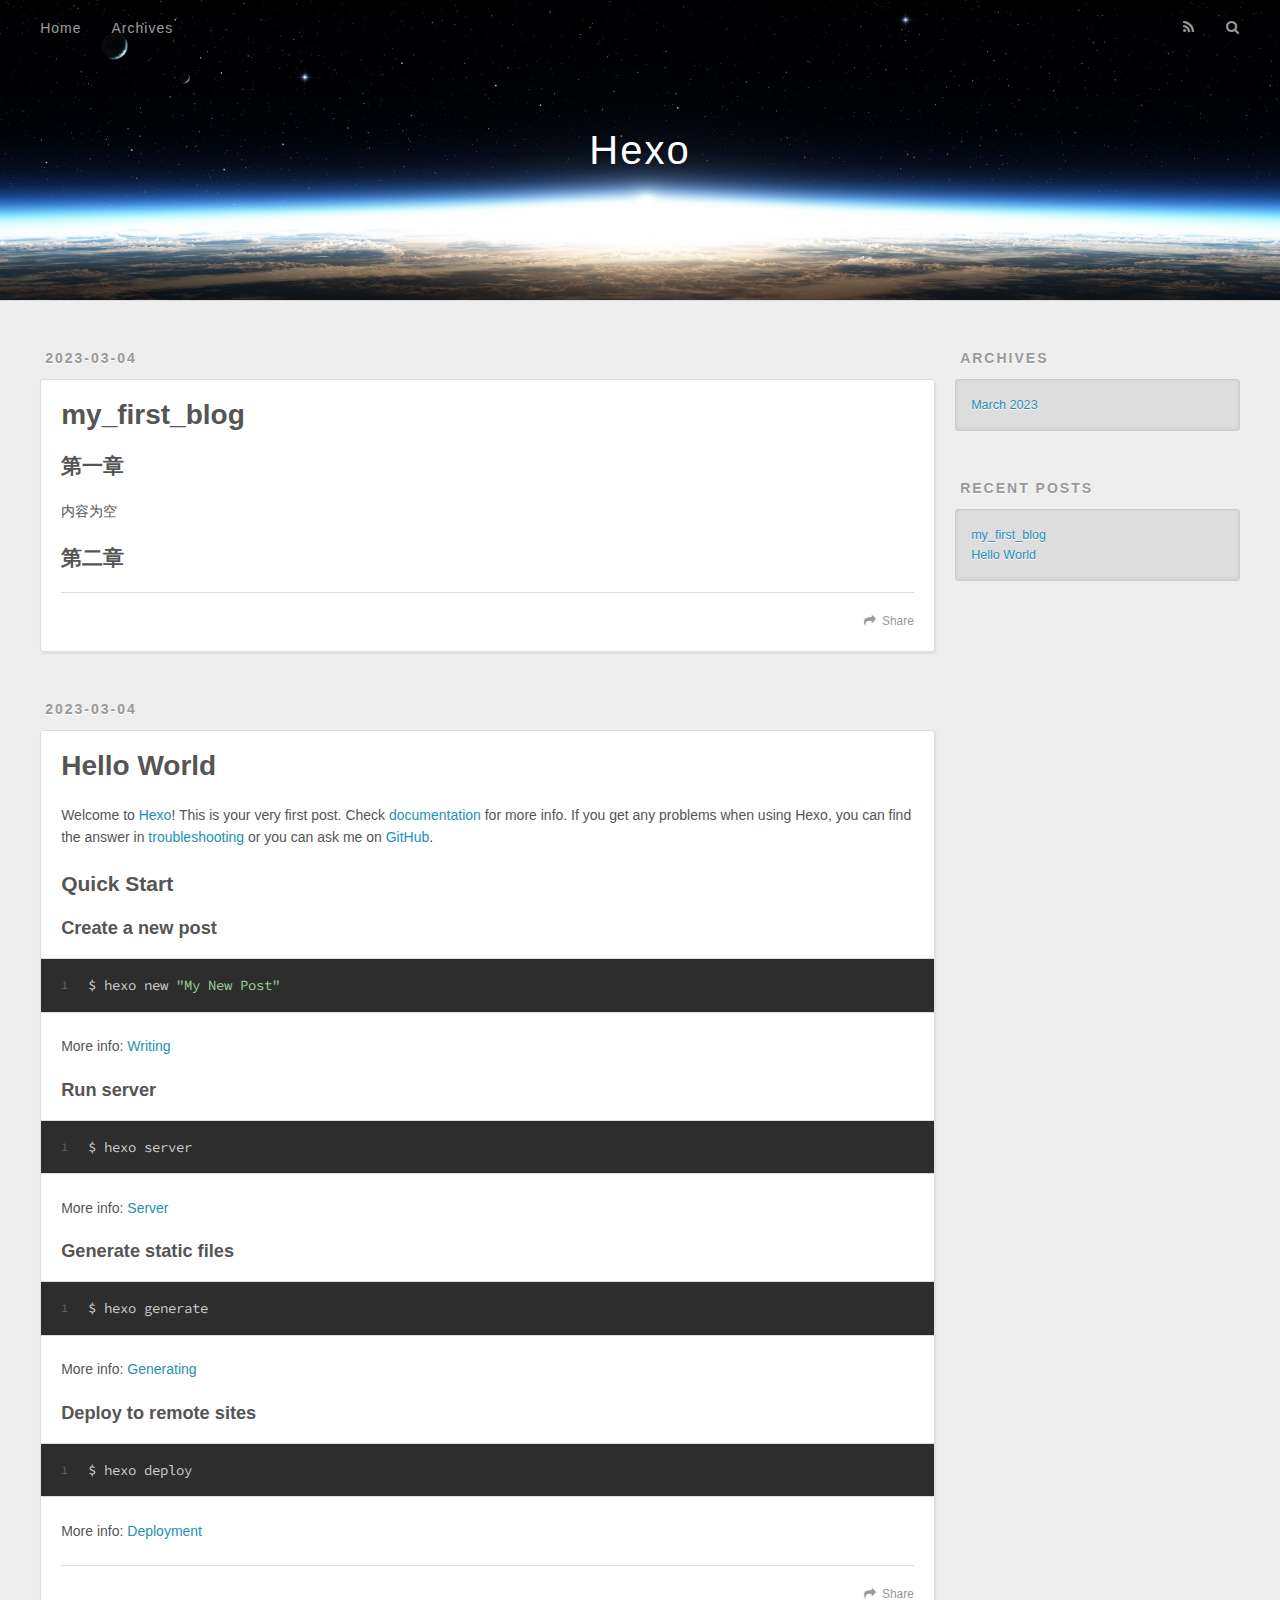
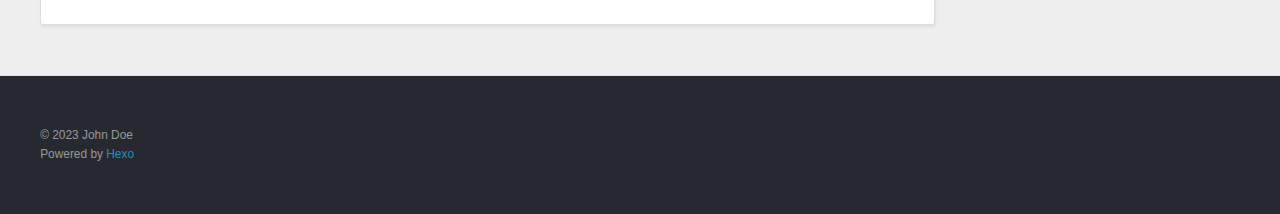
==== index.html @ d22d43ec "Site updated: 2023-03-04 16:39:15" ====
<!DOCTYPE html>
<html>
<head>
  <meta charset="utf-8">
  

  
  <title>Hexo</title>
  <meta name="viewport" content="width=device-width, initial-scale=1, maximum-scale=1">
  <meta property="og:type" content="website">
<meta property="og:title" content="Hexo">
<meta property="og:url" content="http://example.com/index.html">
<meta property="og:site_name" content="Hexo">
<meta property="og:locale" content="en_US">
<meta property="article:author" content="John Doe">
<meta name="twitter:card" content="summary">
  
    <link rel="alternate" href="/atom.xml" title="Hexo" type="application/atom+xml">
  
  
    <link rel="icon" href="/favicon.png">
  
  
    <link href="//fonts.googleapis.com/css?family=Source+Code+Pro" rel="stylesheet" type="text/css">
  
  
<link rel="stylesheet" href="/css/style.css">

<meta name="generator" content="Hexo 5.4.2"></head>

<body>
  <div id="container">
    <div id="wrap">
      <header id="header">
  <div id="banner"></div>
  <div id="header-outer" class="outer">
    <div id="header-title" class="inner">
      <h1 id="logo-wrap">
        <a href="/" id="logo">Hexo</a>
      </h1>
      
    </div>
    <div id="header-inner" class="inner">
      <nav id="main-nav">
        <a id="main-nav-toggle" class="nav-icon"></a>
        
          <a class="main-nav-link" href="/">Home</a>
        
          <a class="main-nav-link" href="/archives">Archives</a>
        
      </nav>
      <nav id="sub-nav">
        
          <a id="nav-rss-link" class="nav-icon" href="/atom.xml" title="RSS Feed"></a>
        
        <a id="nav-search-btn" class="nav-icon" title="Search"></a>
      </nav>
      <div id="search-form-wrap">
        <form action="//google.com/search" method="get" accept-charset="UTF-8" class="search-form"><input type="search" name="q" class="search-form-input" placeholder="Search"><button type="submit" class="search-form-submit">&#xF002;</button><input type="hidden" name="sitesearch" value="http://example.com"></form>
      </div>
    </div>
  </div>
</header>
      <div class="outer">
        <section id="main">
  
    <article id="post-my-first-blog" class="article article-type-post" itemscope itemprop="blogPost">
  <div class="article-meta">
    <a href="/2023/03/04/my-first-blog/" class="article-date">
  <time datetime="2023-03-04T08:22:44.000Z" itemprop="datePublished">2023-03-04</time>
</a>
    
  </div>
  <div class="article-inner">
    
    
      <header class="article-header">
        
  
    <h1 itemprop="name">
      <a class="article-title" href="/2023/03/04/my-first-blog/">my_first_blog</a>
    </h1>
  

      </header>
    
    <div class="article-entry" itemprop="articleBody">
      
        <h2 id="第一章"><a href="#第一章" class="headerlink" title="第一章"></a>第一章</h2><p>内容为空</p>
<h2 id="第二章"><a href="#第二章" class="headerlink" title="第二章"></a>第二章</h2>
      
    </div>
    <footer class="article-footer">
      <a data-url="http://example.com/2023/03/04/my-first-blog/" data-id="cletpdgll0000y4v1b2lmeudu" class="article-share-link">Share</a>
      
      
    </footer>
  </div>
  
</article>


  
    <article id="post-hello-world" class="article article-type-post" itemscope itemprop="blogPost">
  <div class="article-meta">
    <a href="/2023/03/04/hello-world/" class="article-date">
  <time datetime="2023-03-04T08:18:01.028Z" itemprop="datePublished">2023-03-04</time>
</a>
    
  </div>
  <div class="article-inner">
    
    
      <header class="article-header">
        
  
    <h1 itemprop="name">
      <a class="article-title" href="/2023/03/04/hello-world/">Hello World</a>
    </h1>
  

      </header>
    
    <div class="article-entry" itemprop="articleBody">
      
        <p>Welcome to <a target="_blank" rel="noopener" href="https://hexo.io/">Hexo</a>! This is your very first post. Check <a target="_blank" rel="noopener" href="https://hexo.io/docs/">documentation</a> for more info. If you get any problems when using Hexo, you can find the answer in <a target="_blank" rel="noopener" href="https://hexo.io/docs/troubleshooting.html">troubleshooting</a> or you can ask me on <a target="_blank" rel="noopener" href="https://github.com/hexojs/hexo/issues">GitHub</a>.</p>
<h2 id="Quick-Start"><a href="#Quick-Start" class="headerlink" title="Quick Start"></a>Quick Start</h2><h3 id="Create-a-new-post"><a href="#Create-a-new-post" class="headerlink" title="Create a new post"></a>Create a new post</h3><figure class="highlight bash"><table><tr><td class="gutter"><pre><span class="line">1</span><br></pre></td><td class="code"><pre><span class="line">$ hexo new <span class="string">&quot;My New Post&quot;</span></span><br></pre></td></tr></table></figure>

<p>More info: <a target="_blank" rel="noopener" href="https://hexo.io/docs/writing.html">Writing</a></p>
<h3 id="Run-server"><a href="#Run-server" class="headerlink" title="Run server"></a>Run server</h3><figure class="highlight bash"><table><tr><td class="gutter"><pre><span class="line">1</span><br></pre></td><td class="code"><pre><span class="line">$ hexo server</span><br></pre></td></tr></table></figure>

<p>More info: <a target="_blank" rel="noopener" href="https://hexo.io/docs/server.html">Server</a></p>
<h3 id="Generate-static-files"><a href="#Generate-static-files" class="headerlink" title="Generate static files"></a>Generate static files</h3><figure class="highlight bash"><table><tr><td class="gutter"><pre><span class="line">1</span><br></pre></td><td class="code"><pre><span class="line">$ hexo generate</span><br></pre></td></tr></table></figure>

<p>More info: <a target="_blank" rel="noopener" href="https://hexo.io/docs/generating.html">Generating</a></p>
<h3 id="Deploy-to-remote-sites"><a href="#Deploy-to-remote-sites" class="headerlink" title="Deploy to remote sites"></a>Deploy to remote sites</h3><figure class="highlight bash"><table><tr><td class="gutter"><pre><span class="line">1</span><br></pre></td><td class="code"><pre><span class="line">$ hexo deploy</span><br></pre></td></tr></table></figure>

<p>More info: <a target="_blank" rel="noopener" href="https://hexo.io/docs/one-command-deployment.html">Deployment</a></p>

      
    </div>
    <footer class="article-footer">
      <a data-url="http://example.com/2023/03/04/hello-world/" data-id="cletpdglo0001y4v12fedahtk" class="article-share-link">Share</a>
      
      
    </footer>
  </div>
  
</article>


  


</section>
        
          <aside id="sidebar">
  
    

  
    

  
    
  
    
  <div class="widget-wrap">
    <h3 class="widget-title">Archives</h3>
    <div class="widget">
      <ul class="archive-list"><li class="archive-list-item"><a class="archive-list-link" href="/archives/2023/03/">March 2023</a></li></ul>
    </div>
  </div>


  
    
  <div class="widget-wrap">
    <h3 class="widget-title">Recent Posts</h3>
    <div class="widget">
      <ul>
        
          <li>
            <a href="/2023/03/04/my-first-blog/">my_first_blog</a>
          </li>
        
          <li>
            <a href="/2023/03/04/hello-world/">Hello World</a>
          </li>
        
      </ul>
    </div>
  </div>

  
</aside>
        
      </div>
      <footer id="footer">
  
  <div class="outer">
    <div id="footer-info" class="inner">
      &copy; 2023 John Doe<br>
      Powered by <a href="http://hexo.io/" target="_blank">Hexo</a>
    </div>
  </div>
</footer>
    </div>
    <nav id="mobile-nav">
  
    <a href="/" class="mobile-nav-link">Home</a>
  
    <a href="/archives" class="mobile-nav-link">Archives</a>
  
</nav>
    

<script src="//ajax.googleapis.com/ajax/libs/jquery/2.0.3/jquery.min.js"></script>


  
<link rel="stylesheet" href="/fancybox/jquery.fancybox.css">

  
<script src="/fancybox/jquery.fancybox.pack.js"></script>




<script src="/js/script.js"></script>




  </div>
</body>
</html>
---- css/style.css ----
body {
  width: 100%;
}
body:before,
body:after {
  content: "";
  display: table;
}
body:after {
  clear: both;
}
html,
body,
div,
span,
applet,
object,
iframe,
h1,
h2,
h3,
h4,
h5,
h6,
p,
blockquote,
pre,
a,
abbr,
acronym,
address,
big,
cite,
code,
del,
dfn,
em,
img,
ins,
kbd,
q,
s,
samp,
small,
strike,
strong,
sub,
sup,
tt,
var,
dl,
dt,
dd,
ol,
ul,
li,
fieldset,
form,
label,
legend,
table,
caption,
tbody,
tfoot,
thead,
tr,
th,
td {
  margin: 0;
  padding: 0;
  border: 0;
  outline: 0;
  font-weight: inherit;
  font-style: inherit;
  font-family: inherit;
  font-size: 100%;
  vertical-align: baseline;
}
body {
  line-height: 1;
  color: #000;
  background: #fff;
}
ol,
ul {
  list-style: none;
}
table {
  border-collapse: separate;
  border-spacing: 0;
  vertical-align: middle;
}
caption,
th,
td {
  text-align: left;
  font-weight: normal;
  vertical-align: middle;
}
a img {
  border: none;
}
input,
button {
  margin: 0;
  padding: 0;
}
input::-moz-focus-inner,
button::-moz-focus-inner {
  border: 0;
  padding: 0;
}
@font-face {
  font-family: FontAwesome;
  font-style: normal;
  font-weight: normal;
  src: url("fonts/fontawesome-webfont.eot?v=#4.0.3");
  src: url("fonts/fontawesome-webfont.eot?#iefix&v=#4.0.3") format("embedded-opentype"), url("fonts/fontawesome-webfont.woff?v=#4.0.3") format("woff"), url("fonts/fontawesome-webfont.ttf?v=#4.0.3") format("truetype"), url("fonts/fontawesome-webfont.svg#fontawesomeregular?v=#4.0.3") format("svg");
}
html,
body,
#container {
  height: 100%;
}
body {
  background: #eee;
  font: 14px -apple-system, BlinkMacSystemFont, "Segoe UI", "Roboto", "Oxygen", "Ubuntu", "Cantarell", "Fira Sans", "Droid Sans", "Helvetica Neue", sans-serif;
  -webkit-text-size-adjust: 100%;
}
.outer {
  max-width: 1220px;
  margin: 0 auto;
  padding: 0 20px;
}
.outer:before,
.outer:after {
  content: "";
  display: table;
}
.outer:after {
  clear: both;
}
.inner {
  display: inline;
  float: left;
  width: 98.33333333333333%;
  margin: 0 0.833333333333333%;
}
.left,
.alignleft {
  float: left;
}
.right,
.alignright {
  float: right;
}
.clear {
  clear: both;
}
#container {
  position: relative;
}
.mobile-nav-on {
  overflow: hidden;
}
#wrap {
  height: 100%;
  width: 100%;
  position: absolute;
  top: 0;
  left: 0;
  -webkit-transition: 0.2s ease-out;
  -moz-transition: 0.2s ease-out;
  -ms-transition: 0.2s ease-out;
  transition: 0.2s ease-out;
  z-index: 1;
  background: #eee;
}
.mobile-nav-on #wrap {
  left: 280px;
}
@media screen and (min-width: 768px) {
  #main {
    display: inline;
    float: left;
    width: 73.33333333333333%;
    margin: 0 0.833333333333333%;
  }
}
.article-date,
.article-category-link,
.archive-year,
.widget-title {
  text-decoration: none;
  text-transform: uppercase;
  letter-spacing: 2px;
  color: #999;
  margin-bottom: 1em;
  margin-left: 5px;
  line-height: 1em;
  text-shadow: 0 1px #fff;
  font-weight: bold;
}
.article-inner,
.archive-article-inner {
  background: #fff;
  -webkit-box-shadow: 1px 2px 3px #ddd;
  box-shadow: 1px 2px 3px #ddd;
  border: 1px solid #ddd;
  border-radius: 3px;
}
.article-entry h1,
.widget h1 {
  font-size: 2em;
}
.article-entry h2,
.widget h2 {
  font-size: 1.5em;
}
.article-entry h3,
.widget h3 {
  font-size: 1.3em;
}
.article-entry h4,
.widget h4 {
  font-size: 1.2em;
}
.article-entry h5,
.widget h5 {
  font-size: 1em;
}
.article-entry h6,
.widget h6 {
  font-size: 1em;
  color: #999;
}
.article-entry hr,
.widget hr {
  border: 1px dashed #ddd;
}
.article-entry strong,
.widget strong {
  font-weight: bold;
}
.article-entry em,
.widget em,
.article-entry cite,
.widget cite {
  font-style: italic;
}
.article-entry sup,
.widget sup,
.article-entry sub,
.widget sub {
  font-size: 0.75em;
  line-height: 0;
  position: relative;
  vertical-align: baseline;
}
.article-entry sup,
.widget sup {
  top: -0.5em;
}
.article-entry sub,
.widget sub {
  bottom: -0.2em;
}
.article-entry small,
.widget small {
  font-size: 0.85em;
}
.article-entry acronym,
.widget acronym,
.article-entry abbr,
.widget abbr {
  border-bottom: 1px dotted;
}
.article-entry ul,
.widget ul,
.article-entry ol,
.widget ol,
.article-entry dl,
.widget dl {
  margin: 0 20px;
  line-height: 1.6em;
}
.article-entry ul ul,
.widget ul ul,
.article-entry ol ul,
.widget ol ul,
.article-entry ul ol,
.widget ul ol,
.article-entry ol ol,
.widget ol ol {
  margin-top: 0;
  margin-bottom: 0;
}
.article-entry ul,
.widget ul {
  list-style: disc;
}
.article-entry ol,
.widget ol {
  list-style: decimal;
}
.article-entry dt,
.widget dt {
  font-weight: bold;
}
#header {
  height: 300px;
  position: relative;
  border-bottom: 1px solid #ddd;
}
#header:before,
#header:after {
  content: "";
  position: absolute;
  left: 0;
  right: 0;
  height: 40px;
}
#header:before {
  top: 0;
  background: -webkit-linear-gradient(rgba(0,0,0,0.2), transparent);
  background: -moz-linear-gradient(rgba(0,0,0,0.2), transparent);
  background: -ms-linear-gradient(rgba(0,0,0,0.2), transparent);
  background: linear-gradient(rgba(0,0,0,0.2), transparent);
}
#header:after {
  bottom: 0;
  background: -webkit-linear-gradient(transparent, rgba(0,0,0,0.2));
  background: -moz-linear-gradient(transparent, rgba(0,0,0,0.2));
  background: -ms-linear-gradient(transparent, rgba(0,0,0,0.2));
  background: linear-gradient(transparent, rgba(0,0,0,0.2));
}
#header-outer {
  height: 100%;
  position: relative;
}
#header-inner {
  position: relative;
  overflow: hidden;
}
#banner {
  position: absolute;
  top: 0;
  left: 0;
  width: 100%;
  height: 100%;
  background: url("images/banner.jpg") center #000;
  background-size: cover;
  z-index: -1;
}
#header-title {
  text-align: center;
  height: 40px;
  position: absolute;
  top: 50%;
  left: 0;
  margin-top: -20px;
}
#logo,
#subtitle {
  text-decoration: none;
  color: #fff;
  font-weight: 300;
  text-shadow: 0 1px 4px rgba(0,0,0,0.3);
}
#logo {
  font-size: 40px;
  line-height: 40px;
  letter-spacing: 2px;
}
#subtitle {
  font-size: 16px;
  line-height: 16px;
  letter-spacing: 1px;
}
#subtitle-wrap {
  margin-top: 16px;
}
#main-nav {
  float: left;
  margin-left: -15px;
}
.nav-icon,
.main-nav-link {
  float: left;
  color: #fff;
  opacity: 0.6;
  text-decoration: none;
  text-shadow: 0 1px rgba(0,0,0,0.2);
  -webkit-transition: opacity 0.2s;
  -moz-transition: opacity 0.2s;
  -ms-transition: opacity 0.2s;
  transition: opacity 0.2s;
  display: block;
  padding: 20px 15px;
}
.nav-icon:hover,
.main-nav-link:hover {
  opacity: 1;
}
.nav-icon {
  font-family: FontAwesome;
  text-align: center;
  font-size: 14px;
  width: 14px;
  height: 14px;
  padding: 20px 15px;
  position: relative;
  cursor: pointer;
}
.main-nav-link {
  font-weight: 300;
  letter-spacing: 1px;
}
@media screen and (max-width: 479px) {
  .main-nav-link {
    display: none;
  }
}
#main-nav-toggle {
  display: none;
}
#main-nav-toggle:before {
  content: "\f0c9";
}
@media screen and (max-width: 479px) {
  #main-nav-toggle {
    display: block;
  }
}
#sub-nav {
  float: right;
  margin-right: -15px;
}
#nav-rss-link:before {
  content: "\f09e";
}
#nav-search-btn:before {
  content: "\f002";
}
#search-form-wrap {
  position: absolute;
  top: 15px;
  width: 150px;
  height: 30px;
  right: -150px;
  opacity: 0;
  -webkit-transition: 0.2s ease-out;
  -moz-transition: 0.2s ease-out;
  -ms-transition: 0.2s ease-out;
  transition: 0.2s ease-out;
}
#search-form-wrap.on {
  opacity: 1;
  right: 0;
}
@media screen and (max-width: 479px) {
  #search-form-wrap {
    width: 100%;
    right: -100%;
  }
}
.search-form {
  position: absolute;
  top: 0;
  left: 0;
  right: 0;
  background: #fff;
  padding: 5px 15px;
  border-radius: 15px;
  -webkit-box-shadow: 0 0 10px rgba(0,0,0,0.3);
  box-shadow: 0 0 10px rgba(0,0,0,0.3);
}
.search-form-input {
  border: none;
  background: none;
  color: #555;
  width: 100%;
  font: 13px -apple-system, BlinkMacSystemFont, "Segoe UI", "Roboto", "Oxygen", "Ubuntu", "Cantarell", "Fira Sans", "Droid Sans", "Helvetica Neue", sans-serif;
  outline: none;
}
.search-form-input::-webkit-search-results-decoration,
.search-form-input::-webkit-search-cancel-button {
  -webkit-appearance: none;
}
.search-form-submit {
  position: absolute;
  top: 50%;
  right: 10px;
  margin-top: -7px;
  font: 13px FontAwesome;
  border: none;
  background: none;
  color: #bbb;
  cursor: pointer;
}
.search-form-submit:hover,
.search-form-submit:focus {
  color: #777;
}
.article {
  margin: 50px 0;
}
.article-inner {
  overflow: hidden;
}
.article-meta:before,
.article-meta:after {
  content: "";
  display: table;
}
.article-meta:after {
  clear: both;
}
.article-date {
  float: left;
}
.article-category {
  float: left;
  line-height: 1em;
  color: #ccc;
  text-shadow: 0 1px #fff;
  margin-left: 8px;
}
.article-category:before {
  content: "\2022";
}
.article-category-link {
  margin: 0 12px 1em;
}
.article-header {
  padding: 20px 20px 0;
}
.article-title {
  text-decoration: none;
  font-size: 2em;
  font-weight: bold;
  color: #555;
  line-height: 1.1em;
  -webkit-transition: color 0.2s;
  -moz-transition: color 0.2s;
  -ms-transition: color 0.2s;
  transition: color 0.2s;
}
a.article-title:hover {
  color: #258fb8;
}
.article-entry {
  color: #555;
  padding: 0 20px;
}
.article-entry:before,
.article-entry:after {
  content: "";
  display: table;
}
.article-entry:after {
  clear: both;
}
.article-entry p,
.article-entry table {
  line-height: 1.6em;
  margin: 1.6em 0;
}
.article-entry h1,
.article-entry h2,
.article-entry h3,
.article-entry h4,
.article-entry h5,
.article-entry h6 {
  font-weight: bold;
}
.article-entry h1,
.article-entry h2,
.article-entry h3,
.article-entry h4,
.article-entry h5,
.article-entry h6 {
  line-height: 1.1em;
  margin: 1.1em 0;
}
.article-entry a {
  color: #258fb8;
  text-decoration: none;
}
.article-entry a:hover {
  text-decoration: underline;
}
.article-entry ul,
.article-entry ol,
.article-entry dl {
  margin-top: 1.6em;
  margin-bottom: 1.6em;
}
.article-entry img,
.article-entry video {
  max-width: 100%;
  height: auto;
  display: block;
  margin: auto;
}
.article-entry iframe {
  border: none;
}
.article-entry table {
  width: 100%;
  border-collapse: collapse;
  border-spacing: 0;
}
.article-entry th {
  font-weight: bold;
  border-bottom: 3px solid #ddd;
  padding-bottom: 0.5em;
}
.article-entry td {
  border-bottom: 1px solid #ddd;
  padding: 10px 0;
}
.article-entry blockquote {
  font-family: Georgia, "Times New Roman", serif;
  font-size: 1.4em;
  margin: 1.6em 20px;
  text-align: center;
}
.article-entry blockquote footer {
  font-size: 14px;
  margin: 1.6em 0;
  font-family: -apple-system, BlinkMacSystemFont, "Segoe UI", "Roboto", "Oxygen", "Ubuntu", "Cantarell", "Fira Sans", "Droid Sans", "Helvetica Neue", sans-serif;
}
.article-entry blockquote footer cite:before {
  content: "—";
  padding: 0 0.5em;
}
.article-entry .pullquote {
  text-align: left;
  width: 45%;
  margin: 0;
}
.article-entry .pullquote.left {
  margin-left: 0.5em;
  margin-right: 1em;
}
.article-entry .pullquote.right {
  margin-right: 0.5em;
  margin-left: 1em;
}
.article-entry .caption {
  color: #999;
  display: block;
  font-size: 0.9em;
  margin-top: 0.5em;
  position: relative;
  text-align: center;
}
.article-entry .video-container {
  position: relative;
  padding-top: 56.25%;
  height: 0;
  overflow: hidden;
}
.article-entry .video-container iframe,
.article-entry .video-container object,
.article-entry .video-container embed {
  position: absolute;
  top: 0;
  left: 0;
  width: 100%;
  height: 100%;
  margin-top: 0;
}
.article-more-link a {
  display: inline-block;
  line-height: 1em;
  padding: 6px 15px;
  border-radius: 15px;
  background: #eee;
  color: #999;
  text-shadow: 0 1px #fff;
  text-decoration: none;
}
.article-more-link a:hover {
  background: #258fb8;
  color: #fff;
  text-decoration: none;
  text-shadow: 0 1px #1e7293;
}
.article-footer {
  font-size: 0.85em;
  line-height: 1.6em;
  border-top: 1px solid #ddd;
  padding-top: 1.6em;
  margin: 0 20px 20px;
}
.article-footer:before,
.article-footer:after {
  content: "";
  display: table;
}
.article-footer:after {
  clear: both;
}
.article-footer a {
  color: #999;
  text-decoration: none;
}
.article-footer a:hover {
  color: #555;
}
.article-tag-list-item {
  float: left;
  margin-right: 10px;
}
.article-tag-list-link:before {
  content: "#";
}
.article-comment-link {
  float: right;
}
.article-comment-link:before {
  content: "\f075";
  font-family: FontAwesome;
  padding-right: 8px;
}
.article-share-link {
  cursor: pointer;
  float: right;
  margin-left: 20px;
}
.article-share-link:before {
  content: "\f064";
  font-family: FontAwesome;
  padding-right: 6px;
}
#article-nav {
  position: relative;
}
#article-nav:before,
#article-nav:after {
  content: "";
  display: table;
}
#article-nav:after {
  clear: both;
}
@media screen and (min-width: 768px) {
  #article-nav {
    margin: 50px 0;
  }
  #article-nav:before {
    width: 8px;
    height: 8px;
    position: absolute;
    top: 50%;
    left: 50%;
    margin-top: -4px;
    margin-left: -4px;
    content: "";
    border-radius: 50%;
    background: #ddd;
    -webkit-box-shadow: 0 1px 2px #fff;
    box-shadow: 0 1px 2px #fff;
  }
}
.article-nav-link-wrap {
  text-decoration: none;
  text-shadow: 0 1px #fff;
  color: #999;
  -webkit-box-sizing: border-box;
  -moz-box-sizing: border-box;
  box-sizing: border-box;
  margin-top: 50px;
  text-align: center;
  display: block;
}
.article-nav-link-wrap:hover {
  color: #555;
}
@media screen and (min-width: 768px) {
  .article-nav-link-wrap {
    width: 50%;
    margin-top: 0;
  }
}
@media screen and (min-width: 768px) {
  #article-nav-newer {
    float: left;
    text-align: right;
    padding-right: 20px;
  }
}
@media screen and (min-width: 768px) {
  #article-nav-older {
    float: right;
    text-align: left;
    padding-left: 20px;
  }
}
.article-nav-caption {
  text-transform: uppercase;
  letter-spacing: 2px;
  color: #ddd;
  line-height: 1em;
  font-weight: bold;
}
#article-nav-newer .article-nav-caption {
  margin-right: -2px;
}
.article-nav-title {
  font-size: 0.85em;
  line-height: 1.6em;
  margin-top: 0.5em;
}
.article-share-box {
  position: absolute;
  display: none;
  background: #fff;
  -webkit-box-shadow: 1px 2px 10px rgba(0,0,0,0.2);
  box-shadow: 1px 2px 10px rgba(0,0,0,0.2);
  border-radius: 3px;
  margin-left: -145px;
  overflow: hidden;
  z-index: 1;
}
.article-share-box.on {
  display: block;
}
.article-share-input {
  width: 100%;
  background: none;
  -webkit-box-sizing: border-box;
  -moz-box-sizing: border-box;
  box-sizing: border-box;
  font: 14px -apple-system, BlinkMacSystemFont, "Segoe UI", "Roboto", "Oxygen", "Ubuntu", "Cantarell", "Fira Sans", "Droid Sans", "Helvetica Neue", sans-serif;
  padding: 0 15px;
  color: #555;
  outline: none;
  border: 1px solid #ddd;
  border-radius: 3px 3px 0 0;
  height: 36px;
  line-height: 36px;
}
.article-share-links {
  background: #eee;
}
.article-share-links:before,
.article-share-links:after {
  content: "";
  display: table;
}
.article-share-links:after {
  clear: both;
}
.article-share-twitter,
.article-share-facebook,
.article-share-pinterest,
.article-share-google {
  width: 50px;
  height: 36px;
  display: block;
  float: left;
  position: relative;
  color: #999;
  text-shadow: 0 1px #fff;
}
.article-share-twitter:before,
.article-share-facebook:before,
.article-share-pinterest:before,
.article-share-google:before {
  font-size: 20px;
  font-family: FontAwesome;
  width: 20px;
  height: 20px;
  position: absolute;
  top: 50%;
  left: 50%;
  margin-top: -10px;
  margin-left: -10px;
  text-align: center;
}
.article-share-twitter:hover,
.article-share-facebook:hover,
.article-share-pinterest:hover,
.article-share-google:hover {
  color: #fff;
}
.article-share-twitter:before {
  content: "\f099";
}
.article-share-twitter:hover {
  background: #00aced;
  text-shadow: 0 1px #008abe;
}
.article-share-facebook:before {
  content: "\f09a";
}
.article-share-facebook:hover {
  background: #3b5998;
  text-shadow: 0 1px #2f477a;
}
.article-share-pinterest:before {
  content: "\f0d2";
}
.article-share-pinterest:hover {
  background: #cb2027;
  text-shadow: 0 1px #a21a1f;
}
.article-share-google:before {
  content: "\f0d5";
}
.article-share-google:hover {
  background: #dd4b39;
  text-shadow: 0 1px #be3221;
}
.article-gallery {
  background: #000;
  position: relative;
}
.article-gallery-photos {
  position: relative;
  overflow: hidden;
}
.article-gallery-img {
  display: none;
  max-width: 100%;
}
.article-gallery-img:first-child {
  display: block;
}
.article-gallery-img.loaded {
  position: absolute;
  display: block;
}
.article-gallery-img img {
  display: block;
  max-width: 100%;
  margin: 0 auto;
}
#comments {
  background: #fff;
  -webkit-box-shadow: 1px 2px 3px #ddd;
  box-shadow: 1px 2px 3px #ddd;
  padding: 20px;
  border: 1px solid #ddd;
  border-radius: 3px;
  margin: 50px 0;
}
#comments a {
  color: #258fb8;
}
.archives-wrap {
  margin: 50px 0;
}
.archives:before,
.archives:after {
  content: "";
  display: table;
}
.archives:after {
  clear: both;
}
.archive-year-wrap {
  margin-bottom: 1em;
}
.archives {
  -webkit-column-gap: 10px;
  -moz-column-gap: 10px;
  column-gap: 10px;
}
@media screen and (min-width: 480px) and (max-width: 767px) {
  .archives {
    -webkit-column-count: 2;
    -moz-column-count: 2;
    column-count: 2;
  }
}
@media screen and (min-width: 768px) {
  .archives {
    -webkit-column-count: 3;
    -moz-column-count: 3;
    column-count: 3;
  }
}
.archive-article {
  -webkit-column-break-inside: avoid;
  page-break-inside: avoid;
  overflow: hidden;
  break-inside: avoid-column;
}
.archive-article-inner {
  padding: 10px;
  margin-bottom: 15px;
}
.archive-article-title {
  text-decoration: none;
  font-weight: bold;
  color: #555;
  -webkit-transition: color 0.2s;
  -moz-transition: color 0.2s;
  -ms-transition: color 0.2s;
  transition: color 0.2s;
  line-height: 1.6em;
}
.archive-article-title:hover {
  color: #258fb8;
}
.archive-article-footer {
  margin-top: 1em;
}
.archive-article-date {
  color: #999;
  text-decoration: none;
  font-size: 0.85em;
  line-height: 1em;
  margin-bottom: 0.5em;
  display: block;
}
#page-nav {
  margin: 50px auto;
  background: #fff;
  -webkit-box-shadow: 1px 2px 3px #ddd;
  box-shadow: 1px 2px 3px #ddd;
  border: 1px solid #ddd;
  border-radius: 3px;
  text-align: center;
  color: #999;
  overflow: hidden;
}
#page-nav:before,
#page-nav:after {
  content: "";
  display: table;
}
#page-nav:after {
  clear: both;
}
#page-nav a,
#page-nav span {
  padding: 10px 20px;
  line-height: 1;
  height: 2ex;
}
#page-nav a {
  color: #999;
  text-decoration: none;
}
#page-nav a:hover {
  background: #999;
  color: #fff;
}
#page-nav .prev {
  float: left;
}
#page-nav .next {
  float: right;
}
#page-nav .page-number {
  display: inline-block;
}
@media screen and (max-width: 479px) {
  #page-nav .page-number {
    display: none;
  }
}
#page-nav .current {
  color: #555;
  font-weight: bold;
}
#page-nav .space {
  color: #ddd;
}
#footer {
  background: #262a30;
  padding: 50px 0;
  border-top: 1px solid #ddd;
  color: #999;
}
#footer a {
  color: #258fb8;
  text-decoration: none;
}
#footer a:hover {
  text-decoration: underline;
}
#footer-info {
  line-height: 1.6em;
  font-size: 0.85em;
}
.article-entry pre,
.article-entry .highlight {
  background: #2d2d2d;
  margin: 0 -20px;
  padding: 15px 20px;
  border-style: solid;
  border-color: #ddd;
  border-width: 1px 0;
  overflow: auto;
  color: #ccc;
  line-height: 22.400000000000002px;
}
.article-entry .highlight .gutter pre,
.article-entry .gist .gist-file .gist-data .line-numbers {
  color: #666;
  font-size: 0.85em;
}
.article-entry pre,
.article-entry code {
  font-family: "Source Code Pro", Consolas, Monaco, Menlo, Consolas, monospace;
}
.article-entry code {
  background: #eee;
  text-shadow: 0 1px #fff;
  padding: 0 0.3em;
}
.article-entry pre code {
  background: none;
  text-shadow: none;
  padding: 0;
}
.article-entry .highlight pre {
  border: none;
  margin: 0;
  padding: 0;
}
.article-entry .highlight table {
  margin: 0;
  width: auto;
}
.article-entry .highlight td {
  border: none;
  padding: 0;
}
.article-entry .highlight figcaption {
  font-size: 0.85em;
  color: #999;
  line-height: 1em;
  margin-bottom: 1em;
}
.article-entry .highlight figcaption:before,
.article-entry .highlight figcaption:after {
  content: "";
  display: table;
}
.article-entry .highlight figcaption:after {
  clear: both;
}
.article-entry .highlight figcaption a {
  float: right;
}
.article-entry .highlight .gutter pre {
  text-align: right;
  padding-right: 20px;
}
.article-entry .highlight .line {
  height: 22.400000000000002px;
}
.article-entry .highlight .line.marked {
  background: #515151;
}
.article-entry .gist {
  margin: 0 -20px;
  border-style: solid;
  border-color: #ddd;
  border-width: 1px 0;
  background: #2d2d2d;
  padding: 15px 20px 15px 0;
}
.article-entry .gist .gist-file {
  border: none;
  font-family: "Source Code Pro", Consolas, Monaco, Menlo, Consolas, monospace;
  margin: 0;
}
.article-entry .gist .gist-file .gist-data {
  background: none;
  border: none;
}
.article-entry .gist .gist-file .gist-data .line-numbers {
  background: none;
  border: none;
  padding: 0 20px 0 0;
}
.article-entry .gist .gist-file .gist-data .line-data {
  padding: 0 !important;
}
.article-entry .gist .gist-file .highlight {
  margin: 0;
  padding: 0;
  border: none;
}
.article-entry .gist .gist-file .gist-meta {
  background: #2d2d2d;
  color: #999;
  font: 0.85em -apple-system, BlinkMacSystemFont, "Segoe UI", "Roboto", "Oxygen", "Ubuntu", "Cantarell", "Fira Sans", "Droid Sans", "Helvetica Neue", sans-serif;
  text-shadow: 0 0;
  padding: 0;
  margin-top: 1em;
  margin-left: 20px;
}
.article-entry .gist .gist-file .gist-meta a {
  color: #258fb8;
  font-weight: normal;
}
.article-entry .gist .gist-file .gist-meta a:hover {
  text-decoration: underline;
}
pre .comment,
pre .title {
  color: #999;
}
pre .variable,
pre .attribute,
pre .tag,
pre .regexp,
pre .ruby .constant,
pre .xml .tag .title,
pre .xml .pi,
pre .xml .doctype,
pre .html .doctype,
pre .css .id,
pre .css .class,
pre .css .pseudo {
  color: #f2777a;
}
pre .number,
pre .preprocessor,
pre .built_in,
pre .literal,
pre .params,
pre .constant {
  color: #f99157;
}
pre .class,
pre .ruby .class .title,
pre .css .rules .attribute {
  color: #9c9;
}
pre .string,
pre .value,
pre .inheritance,
pre .header,
pre .ruby .symbol,
pre .xml .cdata {
  color: #9c9;
}
pre .css .hexcolor {
  color: #6cc;
}
pre .function,
pre .python .decorator,
pre .python .title,
pre .ruby .function .title,
pre .ruby .title .keyword,
pre .perl .sub,
pre .javascript .title,
pre .coffeescript .title {
  color: #69c;
}
pre .keyword,
pre .javascript .function {
  color: #c9c;
}
@media screen and (max-width: 479px) {
  #mobile-nav {
    position: absolute;
    top: 0;
    left: 0;
    width: 280px;
    height: 100%;
    background: #191919;
    border-right: 1px solid #fff;
  }
}
@media screen and (max-width: 479px) {
  .mobile-nav-link {
    display: block;
    color: #999;
    text-decoration: none;
    padding: 15px 20px;
    font-weight: bold;
  }
  .mobile-nav-link:hover {
    color: #fff;
  }
}
@media screen and (min-width: 768px) {
  #sidebar {
    display: inline;
    float: left;
    width: 23.333333333333332%;
    margin: 0 0.833333333333333%;
  }
}
.widget-wrap {
  margin: 50px 0;
}
.widget {
  color: #777;
  text-shadow: 0 1px #fff;
  background: #ddd;
  -webkit-box-shadow: 0 -1px 4px #ccc inset;
  box-shadow: 0 -1px 4px #ccc inset;
  border: 1px solid #ccc;
  padding: 15px;
  border-radius: 3px;
}
.widget a {
  color: #258fb8;
  text-decoration: none;
}
.widget a:hover {
  text-decoration: underline;
}
.widget ul ul,
.widget ol ul,
.widget dl ul,
.widget ul ol,
.widget ol ol,
.widget dl ol,
.widget ul dl,
.widget ol dl,
.widget dl dl {
  margin-left: 15px;
  list-style: disc;
}
.widget {
  line-height: 1.6em;
  word-wrap: break-word;
  font-size: 0.9em;
}
.widget ul,
.widget ol {
  list-style: none;
  margin: 0;
}
.widget ul ul,
.widget ol ul,
.widget ul ol,
.widget ol ol {
  margin: 0 20px;
}
.widget ul ul,
.widget ol ul {
  list-style: disc;
}
.widget ul ol,
.widget ol ol {
  list-style: decimal;
}
.category-list-count,
.tag-list-count,
.archive-list-count {
  padding-left: 5px;
  color: #999;
  font-size: 0.85em;
}
.category-list-count:before,
.tag-list-count:before,
.archive-list-count:before {
  content: "(";
}
.category-list-count:after,
.tag-list-count:after,
.archive-list-count:after {
  content: ")";
}
.tagcloud a {
  margin-right: 5px;
  display: inline-block;
}
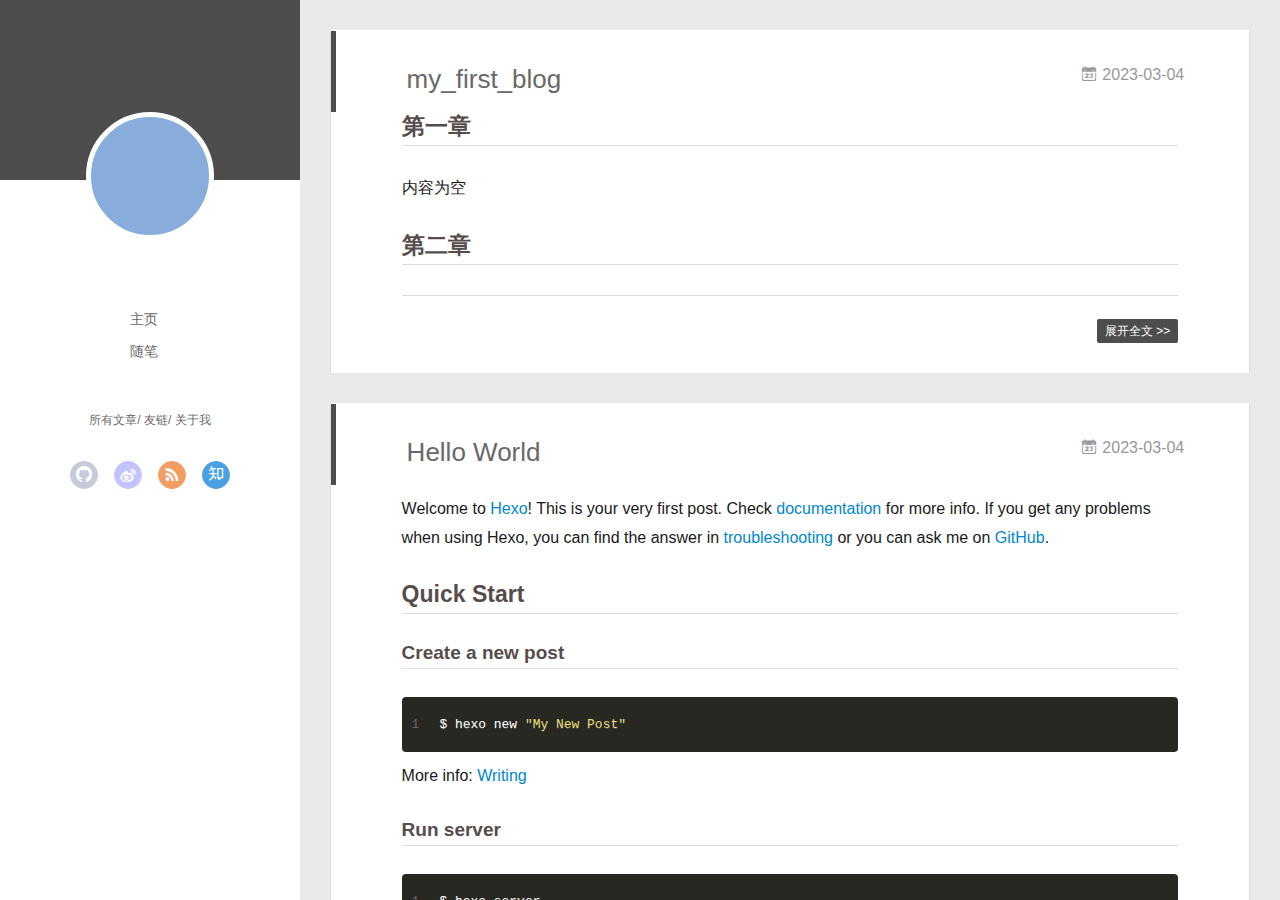
==== commit eb8f1640: "Site updated: 2023-03-04 17:44:15" ====
--- a/index.html
+++ b/index.html
@@ -3,8 +3,9 @@
 <head>
   <meta charset="utf-8">
   
-
-  
+  <meta name="renderer" content="webkit">
+  <meta http-equiv="X-UA-Compatible" content="IE=edge" >
+  <link rel="dns-prefetch" href="http://example.com">
   <title>Hexo</title>
   <meta name="viewport" content="width=device-width, initial-scale=1, maximum-scale=1">
   <meta property="og:type" content="website">
@@ -15,64 +16,144 @@
 <meta property="article:author" content="John Doe">
 <meta name="twitter:card" content="summary">
   
-    <link rel="alternate" href="/atom.xml" title="Hexo" type="application/atom+xml">
+    <link rel="alternative" href="/atom.xml" title="Hexo" type="application/atom+xml">
   
   
     <link rel="icon" href="/favicon.png">
   
-  
-    <link href="//fonts.googleapis.com/css?family=Source+Code+Pro" rel="stylesheet" type="text/css">
-  
-  
-<link rel="stylesheet" href="/css/style.css">
+  <link rel="stylesheet" type="text/css" href="/./main.0cf68a.css">
+  <style type="text/css">
+  
+    #container.show {
+      background: linear-gradient(200deg,#a0cfe4,#e8c37e);
+    }
+  </style>
+  
+
+  
 
 <meta name="generator" content="Hexo 5.4.2"></head>
 
 <body>
-  <div id="container">
-    <div id="wrap">
-      <header id="header">
-  <div id="banner"></div>
-  <div id="header-outer" class="outer">
-    <div id="header-title" class="inner">
-      <h1 id="logo-wrap">
-        <a href="/" id="logo">Hexo</a>
-      </h1>
-      
-    </div>
-    <div id="header-inner" class="inner">
-      <nav id="main-nav">
-        <a id="main-nav-toggle" class="nav-icon"></a>
-        
-          <a class="main-nav-link" href="/">Home</a>
-        
-          <a class="main-nav-link" href="/archives">Archives</a>
-        
-      </nav>
-      <nav id="sub-nav">
-        
-          <a id="nav-rss-link" class="nav-icon" href="/atom.xml" title="RSS Feed"></a>
-        
-        <a id="nav-search-btn" class="nav-icon" title="Search"></a>
-      </nav>
-      <div id="search-form-wrap">
-        <form action="//google.com/search" method="get" accept-charset="UTF-8" class="search-form"><input type="search" name="q" class="search-form-input" placeholder="Search"><button type="submit" class="search-form-submit">&#xF002;</button><input type="hidden" name="sitesearch" value="http://example.com"></form>
-      </div>
-    </div>
-  </div>
-</header>
-      <div class="outer">
-        <section id="main">
-  
-    <article id="post-my-first-blog" class="article article-type-post" itemscope itemprop="blogPost">
-  <div class="article-meta">
-    <a href="/2023/03/04/my-first-blog/" class="article-date">
-  <time datetime="2023-03-04T08:22:44.000Z" itemprop="datePublished">2023-03-04</time>
-</a>
-    
-  </div>
+  <div id="container" q-class="show:isCtnShow">
+    <canvas id="anm-canvas" class="anm-canvas"></canvas>
+    <div class="left-col" q-class="show:isShow">
+      
+<div class="overlay" style="background: #4d4d4d"></div>
+<div class="intrude-less">
+	<header id="header" class="inner">
+		<a href="/" class="profilepic">
+			<img src="" class="js-avatar">
+		</a>
+		<hgroup>
+		  <h1 class="header-author"><a href="/"></a></h1>
+		</hgroup>
+		
+
+		<nav class="header-menu">
+			<ul>
+			
+				<li><a href="/">主页</a></li>
+	        
+				<li><a href="/tags/%E9%9A%8F%E7%AC%94/">随笔</a></li>
+	        
+			</ul>
+		</nav>
+		<nav class="header-smart-menu">
+    		
+    			
+    			<a q-on="click: openSlider(e, 'innerArchive')" href="javascript:void(0)">所有文章</a>
+    			
+            
+    			
+    			<a q-on="click: openSlider(e, 'friends')" href="javascript:void(0)">友链</a>
+    			
+            
+    			
+    			<a q-on="click: openSlider(e, 'aboutme')" href="javascript:void(0)">关于我</a>
+    			
+            
+		</nav>
+		<nav class="header-nav">
+			<div class="social">
+				
+					<a class="github" target="_blank" href="#" title="github"><i class="icon-github"></i></a>
+		        
+					<a class="weibo" target="_blank" href="#" title="weibo"><i class="icon-weibo"></i></a>
+		        
+					<a class="rss" target="_blank" href="#" title="rss"><i class="icon-rss"></i></a>
+		        
+					<a class="zhihu" target="_blank" href="#" title="zhihu"><i class="icon-zhihu"></i></a>
+		        
+			</div>
+		</nav>
+	</header>		
+</div>
+
+    </div>
+    <div class="mid-col" q-class="show:isShow,hide:isShow|isFalse">
+      
+<nav id="mobile-nav">
+  	<div class="overlay js-overlay" style="background: #4d4d4d"></div>
+	<div class="btnctn js-mobile-btnctn">
+  		<div class="slider-trigger list" q-on="click: openSlider(e)"><i class="icon icon-sort"></i></div>
+	</div>
+	<div class="intrude-less">
+		<header id="header" class="inner">
+			<div class="profilepic">
+				<img src="" class="js-avatar">
+			</div>
+			<hgroup>
+			  <h1 class="header-author js-header-author"></h1>
+			</hgroup>
+			
+			
+			
+				
+			
+				
+			
+			
+			
+			<nav class="header-nav">
+				<div class="social">
+					
+						<a class="github" target="_blank" href="#" title="github"><i class="icon-github"></i></a>
+			        
+						<a class="weibo" target="_blank" href="#" title="weibo"><i class="icon-weibo"></i></a>
+			        
+						<a class="rss" target="_blank" href="#" title="rss"><i class="icon-rss"></i></a>
+			        
+						<a class="zhihu" target="_blank" href="#" title="zhihu"><i class="icon-zhihu"></i></a>
+			        
+				</div>
+			</nav>
+
+			<nav class="header-menu js-header-menu">
+				<ul style="width: 50%">
+				
+				
+					<li style="width: 50%"><a href="/">主页</a></li>
+		        
+					<li style="width: 50%"><a href="/tags/%E9%9A%8F%E7%AC%94/">随笔</a></li>
+		        
+				</ul>
+			</nav>
+		</header>				
+	</div>
+	<div class="mobile-mask" style="display:none" q-show="isShow"></div>
+</nav>
+
+      <div id="wrapper" class="body-wrap">
+        <div class="menu-l">
+          <div class="canvas-wrap">
+            <canvas data-colors="#eaeaea" data-sectionHeight="100" data-contentId="js-content" id="myCanvas1" class="anm-canvas"></canvas>
+          </div>
+          <div id="js-content" class="content-ll">
+            
+  
+    <article id="post-my-first-blog" class="article article-type-post  article-index" itemscope itemprop="blogPost">
   <div class="article-inner">
-    
     
       <header class="article-header">
         
@@ -82,6 +163,11 @@
     </h1>
   
 
+        
+        <a href="/2023/03/04/my-first-blog/" class="archive-article-date">
+  	<time datetime="2023-03-04T08:22:44.000Z" itemprop="datePublished"><i class="icon-calendar icon"></i>2023-03-04</time>
+</a>
+        
       </header>
     
     <div class="article-entry" itemprop="articleBody">
@@ -89,27 +175,48 @@
         <h2 id="第一章"><a href="#第一章" class="headerlink" title="第一章"></a>第一章</h2><p>内容为空</p>
 <h2 id="第二章"><a href="#第二章" class="headerlink" title="第二章"></a>第二章</h2>
       
-    </div>
-    <footer class="article-footer">
-      <a data-url="http://example.com/2023/03/04/my-first-blog/" data-id="cletpdgll0000y4v1b2lmeudu" class="article-share-link">Share</a>
-      
-      
-    </footer>
+
+      
+    </div>
+    <div class="article-info article-info-index">
+      
+      
+      
+
+      
+        <p class="article-more-link">
+          <a class="article-more-a" href="/2023/03/04/my-first-blog/">展开全文 >></a>
+        </p>
+      
+
+      
+      <div class="clearfix"></div>
+    </div>
   </div>
-  
 </article>
 
-
-  
-    <article id="post-hello-world" class="article article-type-post" itemscope itemprop="blogPost">
-  <div class="article-meta">
-    <a href="/2023/03/04/hello-world/" class="article-date">
-  <time datetime="2023-03-04T08:18:01.028Z" itemprop="datePublished">2023-03-04</time>
-</a>
-    
-  </div>
+<aside class="wrap-side-operation">
+    <div class="mod-side-operation">
+        
+        <div class="jump-container" id="js-jump-container" style="display:none;">
+            <a href="javascript:void(0)" class="mod-side-operation__jump-to-top">
+                <i class="icon-font icon-back"></i>
+            </a>
+            <div id="js-jump-plan-container" class="jump-plan-container" style="top: -11px;">
+                <i class="icon-font icon-plane jump-plane"></i>
+            </div>
+        </div>
+        
+        
+    </div>
+</aside>
+
+
+
+
+  
+    <article id="post-hello-world" class="article article-type-post  article-index" itemscope itemprop="blogPost">
   <div class="article-inner">
-    
     
       <header class="article-header">
         
@@ -119,6 +226,11 @@
     </h1>
   
 
+        
+        <a href="/2023/03/04/hello-world/" class="archive-article-date">
+  	<time datetime="2023-03-04T08:18:01.028Z" itemprop="datePublished"><i class="icon-calendar icon"></i>2023-03-04</time>
+</a>
+        
       </header>
     
     <div class="article-entry" itemprop="articleBody">
@@ -138,100 +250,292 @@
 <p>More info: <a target="_blank" rel="noopener" href="https://hexo.io/docs/one-command-deployment.html">Deployment</a></p>
 
       
-    </div>
-    <footer class="article-footer">
-      <a data-url="http://example.com/2023/03/04/hello-world/" data-id="cletpdglo0001y4v12fedahtk" class="article-share-link">Share</a>
-      
-      
-    </footer>
+
+      
+    </div>
+    <div class="article-info article-info-index">
+      
+      
+      
+
+      
+        <p class="article-more-link">
+          <a class="article-more-a" href="/2023/03/04/hello-world/">展开全文 >></a>
+        </p>
+      
+
+      
+      <div class="clearfix"></div>
+    </div>
   </div>
-  
 </article>
 
-
-  
-
-
-</section>
-        
-          <aside id="sidebar">
-  
-    
-
-  
-    
-
-  
-    
-  
-    
-  <div class="widget-wrap">
-    <h3 class="widget-title">Archives</h3>
-    <div class="widget">
-      <ul class="archive-list"><li class="archive-list-item"><a class="archive-list-link" href="/archives/2023/03/">March 2023</a></li></ul>
-    </div>
-  </div>
-
-
-  
-    
-  <div class="widget-wrap">
-    <h3 class="widget-title">Recent Posts</h3>
-    <div class="widget">
-      <ul>
-        
-          <li>
-            <a href="/2023/03/04/my-first-blog/">my_first_blog</a>
-          </li>
-        
-          <li>
-            <a href="/2023/03/04/hello-world/">Hello World</a>
-          </li>
-        
-      </ul>
-    </div>
-  </div>
-
-  
+<aside class="wrap-side-operation">
+    <div class="mod-side-operation">
+        
+        <div class="jump-container" id="js-jump-container" style="display:none;">
+            <a href="javascript:void(0)" class="mod-side-operation__jump-to-top">
+                <i class="icon-font icon-back"></i>
+            </a>
+            <div id="js-jump-plan-container" class="jump-plan-container" style="top: -11px;">
+                <i class="icon-font icon-plane jump-plane"></i>
+            </div>
+        </div>
+        
+        
+    </div>
 </aside>
-        
+
+
+
+
+  
+  
+
+
+          </div>
+        </div>
       </div>
       <footer id="footer">
-  
   <div class="outer">
-    <div id="footer-info" class="inner">
-      &copy; 2023 John Doe<br>
-      Powered by <a href="http://hexo.io/" target="_blank">Hexo</a>
+    <div id="footer-info">
+    	<div class="footer-left">
+    		&copy; 2023 John Doe
+    	</div>
+      	<div class="footer-right">
+      		<a href="http://hexo.io/" target="_blank">Hexo</a>  Theme <a href="https://github.com/litten/hexo-theme-yilia" target="_blank">Yilia</a> by Litten
+      	</div>
     </div>
   </div>
 </footer>
     </div>
-    <nav id="mobile-nav">
-  
-    <a href="/" class="mobile-nav-link">Home</a>
-  
-    <a href="/archives" class="mobile-nav-link">Archives</a>
-  
-</nav>
-    
-
-<script src="//ajax.googleapis.com/ajax/libs/jquery/2.0.3/jquery.min.js"></script>
-
-
-  
-<link rel="stylesheet" href="/fancybox/jquery.fancybox.css">
-
-  
-<script src="/fancybox/jquery.fancybox.pack.js"></script>
-
-
-
-
-<script src="/js/script.js"></script>
-
-
-
-
+    <script>
+	var yiliaConfig = {
+		mathjax: false,
+		isHome: true,
+		isPost: false,
+		isArchive: false,
+		isTag: false,
+		isCategory: false,
+		open_in_new: false,
+		toc_hide_index: true,
+		root: "/",
+		innerArchive: true,
+		showTags: false
+	}
+</script>
+
+<script>!function(t){function n(e){if(r[e])return r[e].exports;var i=r[e]={exports:{},id:e,loaded:!1};return t[e].call(i.exports,i,i.exports,n),i.loaded=!0,i.exports}var r={};n.m=t,n.c=r,n.p="./",n(0)}([function(t,n,r){r(195),t.exports=r(191)},function(t,n,r){var e=r(3),i=r(52),o=r(27),u=r(28),c=r(53),f="prototype",a=function(t,n,r){var s,l,h,v,p=t&a.F,d=t&a.G,y=t&a.S,g=t&a.P,b=t&a.B,m=d?e:y?e[n]||(e[n]={}):(e[n]||{})[f],x=d?i:i[n]||(i[n]={}),w=x[f]||(x[f]={});d&&(r=n);for(s in r)l=!p&&m&&void 0!==m[s],h=(l?m:r)[s],v=b&&l?c(h,e):g&&"function"==typeof h?c(Function.call,h):h,m&&u(m,s,h,t&a.U),x[s]!=h&&o(x,s,v),g&&w[s]!=h&&(w[s]=h)};e.core=i,a.F=1,a.G=2,a.S=4,a.P=8,a.B=16,a.W=32,a.U=64,a.R=128,t.exports=a},function(t,n,r){var e=r(6);t.exports=function(t){if(!e(t))throw TypeError(t+" is not an object!");return t}},function(t,n){var r=t.exports="undefined"!=typeof window&&window.Math==Math?window:"undefined"!=typeof self&&self.Math==Math?self:Function("return this")();"number"==typeof __g&&(__g=r)},function(t,n){t.exports=function(t){try{return!!t()}catch(t){return!0}}},function(t,n){var r=t.exports="undefined"!=typeof window&&window.Math==Math?window:"undefined"!=typeof self&&self.Math==Math?self:Function("return this")();"number"==typeof __g&&(__g=r)},function(t,n){t.exports=function(t){return"object"==typeof t?null!==t:"function"==typeof t}},function(t,n,r){var e=r(126)("wks"),i=r(76),o=r(3).Symbol,u="function"==typeof o;(t.exports=function(t){return e[t]||(e[t]=u&&o[t]||(u?o:i)("Symbol."+t))}).store=e},function(t,n){var r={}.hasOwnProperty;t.exports=function(t,n){return r.call(t,n)}},function(t,n,r){var e=r(94),i=r(33);t.exports=function(t){return e(i(t))}},function(t,n,r){t.exports=!r(4)(function(){return 7!=Object.defineProperty({},"a",{get:function(){return 7}}).a})},function(t,n,r){var e=r(2),i=r(167),o=r(50),u=Object.defineProperty;n.f=r(10)?Object.defineProperty:function(t,n,r){if(e(t),n=o(n,!0),e(r),i)try{return u(t,n,r)}catch(t){}if("get"in r||"set"in r)throw TypeError("Accessors not supported!");return"value"in r&&(t[n]=r.value),t}},function(t,n,r){t.exports=!r(18)(function(){return 7!=Object.defineProperty({},"a",{get:function(){return 7}}).a})},function(t,n,r){var e=r(14),i=r(22);t.exports=r(12)?function(t,n,r){return e.f(t,n,i(1,r))}:function(t,n,r){return t[n]=r,t}},function(t,n,r){var e=r(20),i=r(58),o=r(42),u=Object.defineProperty;n.f=r(12)?Object.defineProperty:function(t,n,r){if(e(t),n=o(n,!0),e(r),i)try{return u(t,n,r)}catch(t){}if("get"in r||"set"in r)throw TypeError("Accessors not supported!");return"value"in r&&(t[n]=r.value),t}},function(t,n,r){var e=r(40)("wks"),i=r(23),o=r(5).Symbol,u="function"==typeof o;(t.exports=function(t){return e[t]||(e[t]=u&&o[t]||(u?o:i)("Symbol."+t))}).store=e},function(t,n,r){var e=r(67),i=Math.min;t.exports=function(t){return t>0?i(e(t),9007199254740991):0}},function(t,n,r){var e=r(46);t.exports=function(t){return Object(e(t))}},function(t,n){t.exports=function(t){try{return!!t()}catch(t){return!0}}},function(t,n,r){var e=r(63),i=r(34);t.exports=Object.keys||function(t){return e(t,i)}},function(t,n,r){var e=r(21);t.exports=function(t){if(!e(t))throw TypeError(t+" is not an object!");return t}},function(t,n){t.exports=function(t){return"object"==typeof t?null!==t:"function"==typeof t}},function(t,n){t.exports=function(t,n){return{enumerable:!(1&t),configurable:!(2&t),writable:!(4&t),value:n}}},function(t,n){var r=0,e=Math.random();t.exports=function(t){return"Symbol(".concat(void 0===t?"":t,")_",(++r+e).toString(36))}},function(t,n){var r={}.hasOwnProperty;t.exports=function(t,n){return r.call(t,n)}},function(t,n){var r=t.exports={version:"2.4.0"};"number"==typeof __e&&(__e=r)},function(t,n){t.exports=function(t){if("function"!=typeof t)throw TypeError(t+" is not a function!");return t}},function(t,n,r){var e=r(11),i=r(66);t.exports=r(10)?function(t,n,r){return e.f(t,n,i(1,r))}:function(t,n,r){return t[n]=r,t}},function(t,n,r){var e=r(3),i=r(27),o=r(24),u=r(76)("src"),c="toString",f=Function[c],a=(""+f).split(c);r(52).inspectSource=function(t){return f.call(t)},(t.exports=function(t,n,r,c){var f="function"==typeof r;f&&(o(r,"name")||i(r,"name",n)),t[n]!==r&&(f&&(o(r,u)||i(r,u,t[n]?""+t[n]:a.join(String(n)))),t===e?t[n]=r:c?t[n]?t[n]=r:i(t,n,r):(delete t[n],i(t,n,r)))})(Function.prototype,c,function(){return"function"==typeof this&&this[u]||f.call(this)})},function(t,n,r){var e=r(1),i=r(4),o=r(46),u=function(t,n,r,e){var i=String(o(t)),u="<"+n;return""!==r&&(u+=" "+r+'="'+String(e).replace(/"/g,"&quot;")+'"'),u+">"+i+"</"+n+">"};t.exports=function(t,n){var r={};r[t]=n(u),e(e.P+e.F*i(function(){var n=""[t]('"');return n!==n.toLowerCase()||n.split('"').length>3}),"String",r)}},function(t,n,r){var e=r(115),i=r(46);t.exports=function(t){return e(i(t))}},function(t,n,r){var e=r(116),i=r(66),o=r(30),u=r(50),c=r(24),f=r(167),a=Object.getOwnPropertyDescriptor;n.f=r(10)?a:function(t,n){if(t=o(t),n=u(n,!0),f)try{return a(t,n)}catch(t){}if(c(t,n))return i(!e.f.call(t,n),t[n])}},function(t,n,r){var e=r(24),i=r(17),o=r(145)("IE_PROTO"),u=Object.prototype;t.exports=Object.getPrototypeOf||function(t){return t=i(t),e(t,o)?t[o]:"function"==typeof t.constructor&&t instanceof t.constructor?t.constructor.prototype:t instanceof Object?u:null}},function(t,n){t.exports=function(t){if(void 0==t)throw TypeError("Can't call method on  "+t);return t}},function(t,n){t.exports="constructor,hasOwnProperty,isPrototypeOf,propertyIsEnumerable,toLocaleString,toString,valueOf".split(",")},function(t,n){t.exports={}},function(t,n){t.exports=!0},function(t,n){n.f={}.propertyIsEnumerable},function(t,n,r){var e=r(14).f,i=r(8),o=r(15)("toStringTag");t.exports=function(t,n,r){t&&!i(t=r?t:t.prototype,o)&&e(t,o,{configurable:!0,value:n})}},function(t,n,r){var e=r(40)("keys"),i=r(23);t.exports=function(t){return e[t]||(e[t]=i(t))}},function(t,n,r){var e=r(5),i="__core-js_shared__",o=e[i]||(e[i]={});t.exports=function(t){return o[t]||(o[t]={})}},function(t,n){var r=Math.ceil,e=Math.floor;t.exports=function(t){return isNaN(t=+t)?0:(t>0?e:r)(t)}},function(t,n,r){var e=r(21);t.exports=function(t,n){if(!e(t))return t;var r,i;if(n&&"function"==typeof(r=t.toString)&&!e(i=r.call(t)))return i;if("function"==typeof(r=t.valueOf)&&!e(i=r.call(t)))return i;if(!n&&"function"==typeof(r=t.toString)&&!e(i=r.call(t)))return i;throw TypeError("Can't convert object to primitive value")}},function(t,n,r){var e=r(5),i=r(25),o=r(36),u=r(44),c=r(14).f;t.exports=function(t){var n=i.Symbol||(i.Symbol=o?{}:e.Symbol||{});"_"==t.charAt(0)||t in n||c(n,t,{value:u.f(t)})}},function(t,n,r){n.f=r(15)},function(t,n){var r={}.toString;t.exports=function(t){return r.call(t).slice(8,-1)}},function(t,n){t.exports=function(t){if(void 0==t)throw TypeError("Can't call method on  "+t);return t}},function(t,n,r){var e=r(4);t.exports=function(t,n){return!!t&&e(function(){n?t.call(null,function(){},1):t.call(null)})}},function(t,n,r){var e=r(53),i=r(115),o=r(17),u=r(16),c=r(203);t.exports=function(t,n){var r=1==t,f=2==t,a=3==t,s=4==t,l=6==t,h=5==t||l,v=n||c;return function(n,c,p){for(var d,y,g=o(n),b=i(g),m=e(c,p,3),x=u(b.length),w=0,S=r?v(n,x):f?v(n,0):void 0;x>w;w++)if((h||w in b)&&(d=b[w],y=m(d,w,g),t))if(r)S[w]=y;else if(y)switch(t){case 3:return!0;case 5:return d;case 6:return w;case 2:S.push(d)}else if(s)return!1;return l?-1:a||s?s:S}}},function(t,n,r){var e=r(1),i=r(52),o=r(4);t.exports=function(t,n){var r=(i.Object||{})[t]||Object[t],u={};u[t]=n(r),e(e.S+e.F*o(function(){r(1)}),"Object",u)}},function(t,n,r){var e=r(6);t.exports=function(t,n){if(!e(t))return t;var r,i;if(n&&"function"==typeof(r=t.toString)&&!e(i=r.call(t)))return i;if("function"==typeof(r=t.valueOf)&&!e(i=r.call(t)))return i;if(!n&&"function"==typeof(r=t.toString)&&!e(i=r.call(t)))return i;throw TypeError("Can't convert object to primitive value")}},function(t,n,r){var e=r(5),i=r(25),o=r(91),u=r(13),c="prototype",f=function(t,n,r){var a,s,l,h=t&f.F,v=t&f.G,p=t&f.S,d=t&f.P,y=t&f.B,g=t&f.W,b=v?i:i[n]||(i[n]={}),m=b[c],x=v?e:p?e[n]:(e[n]||{})[c];v&&(r=n);for(a in r)(s=!h&&x&&void 0!==x[a])&&a in b||(l=s?x[a]:r[a],b[a]=v&&"function"!=typeof x[a]?r[a]:y&&s?o(l,e):g&&x[a]==l?function(t){var n=function(n,r,e){if(this instanceof t){switch(arguments.length){case 0:return new t;case 1:return new t(n);case 2:return new t(n,r)}return new t(n,r,e)}return t.apply(this,arguments)};return n[c]=t[c],n}(l):d&&"function"==typeof l?o(Function.call,l):l,d&&((b.virtual||(b.virtual={}))[a]=l,t&f.R&&m&&!m[a]&&u(m,a,l)))};f.F=1,f.G=2,f.S=4,f.P=8,f.B=16,f.W=32,f.U=64,f.R=128,t.exports=f},function(t,n){var r=t.exports={version:"2.4.0"};"number"==typeof __e&&(__e=r)},function(t,n,r){var e=r(26);t.exports=function(t,n,r){if(e(t),void 0===n)return t;switch(r){case 1:return function(r){return t.call(n,r)};case 2:return function(r,e){return t.call(n,r,e)};case 3:return function(r,e,i){return t.call(n,r,e,i)}}return function(){return t.apply(n,arguments)}}},function(t,n,r){var e=r(183),i=r(1),o=r(126)("metadata"),u=o.store||(o.store=new(r(186))),c=function(t,n,r){var i=u.get(t);if(!i){if(!r)return;u.set(t,i=new e)}var o=i.get(n);if(!o){if(!r)return;i.set(n,o=new e)}return o},f=function(t,n,r){var e=c(n,r,!1);return void 0!==e&&e.has(t)},a=function(t,n,r){var e=c(n,r,!1);return void 0===e?void 0:e.get(t)},s=function(t,n,r,e){c(r,e,!0).set(t,n)},l=function(t,n){var r=c(t,n,!1),e=[];return r&&r.forEach(function(t,n){e.push(n)}),e},h=function(t){return void 0===t||"symbol"==typeof t?t:String(t)},v=function(t){i(i.S,"Reflect",t)};t.exports={store:u,map:c,has:f,get:a,set:s,keys:l,key:h,exp:v}},function(t,n,r){"use strict";if(r(10)){var e=r(69),i=r(3),o=r(4),u=r(1),c=r(127),f=r(152),a=r(53),s=r(68),l=r(66),h=r(27),v=r(73),p=r(67),d=r(16),y=r(75),g=r(50),b=r(24),m=r(180),x=r(114),w=r(6),S=r(17),_=r(137),O=r(70),E=r(32),P=r(71).f,j=r(154),F=r(76),M=r(7),A=r(48),N=r(117),T=r(146),I=r(155),k=r(80),L=r(123),R=r(74),C=r(130),D=r(160),U=r(11),W=r(31),G=U.f,B=W.f,V=i.RangeError,z=i.TypeError,q=i.Uint8Array,K="ArrayBuffer",J="Shared"+K,Y="BYTES_PER_ELEMENT",H="prototype",$=Array[H],X=f.ArrayBuffer,Q=f.DataView,Z=A(0),tt=A(2),nt=A(3),rt=A(4),et=A(5),it=A(6),ot=N(!0),ut=N(!1),ct=I.values,ft=I.keys,at=I.entries,st=$.lastIndexOf,lt=$.reduce,ht=$.reduceRight,vt=$.join,pt=$.sort,dt=$.slice,yt=$.toString,gt=$.toLocaleString,bt=M("iterator"),mt=M("toStringTag"),xt=F("typed_constructor"),wt=F("def_constructor"),St=c.CONSTR,_t=c.TYPED,Ot=c.VIEW,Et="Wrong length!",Pt=A(1,function(t,n){return Tt(T(t,t[wt]),n)}),jt=o(function(){return 1===new q(new Uint16Array([1]).buffer)[0]}),Ft=!!q&&!!q[H].set&&o(function(){new q(1).set({})}),Mt=function(t,n){if(void 0===t)throw z(Et);var r=+t,e=d(t);if(n&&!m(r,e))throw V(Et);return e},At=function(t,n){var r=p(t);if(r<0||r%n)throw V("Wrong offset!");return r},Nt=function(t){if(w(t)&&_t in t)return t;throw z(t+" is not a typed array!")},Tt=function(t,n){if(!(w(t)&&xt in t))throw z("It is not a typed array constructor!");return new t(n)},It=function(t,n){return kt(T(t,t[wt]),n)},kt=function(t,n){for(var r=0,e=n.length,i=Tt(t,e);e>r;)i[r]=n[r++];return i},Lt=function(t,n,r){G(t,n,{get:function(){return this._d[r]}})},Rt=function(t){var n,r,e,i,o,u,c=S(t),f=arguments.length,s=f>1?arguments[1]:void 0,l=void 0!==s,h=j(c);if(void 0!=h&&!_(h)){for(u=h.call(c),e=[],n=0;!(o=u.next()).done;n++)e.push(o.value);c=e}for(l&&f>2&&(s=a(s,arguments[2],2)),n=0,r=d(c.length),i=Tt(this,r);r>n;n++)i[n]=l?s(c[n],n):c[n];return i},Ct=function(){for(var t=0,n=arguments.length,r=Tt(this,n);n>t;)r[t]=arguments[t++];return r},Dt=!!q&&o(function(){gt.call(new q(1))}),Ut=function(){return gt.apply(Dt?dt.call(Nt(this)):Nt(this),arguments)},Wt={copyWithin:function(t,n){return D.call(Nt(this),t,n,arguments.length>2?arguments[2]:void 0)},every:function(t){return rt(Nt(this),t,arguments.length>1?arguments[1]:void 0)},fill:function(t){return C.apply(Nt(this),arguments)},filter:function(t){return It(this,tt(Nt(this),t,arguments.length>1?arguments[1]:void 0))},find:function(t){return et(Nt(this),t,arguments.length>1?arguments[1]:void 0)},findIndex:function(t){return it(Nt(this),t,arguments.length>1?arguments[1]:void 0)},forEach:function(t){Z(Nt(this),t,arguments.length>1?arguments[1]:void 0)},indexOf:function(t){return ut(Nt(this),t,arguments.length>1?arguments[1]:void 0)},includes:function(t){return ot(Nt(this),t,arguments.length>1?arguments[1]:void 0)},join:function(t){return vt.apply(Nt(this),arguments)},lastIndexOf:function(t){return st.apply(Nt(this),arguments)},map:function(t){return Pt(Nt(this),t,arguments.length>1?arguments[1]:void 0)},reduce:function(t){return lt.apply(Nt(this),arguments)},reduceRight:function(t){return ht.apply(Nt(this),arguments)},reverse:function(){for(var t,n=this,r=Nt(n).length,e=Math.floor(r/2),i=0;i<e;)t=n[i],n[i++]=n[--r],n[r]=t;return n},some:function(t){return nt(Nt(this),t,arguments.length>1?arguments[1]:void 0)},sort:function(t){return pt.call(Nt(this),t)},subarray:function(t,n){var r=Nt(this),e=r.length,i=y(t,e);return new(T(r,r[wt]))(r.buffer,r.byteOffset+i*r.BYTES_PER_ELEMENT,d((void 0===n?e:y(n,e))-i))}},Gt=function(t,n){return It(this,dt.call(Nt(this),t,n))},Bt=function(t){Nt(this);var n=At(arguments[1],1),r=this.length,e=S(t),i=d(e.length),o=0;if(i+n>r)throw V(Et);for(;o<i;)this[n+o]=e[o++]},Vt={entries:function(){return at.call(Nt(this))},keys:function(){return ft.call(Nt(this))},values:function(){return ct.call(Nt(this))}},zt=function(t,n){return w(t)&&t[_t]&&"symbol"!=typeof n&&n in t&&String(+n)==String(n)},qt=function(t,n){return zt(t,n=g(n,!0))?l(2,t[n]):B(t,n)},Kt=function(t,n,r){return!(zt(t,n=g(n,!0))&&w(r)&&b(r,"value"))||b(r,"get")||b(r,"set")||r.configurable||b(r,"writable")&&!r.writable||b(r,"enumerable")&&!r.enumerable?G(t,n,r):(t[n]=r.value,t)};St||(W.f=qt,U.f=Kt),u(u.S+u.F*!St,"Object",{getOwnPropertyDescriptor:qt,defineProperty:Kt}),o(function(){yt.call({})})&&(yt=gt=function(){return vt.call(this)});var Jt=v({},Wt);v(Jt,Vt),h(Jt,bt,Vt.values),v(Jt,{slice:Gt,set:Bt,constructor:function(){},toString:yt,toLocaleString:Ut}),Lt(Jt,"buffer","b"),Lt(Jt,"byteOffset","o"),Lt(Jt,"byteLength","l"),Lt(Jt,"length","e"),G(Jt,mt,{get:function(){return this[_t]}}),t.exports=function(t,n,r,f){f=!!f;var a=t+(f?"Clamped":"")+"Array",l="Uint8Array"!=a,v="get"+t,p="set"+t,y=i[a],g=y||{},b=y&&E(y),m=!y||!c.ABV,S={},_=y&&y[H],j=function(t,r){var e=t._d;return e.v[v](r*n+e.o,jt)},F=function(t,r,e){var i=t._d;f&&(e=(e=Math.round(e))<0?0:e>255?255:255&e),i.v[p](r*n+i.o,e,jt)},M=function(t,n){G(t,n,{get:function(){return j(this,n)},set:function(t){return F(this,n,t)},enumerable:!0})};m?(y=r(function(t,r,e,i){s(t,y,a,"_d");var o,u,c,f,l=0,v=0;if(w(r)){if(!(r instanceof X||(f=x(r))==K||f==J))return _t in r?kt(y,r):Rt.call(y,r);o=r,v=At(e,n);var p=r.byteLength;if(void 0===i){if(p%n)throw V(Et);if((u=p-v)<0)throw V(Et)}else if((u=d(i)*n)+v>p)throw V(Et);c=u/n}else c=Mt(r,!0),u=c*n,o=new X(u);for(h(t,"_d",{b:o,o:v,l:u,e:c,v:new Q(o)});l<c;)M(t,l++)}),_=y[H]=O(Jt),h(_,"constructor",y)):L(function(t){new y(null),new y(t)},!0)||(y=r(function(t,r,e,i){s(t,y,a);var o;return w(r)?r instanceof X||(o=x(r))==K||o==J?void 0!==i?new g(r,At(e,n),i):void 0!==e?new g(r,At(e,n)):new g(r):_t in r?kt(y,r):Rt.call(y,r):new g(Mt(r,l))}),Z(b!==Function.prototype?P(g).concat(P(b)):P(g),function(t){t in y||h(y,t,g[t])}),y[H]=_,e||(_.constructor=y));var A=_[bt],N=!!A&&("values"==A.name||void 0==A.name),T=Vt.values;h(y,xt,!0),h(_,_t,a),h(_,Ot,!0),h(_,wt,y),(f?new y(1)[mt]==a:mt in _)||G(_,mt,{get:function(){return a}}),S[a]=y,u(u.G+u.W+u.F*(y!=g),S),u(u.S,a,{BYTES_PER_ELEMENT:n,from:Rt,of:Ct}),Y in _||h(_,Y,n),u(u.P,a,Wt),R(a),u(u.P+u.F*Ft,a,{set:Bt}),u(u.P+u.F*!N,a,Vt),u(u.P+u.F*(_.toString!=yt),a,{toString:yt}),u(u.P+u.F*o(function(){new y(1).slice()}),a,{slice:Gt}),u(u.P+u.F*(o(function(){return[1,2].toLocaleString()!=new y([1,2]).toLocaleString()})||!o(function(){_.toLocaleString.call([1,2])})),a,{toLocaleString:Ut}),k[a]=N?A:T,e||N||h(_,bt,T)}}else t.exports=function(){}},function(t,n){var r={}.toString;t.exports=function(t){return r.call(t).slice(8,-1)}},function(t,n,r){var e=r(21),i=r(5).document,o=e(i)&&e(i.createElement);t.exports=function(t){return o?i.createElement(t):{}}},function(t,n,r){t.exports=!r(12)&&!r(18)(function(){return 7!=Object.defineProperty(r(57)("div"),"a",{get:function(){return 7}}).a})},function(t,n,r){"use strict";var e=r(36),i=r(51),o=r(64),u=r(13),c=r(8),f=r(35),a=r(96),s=r(38),l=r(103),h=r(15)("iterator"),v=!([].keys&&"next"in[].keys()),p="keys",d="values",y=function(){return this};t.exports=function(t,n,r,g,b,m,x){a(r,n,g);var w,S,_,O=function(t){if(!v&&t in F)return F[t];switch(t){case p:case d:return function(){return new r(this,t)}}return function(){return new r(this,t)}},E=n+" Iterator",P=b==d,j=!1,F=t.prototype,M=F[h]||F["@@iterator"]||b&&F[b],A=M||O(b),N=b?P?O("entries"):A:void 0,T="Array"==n?F.entries||M:M;if(T&&(_=l(T.call(new t)))!==Object.prototype&&(s(_,E,!0),e||c(_,h)||u(_,h,y)),P&&M&&M.name!==d&&(j=!0,A=function(){return M.call(this)}),e&&!x||!v&&!j&&F[h]||u(F,h,A),f[n]=A,f[E]=y,b)if(w={values:P?A:O(d),keys:m?A:O(p),entries:N},x)for(S in w)S in F||o(F,S,w[S]);else i(i.P+i.F*(v||j),n,w);return w}},function(t,n,r){var e=r(20),i=r(100),o=r(34),u=r(39)("IE_PROTO"),c=function(){},f="prototype",a=function(){var t,n=r(57)("iframe"),e=o.length;for(n.style.display="none",r(93).appendChild(n),n.src="javascript:",t=n.contentWindow.document,t.open(),t.write("<script>document.F=Object<\/script>"),t.close(),a=t.F;e--;)delete a[f][o[e]];return a()};t.exports=Object.create||function(t,n){var r;return null!==t?(c[f]=e(t),r=new c,c[f]=null,r[u]=t):r=a(),void 0===n?r:i(r,n)}},function(t,n,r){var e=r(63),i=r(34).concat("length","prototype");n.f=Object.getOwnPropertyNames||function(t){return e(t,i)}},function(t,n){n.f=Object.getOwnPropertySymbols},function(t,n,r){var e=r(8),i=r(9),o=r(90)(!1),u=r(39)("IE_PROTO");t.exports=function(t,n){var r,c=i(t),f=0,a=[];for(r in c)r!=u&&e(c,r)&&a.push(r);for(;n.length>f;)e(c,r=n[f++])&&(~o(a,r)||a.push(r));return a}},function(t,n,r){t.exports=r(13)},function(t,n,r){var e=r(76)("meta"),i=r(6),o=r(24),u=r(11).f,c=0,f=Object.isExtensible||function(){return!0},a=!r(4)(function(){return f(Object.preventExtensions({}))}),s=function(t){u(t,e,{value:{i:"O"+ ++c,w:{}}})},l=function(t,n){if(!i(t))return"symbol"==typeof t?t:("string"==typeof t?"S":"P")+t;if(!o(t,e)){if(!f(t))return"F";if(!n)return"E";s(t)}return t[e].i},h=function(t,n){if(!o(t,e)){if(!f(t))return!0;if(!n)return!1;s(t)}return t[e].w},v=function(t){return a&&p.NEED&&f(t)&&!o(t,e)&&s(t),t},p=t.exports={KEY:e,NEED:!1,fastKey:l,getWeak:h,onFreeze:v}},function(t,n){t.exports=function(t,n){return{enumerable:!(1&t),configurable:!(2&t),writable:!(4&t),value:n}}},function(t,n){var r=Math.ceil,e=Math.floor;t.exports=function(t){return isNaN(t=+t)?0:(t>0?e:r)(t)}},function(t,n){t.exports=function(t,n,r,e){if(!(t instanceof n)||void 0!==e&&e in t)throw TypeError(r+": incorrect invocation!");return t}},function(t,n){t.exports=!1},function(t,n,r){var e=r(2),i=r(173),o=r(133),u=r(145)("IE_PROTO"),c=function(){},f="prototype",a=function(){var t,n=r(132)("iframe"),e=o.length;for(n.style.display="none",r(135).appendChild(n),n.src="javascript:",t=n.contentWindow.document,t.open(),t.write("<script>document.F=Object<\/script>"),t.close(),a=t.F;e--;)delete a[f][o[e]];return a()};t.exports=Object.create||function(t,n){var r;return null!==t?(c[f]=e(t),r=new c,c[f]=null,r[u]=t):r=a(),void 0===n?r:i(r,n)}},function(t,n,r){var e=r(175),i=r(133).concat("length","prototype");n.f=Object.getOwnPropertyNames||function(t){return e(t,i)}},function(t,n,r){var e=r(175),i=r(133);t.exports=Object.keys||function(t){return e(t,i)}},function(t,n,r){var e=r(28);t.exports=function(t,n,r){for(var i in n)e(t,i,n[i],r);return t}},function(t,n,r){"use strict";var e=r(3),i=r(11),o=r(10),u=r(7)("species");t.exports=function(t){var n=e[t];o&&n&&!n[u]&&i.f(n,u,{configurable:!0,get:function(){return this}})}},function(t,n,r){var e=r(67),i=Math.max,o=Math.min;t.exports=function(t,n){return t=e(t),t<0?i(t+n,0):o(t,n)}},function(t,n){var r=0,e=Math.random();t.exports=function(t){return"Symbol(".concat(void 0===t?"":t,")_",(++r+e).toString(36))}},function(t,n,r){var e=r(33);t.exports=function(t){return Object(e(t))}},function(t,n,r){var e=r(7)("unscopables"),i=Array.prototype;void 0==i[e]&&r(27)(i,e,{}),t.exports=function(t){i[e][t]=!0}},function(t,n,r){var e=r(53),i=r(169),o=r(137),u=r(2),c=r(16),f=r(154),a={},s={},n=t.exports=function(t,n,r,l,h){var v,p,d,y,g=h?function(){return t}:f(t),b=e(r,l,n?2:1),m=0;if("function"!=typeof g)throw TypeError(t+" is not iterable!");if(o(g)){for(v=c(t.length);v>m;m++)if((y=n?b(u(p=t[m])[0],p[1]):b(t[m]))===a||y===s)return y}else for(d=g.call(t);!(p=d.next()).done;)if((y=i(d,b,p.value,n))===a||y===s)return y};n.BREAK=a,n.RETURN=s},function(t,n){t.exports={}},function(t,n,r){var e=r(11).f,i=r(24),o=r(7)("toStringTag");t.exports=function(t,n,r){t&&!i(t=r?t:t.prototype,o)&&e(t,o,{configurable:!0,value:n})}},function(t,n,r){var e=r(1),i=r(46),o=r(4),u=r(150),c="["+u+"]",f="​+",a=RegExp("^"+c+c+"*"),s=RegExp(c+c+"*$"),l=function(t,n,r){var i={},c=o(function(){return!!u[t]()||f[t]()!=f}),a=i[t]=c?n(h):u[t];r&&(i[r]=a),e(e.P+e.F*c,"String",i)},h=l.trim=function(t,n){return t=String(i(t)),1&n&&(t=t.replace(a,"")),2&n&&(t=t.replace(s,"")),t};t.exports=l},function(t,n,r){t.exports={default:r(86),__esModule:!0}},function(t,n,r){t.exports={default:r(87),__esModule:!0}},function(t,n,r){"use strict";function e(t){return t&&t.__esModule?t:{default:t}}n.__esModule=!0;var i=r(84),o=e(i),u=r(83),c=e(u),f="function"==typeof c.default&&"symbol"==typeof o.default?function(t){return typeof t}:function(t){return t&&"function"==typeof c.default&&t.constructor===c.default&&t!==c.default.prototype?"symbol":typeof t};n.default="function"==typeof c.default&&"symbol"===f(o.default)?function(t){return void 0===t?"undefined":f(t)}:function(t){return t&&"function"==typeof c.default&&t.constructor===c.default&&t!==c.default.prototype?"symbol":void 0===t?"undefined":f(t)}},function(t,n,r){r(110),r(108),r(111),r(112),t.exports=r(25).Symbol},function(t,n,r){r(109),r(113),t.exports=r(44).f("iterator")},function(t,n){t.exports=function(t){if("function"!=typeof t)throw TypeError(t+" is not a function!");return t}},function(t,n){t.exports=function(){}},function(t,n,r){var e=r(9),i=r(106),o=r(105);t.exports=function(t){return function(n,r,u){var c,f=e(n),a=i(f.length),s=o(u,a);if(t&&r!=r){for(;a>s;)if((c=f[s++])!=c)return!0}else for(;a>s;s++)if((t||s in f)&&f[s]===r)return t||s||0;return!t&&-1}}},function(t,n,r){var e=r(88);t.exports=function(t,n,r){if(e(t),void 0===n)return t;switch(r){case 1:return function(r){return t.call(n,r)};case 2:return function(r,e){return t.call(n,r,e)};case 3:return function(r,e,i){return t.call(n,r,e,i)}}return function(){return t.apply(n,arguments)}}},function(t,n,r){var e=r(19),i=r(62),o=r(37);t.exports=function(t){var n=e(t),r=i.f;if(r)for(var u,c=r(t),f=o.f,a=0;c.length>a;)f.call(t,u=c[a++])&&n.push(u);return n}},function(t,n,r){t.exports=r(5).document&&document.documentElement},function(t,n,r){var e=r(56);t.exports=Object("z").propertyIsEnumerable(0)?Object:function(t){return"String"==e(t)?t.split(""):Object(t)}},function(t,n,r){var e=r(56);t.exports=Array.isArray||function(t){return"Array"==e(t)}},function(t,n,r){"use strict";var e=r(60),i=r(22),o=r(38),u={};r(13)(u,r(15)("iterator"),function(){return this}),t.exports=function(t,n,r){t.prototype=e(u,{next:i(1,r)}),o(t,n+" Iterator")}},function(t,n){t.exports=function(t,n){return{value:n,done:!!t}}},function(t,n,r){var e=r(19),i=r(9);t.exports=function(t,n){for(var r,o=i(t),u=e(o),c=u.length,f=0;c>f;)if(o[r=u[f++]]===n)return r}},function(t,n,r){var e=r(23)("meta"),i=r(21),o=r(8),u=r(14).f,c=0,f=Object.isExtensible||function(){return!0},a=!r(18)(function(){return f(Object.preventExtensions({}))}),s=function(t){u(t,e,{value:{i:"O"+ ++c,w:{}}})},l=function(t,n){if(!i(t))return"symbol"==typeof t?t:("string"==typeof t?"S":"P")+t;if(!o(t,e)){if(!f(t))return"F";if(!n)return"E";s(t)}return t[e].i},h=function(t,n){if(!o(t,e)){if(!f(t))return!0;if(!n)return!1;s(t)}return t[e].w},v=function(t){return a&&p.NEED&&f(t)&&!o(t,e)&&s(t),t},p=t.exports={KEY:e,NEED:!1,fastKey:l,getWeak:h,onFreeze:v}},function(t,n,r){var e=r(14),i=r(20),o=r(19);t.exports=r(12)?Object.defineProperties:function(t,n){i(t);for(var r,u=o(n),c=u.length,f=0;c>f;)e.f(t,r=u[f++],n[r]);return t}},function(t,n,r){var e=r(37),i=r(22),o=r(9),u=r(42),c=r(8),f=r(58),a=Object.getOwnPropertyDescriptor;n.f=r(12)?a:function(t,n){if(t=o(t),n=u(n,!0),f)try{return a(t,n)}catch(t){}if(c(t,n))return i(!e.f.call(t,n),t[n])}},function(t,n,r){var e=r(9),i=r(61).f,o={}.toString,u="object"==typeof window&&window&&Object.getOwnPropertyNames?Object.getOwnPropertyNames(window):[],c=function(t){try{return i(t)}catch(t){return u.slice()}};t.exports.f=function(t){return u&&"[object Window]"==o.call(t)?c(t):i(e(t))}},function(t,n,r){var e=r(8),i=r(77),o=r(39)("IE_PROTO"),u=Object.prototype;t.exports=Object.getPrototypeOf||function(t){return t=i(t),e(t,o)?t[o]:"function"==typeof t.constructor&&t instanceof t.constructor?t.constructor.prototype:t instanceof Object?u:null}},function(t,n,r){var e=r(41),i=r(33);t.exports=function(t){return function(n,r){var o,u,c=String(i(n)),f=e(r),a=c.length;return f<0||f>=a?t?"":void 0:(o=c.charCodeAt(f),o<55296||o>56319||f+1===a||(u=c.charCodeAt(f+1))<56320||u>57343?t?c.charAt(f):o:t?c.slice(f,f+2):u-56320+(o-55296<<10)+65536)}}},function(t,n,r){var e=r(41),i=Math.max,o=Math.min;t.exports=function(t,n){return t=e(t),t<0?i(t+n,0):o(t,n)}},function(t,n,r){var e=r(41),i=Math.min;t.exports=function(t){return t>0?i(e(t),9007199254740991):0}},function(t,n,r){"use strict";var e=r(89),i=r(97),o=r(35),u=r(9);t.exports=r(59)(Array,"Array",function(t,n){this._t=u(t),this._i=0,this._k=n},function(){var t=this._t,n=this._k,r=this._i++;return!t||r>=t.length?(this._t=void 0,i(1)):"keys"==n?i(0,r):"values"==n?i(0,t[r]):i(0,[r,t[r]])},"values"),o.Arguments=o.Array,e("keys"),e("values"),e("entries")},function(t,n){},function(t,n,r){"use strict";var e=r(104)(!0);r(59)(String,"String",function(t){this._t=String(t),this._i=0},function(){var t,n=this._t,r=this._i;return r>=n.length?{value:void 0,done:!0}:(t=e(n,r),this._i+=t.length,{value:t,done:!1})})},function(t,n,r){"use strict";var e=r(5),i=r(8),o=r(12),u=r(51),c=r(64),f=r(99).KEY,a=r(18),s=r(40),l=r(38),h=r(23),v=r(15),p=r(44),d=r(43),y=r(98),g=r(92),b=r(95),m=r(20),x=r(9),w=r(42),S=r(22),_=r(60),O=r(102),E=r(101),P=r(14),j=r(19),F=E.f,M=P.f,A=O.f,N=e.Symbol,T=e.JSON,I=T&&T.stringify,k="prototype",L=v("_hidden"),R=v("toPrimitive"),C={}.propertyIsEnumerable,D=s("symbol-registry"),U=s("symbols"),W=s("op-symbols"),G=Object[k],B="function"==typeof N,V=e.QObject,z=!V||!V[k]||!V[k].findChild,q=o&&a(function(){return 7!=_(M({},"a",{get:function(){return M(this,"a",{value:7}).a}})).a})?function(t,n,r){var e=F(G,n);e&&delete G[n],M(t,n,r),e&&t!==G&&M(G,n,e)}:M,K=function(t){var n=U[t]=_(N[k]);return n._k=t,n},J=B&&"symbol"==typeof N.iterator?function(t){return"symbol"==typeof t}:function(t){return t instanceof N},Y=function(t,n,r){return t===G&&Y(W,n,r),m(t),n=w(n,!0),m(r),i(U,n)?(r.enumerable?(i(t,L)&&t[L][n]&&(t[L][n]=!1),r=_(r,{enumerable:S(0,!1)})):(i(t,L)||M(t,L,S(1,{})),t[L][n]=!0),q(t,n,r)):M(t,n,r)},H=function(t,n){m(t);for(var r,e=g(n=x(n)),i=0,o=e.length;o>i;)Y(t,r=e[i++],n[r]);return t},$=function(t,n){return void 0===n?_(t):H(_(t),n)},X=function(t){var n=C.call(this,t=w(t,!0));return!(this===G&&i(U,t)&&!i(W,t))&&(!(n||!i(this,t)||!i(U,t)||i(this,L)&&this[L][t])||n)},Q=function(t,n){if(t=x(t),n=w(n,!0),t!==G||!i(U,n)||i(W,n)){var r=F(t,n);return!r||!i(U,n)||i(t,L)&&t[L][n]||(r.enumerable=!0),r}},Z=function(t){for(var n,r=A(x(t)),e=[],o=0;r.length>o;)i(U,n=r[o++])||n==L||n==f||e.push(n);return e},tt=function(t){for(var n,r=t===G,e=A(r?W:x(t)),o=[],u=0;e.length>u;)!i(U,n=e[u++])||r&&!i(G,n)||o.push(U[n]);return o};B||(N=function(){if(this instanceof N)throw TypeError("Symbol is not a constructor!");var t=h(arguments.length>0?arguments[0]:void 0),n=function(r){this===G&&n.call(W,r),i(this,L)&&i(this[L],t)&&(this[L][t]=!1),q(this,t,S(1,r))};return o&&z&&q(G,t,{configurable:!0,set:n}),K(t)},c(N[k],"toString",function(){return this._k}),E.f=Q,P.f=Y,r(61).f=O.f=Z,r(37).f=X,r(62).f=tt,o&&!r(36)&&c(G,"propertyIsEnumerable",X,!0),p.f=function(t){return K(v(t))}),u(u.G+u.W+u.F*!B,{Symbol:N});for(var nt="hasInstance,isConcatSpreadable,iterator,match,replace,search,species,split,toPrimitive,toStringTag,unscopables".split(","),rt=0;nt.length>rt;)v(nt[rt++]);for(var nt=j(v.store),rt=0;nt.length>rt;)d(nt[rt++]);u(u.S+u.F*!B,"Symbol",{for:function(t){return i(D,t+="")?D[t]:D[t]=N(t)},keyFor:function(t){if(J(t))return y(D,t);throw TypeError(t+" is not a symbol!")},useSetter:function(){z=!0},useSimple:function(){z=!1}}),u(u.S+u.F*!B,"Object",{create:$,defineProperty:Y,defineProperties:H,getOwnPropertyDescriptor:Q,getOwnPropertyNames:Z,getOwnPropertySymbols:tt}),T&&u(u.S+u.F*(!B||a(function(){var t=N();return"[null]"!=I([t])||"{}"!=I({a:t})||"{}"!=I(Object(t))})),"JSON",{stringify:function(t){if(void 0!==t&&!J(t)){for(var n,r,e=[t],i=1;arguments.length>i;)e.push(arguments[i++]);return n=e[1],"function"==typeof n&&(r=n),!r&&b(n)||(n=function(t,n){if(r&&(n=r.call(this,t,n)),!J(n))return n}),e[1]=n,I.apply(T,e)}}}),N[k][R]||r(13)(N[k],R,N[k].valueOf),l(N,"Symbol"),l(Math,"Math",!0),l(e.JSON,"JSON",!0)},function(t,n,r){r(43)("asyncIterator")},function(t,n,r){r(43)("observable")},function(t,n,r){r(107);for(var e=r(5),i=r(13),o=r(35),u=r(15)("toStringTag"),c=["NodeList","DOMTokenList","MediaList","StyleSheetList","CSSRuleList"],f=0;f<5;f++){var a=c[f],s=e[a],l=s&&s.prototype;l&&!l[u]&&i(l,u,a),o[a]=o.Array}},function(t,n,r){var e=r(45),i=r(7)("toStringTag"),o="Arguments"==e(function(){return arguments}()),u=function(t,n){try{return t[n]}catch(t){}};t.exports=function(t){var n,r,c;return void 0===t?"Undefined":null===t?"Null":"string"==typeof(r=u(n=Object(t),i))?r:o?e(n):"Object"==(c=e(n))&&"function"==typeof n.callee?"Arguments":c}},function(t,n,r){var e=r(45);t.exports=Object("z").propertyIsEnumerable(0)?Object:function(t){return"String"==e(t)?t.split(""):Object(t)}},function(t,n){n.f={}.propertyIsEnumerable},function(t,n,r){var e=r(30),i=r(16),o=r(75);t.exports=function(t){return function(n,r,u){var c,f=e(n),a=i(f.length),s=o(u,a);if(t&&r!=r){for(;a>s;)if((c=f[s++])!=c)return!0}else for(;a>s;s++)if((t||s in f)&&f[s]===r)return t||s||0;return!t&&-1}}},function(t,n,r){"use strict";var e=r(3),i=r(1),o=r(28),u=r(73),c=r(65),f=r(79),a=r(68),s=r(6),l=r(4),h=r(123),v=r(81),p=r(136);t.exports=function(t,n,r,d,y,g){var b=e[t],m=b,x=y?"set":"add",w=m&&m.prototype,S={},_=function(t){var n=w[t];o(w,t,"delete"==t?function(t){return!(g&&!s(t))&&n.call(this,0===t?0:t)}:"has"==t?function(t){return!(g&&!s(t))&&n.call(this,0===t?0:t)}:"get"==t?function(t){return g&&!s(t)?void 0:n.call(this,0===t?0:t)}:"add"==t?function(t){return n.call(this,0===t?0:t),this}:function(t,r){return n.call(this,0===t?0:t,r),this})};if("function"==typeof m&&(g||w.forEach&&!l(function(){(new m).entries().next()}))){var O=new m,E=O[x](g?{}:-0,1)!=O,P=l(function(){O.has(1)}),j=h(function(t){new m(t)}),F=!g&&l(function(){for(var t=new m,n=5;n--;)t[x](n,n);return!t.has(-0)});j||(m=n(function(n,r){a(n,m,t);var e=p(new b,n,m);return void 0!=r&&f(r,y,e[x],e),e}),m.prototype=w,w.constructor=m),(P||F)&&(_("delete"),_("has"),y&&_("get")),(F||E)&&_(x),g&&w.clear&&delete w.clear}else m=d.getConstructor(n,t,y,x),u(m.prototype,r),c.NEED=!0;return v(m,t),S[t]=m,i(i.G+i.W+i.F*(m!=b),S),g||d.setStrong(m,t,y),m}},function(t,n,r){"use strict";var e=r(27),i=r(28),o=r(4),u=r(46),c=r(7);t.exports=function(t,n,r){var f=c(t),a=r(u,f,""[t]),s=a[0],l=a[1];o(function(){var n={};return n[f]=function(){return 7},7!=""[t](n)})&&(i(String.prototype,t,s),e(RegExp.prototype,f,2==n?function(t,n){return l.call(t,this,n)}:function(t){return l.call(t,this)}))}
+},function(t,n,r){"use strict";var e=r(2);t.exports=function(){var t=e(this),n="";return t.global&&(n+="g"),t.ignoreCase&&(n+="i"),t.multiline&&(n+="m"),t.unicode&&(n+="u"),t.sticky&&(n+="y"),n}},function(t,n){t.exports=function(t,n,r){var e=void 0===r;switch(n.length){case 0:return e?t():t.call(r);case 1:return e?t(n[0]):t.call(r,n[0]);case 2:return e?t(n[0],n[1]):t.call(r,n[0],n[1]);case 3:return e?t(n[0],n[1],n[2]):t.call(r,n[0],n[1],n[2]);case 4:return e?t(n[0],n[1],n[2],n[3]):t.call(r,n[0],n[1],n[2],n[3])}return t.apply(r,n)}},function(t,n,r){var e=r(6),i=r(45),o=r(7)("match");t.exports=function(t){var n;return e(t)&&(void 0!==(n=t[o])?!!n:"RegExp"==i(t))}},function(t,n,r){var e=r(7)("iterator"),i=!1;try{var o=[7][e]();o.return=function(){i=!0},Array.from(o,function(){throw 2})}catch(t){}t.exports=function(t,n){if(!n&&!i)return!1;var r=!1;try{var o=[7],u=o[e]();u.next=function(){return{done:r=!0}},o[e]=function(){return u},t(o)}catch(t){}return r}},function(t,n,r){t.exports=r(69)||!r(4)(function(){var t=Math.random();__defineSetter__.call(null,t,function(){}),delete r(3)[t]})},function(t,n){n.f=Object.getOwnPropertySymbols},function(t,n,r){var e=r(3),i="__core-js_shared__",o=e[i]||(e[i]={});t.exports=function(t){return o[t]||(o[t]={})}},function(t,n,r){for(var e,i=r(3),o=r(27),u=r(76),c=u("typed_array"),f=u("view"),a=!(!i.ArrayBuffer||!i.DataView),s=a,l=0,h="Int8Array,Uint8Array,Uint8ClampedArray,Int16Array,Uint16Array,Int32Array,Uint32Array,Float32Array,Float64Array".split(",");l<9;)(e=i[h[l++]])?(o(e.prototype,c,!0),o(e.prototype,f,!0)):s=!1;t.exports={ABV:a,CONSTR:s,TYPED:c,VIEW:f}},function(t,n){"use strict";var r={versions:function(){var t=window.navigator.userAgent;return{trident:t.indexOf("Trident")>-1,presto:t.indexOf("Presto")>-1,webKit:t.indexOf("AppleWebKit")>-1,gecko:t.indexOf("Gecko")>-1&&-1==t.indexOf("KHTML"),mobile:!!t.match(/AppleWebKit.*Mobile.*/),ios:!!t.match(/\(i[^;]+;( U;)? CPU.+Mac OS X/),android:t.indexOf("Android")>-1||t.indexOf("Linux")>-1,iPhone:t.indexOf("iPhone")>-1||t.indexOf("Mac")>-1,iPad:t.indexOf("iPad")>-1,webApp:-1==t.indexOf("Safari"),weixin:-1==t.indexOf("MicroMessenger")}}()};t.exports=r},function(t,n,r){"use strict";var e=r(85),i=function(t){return t&&t.__esModule?t:{default:t}}(e),o=function(){function t(t,n,e){return n||e?String.fromCharCode(n||e):r[t]||t}function n(t){return e[t]}var r={"&quot;":'"',"&lt;":"<","&gt;":">","&amp;":"&","&nbsp;":" "},e={};for(var u in r)e[r[u]]=u;return r["&apos;"]="'",e["'"]="&#39;",{encode:function(t){return t?(""+t).replace(/['<> "&]/g,n).replace(/\r?\n/g,"<br/>").replace(/\s/g,"&nbsp;"):""},decode:function(n){return n?(""+n).replace(/<br\s*\/?>/gi,"\n").replace(/&quot;|&lt;|&gt;|&amp;|&nbsp;|&apos;|&#(\d+);|&#(\d+)/g,t).replace(/\u00a0/g," "):""},encodeBase16:function(t){if(!t)return t;t+="";for(var n=[],r=0,e=t.length;e>r;r++)n.push(t.charCodeAt(r).toString(16).toUpperCase());return n.join("")},encodeBase16forJSON:function(t){if(!t)return t;t=t.replace(/[\u4E00-\u9FBF]/gi,function(t){return escape(t).replace("%u","\\u")});for(var n=[],r=0,e=t.length;e>r;r++)n.push(t.charCodeAt(r).toString(16).toUpperCase());return n.join("")},decodeBase16:function(t){if(!t)return t;t+="";for(var n=[],r=0,e=t.length;e>r;r+=2)n.push(String.fromCharCode("0x"+t.slice(r,r+2)));return n.join("")},encodeObject:function(t){if(t instanceof Array)for(var n=0,r=t.length;r>n;n++)t[n]=o.encodeObject(t[n]);else if("object"==(void 0===t?"undefined":(0,i.default)(t)))for(var e in t)t[e]=o.encodeObject(t[e]);else if("string"==typeof t)return o.encode(t);return t},loadScript:function(t){var n=document.createElement("script");document.getElementsByTagName("body")[0].appendChild(n),n.setAttribute("src",t)},addLoadEvent:function(t){var n=window.onload;"function"!=typeof window.onload?window.onload=t:window.onload=function(){n(),t()}}}}();t.exports=o},function(t,n,r){"use strict";var e=r(17),i=r(75),o=r(16);t.exports=function(t){for(var n=e(this),r=o(n.length),u=arguments.length,c=i(u>1?arguments[1]:void 0,r),f=u>2?arguments[2]:void 0,a=void 0===f?r:i(f,r);a>c;)n[c++]=t;return n}},function(t,n,r){"use strict";var e=r(11),i=r(66);t.exports=function(t,n,r){n in t?e.f(t,n,i(0,r)):t[n]=r}},function(t,n,r){var e=r(6),i=r(3).document,o=e(i)&&e(i.createElement);t.exports=function(t){return o?i.createElement(t):{}}},function(t,n){t.exports="constructor,hasOwnProperty,isPrototypeOf,propertyIsEnumerable,toLocaleString,toString,valueOf".split(",")},function(t,n,r){var e=r(7)("match");t.exports=function(t){var n=/./;try{"/./"[t](n)}catch(r){try{return n[e]=!1,!"/./"[t](n)}catch(t){}}return!0}},function(t,n,r){t.exports=r(3).document&&document.documentElement},function(t,n,r){var e=r(6),i=r(144).set;t.exports=function(t,n,r){var o,u=n.constructor;return u!==r&&"function"==typeof u&&(o=u.prototype)!==r.prototype&&e(o)&&i&&i(t,o),t}},function(t,n,r){var e=r(80),i=r(7)("iterator"),o=Array.prototype;t.exports=function(t){return void 0!==t&&(e.Array===t||o[i]===t)}},function(t,n,r){var e=r(45);t.exports=Array.isArray||function(t){return"Array"==e(t)}},function(t,n,r){"use strict";var e=r(70),i=r(66),o=r(81),u={};r(27)(u,r(7)("iterator"),function(){return this}),t.exports=function(t,n,r){t.prototype=e(u,{next:i(1,r)}),o(t,n+" Iterator")}},function(t,n,r){"use strict";var e=r(69),i=r(1),o=r(28),u=r(27),c=r(24),f=r(80),a=r(139),s=r(81),l=r(32),h=r(7)("iterator"),v=!([].keys&&"next"in[].keys()),p="keys",d="values",y=function(){return this};t.exports=function(t,n,r,g,b,m,x){a(r,n,g);var w,S,_,O=function(t){if(!v&&t in F)return F[t];switch(t){case p:case d:return function(){return new r(this,t)}}return function(){return new r(this,t)}},E=n+" Iterator",P=b==d,j=!1,F=t.prototype,M=F[h]||F["@@iterator"]||b&&F[b],A=M||O(b),N=b?P?O("entries"):A:void 0,T="Array"==n?F.entries||M:M;if(T&&(_=l(T.call(new t)))!==Object.prototype&&(s(_,E,!0),e||c(_,h)||u(_,h,y)),P&&M&&M.name!==d&&(j=!0,A=function(){return M.call(this)}),e&&!x||!v&&!j&&F[h]||u(F,h,A),f[n]=A,f[E]=y,b)if(w={values:P?A:O(d),keys:m?A:O(p),entries:N},x)for(S in w)S in F||o(F,S,w[S]);else i(i.P+i.F*(v||j),n,w);return w}},function(t,n){var r=Math.expm1;t.exports=!r||r(10)>22025.465794806718||r(10)<22025.465794806718||-2e-17!=r(-2e-17)?function(t){return 0==(t=+t)?t:t>-1e-6&&t<1e-6?t+t*t/2:Math.exp(t)-1}:r},function(t,n){t.exports=Math.sign||function(t){return 0==(t=+t)||t!=t?t:t<0?-1:1}},function(t,n,r){var e=r(3),i=r(151).set,o=e.MutationObserver||e.WebKitMutationObserver,u=e.process,c=e.Promise,f="process"==r(45)(u);t.exports=function(){var t,n,r,a=function(){var e,i;for(f&&(e=u.domain)&&e.exit();t;){i=t.fn,t=t.next;try{i()}catch(e){throw t?r():n=void 0,e}}n=void 0,e&&e.enter()};if(f)r=function(){u.nextTick(a)};else if(o){var s=!0,l=document.createTextNode("");new o(a).observe(l,{characterData:!0}),r=function(){l.data=s=!s}}else if(c&&c.resolve){var h=c.resolve();r=function(){h.then(a)}}else r=function(){i.call(e,a)};return function(e){var i={fn:e,next:void 0};n&&(n.next=i),t||(t=i,r()),n=i}}},function(t,n,r){var e=r(6),i=r(2),o=function(t,n){if(i(t),!e(n)&&null!==n)throw TypeError(n+": can't set as prototype!")};t.exports={set:Object.setPrototypeOf||("__proto__"in{}?function(t,n,e){try{e=r(53)(Function.call,r(31).f(Object.prototype,"__proto__").set,2),e(t,[]),n=!(t instanceof Array)}catch(t){n=!0}return function(t,r){return o(t,r),n?t.__proto__=r:e(t,r),t}}({},!1):void 0),check:o}},function(t,n,r){var e=r(126)("keys"),i=r(76);t.exports=function(t){return e[t]||(e[t]=i(t))}},function(t,n,r){var e=r(2),i=r(26),o=r(7)("species");t.exports=function(t,n){var r,u=e(t).constructor;return void 0===u||void 0==(r=e(u)[o])?n:i(r)}},function(t,n,r){var e=r(67),i=r(46);t.exports=function(t){return function(n,r){var o,u,c=String(i(n)),f=e(r),a=c.length;return f<0||f>=a?t?"":void 0:(o=c.charCodeAt(f),o<55296||o>56319||f+1===a||(u=c.charCodeAt(f+1))<56320||u>57343?t?c.charAt(f):o:t?c.slice(f,f+2):u-56320+(o-55296<<10)+65536)}}},function(t,n,r){var e=r(122),i=r(46);t.exports=function(t,n,r){if(e(n))throw TypeError("String#"+r+" doesn't accept regex!");return String(i(t))}},function(t,n,r){"use strict";var e=r(67),i=r(46);t.exports=function(t){var n=String(i(this)),r="",o=e(t);if(o<0||o==1/0)throw RangeError("Count can't be negative");for(;o>0;(o>>>=1)&&(n+=n))1&o&&(r+=n);return r}},function(t,n){t.exports="\t\n\v\f\r   ᠎             　\u2028\u2029\ufeff"},function(t,n,r){var e,i,o,u=r(53),c=r(121),f=r(135),a=r(132),s=r(3),l=s.process,h=s.setImmediate,v=s.clearImmediate,p=s.MessageChannel,d=0,y={},g="onreadystatechange",b=function(){var t=+this;if(y.hasOwnProperty(t)){var n=y[t];delete y[t],n()}},m=function(t){b.call(t.data)};h&&v||(h=function(t){for(var n=[],r=1;arguments.length>r;)n.push(arguments[r++]);return y[++d]=function(){c("function"==typeof t?t:Function(t),n)},e(d),d},v=function(t){delete y[t]},"process"==r(45)(l)?e=function(t){l.nextTick(u(b,t,1))}:p?(i=new p,o=i.port2,i.port1.onmessage=m,e=u(o.postMessage,o,1)):s.addEventListener&&"function"==typeof postMessage&&!s.importScripts?(e=function(t){s.postMessage(t+"","*")},s.addEventListener("message",m,!1)):e=g in a("script")?function(t){f.appendChild(a("script"))[g]=function(){f.removeChild(this),b.call(t)}}:function(t){setTimeout(u(b,t,1),0)}),t.exports={set:h,clear:v}},function(t,n,r){"use strict";var e=r(3),i=r(10),o=r(69),u=r(127),c=r(27),f=r(73),a=r(4),s=r(68),l=r(67),h=r(16),v=r(71).f,p=r(11).f,d=r(130),y=r(81),g="ArrayBuffer",b="DataView",m="prototype",x="Wrong length!",w="Wrong index!",S=e[g],_=e[b],O=e.Math,E=e.RangeError,P=e.Infinity,j=S,F=O.abs,M=O.pow,A=O.floor,N=O.log,T=O.LN2,I="buffer",k="byteLength",L="byteOffset",R=i?"_b":I,C=i?"_l":k,D=i?"_o":L,U=function(t,n,r){var e,i,o,u=Array(r),c=8*r-n-1,f=(1<<c)-1,a=f>>1,s=23===n?M(2,-24)-M(2,-77):0,l=0,h=t<0||0===t&&1/t<0?1:0;for(t=F(t),t!=t||t===P?(i=t!=t?1:0,e=f):(e=A(N(t)/T),t*(o=M(2,-e))<1&&(e--,o*=2),t+=e+a>=1?s/o:s*M(2,1-a),t*o>=2&&(e++,o/=2),e+a>=f?(i=0,e=f):e+a>=1?(i=(t*o-1)*M(2,n),e+=a):(i=t*M(2,a-1)*M(2,n),e=0));n>=8;u[l++]=255&i,i/=256,n-=8);for(e=e<<n|i,c+=n;c>0;u[l++]=255&e,e/=256,c-=8);return u[--l]|=128*h,u},W=function(t,n,r){var e,i=8*r-n-1,o=(1<<i)-1,u=o>>1,c=i-7,f=r-1,a=t[f--],s=127&a;for(a>>=7;c>0;s=256*s+t[f],f--,c-=8);for(e=s&(1<<-c)-1,s>>=-c,c+=n;c>0;e=256*e+t[f],f--,c-=8);if(0===s)s=1-u;else{if(s===o)return e?NaN:a?-P:P;e+=M(2,n),s-=u}return(a?-1:1)*e*M(2,s-n)},G=function(t){return t[3]<<24|t[2]<<16|t[1]<<8|t[0]},B=function(t){return[255&t]},V=function(t){return[255&t,t>>8&255]},z=function(t){return[255&t,t>>8&255,t>>16&255,t>>24&255]},q=function(t){return U(t,52,8)},K=function(t){return U(t,23,4)},J=function(t,n,r){p(t[m],n,{get:function(){return this[r]}})},Y=function(t,n,r,e){var i=+r,o=l(i);if(i!=o||o<0||o+n>t[C])throw E(w);var u=t[R]._b,c=o+t[D],f=u.slice(c,c+n);return e?f:f.reverse()},H=function(t,n,r,e,i,o){var u=+r,c=l(u);if(u!=c||c<0||c+n>t[C])throw E(w);for(var f=t[R]._b,a=c+t[D],s=e(+i),h=0;h<n;h++)f[a+h]=s[o?h:n-h-1]},$=function(t,n){s(t,S,g);var r=+n,e=h(r);if(r!=e)throw E(x);return e};if(u.ABV){if(!a(function(){new S})||!a(function(){new S(.5)})){S=function(t){return new j($(this,t))};for(var X,Q=S[m]=j[m],Z=v(j),tt=0;Z.length>tt;)(X=Z[tt++])in S||c(S,X,j[X]);o||(Q.constructor=S)}var nt=new _(new S(2)),rt=_[m].setInt8;nt.setInt8(0,2147483648),nt.setInt8(1,2147483649),!nt.getInt8(0)&&nt.getInt8(1)||f(_[m],{setInt8:function(t,n){rt.call(this,t,n<<24>>24)},setUint8:function(t,n){rt.call(this,t,n<<24>>24)}},!0)}else S=function(t){var n=$(this,t);this._b=d.call(Array(n),0),this[C]=n},_=function(t,n,r){s(this,_,b),s(t,S,b);var e=t[C],i=l(n);if(i<0||i>e)throw E("Wrong offset!");if(r=void 0===r?e-i:h(r),i+r>e)throw E(x);this[R]=t,this[D]=i,this[C]=r},i&&(J(S,k,"_l"),J(_,I,"_b"),J(_,k,"_l"),J(_,L,"_o")),f(_[m],{getInt8:function(t){return Y(this,1,t)[0]<<24>>24},getUint8:function(t){return Y(this,1,t)[0]},getInt16:function(t){var n=Y(this,2,t,arguments[1]);return(n[1]<<8|n[0])<<16>>16},getUint16:function(t){var n=Y(this,2,t,arguments[1]);return n[1]<<8|n[0]},getInt32:function(t){return G(Y(this,4,t,arguments[1]))},getUint32:function(t){return G(Y(this,4,t,arguments[1]))>>>0},getFloat32:function(t){return W(Y(this,4,t,arguments[1]),23,4)},getFloat64:function(t){return W(Y(this,8,t,arguments[1]),52,8)},setInt8:function(t,n){H(this,1,t,B,n)},setUint8:function(t,n){H(this,1,t,B,n)},setInt16:function(t,n){H(this,2,t,V,n,arguments[2])},setUint16:function(t,n){H(this,2,t,V,n,arguments[2])},setInt32:function(t,n){H(this,4,t,z,n,arguments[2])},setUint32:function(t,n){H(this,4,t,z,n,arguments[2])},setFloat32:function(t,n){H(this,4,t,K,n,arguments[2])},setFloat64:function(t,n){H(this,8,t,q,n,arguments[2])}});y(S,g),y(_,b),c(_[m],u.VIEW,!0),n[g]=S,n[b]=_},function(t,n,r){var e=r(3),i=r(52),o=r(69),u=r(182),c=r(11).f;t.exports=function(t){var n=i.Symbol||(i.Symbol=o?{}:e.Symbol||{});"_"==t.charAt(0)||t in n||c(n,t,{value:u.f(t)})}},function(t,n,r){var e=r(114),i=r(7)("iterator"),o=r(80);t.exports=r(52).getIteratorMethod=function(t){if(void 0!=t)return t[i]||t["@@iterator"]||o[e(t)]}},function(t,n,r){"use strict";var e=r(78),i=r(170),o=r(80),u=r(30);t.exports=r(140)(Array,"Array",function(t,n){this._t=u(t),this._i=0,this._k=n},function(){var t=this._t,n=this._k,r=this._i++;return!t||r>=t.length?(this._t=void 0,i(1)):"keys"==n?i(0,r):"values"==n?i(0,t[r]):i(0,[r,t[r]])},"values"),o.Arguments=o.Array,e("keys"),e("values"),e("entries")},function(t,n){function r(t,n){t.classList?t.classList.add(n):t.className+=" "+n}t.exports=r},function(t,n){function r(t,n){if(t.classList)t.classList.remove(n);else{var r=new RegExp("(^|\\b)"+n.split(" ").join("|")+"(\\b|$)","gi");t.className=t.className.replace(r," ")}}t.exports=r},function(t,n){function r(){throw new Error("setTimeout has not been defined")}function e(){throw new Error("clearTimeout has not been defined")}function i(t){if(s===setTimeout)return setTimeout(t,0);if((s===r||!s)&&setTimeout)return s=setTimeout,setTimeout(t,0);try{return s(t,0)}catch(n){try{return s.call(null,t,0)}catch(n){return s.call(this,t,0)}}}function o(t){if(l===clearTimeout)return clearTimeout(t);if((l===e||!l)&&clearTimeout)return l=clearTimeout,clearTimeout(t);try{return l(t)}catch(n){try{return l.call(null,t)}catch(n){return l.call(this,t)}}}function u(){d&&v&&(d=!1,v.length?p=v.concat(p):y=-1,p.length&&c())}function c(){if(!d){var t=i(u);d=!0;for(var n=p.length;n;){for(v=p,p=[];++y<n;)v&&v[y].run();y=-1,n=p.length}v=null,d=!1,o(t)}}function f(t,n){this.fun=t,this.array=n}function a(){}var s,l,h=t.exports={};!function(){try{s="function"==typeof setTimeout?setTimeout:r}catch(t){s=r}try{l="function"==typeof clearTimeout?clearTimeout:e}catch(t){l=e}}();var v,p=[],d=!1,y=-1;h.nextTick=function(t){var n=new Array(arguments.length-1);if(arguments.length>1)for(var r=1;r<arguments.length;r++)n[r-1]=arguments[r];p.push(new f(t,n)),1!==p.length||d||i(c)},f.prototype.run=function(){this.fun.apply(null,this.array)},h.title="browser",h.browser=!0,h.env={},h.argv=[],h.version="",h.versions={},h.on=a,h.addListener=a,h.once=a,h.off=a,h.removeListener=a,h.removeAllListeners=a,h.emit=a,h.prependListener=a,h.prependOnceListener=a,h.listeners=function(t){return[]},h.binding=function(t){throw new Error("process.binding is not supported")},h.cwd=function(){return"/"},h.chdir=function(t){throw new Error("process.chdir is not supported")},h.umask=function(){return 0}},function(t,n,r){var e=r(45);t.exports=function(t,n){if("number"!=typeof t&&"Number"!=e(t))throw TypeError(n);return+t}},function(t,n,r){"use strict";var e=r(17),i=r(75),o=r(16);t.exports=[].copyWithin||function(t,n){var r=e(this),u=o(r.length),c=i(t,u),f=i(n,u),a=arguments.length>2?arguments[2]:void 0,s=Math.min((void 0===a?u:i(a,u))-f,u-c),l=1;for(f<c&&c<f+s&&(l=-1,f+=s-1,c+=s-1);s-- >0;)f in r?r[c]=r[f]:delete r[c],c+=l,f+=l;return r}},function(t,n,r){var e=r(79);t.exports=function(t,n){var r=[];return e(t,!1,r.push,r,n),r}},function(t,n,r){var e=r(26),i=r(17),o=r(115),u=r(16);t.exports=function(t,n,r,c,f){e(n);var a=i(t),s=o(a),l=u(a.length),h=f?l-1:0,v=f?-1:1;if(r<2)for(;;){if(h in s){c=s[h],h+=v;break}if(h+=v,f?h<0:l<=h)throw TypeError("Reduce of empty array with no initial value")}for(;f?h>=0:l>h;h+=v)h in s&&(c=n(c,s[h],h,a));return c}},function(t,n,r){"use strict";var e=r(26),i=r(6),o=r(121),u=[].slice,c={},f=function(t,n,r){if(!(n in c)){for(var e=[],i=0;i<n;i++)e[i]="a["+i+"]";c[n]=Function("F,a","return new F("+e.join(",")+")")}return c[n](t,r)};t.exports=Function.bind||function(t){var n=e(this),r=u.call(arguments,1),c=function(){var e=r.concat(u.call(arguments));return this instanceof c?f(n,e.length,e):o(n,e,t)};return i(n.prototype)&&(c.prototype=n.prototype),c}},function(t,n,r){"use strict";var e=r(11).f,i=r(70),o=r(73),u=r(53),c=r(68),f=r(46),a=r(79),s=r(140),l=r(170),h=r(74),v=r(10),p=r(65).fastKey,d=v?"_s":"size",y=function(t,n){var r,e=p(n);if("F"!==e)return t._i[e];for(r=t._f;r;r=r.n)if(r.k==n)return r};t.exports={getConstructor:function(t,n,r,s){var l=t(function(t,e){c(t,l,n,"_i"),t._i=i(null),t._f=void 0,t._l=void 0,t[d]=0,void 0!=e&&a(e,r,t[s],t)});return o(l.prototype,{clear:function(){for(var t=this,n=t._i,r=t._f;r;r=r.n)r.r=!0,r.p&&(r.p=r.p.n=void 0),delete n[r.i];t._f=t._l=void 0,t[d]=0},delete:function(t){var n=this,r=y(n,t);if(r){var e=r.n,i=r.p;delete n._i[r.i],r.r=!0,i&&(i.n=e),e&&(e.p=i),n._f==r&&(n._f=e),n._l==r&&(n._l=i),n[d]--}return!!r},forEach:function(t){c(this,l,"forEach");for(var n,r=u(t,arguments.length>1?arguments[1]:void 0,3);n=n?n.n:this._f;)for(r(n.v,n.k,this);n&&n.r;)n=n.p},has:function(t){return!!y(this,t)}}),v&&e(l.prototype,"size",{get:function(){return f(this[d])}}),l},def:function(t,n,r){var e,i,o=y(t,n);return o?o.v=r:(t._l=o={i:i=p(n,!0),k:n,v:r,p:e=t._l,n:void 0,r:!1},t._f||(t._f=o),e&&(e.n=o),t[d]++,"F"!==i&&(t._i[i]=o)),t},getEntry:y,setStrong:function(t,n,r){s(t,n,function(t,n){this._t=t,this._k=n,this._l=void 0},function(){for(var t=this,n=t._k,r=t._l;r&&r.r;)r=r.p;return t._t&&(t._l=r=r?r.n:t._t._f)?"keys"==n?l(0,r.k):"values"==n?l(0,r.v):l(0,[r.k,r.v]):(t._t=void 0,l(1))},r?"entries":"values",!r,!0),h(n)}}},function(t,n,r){var e=r(114),i=r(161);t.exports=function(t){return function(){if(e(this)!=t)throw TypeError(t+"#toJSON isn't generic");return i(this)}}},function(t,n,r){"use strict";var e=r(73),i=r(65).getWeak,o=r(2),u=r(6),c=r(68),f=r(79),a=r(48),s=r(24),l=a(5),h=a(6),v=0,p=function(t){return t._l||(t._l=new d)},d=function(){this.a=[]},y=function(t,n){return l(t.a,function(t){return t[0]===n})};d.prototype={get:function(t){var n=y(this,t);if(n)return n[1]},has:function(t){return!!y(this,t)},set:function(t,n){var r=y(this,t);r?r[1]=n:this.a.push([t,n])},delete:function(t){var n=h(this.a,function(n){return n[0]===t});return~n&&this.a.splice(n,1),!!~n}},t.exports={getConstructor:function(t,n,r,o){var a=t(function(t,e){c(t,a,n,"_i"),t._i=v++,t._l=void 0,void 0!=e&&f(e,r,t[o],t)});return e(a.prototype,{delete:function(t){if(!u(t))return!1;var n=i(t);return!0===n?p(this).delete(t):n&&s(n,this._i)&&delete n[this._i]},has:function(t){if(!u(t))return!1;var n=i(t);return!0===n?p(this).has(t):n&&s(n,this._i)}}),a},def:function(t,n,r){var e=i(o(n),!0);return!0===e?p(t).set(n,r):e[t._i]=r,t},ufstore:p}},function(t,n,r){t.exports=!r(10)&&!r(4)(function(){return 7!=Object.defineProperty(r(132)("div"),"a",{get:function(){return 7}}).a})},function(t,n,r){var e=r(6),i=Math.floor;t.exports=function(t){return!e(t)&&isFinite(t)&&i(t)===t}},function(t,n,r){var e=r(2);t.exports=function(t,n,r,i){try{return i?n(e(r)[0],r[1]):n(r)}catch(n){var o=t.return;throw void 0!==o&&e(o.call(t)),n}}},function(t,n){t.exports=function(t,n){return{value:n,done:!!t}}},function(t,n){t.exports=Math.log1p||function(t){return(t=+t)>-1e-8&&t<1e-8?t-t*t/2:Math.log(1+t)}},function(t,n,r){"use strict";var e=r(72),i=r(125),o=r(116),u=r(17),c=r(115),f=Object.assign;t.exports=!f||r(4)(function(){var t={},n={},r=Symbol(),e="abcdefghijklmnopqrst";return t[r]=7,e.split("").forEach(function(t){n[t]=t}),7!=f({},t)[r]||Object.keys(f({},n)).join("")!=e})?function(t,n){for(var r=u(t),f=arguments.length,a=1,s=i.f,l=o.f;f>a;)for(var h,v=c(arguments[a++]),p=s?e(v).concat(s(v)):e(v),d=p.length,y=0;d>y;)l.call(v,h=p[y++])&&(r[h]=v[h]);return r}:f},function(t,n,r){var e=r(11),i=r(2),o=r(72);t.exports=r(10)?Object.defineProperties:function(t,n){i(t);for(var r,u=o(n),c=u.length,f=0;c>f;)e.f(t,r=u[f++],n[r]);return t}},function(t,n,r){var e=r(30),i=r(71).f,o={}.toString,u="object"==typeof window&&window&&Object.getOwnPropertyNames?Object.getOwnPropertyNames(window):[],c=function(t){try{return i(t)}catch(t){return u.slice()}};t.exports.f=function(t){return u&&"[object Window]"==o.call(t)?c(t):i(e(t))}},function(t,n,r){var e=r(24),i=r(30),o=r(117)(!1),u=r(145)("IE_PROTO");t.exports=function(t,n){var r,c=i(t),f=0,a=[];for(r in c)r!=u&&e(c,r)&&a.push(r);for(;n.length>f;)e(c,r=n[f++])&&(~o(a,r)||a.push(r));return a}},function(t,n,r){var e=r(72),i=r(30),o=r(116).f;t.exports=function(t){return function(n){for(var r,u=i(n),c=e(u),f=c.length,a=0,s=[];f>a;)o.call(u,r=c[a++])&&s.push(t?[r,u[r]]:u[r]);return s}}},function(t,n,r){var e=r(71),i=r(125),o=r(2),u=r(3).Reflect;t.exports=u&&u.ownKeys||function(t){var n=e.f(o(t)),r=i.f;return r?n.concat(r(t)):n}},function(t,n,r){var e=r(3).parseFloat,i=r(82).trim;t.exports=1/e(r(150)+"-0")!=-1/0?function(t){var n=i(String(t),3),r=e(n);return 0===r&&"-"==n.charAt(0)?-0:r}:e},function(t,n,r){var e=r(3).parseInt,i=r(82).trim,o=r(150),u=/^[\-+]?0[xX]/;t.exports=8!==e(o+"08")||22!==e(o+"0x16")?function(t,n){var r=i(String(t),3);return e(r,n>>>0||(u.test(r)?16:10))}:e},function(t,n){t.exports=Object.is||function(t,n){return t===n?0!==t||1/t==1/n:t!=t&&n!=n}},function(t,n,r){var e=r(16),i=r(149),o=r(46);t.exports=function(t,n,r,u){var c=String(o(t)),f=c.length,a=void 0===r?" ":String(r),s=e(n);if(s<=f||""==a)return c;var l=s-f,h=i.call(a,Math.ceil(l/a.length));return h.length>l&&(h=h.slice(0,l)),u?h+c:c+h}},function(t,n,r){n.f=r(7)},function(t,n,r){"use strict";var e=r(164);t.exports=r(118)("Map",function(t){return function(){return t(this,arguments.length>0?arguments[0]:void 0)}},{get:function(t){var n=e.getEntry(this,t);return n&&n.v},set:function(t,n){return e.def(this,0===t?0:t,n)}},e,!0)},function(t,n,r){r(10)&&"g"!=/./g.flags&&r(11).f(RegExp.prototype,"flags",{configurable:!0,get:r(120)})},function(t,n,r){"use strict";var e=r(164);t.exports=r(118)("Set",function(t){return function(){return t(this,arguments.length>0?arguments[0]:void 0)}},{add:function(t){return e.def(this,t=0===t?0:t,t)}},e)},function(t,n,r){"use strict";var e,i=r(48)(0),o=r(28),u=r(65),c=r(172),f=r(166),a=r(6),s=u.getWeak,l=Object.isExtensible,h=f.ufstore,v={},p=function(t){return function(){return t(this,arguments.length>0?arguments[0]:void 0)}},d={get:function(t){if(a(t)){var n=s(t);return!0===n?h(this).get(t):n?n[this._i]:void 0}},set:function(t,n){return f.def(this,t,n)}},y=t.exports=r(118)("WeakMap",p,d,f,!0,!0);7!=(new y).set((Object.freeze||Object)(v),7).get(v)&&(e=f.getConstructor(p),c(e.prototype,d),u.NEED=!0,i(["delete","has","get","set"],function(t){var n=y.prototype,r=n[t];o(n,t,function(n,i){if(a(n)&&!l(n)){this._f||(this._f=new e);var o=this._f[t](n,i);return"set"==t?this:o}return r.call(this,n,i)})}))},,,,function(t,n){"use strict";function r(){var t=document.querySelector("#page-nav");if(t&&!document.querySelector("#page-nav .extend.prev")&&(t.innerHTML='<a class="extend prev disabled" rel="prev">&laquo; Prev</a>'+t.innerHTML),t&&!document.querySelector("#page-nav .extend.next")&&(t.innerHTML=t.innerHTML+'<a class="extend next disabled" rel="next">Next &raquo;</a>'),yiliaConfig&&yiliaConfig.open_in_new){document.querySelectorAll(".article-entry a:not(.article-more-a)").forEach(function(t){var n=t.getAttribute("target");n&&""!==n||t.setAttribute("target","_blank")})}if(yiliaConfig&&yiliaConfig.toc_hide_index){document.querySelectorAll(".toc-number").forEach(function(t){t.style.display="none"})}var n=document.querySelector("#js-aboutme");n&&0!==n.length&&(n.innerHTML=n.innerText)}t.exports={init:r}},function(t,n,r){"use strict";function e(t){return t&&t.__esModule?t:{default:t}}function i(t,n){var r=/\/|index.html/g;return t.replace(r,"")===n.replace(r,"")}function o(){for(var t=document.querySelectorAll(".js-header-menu li a"),n=window.location.pathname,r=0,e=t.length;r<e;r++){var o=t[r];i(n,o.getAttribute("href"))&&(0,h.default)(o,"active")}}function u(t){for(var n=t.offsetLeft,r=t.offsetParent;null!==r;)n+=r.offsetLeft,r=r.offsetParent;return n}function c(t){for(var n=t.offsetTop,r=t.offsetParent;null!==r;)n+=r.offsetTop,r=r.offsetParent;return n}function f(t,n,r,e,i){var o=u(t),f=c(t)-n;if(f-r<=i){var a=t.$newDom;a||(a=t.cloneNode(!0),(0,d.default)(t,a),t.$newDom=a,a.style.position="fixed",a.style.top=(r||f)+"px",a.style.left=o+"px",a.style.zIndex=e||2,a.style.width="100%",a.style.color="#fff"),a.style.visibility="visible",t.style.visibility="hidden"}else{t.style.visibility="visible";var s=t.$newDom;s&&(s.style.visibility="hidden")}}function a(){var t=document.querySelector(".js-overlay"),n=document.querySelector(".js-header-menu");f(t,document.body.scrollTop,-63,2,0),f(n,document.body.scrollTop,1,3,0)}function s(){document.querySelector("#container").addEventListener("scroll",function(t){a()}),window.addEventListener("scroll",function(t){a()}),a()}var l=r(156),h=e(l),v=r(157),p=(e(v),r(382)),d=e(p),y=r(128),g=e(y),b=r(190),m=e(b),x=r(129);(function(){g.default.versions.mobile&&window.screen.width<800&&(o(),s())})(),(0,x.addLoadEvent)(function(){m.default.init()}),t.exports={}},,,,function(t,n,r){(function(t){"use strict";function n(t,n,r){t[n]||Object[e](t,n,{writable:!0,configurable:!0,value:r})}if(r(381),r(391),r(198),t._babelPolyfill)throw new Error("only one instance of babel-polyfill is allowed");t._babelPolyfill=!0;var e="defineProperty";n(String.prototype,"padLeft","".padStart),n(String.prototype,"padRight","".padEnd),"pop,reverse,shift,keys,values,entries,indexOf,every,some,forEach,map,filter,find,findIndex,includes,join,slice,concat,push,splice,unshift,sort,lastIndexOf,reduce,reduceRight,copyWithin,fill".split(",").forEach(function(t){[][t]&&n(Array,t,Function.call.bind([][t]))})}).call(n,function(){return this}())},,,function(t,n,r){r(210),t.exports=r(52).RegExp.escape},,,,function(t,n,r){var e=r(6),i=r(138),o=r(7)("species");t.exports=function(t){var n;return i(t)&&(n=t.constructor,"function"!=typeof n||n!==Array&&!i(n.prototype)||(n=void 0),e(n)&&null===(n=n[o])&&(n=void 0)),void 0===n?Array:n}},function(t,n,r){var e=r(202);t.exports=function(t,n){return new(e(t))(n)}},function(t,n,r){"use strict";var e=r(2),i=r(50),o="number";t.exports=function(t){if("string"!==t&&t!==o&&"default"!==t)throw TypeError("Incorrect hint");return i(e(this),t!=o)}},function(t,n,r){var e=r(72),i=r(125),o=r(116);t.exports=function(t){var n=e(t),r=i.f;if(r)for(var u,c=r(t),f=o.f,a=0;c.length>a;)f.call(t,u=c[a++])&&n.push(u);return n}},function(t,n,r){var e=r(72),i=r(30);t.exports=function(t,n){for(var r,o=i(t),u=e(o),c=u.length,f=0;c>f;)if(o[r=u[f++]]===n)return r}},function(t,n,r){"use strict";var e=r(208),i=r(121),o=r(26);t.exports=function(){for(var t=o(this),n=arguments.length,r=Array(n),u=0,c=e._,f=!1;n>u;)(r[u]=arguments[u++])===c&&(f=!0);return function(){var e,o=this,u=arguments.length,a=0,s=0;if(!f&&!u)return i(t,r,o);if(e=r.slice(),f)for(;n>a;a++)e[a]===c&&(e[a]=arguments[s++]);for(;u>s;)e.push(arguments[s++]);return i(t,e,o)}}},function(t,n,r){t.exports=r(3)},function(t,n){t.exports=function(t,n){var r=n===Object(n)?function(t){return n[t]}:n;return function(n){return String(n).replace(t,r)}}},function(t,n,r){var e=r(1),i=r(209)(/[\\^$*+?.()|[\]{}]/g,"\\$&");e(e.S,"RegExp",{escape:function(t){return i(t)}})},function(t,n,r){var e=r(1);e(e.P,"Array",{copyWithin:r(160)}),r(78)("copyWithin")},function(t,n,r){"use strict";var e=r(1),i=r(48)(4);e(e.P+e.F*!r(47)([].every,!0),"Array",{every:function(t){return i(this,t,arguments[1])}})},function(t,n,r){var e=r(1);e(e.P,"Array",{fill:r(130)}),r(78)("fill")},function(t,n,r){"use strict";var e=r(1),i=r(48)(2);e(e.P+e.F*!r(47)([].filter,!0),"Array",{filter:function(t){return i(this,t,arguments[1])}})},function(t,n,r){"use strict";var e=r(1),i=r(48)(6),o="findIndex",u=!0;o in[]&&Array(1)[o](function(){u=!1}),e(e.P+e.F*u,"Array",{findIndex:function(t){return i(this,t,arguments.length>1?arguments[1]:void 0)}}),r(78)(o)},function(t,n,r){"use strict";var e=r(1),i=r(48)(5),o="find",u=!0;o in[]&&Array(1)[o](function(){u=!1}),e(e.P+e.F*u,"Array",{find:function(t){return i(this,t,arguments.length>1?arguments[1]:void 0)}}),r(78)(o)},function(t,n,r){"use strict";var e=r(1),i=r(48)(0),o=r(47)([].forEach,!0);e(e.P+e.F*!o,"Array",{forEach:function(t){return i(this,t,arguments[1])}})},function(t,n,r){"use strict";var e=r(53),i=r(1),o=r(17),u=r(169),c=r(137),f=r(16),a=r(131),s=r(154);i(i.S+i.F*!r(123)(function(t){Array.from(t)}),"Array",{from:function(t){var n,r,i,l,h=o(t),v="function"==typeof this?this:Array,p=arguments.length,d=p>1?arguments[1]:void 0,y=void 0!==d,g=0,b=s(h);if(y&&(d=e(d,p>2?arguments[2]:void 0,2)),void 0==b||v==Array&&c(b))for(n=f(h.length),r=new v(n);n>g;g++)a(r,g,y?d(h[g],g):h[g]);else for(l=b.call(h),r=new v;!(i=l.next()).done;g++)a(r,g,y?u(l,d,[i.value,g],!0):i.value);return r.length=g,r}})},function(t,n,r){"use strict";var e=r(1),i=r(117)(!1),o=[].indexOf,u=!!o&&1/[1].indexOf(1,-0)<0;e(e.P+e.F*(u||!r(47)(o)),"Array",{indexOf:function(t){return u?o.apply(this,arguments)||0:i(this,t,arguments[1])}})},function(t,n,r){var e=r(1);e(e.S,"Array",{isArray:r(138)})},function(t,n,r){"use strict";var e=r(1),i=r(30),o=[].join;e(e.P+e.F*(r(115)!=Object||!r(47)(o)),"Array",{join:function(t){return o.call(i(this),void 0===t?",":t)}})},function(t,n,r){"use strict";var e=r(1),i=r(30),o=r(67),u=r(16),c=[].lastIndexOf,f=!!c&&1/[1].lastIndexOf(1,-0)<0;e(e.P+e.F*(f||!r(47)(c)),"Array",{lastIndexOf:function(t){if(f)return c.apply(this,arguments)||0;var n=i(this),r=u(n.length),e=r-1;for(arguments.length>1&&(e=Math.min(e,o(arguments[1]))),e<0&&(e=r+e);e>=0;e--)if(e in n&&n[e]===t)return e||0;return-1}})},function(t,n,r){"use strict";var e=r(1),i=r(48)(1);e(e.P+e.F*!r(47)([].map,!0),"Array",{map:function(t){return i(this,t,arguments[1])}})},function(t,n,r){"use strict";var e=r(1),i=r(131);e(e.S+e.F*r(4)(function(){function t(){}return!(Array.of.call(t)instanceof t)}),"Array",{of:function(){for(var t=0,n=arguments.length,r=new("function"==typeof this?this:Array)(n);n>t;)i(r,t,arguments[t++]);return r.length=n,r}})},function(t,n,r){"use strict";var e=r(1),i=r(162);e(e.P+e.F*!r(47)([].reduceRight,!0),"Array",{reduceRight:function(t){return i(this,t,arguments.length,arguments[1],!0)}})},function(t,n,r){"use strict";var e=r(1),i=r(162);e(e.P+e.F*!r(47)([].reduce,!0),"Array",{reduce:function(t){return i(this,t,arguments.length,arguments[1],!1)}})},function(t,n,r){"use strict";var e=r(1),i=r(135),o=r(45),u=r(75),c=r(16),f=[].slice;e(e.P+e.F*r(4)(function(){i&&f.call(i)}),"Array",{slice:function(t,n){var r=c(this.length),e=o(this);if(n=void 0===n?r:n,"Array"==e)return f.call(this,t,n);for(var i=u(t,r),a=u(n,r),s=c(a-i),l=Array(s),h=0;h<s;h++)l[h]="String"==e?this.charAt(i+h):this[i+h];return l}})},function(t,n,r){"use strict";var e=r(1),i=r(48)(3);e(e.P+e.F*!r(47)([].some,!0),"Array",{some:function(t){return i(this,t,arguments[1])}})},function(t,n,r){"use strict";var e=r(1),i=r(26),o=r(17),u=r(4),c=[].sort,f=[1,2,3];e(e.P+e.F*(u(function(){f.sort(void 0)})||!u(function(){f.sort(null)})||!r(47)(c)),"Array",{sort:function(t){return void 0===t?c.call(o(this)):c.call(o(this),i(t))}})},function(t,n,r){r(74)("Array")},function(t,n,r){var e=r(1);e(e.S,"Date",{now:function(){return(new Date).getTime()}})},function(t,n,r){"use strict";var e=r(1),i=r(4),o=Date.prototype.getTime,u=function(t){return t>9?t:"0"+t};e(e.P+e.F*(i(function(){return"0385-07-25T07:06:39.999Z"!=new Date(-5e13-1).toISOString()})||!i(function(){new Date(NaN).toISOString()})),"Date",{toISOString:function(){
+if(!isFinite(o.call(this)))throw RangeError("Invalid time value");var t=this,n=t.getUTCFullYear(),r=t.getUTCMilliseconds(),e=n<0?"-":n>9999?"+":"";return e+("00000"+Math.abs(n)).slice(e?-6:-4)+"-"+u(t.getUTCMonth()+1)+"-"+u(t.getUTCDate())+"T"+u(t.getUTCHours())+":"+u(t.getUTCMinutes())+":"+u(t.getUTCSeconds())+"."+(r>99?r:"0"+u(r))+"Z"}})},function(t,n,r){"use strict";var e=r(1),i=r(17),o=r(50);e(e.P+e.F*r(4)(function(){return null!==new Date(NaN).toJSON()||1!==Date.prototype.toJSON.call({toISOString:function(){return 1}})}),"Date",{toJSON:function(t){var n=i(this),r=o(n);return"number"!=typeof r||isFinite(r)?n.toISOString():null}})},function(t,n,r){var e=r(7)("toPrimitive"),i=Date.prototype;e in i||r(27)(i,e,r(204))},function(t,n,r){var e=Date.prototype,i="Invalid Date",o="toString",u=e[o],c=e.getTime;new Date(NaN)+""!=i&&r(28)(e,o,function(){var t=c.call(this);return t===t?u.call(this):i})},function(t,n,r){var e=r(1);e(e.P,"Function",{bind:r(163)})},function(t,n,r){"use strict";var e=r(6),i=r(32),o=r(7)("hasInstance"),u=Function.prototype;o in u||r(11).f(u,o,{value:function(t){if("function"!=typeof this||!e(t))return!1;if(!e(this.prototype))return t instanceof this;for(;t=i(t);)if(this.prototype===t)return!0;return!1}})},function(t,n,r){var e=r(11).f,i=r(66),o=r(24),u=Function.prototype,c="name",f=Object.isExtensible||function(){return!0};c in u||r(10)&&e(u,c,{configurable:!0,get:function(){try{var t=this,n=(""+t).match(/^\s*function ([^ (]*)/)[1];return o(t,c)||!f(t)||e(t,c,i(5,n)),n}catch(t){return""}}})},function(t,n,r){var e=r(1),i=r(171),o=Math.sqrt,u=Math.acosh;e(e.S+e.F*!(u&&710==Math.floor(u(Number.MAX_VALUE))&&u(1/0)==1/0),"Math",{acosh:function(t){return(t=+t)<1?NaN:t>94906265.62425156?Math.log(t)+Math.LN2:i(t-1+o(t-1)*o(t+1))}})},function(t,n,r){function e(t){return isFinite(t=+t)&&0!=t?t<0?-e(-t):Math.log(t+Math.sqrt(t*t+1)):t}var i=r(1),o=Math.asinh;i(i.S+i.F*!(o&&1/o(0)>0),"Math",{asinh:e})},function(t,n,r){var e=r(1),i=Math.atanh;e(e.S+e.F*!(i&&1/i(-0)<0),"Math",{atanh:function(t){return 0==(t=+t)?t:Math.log((1+t)/(1-t))/2}})},function(t,n,r){var e=r(1),i=r(142);e(e.S,"Math",{cbrt:function(t){return i(t=+t)*Math.pow(Math.abs(t),1/3)}})},function(t,n,r){var e=r(1);e(e.S,"Math",{clz32:function(t){return(t>>>=0)?31-Math.floor(Math.log(t+.5)*Math.LOG2E):32}})},function(t,n,r){var e=r(1),i=Math.exp;e(e.S,"Math",{cosh:function(t){return(i(t=+t)+i(-t))/2}})},function(t,n,r){var e=r(1),i=r(141);e(e.S+e.F*(i!=Math.expm1),"Math",{expm1:i})},function(t,n,r){var e=r(1),i=r(142),o=Math.pow,u=o(2,-52),c=o(2,-23),f=o(2,127)*(2-c),a=o(2,-126),s=function(t){return t+1/u-1/u};e(e.S,"Math",{fround:function(t){var n,r,e=Math.abs(t),o=i(t);return e<a?o*s(e/a/c)*a*c:(n=(1+c/u)*e,r=n-(n-e),r>f||r!=r?o*(1/0):o*r)}})},function(t,n,r){var e=r(1),i=Math.abs;e(e.S,"Math",{hypot:function(t,n){for(var r,e,o=0,u=0,c=arguments.length,f=0;u<c;)r=i(arguments[u++]),f<r?(e=f/r,o=o*e*e+1,f=r):r>0?(e=r/f,o+=e*e):o+=r;return f===1/0?1/0:f*Math.sqrt(o)}})},function(t,n,r){var e=r(1),i=Math.imul;e(e.S+e.F*r(4)(function(){return-5!=i(4294967295,5)||2!=i.length}),"Math",{imul:function(t,n){var r=65535,e=+t,i=+n,o=r&e,u=r&i;return 0|o*u+((r&e>>>16)*u+o*(r&i>>>16)<<16>>>0)}})},function(t,n,r){var e=r(1);e(e.S,"Math",{log10:function(t){return Math.log(t)/Math.LN10}})},function(t,n,r){var e=r(1);e(e.S,"Math",{log1p:r(171)})},function(t,n,r){var e=r(1);e(e.S,"Math",{log2:function(t){return Math.log(t)/Math.LN2}})},function(t,n,r){var e=r(1);e(e.S,"Math",{sign:r(142)})},function(t,n,r){var e=r(1),i=r(141),o=Math.exp;e(e.S+e.F*r(4)(function(){return-2e-17!=!Math.sinh(-2e-17)}),"Math",{sinh:function(t){return Math.abs(t=+t)<1?(i(t)-i(-t))/2:(o(t-1)-o(-t-1))*(Math.E/2)}})},function(t,n,r){var e=r(1),i=r(141),o=Math.exp;e(e.S,"Math",{tanh:function(t){var n=i(t=+t),r=i(-t);return n==1/0?1:r==1/0?-1:(n-r)/(o(t)+o(-t))}})},function(t,n,r){var e=r(1);e(e.S,"Math",{trunc:function(t){return(t>0?Math.floor:Math.ceil)(t)}})},function(t,n,r){"use strict";var e=r(3),i=r(24),o=r(45),u=r(136),c=r(50),f=r(4),a=r(71).f,s=r(31).f,l=r(11).f,h=r(82).trim,v="Number",p=e[v],d=p,y=p.prototype,g=o(r(70)(y))==v,b="trim"in String.prototype,m=function(t){var n=c(t,!1);if("string"==typeof n&&n.length>2){n=b?n.trim():h(n,3);var r,e,i,o=n.charCodeAt(0);if(43===o||45===o){if(88===(r=n.charCodeAt(2))||120===r)return NaN}else if(48===o){switch(n.charCodeAt(1)){case 66:case 98:e=2,i=49;break;case 79:case 111:e=8,i=55;break;default:return+n}for(var u,f=n.slice(2),a=0,s=f.length;a<s;a++)if((u=f.charCodeAt(a))<48||u>i)return NaN;return parseInt(f,e)}}return+n};if(!p(" 0o1")||!p("0b1")||p("+0x1")){p=function(t){var n=arguments.length<1?0:t,r=this;return r instanceof p&&(g?f(function(){y.valueOf.call(r)}):o(r)!=v)?u(new d(m(n)),r,p):m(n)};for(var x,w=r(10)?a(d):"MAX_VALUE,MIN_VALUE,NaN,NEGATIVE_INFINITY,POSITIVE_INFINITY,EPSILON,isFinite,isInteger,isNaN,isSafeInteger,MAX_SAFE_INTEGER,MIN_SAFE_INTEGER,parseFloat,parseInt,isInteger".split(","),S=0;w.length>S;S++)i(d,x=w[S])&&!i(p,x)&&l(p,x,s(d,x));p.prototype=y,y.constructor=p,r(28)(e,v,p)}},function(t,n,r){var e=r(1);e(e.S,"Number",{EPSILON:Math.pow(2,-52)})},function(t,n,r){var e=r(1),i=r(3).isFinite;e(e.S,"Number",{isFinite:function(t){return"number"==typeof t&&i(t)}})},function(t,n,r){var e=r(1);e(e.S,"Number",{isInteger:r(168)})},function(t,n,r){var e=r(1);e(e.S,"Number",{isNaN:function(t){return t!=t}})},function(t,n,r){var e=r(1),i=r(168),o=Math.abs;e(e.S,"Number",{isSafeInteger:function(t){return i(t)&&o(t)<=9007199254740991}})},function(t,n,r){var e=r(1);e(e.S,"Number",{MAX_SAFE_INTEGER:9007199254740991})},function(t,n,r){var e=r(1);e(e.S,"Number",{MIN_SAFE_INTEGER:-9007199254740991})},function(t,n,r){var e=r(1),i=r(178);e(e.S+e.F*(Number.parseFloat!=i),"Number",{parseFloat:i})},function(t,n,r){var e=r(1),i=r(179);e(e.S+e.F*(Number.parseInt!=i),"Number",{parseInt:i})},function(t,n,r){"use strict";var e=r(1),i=r(67),o=r(159),u=r(149),c=1..toFixed,f=Math.floor,a=[0,0,0,0,0,0],s="Number.toFixed: incorrect invocation!",l="0",h=function(t,n){for(var r=-1,e=n;++r<6;)e+=t*a[r],a[r]=e%1e7,e=f(e/1e7)},v=function(t){for(var n=6,r=0;--n>=0;)r+=a[n],a[n]=f(r/t),r=r%t*1e7},p=function(){for(var t=6,n="";--t>=0;)if(""!==n||0===t||0!==a[t]){var r=String(a[t]);n=""===n?r:n+u.call(l,7-r.length)+r}return n},d=function(t,n,r){return 0===n?r:n%2==1?d(t,n-1,r*t):d(t*t,n/2,r)},y=function(t){for(var n=0,r=t;r>=4096;)n+=12,r/=4096;for(;r>=2;)n+=1,r/=2;return n};e(e.P+e.F*(!!c&&("0.000"!==8e-5.toFixed(3)||"1"!==.9.toFixed(0)||"1.25"!==1.255.toFixed(2)||"1000000000000000128"!==(0xde0b6b3a7640080).toFixed(0))||!r(4)(function(){c.call({})})),"Number",{toFixed:function(t){var n,r,e,c,f=o(this,s),a=i(t),g="",b=l;if(a<0||a>20)throw RangeError(s);if(f!=f)return"NaN";if(f<=-1e21||f>=1e21)return String(f);if(f<0&&(g="-",f=-f),f>1e-21)if(n=y(f*d(2,69,1))-69,r=n<0?f*d(2,-n,1):f/d(2,n,1),r*=4503599627370496,(n=52-n)>0){for(h(0,r),e=a;e>=7;)h(1e7,0),e-=7;for(h(d(10,e,1),0),e=n-1;e>=23;)v(1<<23),e-=23;v(1<<e),h(1,1),v(2),b=p()}else h(0,r),h(1<<-n,0),b=p()+u.call(l,a);return a>0?(c=b.length,b=g+(c<=a?"0."+u.call(l,a-c)+b:b.slice(0,c-a)+"."+b.slice(c-a))):b=g+b,b}})},function(t,n,r){"use strict";var e=r(1),i=r(4),o=r(159),u=1..toPrecision;e(e.P+e.F*(i(function(){return"1"!==u.call(1,void 0)})||!i(function(){u.call({})})),"Number",{toPrecision:function(t){var n=o(this,"Number#toPrecision: incorrect invocation!");return void 0===t?u.call(n):u.call(n,t)}})},function(t,n,r){var e=r(1);e(e.S+e.F,"Object",{assign:r(172)})},function(t,n,r){var e=r(1);e(e.S,"Object",{create:r(70)})},function(t,n,r){var e=r(1);e(e.S+e.F*!r(10),"Object",{defineProperties:r(173)})},function(t,n,r){var e=r(1);e(e.S+e.F*!r(10),"Object",{defineProperty:r(11).f})},function(t,n,r){var e=r(6),i=r(65).onFreeze;r(49)("freeze",function(t){return function(n){return t&&e(n)?t(i(n)):n}})},function(t,n,r){var e=r(30),i=r(31).f;r(49)("getOwnPropertyDescriptor",function(){return function(t,n){return i(e(t),n)}})},function(t,n,r){r(49)("getOwnPropertyNames",function(){return r(174).f})},function(t,n,r){var e=r(17),i=r(32);r(49)("getPrototypeOf",function(){return function(t){return i(e(t))}})},function(t,n,r){var e=r(6);r(49)("isExtensible",function(t){return function(n){return!!e(n)&&(!t||t(n))}})},function(t,n,r){var e=r(6);r(49)("isFrozen",function(t){return function(n){return!e(n)||!!t&&t(n)}})},function(t,n,r){var e=r(6);r(49)("isSealed",function(t){return function(n){return!e(n)||!!t&&t(n)}})},function(t,n,r){var e=r(1);e(e.S,"Object",{is:r(180)})},function(t,n,r){var e=r(17),i=r(72);r(49)("keys",function(){return function(t){return i(e(t))}})},function(t,n,r){var e=r(6),i=r(65).onFreeze;r(49)("preventExtensions",function(t){return function(n){return t&&e(n)?t(i(n)):n}})},function(t,n,r){var e=r(6),i=r(65).onFreeze;r(49)("seal",function(t){return function(n){return t&&e(n)?t(i(n)):n}})},function(t,n,r){var e=r(1);e(e.S,"Object",{setPrototypeOf:r(144).set})},function(t,n,r){"use strict";var e=r(114),i={};i[r(7)("toStringTag")]="z",i+""!="[object z]"&&r(28)(Object.prototype,"toString",function(){return"[object "+e(this)+"]"},!0)},function(t,n,r){var e=r(1),i=r(178);e(e.G+e.F*(parseFloat!=i),{parseFloat:i})},function(t,n,r){var e=r(1),i=r(179);e(e.G+e.F*(parseInt!=i),{parseInt:i})},function(t,n,r){"use strict";var e,i,o,u=r(69),c=r(3),f=r(53),a=r(114),s=r(1),l=r(6),h=r(26),v=r(68),p=r(79),d=r(146),y=r(151).set,g=r(143)(),b="Promise",m=c.TypeError,x=c.process,w=c[b],x=c.process,S="process"==a(x),_=function(){},O=!!function(){try{var t=w.resolve(1),n=(t.constructor={})[r(7)("species")]=function(t){t(_,_)};return(S||"function"==typeof PromiseRejectionEvent)&&t.then(_)instanceof n}catch(t){}}(),E=function(t,n){return t===n||t===w&&n===o},P=function(t){var n;return!(!l(t)||"function"!=typeof(n=t.then))&&n},j=function(t){return E(w,t)?new F(t):new i(t)},F=i=function(t){var n,r;this.promise=new t(function(t,e){if(void 0!==n||void 0!==r)throw m("Bad Promise constructor");n=t,r=e}),this.resolve=h(n),this.reject=h(r)},M=function(t){try{t()}catch(t){return{error:t}}},A=function(t,n){if(!t._n){t._n=!0;var r=t._c;g(function(){for(var e=t._v,i=1==t._s,o=0;r.length>o;)!function(n){var r,o,u=i?n.ok:n.fail,c=n.resolve,f=n.reject,a=n.domain;try{u?(i||(2==t._h&&I(t),t._h=1),!0===u?r=e:(a&&a.enter(),r=u(e),a&&a.exit()),r===n.promise?f(m("Promise-chain cycle")):(o=P(r))?o.call(r,c,f):c(r)):f(e)}catch(t){f(t)}}(r[o++]);t._c=[],t._n=!1,n&&!t._h&&N(t)})}},N=function(t){y.call(c,function(){var n,r,e,i=t._v;if(T(t)&&(n=M(function(){S?x.emit("unhandledRejection",i,t):(r=c.onunhandledrejection)?r({promise:t,reason:i}):(e=c.console)&&e.error&&e.error("Unhandled promise rejection",i)}),t._h=S||T(t)?2:1),t._a=void 0,n)throw n.error})},T=function(t){if(1==t._h)return!1;for(var n,r=t._a||t._c,e=0;r.length>e;)if(n=r[e++],n.fail||!T(n.promise))return!1;return!0},I=function(t){y.call(c,function(){var n;S?x.emit("rejectionHandled",t):(n=c.onrejectionhandled)&&n({promise:t,reason:t._v})})},k=function(t){var n=this;n._d||(n._d=!0,n=n._w||n,n._v=t,n._s=2,n._a||(n._a=n._c.slice()),A(n,!0))},L=function(t){var n,r=this;if(!r._d){r._d=!0,r=r._w||r;try{if(r===t)throw m("Promise can't be resolved itself");(n=P(t))?g(function(){var e={_w:r,_d:!1};try{n.call(t,f(L,e,1),f(k,e,1))}catch(t){k.call(e,t)}}):(r._v=t,r._s=1,A(r,!1))}catch(t){k.call({_w:r,_d:!1},t)}}};O||(w=function(t){v(this,w,b,"_h"),h(t),e.call(this);try{t(f(L,this,1),f(k,this,1))}catch(t){k.call(this,t)}},e=function(t){this._c=[],this._a=void 0,this._s=0,this._d=!1,this._v=void 0,this._h=0,this._n=!1},e.prototype=r(73)(w.prototype,{then:function(t,n){var r=j(d(this,w));return r.ok="function"!=typeof t||t,r.fail="function"==typeof n&&n,r.domain=S?x.domain:void 0,this._c.push(r),this._a&&this._a.push(r),this._s&&A(this,!1),r.promise},catch:function(t){return this.then(void 0,t)}}),F=function(){var t=new e;this.promise=t,this.resolve=f(L,t,1),this.reject=f(k,t,1)}),s(s.G+s.W+s.F*!O,{Promise:w}),r(81)(w,b),r(74)(b),o=r(52)[b],s(s.S+s.F*!O,b,{reject:function(t){var n=j(this);return(0,n.reject)(t),n.promise}}),s(s.S+s.F*(u||!O),b,{resolve:function(t){if(t instanceof w&&E(t.constructor,this))return t;var n=j(this);return(0,n.resolve)(t),n.promise}}),s(s.S+s.F*!(O&&r(123)(function(t){w.all(t).catch(_)})),b,{all:function(t){var n=this,r=j(n),e=r.resolve,i=r.reject,o=M(function(){var r=[],o=0,u=1;p(t,!1,function(t){var c=o++,f=!1;r.push(void 0),u++,n.resolve(t).then(function(t){f||(f=!0,r[c]=t,--u||e(r))},i)}),--u||e(r)});return o&&i(o.error),r.promise},race:function(t){var n=this,r=j(n),e=r.reject,i=M(function(){p(t,!1,function(t){n.resolve(t).then(r.resolve,e)})});return i&&e(i.error),r.promise}})},function(t,n,r){var e=r(1),i=r(26),o=r(2),u=(r(3).Reflect||{}).apply,c=Function.apply;e(e.S+e.F*!r(4)(function(){u(function(){})}),"Reflect",{apply:function(t,n,r){var e=i(t),f=o(r);return u?u(e,n,f):c.call(e,n,f)}})},function(t,n,r){var e=r(1),i=r(70),o=r(26),u=r(2),c=r(6),f=r(4),a=r(163),s=(r(3).Reflect||{}).construct,l=f(function(){function t(){}return!(s(function(){},[],t)instanceof t)}),h=!f(function(){s(function(){})});e(e.S+e.F*(l||h),"Reflect",{construct:function(t,n){o(t),u(n);var r=arguments.length<3?t:o(arguments[2]);if(h&&!l)return s(t,n,r);if(t==r){switch(n.length){case 0:return new t;case 1:return new t(n[0]);case 2:return new t(n[0],n[1]);case 3:return new t(n[0],n[1],n[2]);case 4:return new t(n[0],n[1],n[2],n[3])}var e=[null];return e.push.apply(e,n),new(a.apply(t,e))}var f=r.prototype,v=i(c(f)?f:Object.prototype),p=Function.apply.call(t,v,n);return c(p)?p:v}})},function(t,n,r){var e=r(11),i=r(1),o=r(2),u=r(50);i(i.S+i.F*r(4)(function(){Reflect.defineProperty(e.f({},1,{value:1}),1,{value:2})}),"Reflect",{defineProperty:function(t,n,r){o(t),n=u(n,!0),o(r);try{return e.f(t,n,r),!0}catch(t){return!1}}})},function(t,n,r){var e=r(1),i=r(31).f,o=r(2);e(e.S,"Reflect",{deleteProperty:function(t,n){var r=i(o(t),n);return!(r&&!r.configurable)&&delete t[n]}})},function(t,n,r){"use strict";var e=r(1),i=r(2),o=function(t){this._t=i(t),this._i=0;var n,r=this._k=[];for(n in t)r.push(n)};r(139)(o,"Object",function(){var t,n=this,r=n._k;do{if(n._i>=r.length)return{value:void 0,done:!0}}while(!((t=r[n._i++])in n._t));return{value:t,done:!1}}),e(e.S,"Reflect",{enumerate:function(t){return new o(t)}})},function(t,n,r){var e=r(31),i=r(1),o=r(2);i(i.S,"Reflect",{getOwnPropertyDescriptor:function(t,n){return e.f(o(t),n)}})},function(t,n,r){var e=r(1),i=r(32),o=r(2);e(e.S,"Reflect",{getPrototypeOf:function(t){return i(o(t))}})},function(t,n,r){function e(t,n){var r,c,s=arguments.length<3?t:arguments[2];return a(t)===s?t[n]:(r=i.f(t,n))?u(r,"value")?r.value:void 0!==r.get?r.get.call(s):void 0:f(c=o(t))?e(c,n,s):void 0}var i=r(31),o=r(32),u=r(24),c=r(1),f=r(6),a=r(2);c(c.S,"Reflect",{get:e})},function(t,n,r){var e=r(1);e(e.S,"Reflect",{has:function(t,n){return n in t}})},function(t,n,r){var e=r(1),i=r(2),o=Object.isExtensible;e(e.S,"Reflect",{isExtensible:function(t){return i(t),!o||o(t)}})},function(t,n,r){var e=r(1);e(e.S,"Reflect",{ownKeys:r(177)})},function(t,n,r){var e=r(1),i=r(2),o=Object.preventExtensions;e(e.S,"Reflect",{preventExtensions:function(t){i(t);try{return o&&o(t),!0}catch(t){return!1}}})},function(t,n,r){var e=r(1),i=r(144);i&&e(e.S,"Reflect",{setPrototypeOf:function(t,n){i.check(t,n);try{return i.set(t,n),!0}catch(t){return!1}}})},function(t,n,r){function e(t,n,r){var f,h,v=arguments.length<4?t:arguments[3],p=o.f(s(t),n);if(!p){if(l(h=u(t)))return e(h,n,r,v);p=a(0)}return c(p,"value")?!(!1===p.writable||!l(v)||(f=o.f(v,n)||a(0),f.value=r,i.f(v,n,f),0)):void 0!==p.set&&(p.set.call(v,r),!0)}var i=r(11),o=r(31),u=r(32),c=r(24),f=r(1),a=r(66),s=r(2),l=r(6);f(f.S,"Reflect",{set:e})},function(t,n,r){var e=r(3),i=r(136),o=r(11).f,u=r(71).f,c=r(122),f=r(120),a=e.RegExp,s=a,l=a.prototype,h=/a/g,v=/a/g,p=new a(h)!==h;if(r(10)&&(!p||r(4)(function(){return v[r(7)("match")]=!1,a(h)!=h||a(v)==v||"/a/i"!=a(h,"i")}))){a=function(t,n){var r=this instanceof a,e=c(t),o=void 0===n;return!r&&e&&t.constructor===a&&o?t:i(p?new s(e&&!o?t.source:t,n):s((e=t instanceof a)?t.source:t,e&&o?f.call(t):n),r?this:l,a)};for(var d=u(s),y=0;d.length>y;)!function(t){t in a||o(a,t,{configurable:!0,get:function(){return s[t]},set:function(n){s[t]=n}})}(d[y++]);l.constructor=a,a.prototype=l,r(28)(e,"RegExp",a)}r(74)("RegExp")},function(t,n,r){r(119)("match",1,function(t,n,r){return[function(r){"use strict";var e=t(this),i=void 0==r?void 0:r[n];return void 0!==i?i.call(r,e):new RegExp(r)[n](String(e))},r]})},function(t,n,r){r(119)("replace",2,function(t,n,r){return[function(e,i){"use strict";var o=t(this),u=void 0==e?void 0:e[n];return void 0!==u?u.call(e,o,i):r.call(String(o),e,i)},r]})},function(t,n,r){r(119)("search",1,function(t,n,r){return[function(r){"use strict";var e=t(this),i=void 0==r?void 0:r[n];return void 0!==i?i.call(r,e):new RegExp(r)[n](String(e))},r]})},function(t,n,r){r(119)("split",2,function(t,n,e){"use strict";var i=r(122),o=e,u=[].push,c="split",f="length",a="lastIndex";if("c"=="abbc"[c](/(b)*/)[1]||4!="test"[c](/(?:)/,-1)[f]||2!="ab"[c](/(?:ab)*/)[f]||4!="."[c](/(.?)(.?)/)[f]||"."[c](/()()/)[f]>1||""[c](/.?/)[f]){var s=void 0===/()??/.exec("")[1];e=function(t,n){var r=String(this);if(void 0===t&&0===n)return[];if(!i(t))return o.call(r,t,n);var e,c,l,h,v,p=[],d=(t.ignoreCase?"i":"")+(t.multiline?"m":"")+(t.unicode?"u":"")+(t.sticky?"y":""),y=0,g=void 0===n?4294967295:n>>>0,b=new RegExp(t.source,d+"g");for(s||(e=new RegExp("^"+b.source+"$(?!\\s)",d));(c=b.exec(r))&&!((l=c.index+c[0][f])>y&&(p.push(r.slice(y,c.index)),!s&&c[f]>1&&c[0].replace(e,function(){for(v=1;v<arguments[f]-2;v++)void 0===arguments[v]&&(c[v]=void 0)}),c[f]>1&&c.index<r[f]&&u.apply(p,c.slice(1)),h=c[0][f],y=l,p[f]>=g));)b[a]===c.index&&b[a]++;return y===r[f]?!h&&b.test("")||p.push(""):p.push(r.slice(y)),p[f]>g?p.slice(0,g):p}}else"0"[c](void 0,0)[f]&&(e=function(t,n){return void 0===t&&0===n?[]:o.call(this,t,n)});return[function(r,i){var o=t(this),u=void 0==r?void 0:r[n];return void 0!==u?u.call(r,o,i):e.call(String(o),r,i)},e]})},function(t,n,r){"use strict";r(184);var e=r(2),i=r(120),o=r(10),u="toString",c=/./[u],f=function(t){r(28)(RegExp.prototype,u,t,!0)};r(4)(function(){return"/a/b"!=c.call({source:"a",flags:"b"})})?f(function(){var t=e(this);return"/".concat(t.source,"/","flags"in t?t.flags:!o&&t instanceof RegExp?i.call(t):void 0)}):c.name!=u&&f(function(){return c.call(this)})},function(t,n,r){"use strict";r(29)("anchor",function(t){return function(n){return t(this,"a","name",n)}})},function(t,n,r){"use strict";r(29)("big",function(t){return function(){return t(this,"big","","")}})},function(t,n,r){"use strict";r(29)("blink",function(t){return function(){return t(this,"blink","","")}})},function(t,n,r){"use strict";r(29)("bold",function(t){return function(){return t(this,"b","","")}})},function(t,n,r){"use strict";var e=r(1),i=r(147)(!1);e(e.P,"String",{codePointAt:function(t){return i(this,t)}})},function(t,n,r){"use strict";var e=r(1),i=r(16),o=r(148),u="endsWith",c=""[u];e(e.P+e.F*r(134)(u),"String",{endsWith:function(t){var n=o(this,t,u),r=arguments.length>1?arguments[1]:void 0,e=i(n.length),f=void 0===r?e:Math.min(i(r),e),a=String(t);return c?c.call(n,a,f):n.slice(f-a.length,f)===a}})},function(t,n,r){"use strict";r(29)("fixed",function(t){return function(){return t(this,"tt","","")}})},function(t,n,r){"use strict";r(29)("fontcolor",function(t){return function(n){return t(this,"font","color",n)}})},function(t,n,r){"use strict";r(29)("fontsize",function(t){return function(n){return t(this,"font","size",n)}})},function(t,n,r){var e=r(1),i=r(75),o=String.fromCharCode,u=String.fromCodePoint;e(e.S+e.F*(!!u&&1!=u.length),"String",{fromCodePoint:function(t){for(var n,r=[],e=arguments.length,u=0;e>u;){if(n=+arguments[u++],i(n,1114111)!==n)throw RangeError(n+" is not a valid code point");r.push(n<65536?o(n):o(55296+((n-=65536)>>10),n%1024+56320))}return r.join("")}})},function(t,n,r){"use strict";var e=r(1),i=r(148),o="includes";e(e.P+e.F*r(134)(o),"String",{includes:function(t){return!!~i(this,t,o).indexOf(t,arguments.length>1?arguments[1]:void 0)}})},function(t,n,r){"use strict";r(29)("italics",function(t){return function(){return t(this,"i","","")}})},function(t,n,r){"use strict";var e=r(147)(!0);r(140)(String,"String",function(t){this._t=String(t),this._i=0},function(){var t,n=this._t,r=this._i;return r>=n.length?{value:void 0,done:!0}:(t=e(n,r),this._i+=t.length,{value:t,done:!1})})},function(t,n,r){"use strict";r(29)("link",function(t){return function(n){return t(this,"a","href",n)}})},function(t,n,r){var e=r(1),i=r(30),o=r(16);e(e.S,"String",{raw:function(t){for(var n=i(t.raw),r=o(n.length),e=arguments.length,u=[],c=0;r>c;)u.push(String(n[c++])),c<e&&u.push(String(arguments[c]));return u.join("")}})},function(t,n,r){var e=r(1);e(e.P,"String",{repeat:r(149)})},function(t,n,r){"use strict";r(29)("small",function(t){return function(){return t(this,"small","","")}})},function(t,n,r){"use strict";var e=r(1),i=r(16),o=r(148),u="startsWith",c=""[u];e(e.P+e.F*r(134)(u),"String",{startsWith:function(t){var n=o(this,t,u),r=i(Math.min(arguments.length>1?arguments[1]:void 0,n.length)),e=String(t);return c?c.call(n,e,r):n.slice(r,r+e.length)===e}})},function(t,n,r){"use strict";r(29)("strike",function(t){return function(){return t(this,"strike","","")}})},function(t,n,r){"use strict";r(29)("sub",function(t){return function(){return t(this,"sub","","")}})},function(t,n,r){"use strict";r(29)("sup",function(t){return function(){return t(this,"sup","","")}})},function(t,n,r){"use strict";r(82)("trim",function(t){return function(){return t(this,3)}})},function(t,n,r){"use strict";var e=r(3),i=r(24),o=r(10),u=r(1),c=r(28),f=r(65).KEY,a=r(4),s=r(126),l=r(81),h=r(76),v=r(7),p=r(182),d=r(153),y=r(206),g=r(205),b=r(138),m=r(2),x=r(30),w=r(50),S=r(66),_=r(70),O=r(174),E=r(31),P=r(11),j=r(72),F=E.f,M=P.f,A=O.f,N=e.Symbol,T=e.JSON,I=T&&T.stringify,k="prototype",L=v("_hidden"),R=v("toPrimitive"),C={}.propertyIsEnumerable,D=s("symbol-registry"),U=s("symbols"),W=s("op-symbols"),G=Object[k],B="function"==typeof N,V=e.QObject,z=!V||!V[k]||!V[k].findChild,q=o&&a(function(){return 7!=_(M({},"a",{get:function(){return M(this,"a",{value:7}).a}})).a})?function(t,n,r){var e=F(G,n);e&&delete G[n],M(t,n,r),e&&t!==G&&M(G,n,e)}:M,K=function(t){var n=U[t]=_(N[k]);return n._k=t,n},J=B&&"symbol"==typeof N.iterator?function(t){return"symbol"==typeof t}:function(t){return t instanceof N},Y=function(t,n,r){return t===G&&Y(W,n,r),m(t),n=w(n,!0),m(r),i(U,n)?(r.enumerable?(i(t,L)&&t[L][n]&&(t[L][n]=!1),r=_(r,{enumerable:S(0,!1)})):(i(t,L)||M(t,L,S(1,{})),t[L][n]=!0),q(t,n,r)):M(t,n,r)},H=function(t,n){m(t);for(var r,e=g(n=x(n)),i=0,o=e.length;o>i;)Y(t,r=e[i++],n[r]);return t},$=function(t,n){return void 0===n?_(t):H(_(t),n)},X=function(t){var n=C.call(this,t=w(t,!0));return!(this===G&&i(U,t)&&!i(W,t))&&(!(n||!i(this,t)||!i(U,t)||i(this,L)&&this[L][t])||n)},Q=function(t,n){if(t=x(t),n=w(n,!0),t!==G||!i(U,n)||i(W,n)){var r=F(t,n);return!r||!i(U,n)||i(t,L)&&t[L][n]||(r.enumerable=!0),r}},Z=function(t){for(var n,r=A(x(t)),e=[],o=0;r.length>o;)i(U,n=r[o++])||n==L||n==f||e.push(n);return e},tt=function(t){for(var n,r=t===G,e=A(r?W:x(t)),o=[],u=0;e.length>u;)!i(U,n=e[u++])||r&&!i(G,n)||o.push(U[n]);return o};B||(N=function(){if(this instanceof N)throw TypeError("Symbol is not a constructor!");var t=h(arguments.length>0?arguments[0]:void 0),n=function(r){this===G&&n.call(W,r),i(this,L)&&i(this[L],t)&&(this[L][t]=!1),q(this,t,S(1,r))};return o&&z&&q(G,t,{configurable:!0,set:n}),K(t)},c(N[k],"toString",function(){return this._k}),E.f=Q,P.f=Y,r(71).f=O.f=Z,r(116).f=X,r(125).f=tt,o&&!r(69)&&c(G,"propertyIsEnumerable",X,!0),p.f=function(t){return K(v(t))}),u(u.G+u.W+u.F*!B,{Symbol:N});for(var nt="hasInstance,isConcatSpreadable,iterator,match,replace,search,species,split,toPrimitive,toStringTag,unscopables".split(","),rt=0;nt.length>rt;)v(nt[rt++]);for(var nt=j(v.store),rt=0;nt.length>rt;)d(nt[rt++]);u(u.S+u.F*!B,"Symbol",{for:function(t){return i(D,t+="")?D[t]:D[t]=N(t)},keyFor:function(t){if(J(t))return y(D,t);throw TypeError(t+" is not a symbol!")},useSetter:function(){z=!0},useSimple:function(){z=!1}}),u(u.S+u.F*!B,"Object",{create:$,defineProperty:Y,defineProperties:H,getOwnPropertyDescriptor:Q,getOwnPropertyNames:Z,getOwnPropertySymbols:tt}),T&&u(u.S+u.F*(!B||a(function(){var t=N();return"[null]"!=I([t])||"{}"!=I({a:t})||"{}"!=I(Object(t))})),"JSON",{stringify:function(t){if(void 0!==t&&!J(t)){for(var n,r,e=[t],i=1;arguments.length>i;)e.push(arguments[i++]);return n=e[1],"function"==typeof n&&(r=n),!r&&b(n)||(n=function(t,n){if(r&&(n=r.call(this,t,n)),!J(n))return n}),e[1]=n,I.apply(T,e)}}}),N[k][R]||r(27)(N[k],R,N[k].valueOf),l(N,"Symbol"),l(Math,"Math",!0),l(e.JSON,"JSON",!0)},function(t,n,r){"use strict";var e=r(1),i=r(127),o=r(152),u=r(2),c=r(75),f=r(16),a=r(6),s=r(3).ArrayBuffer,l=r(146),h=o.ArrayBuffer,v=o.DataView,p=i.ABV&&s.isView,d=h.prototype.slice,y=i.VIEW,g="ArrayBuffer";e(e.G+e.W+e.F*(s!==h),{ArrayBuffer:h}),e(e.S+e.F*!i.CONSTR,g,{isView:function(t){return p&&p(t)||a(t)&&y in t}}),e(e.P+e.U+e.F*r(4)(function(){return!new h(2).slice(1,void 0).byteLength}),g,{slice:function(t,n){if(void 0!==d&&void 0===n)return d.call(u(this),t);for(var r=u(this).byteLength,e=c(t,r),i=c(void 0===n?r:n,r),o=new(l(this,h))(f(i-e)),a=new v(this),s=new v(o),p=0;e<i;)s.setUint8(p++,a.getUint8(e++));return o}}),r(74)(g)},function(t,n,r){var e=r(1);e(e.G+e.W+e.F*!r(127).ABV,{DataView:r(152).DataView})},function(t,n,r){r(55)("Float32",4,function(t){return function(n,r,e){return t(this,n,r,e)}})},function(t,n,r){r(55)("Float64",8,function(t){return function(n,r,e){return t(this,n,r,e)}})},function(t,n,r){r(55)("Int16",2,function(t){return function(n,r,e){return t(this,n,r,e)}})},function(t,n,r){r(55)("Int32",4,function(t){return function(n,r,e){return t(this,n,r,e)}})},function(t,n,r){r(55)("Int8",1,function(t){return function(n,r,e){return t(this,n,r,e)}})},function(t,n,r){r(55)("Uint16",2,function(t){return function(n,r,e){return t(this,n,r,e)}})},function(t,n,r){r(55)("Uint32",4,function(t){return function(n,r,e){return t(this,n,r,e)}})},function(t,n,r){r(55)("Uint8",1,function(t){return function(n,r,e){return t(this,n,r,e)}})},function(t,n,r){r(55)("Uint8",1,function(t){return function(n,r,e){return t(this,n,r,e)}},!0)},function(t,n,r){"use strict";var e=r(166);r(118)("WeakSet",function(t){return function(){return t(this,arguments.length>0?arguments[0]:void 0)}},{add:function(t){return e.def(this,t,!0)}},e,!1,!0)},function(t,n,r){"use strict";var e=r(1),i=r(117)(!0);e(e.P,"Array",{includes:function(t){return i(this,t,arguments.length>1?arguments[1]:void 0)}}),r(78)("includes")},function(t,n,r){var e=r(1),i=r(143)(),o=r(3).process,u="process"==r(45)(o);e(e.G,{asap:function(t){var n=u&&o.domain;i(n?n.bind(t):t)}})},function(t,n,r){var e=r(1),i=r(45);e(e.S,"Error",{isError:function(t){return"Error"===i(t)}})},function(t,n,r){var e=r(1);e(e.P+e.R,"Map",{toJSON:r(165)("Map")})},function(t,n,r){var e=r(1);e(e.S,"Math",{iaddh:function(t,n,r,e){var i=t>>>0,o=n>>>0,u=r>>>0;return o+(e>>>0)+((i&u|(i|u)&~(i+u>>>0))>>>31)|0}})},function(t,n,r){var e=r(1);e(e.S,"Math",{imulh:function(t,n){var r=65535,e=+t,i=+n,o=e&r,u=i&r,c=e>>16,f=i>>16,a=(c*u>>>0)+(o*u>>>16);return c*f+(a>>16)+((o*f>>>0)+(a&r)>>16)}})},function(t,n,r){var e=r(1);e(e.S,"Math",{isubh:function(t,n,r,e){var i=t>>>0,o=n>>>0,u=r>>>0;return o-(e>>>0)-((~i&u|~(i^u)&i-u>>>0)>>>31)|0}})},function(t,n,r){var e=r(1);e(e.S,"Math",{umulh:function(t,n){var r=65535,e=+t,i=+n,o=e&r,u=i&r,c=e>>>16,f=i>>>16,a=(c*u>>>0)+(o*u>>>16);return c*f+(a>>>16)+((o*f>>>0)+(a&r)>>>16)}})},function(t,n,r){"use strict";var e=r(1),i=r(17),o=r(26),u=r(11);r(10)&&e(e.P+r(124),"Object",{__defineGetter__:function(t,n){u.f(i(this),t,{get:o(n),enumerable:!0,configurable:!0})}})},function(t,n,r){"use strict";var e=r(1),i=r(17),o=r(26),u=r(11);r(10)&&e(e.P+r(124),"Object",{__defineSetter__:function(t,n){u.f(i(this),t,{set:o(n),enumerable:!0,configurable:!0})}})},function(t,n,r){var e=r(1),i=r(176)(!0);e(e.S,"Object",{entries:function(t){return i(t)}})},function(t,n,r){var e=r(1),i=r(177),o=r(30),u=r(31),c=r(131);e(e.S,"Object",{getOwnPropertyDescriptors:function(t){for(var n,r=o(t),e=u.f,f=i(r),a={},s=0;f.length>s;)c(a,n=f[s++],e(r,n));return a}})},function(t,n,r){"use strict";var e=r(1),i=r(17),o=r(50),u=r(32),c=r(31).f;r(10)&&e(e.P+r(124),"Object",{__lookupGetter__:function(t){var n,r=i(this),e=o(t,!0);do{if(n=c(r,e))return n.get}while(r=u(r))}})},function(t,n,r){"use strict";var e=r(1),i=r(17),o=r(50),u=r(32),c=r(31).f;r(10)&&e(e.P+r(124),"Object",{__lookupSetter__:function(t){var n,r=i(this),e=o(t,!0);do{if(n=c(r,e))return n.set}while(r=u(r))}})},function(t,n,r){var e=r(1),i=r(176)(!1);e(e.S,"Object",{values:function(t){return i(t)}})},function(t,n,r){"use strict";var e=r(1),i=r(3),o=r(52),u=r(143)(),c=r(7)("observable"),f=r(26),a=r(2),s=r(68),l=r(73),h=r(27),v=r(79),p=v.RETURN,d=function(t){return null==t?void 0:f(t)},y=function(t){var n=t._c;n&&(t._c=void 0,n())},g=function(t){return void 0===t._o},b=function(t){g(t)||(t._o=void 0,y(t))},m=function(t,n){a(t),this._c=void 0,this._o=t,t=new x(this);try{var r=n(t),e=r;null!=r&&("function"==typeof r.unsubscribe?r=function(){e.unsubscribe()}:f(r),this._c=r)}catch(n){return void t.error(n)}g(this)&&y(this)};m.prototype=l({},{unsubscribe:function(){b(this)}});var x=function(t){this._s=t};x.prototype=l({},{next:function(t){var n=this._s;if(!g(n)){var r=n._o;try{var e=d(r.next);if(e)return e.call(r,t)}catch(t){try{b(n)}finally{throw t}}}},error:function(t){var n=this._s;if(g(n))throw t;var r=n._o;n._o=void 0;try{var e=d(r.error);if(!e)throw t;t=e.call(r,t)}catch(t){try{y(n)}finally{throw t}}return y(n),t},complete:function(t){var n=this._s;if(!g(n)){var r=n._o;n._o=void 0;try{var e=d(r.complete);t=e?e.call(r,t):void 0}catch(t){try{y(n)}finally{throw t}}return y(n),t}}});var w=function(t){s(this,w,"Observable","_f")._f=f(t)};l(w.prototype,{subscribe:function(t){return new m(t,this._f)},forEach:function(t){var n=this;return new(o.Promise||i.Promise)(function(r,e){f(t);var i=n.subscribe({next:function(n){try{return t(n)}catch(t){e(t),i.unsubscribe()}},error:e,complete:r})})}}),l(w,{from:function(t){var n="function"==typeof this?this:w,r=d(a(t)[c]);if(r){var e=a(r.call(t));return e.constructor===n?e:new n(function(t){return e.subscribe(t)})}return new n(function(n){var r=!1;return u(function(){if(!r){try{if(v(t,!1,function(t){if(n.next(t),r)return p})===p)return}catch(t){if(r)throw t;return void n.error(t)}n.complete()}}),function(){r=!0}})},of:function(){for(var t=0,n=arguments.length,r=Array(n);t<n;)r[t]=arguments[t++];return new("function"==typeof this?this:w)(function(t){var n=!1;return u(function(){if(!n){for(var e=0;e<r.length;++e)if(t.next(r[e]),n)return;t.complete()}}),function(){n=!0}})}}),h(w.prototype,c,function(){return this}),e(e.G,{Observable:w}),r(74)("Observable")},function(t,n,r){var e=r(54),i=r(2),o=e.key,u=e.set;e.exp({defineMetadata:function(t,n,r,e){u(t,n,i(r),o(e))}})},function(t,n,r){var e=r(54),i=r(2),o=e.key,u=e.map,c=e.store;e.exp({deleteMetadata:function(t,n){var r=arguments.length<3?void 0:o(arguments[2]),e=u(i(n),r,!1);if(void 0===e||!e.delete(t))return!1;if(e.size)return!0;var f=c.get(n);return f.delete(r),!!f.size||c.delete(n)}})},function(t,n,r){var e=r(185),i=r(161),o=r(54),u=r(2),c=r(32),f=o.keys,a=o.key,s=function(t,n){var r=f(t,n),o=c(t);if(null===o)return r;var u=s(o,n);return u.length?r.length?i(new e(r.concat(u))):u:r};o.exp({getMetadataKeys:function(t){return s(u(t),arguments.length<2?void 0:a(arguments[1]))}})},function(t,n,r){var e=r(54),i=r(2),o=r(32),u=e.has,c=e.get,f=e.key,a=function(t,n,r){if(u(t,n,r))return c(t,n,r);var e=o(n);return null!==e?a(t,e,r):void 0};e.exp({getMetadata:function(t,n){return a(t,i(n),arguments.length<3?void 0:f(arguments[2]))}})},function(t,n,r){var e=r(54),i=r(2),o=e.keys,u=e.key;e.exp({getOwnMetadataKeys:function(t){
+return o(i(t),arguments.length<2?void 0:u(arguments[1]))}})},function(t,n,r){var e=r(54),i=r(2),o=e.get,u=e.key;e.exp({getOwnMetadata:function(t,n){return o(t,i(n),arguments.length<3?void 0:u(arguments[2]))}})},function(t,n,r){var e=r(54),i=r(2),o=r(32),u=e.has,c=e.key,f=function(t,n,r){if(u(t,n,r))return!0;var e=o(n);return null!==e&&f(t,e,r)};e.exp({hasMetadata:function(t,n){return f(t,i(n),arguments.length<3?void 0:c(arguments[2]))}})},function(t,n,r){var e=r(54),i=r(2),o=e.has,u=e.key;e.exp({hasOwnMetadata:function(t,n){return o(t,i(n),arguments.length<3?void 0:u(arguments[2]))}})},function(t,n,r){var e=r(54),i=r(2),o=r(26),u=e.key,c=e.set;e.exp({metadata:function(t,n){return function(r,e){c(t,n,(void 0!==e?i:o)(r),u(e))}}})},function(t,n,r){var e=r(1);e(e.P+e.R,"Set",{toJSON:r(165)("Set")})},function(t,n,r){"use strict";var e=r(1),i=r(147)(!0);e(e.P,"String",{at:function(t){return i(this,t)}})},function(t,n,r){"use strict";var e=r(1),i=r(46),o=r(16),u=r(122),c=r(120),f=RegExp.prototype,a=function(t,n){this._r=t,this._s=n};r(139)(a,"RegExp String",function(){var t=this._r.exec(this._s);return{value:t,done:null===t}}),e(e.P,"String",{matchAll:function(t){if(i(this),!u(t))throw TypeError(t+" is not a regexp!");var n=String(this),r="flags"in f?String(t.flags):c.call(t),e=new RegExp(t.source,~r.indexOf("g")?r:"g"+r);return e.lastIndex=o(t.lastIndex),new a(e,n)}})},function(t,n,r){"use strict";var e=r(1),i=r(181);e(e.P,"String",{padEnd:function(t){return i(this,t,arguments.length>1?arguments[1]:void 0,!1)}})},function(t,n,r){"use strict";var e=r(1),i=r(181);e(e.P,"String",{padStart:function(t){return i(this,t,arguments.length>1?arguments[1]:void 0,!0)}})},function(t,n,r){"use strict";r(82)("trimLeft",function(t){return function(){return t(this,1)}},"trimStart")},function(t,n,r){"use strict";r(82)("trimRight",function(t){return function(){return t(this,2)}},"trimEnd")},function(t,n,r){r(153)("asyncIterator")},function(t,n,r){r(153)("observable")},function(t,n,r){var e=r(1);e(e.S,"System",{global:r(3)})},function(t,n,r){for(var e=r(155),i=r(28),o=r(3),u=r(27),c=r(80),f=r(7),a=f("iterator"),s=f("toStringTag"),l=c.Array,h=["NodeList","DOMTokenList","MediaList","StyleSheetList","CSSRuleList"],v=0;v<5;v++){var p,d=h[v],y=o[d],g=y&&y.prototype;if(g){g[a]||u(g,a,l),g[s]||u(g,s,d),c[d]=l;for(p in e)g[p]||i(g,p,e[p],!0)}}},function(t,n,r){var e=r(1),i=r(151);e(e.G+e.B,{setImmediate:i.set,clearImmediate:i.clear})},function(t,n,r){var e=r(3),i=r(1),o=r(121),u=r(207),c=e.navigator,f=!!c&&/MSIE .\./.test(c.userAgent),a=function(t){return f?function(n,r){return t(o(u,[].slice.call(arguments,2),"function"==typeof n?n:Function(n)),r)}:t};i(i.G+i.B+i.F*f,{setTimeout:a(e.setTimeout),setInterval:a(e.setInterval)})},function(t,n,r){r(330),r(269),r(271),r(270),r(273),r(275),r(280),r(274),r(272),r(282),r(281),r(277),r(278),r(276),r(268),r(279),r(283),r(284),r(236),r(238),r(237),r(286),r(285),r(256),r(266),r(267),r(257),r(258),r(259),r(260),r(261),r(262),r(263),r(264),r(265),r(239),r(240),r(241),r(242),r(243),r(244),r(245),r(246),r(247),r(248),r(249),r(250),r(251),r(252),r(253),r(254),r(255),r(317),r(322),r(329),r(320),r(312),r(313),r(318),r(323),r(325),r(308),r(309),r(310),r(311),r(314),r(315),r(316),r(319),r(321),r(324),r(326),r(327),r(328),r(231),r(233),r(232),r(235),r(234),r(220),r(218),r(224),r(221),r(227),r(229),r(217),r(223),r(214),r(228),r(212),r(226),r(225),r(219),r(222),r(211),r(213),r(216),r(215),r(230),r(155),r(302),r(307),r(184),r(303),r(304),r(305),r(306),r(287),r(183),r(185),r(186),r(342),r(331),r(332),r(337),r(340),r(341),r(335),r(338),r(336),r(339),r(333),r(334),r(288),r(289),r(290),r(291),r(292),r(295),r(293),r(294),r(296),r(297),r(298),r(299),r(301),r(300),r(343),r(369),r(372),r(371),r(373),r(374),r(370),r(375),r(376),r(354),r(357),r(353),r(351),r(352),r(355),r(356),r(346),r(368),r(377),r(345),r(347),r(349),r(348),r(350),r(359),r(360),r(362),r(361),r(364),r(363),r(365),r(366),r(367),r(344),r(358),r(380),r(379),r(378),t.exports=r(52)},function(t,n){function r(t,n){if("string"==typeof n)return t.insertAdjacentHTML("afterend",n);var r=t.nextSibling;return r?t.parentNode.insertBefore(n,r):t.parentNode.appendChild(n)}t.exports=r},,,,,,,,,function(t,n,r){(function(n,r){!function(n){"use strict";function e(t,n,r,e){var i=n&&n.prototype instanceof o?n:o,u=Object.create(i.prototype),c=new p(e||[]);return u._invoke=s(t,r,c),u}function i(t,n,r){try{return{type:"normal",arg:t.call(n,r)}}catch(t){return{type:"throw",arg:t}}}function o(){}function u(){}function c(){}function f(t){["next","throw","return"].forEach(function(n){t[n]=function(t){return this._invoke(n,t)}})}function a(t){function n(r,e,o,u){var c=i(t[r],t,e);if("throw"!==c.type){var f=c.arg,a=f.value;return a&&"object"==typeof a&&m.call(a,"__await")?Promise.resolve(a.__await).then(function(t){n("next",t,o,u)},function(t){n("throw",t,o,u)}):Promise.resolve(a).then(function(t){f.value=t,o(f)},u)}u(c.arg)}function e(t,r){function e(){return new Promise(function(e,i){n(t,r,e,i)})}return o=o?o.then(e,e):e()}"object"==typeof r&&r.domain&&(n=r.domain.bind(n));var o;this._invoke=e}function s(t,n,r){var e=P;return function(o,u){if(e===F)throw new Error("Generator is already running");if(e===M){if("throw"===o)throw u;return y()}for(r.method=o,r.arg=u;;){var c=r.delegate;if(c){var f=l(c,r);if(f){if(f===A)continue;return f}}if("next"===r.method)r.sent=r._sent=r.arg;else if("throw"===r.method){if(e===P)throw e=M,r.arg;r.dispatchException(r.arg)}else"return"===r.method&&r.abrupt("return",r.arg);e=F;var a=i(t,n,r);if("normal"===a.type){if(e=r.done?M:j,a.arg===A)continue;return{value:a.arg,done:r.done}}"throw"===a.type&&(e=M,r.method="throw",r.arg=a.arg)}}}function l(t,n){var r=t.iterator[n.method];if(r===g){if(n.delegate=null,"throw"===n.method){if(t.iterator.return&&(n.method="return",n.arg=g,l(t,n),"throw"===n.method))return A;n.method="throw",n.arg=new TypeError("The iterator does not provide a 'throw' method")}return A}var e=i(r,t.iterator,n.arg);if("throw"===e.type)return n.method="throw",n.arg=e.arg,n.delegate=null,A;var o=e.arg;return o?o.done?(n[t.resultName]=o.value,n.next=t.nextLoc,"return"!==n.method&&(n.method="next",n.arg=g),n.delegate=null,A):o:(n.method="throw",n.arg=new TypeError("iterator result is not an object"),n.delegate=null,A)}function h(t){var n={tryLoc:t[0]};1 in t&&(n.catchLoc=t[1]),2 in t&&(n.finallyLoc=t[2],n.afterLoc=t[3]),this.tryEntries.push(n)}function v(t){var n=t.completion||{};n.type="normal",delete n.arg,t.completion=n}function p(t){this.tryEntries=[{tryLoc:"root"}],t.forEach(h,this),this.reset(!0)}function d(t){if(t){var n=t[w];if(n)return n.call(t);if("function"==typeof t.next)return t;if(!isNaN(t.length)){var r=-1,e=function n(){for(;++r<t.length;)if(m.call(t,r))return n.value=t[r],n.done=!1,n;return n.value=g,n.done=!0,n};return e.next=e}}return{next:y}}function y(){return{value:g,done:!0}}var g,b=Object.prototype,m=b.hasOwnProperty,x="function"==typeof Symbol?Symbol:{},w=x.iterator||"@@iterator",S=x.asyncIterator||"@@asyncIterator",_=x.toStringTag||"@@toStringTag",O="object"==typeof t,E=n.regeneratorRuntime;if(E)return void(O&&(t.exports=E));E=n.regeneratorRuntime=O?t.exports:{},E.wrap=e;var P="suspendedStart",j="suspendedYield",F="executing",M="completed",A={},N={};N[w]=function(){return this};var T=Object.getPrototypeOf,I=T&&T(T(d([])));I&&I!==b&&m.call(I,w)&&(N=I);var k=c.prototype=o.prototype=Object.create(N);u.prototype=k.constructor=c,c.constructor=u,c[_]=u.displayName="GeneratorFunction",E.isGeneratorFunction=function(t){var n="function"==typeof t&&t.constructor;return!!n&&(n===u||"GeneratorFunction"===(n.displayName||n.name))},E.mark=function(t){return Object.setPrototypeOf?Object.setPrototypeOf(t,c):(t.__proto__=c,_ in t||(t[_]="GeneratorFunction")),t.prototype=Object.create(k),t},E.awrap=function(t){return{__await:t}},f(a.prototype),a.prototype[S]=function(){return this},E.AsyncIterator=a,E.async=function(t,n,r,i){var o=new a(e(t,n,r,i));return E.isGeneratorFunction(n)?o:o.next().then(function(t){return t.done?t.value:o.next()})},f(k),k[_]="Generator",k.toString=function(){return"[object Generator]"},E.keys=function(t){var n=[];for(var r in t)n.push(r);return n.reverse(),function r(){for(;n.length;){var e=n.pop();if(e in t)return r.value=e,r.done=!1,r}return r.done=!0,r}},E.values=d,p.prototype={constructor:p,reset:function(t){if(this.prev=0,this.next=0,this.sent=this._sent=g,this.done=!1,this.delegate=null,this.method="next",this.arg=g,this.tryEntries.forEach(v),!t)for(var n in this)"t"===n.charAt(0)&&m.call(this,n)&&!isNaN(+n.slice(1))&&(this[n]=g)},stop:function(){this.done=!0;var t=this.tryEntries[0],n=t.completion;if("throw"===n.type)throw n.arg;return this.rval},dispatchException:function(t){function n(n,e){return o.type="throw",o.arg=t,r.next=n,e&&(r.method="next",r.arg=g),!!e}if(this.done)throw t;for(var r=this,e=this.tryEntries.length-1;e>=0;--e){var i=this.tryEntries[e],o=i.completion;if("root"===i.tryLoc)return n("end");if(i.tryLoc<=this.prev){var u=m.call(i,"catchLoc"),c=m.call(i,"finallyLoc");if(u&&c){if(this.prev<i.catchLoc)return n(i.catchLoc,!0);if(this.prev<i.finallyLoc)return n(i.finallyLoc)}else if(u){if(this.prev<i.catchLoc)return n(i.catchLoc,!0)}else{if(!c)throw new Error("try statement without catch or finally");if(this.prev<i.finallyLoc)return n(i.finallyLoc)}}}},abrupt:function(t,n){for(var r=this.tryEntries.length-1;r>=0;--r){var e=this.tryEntries[r];if(e.tryLoc<=this.prev&&m.call(e,"finallyLoc")&&this.prev<e.finallyLoc){var i=e;break}}i&&("break"===t||"continue"===t)&&i.tryLoc<=n&&n<=i.finallyLoc&&(i=null);var o=i?i.completion:{};return o.type=t,o.arg=n,i?(this.method="next",this.next=i.finallyLoc,A):this.complete(o)},complete:function(t,n){if("throw"===t.type)throw t.arg;return"break"===t.type||"continue"===t.type?this.next=t.arg:"return"===t.type?(this.rval=this.arg=t.arg,this.method="return",this.next="end"):"normal"===t.type&&n&&(this.next=n),A},finish:function(t){for(var n=this.tryEntries.length-1;n>=0;--n){var r=this.tryEntries[n];if(r.finallyLoc===t)return this.complete(r.completion,r.afterLoc),v(r),A}},catch:function(t){for(var n=this.tryEntries.length-1;n>=0;--n){var r=this.tryEntries[n];if(r.tryLoc===t){var e=r.completion;if("throw"===e.type){var i=e.arg;v(r)}return i}}throw new Error("illegal catch attempt")},delegateYield:function(t,n,r){return this.delegate={iterator:d(t),resultName:n,nextLoc:r},"next"===this.method&&(this.arg=g),A}}}("object"==typeof n?n:"object"==typeof window?window:"object"==typeof self?self:this)}).call(n,function(){return this}(),r(158))}])</script><script src="/./main.0cf68a.js"></script><script>!function(){!function(e){var t=document.createElement("script");document.getElementsByTagName("body")[0].appendChild(t),t.setAttribute("src",e)}("/slider.e37972.js")}()</script>
+
+
+    
+<div class="tools-col" q-class="show:isShow,hide:isShow|isFalse" q-on="click:stop(e)">
+  <div class="tools-nav header-menu">
+    
+    
+      
+      
+      
+    
+      
+      
+      
+    
+      
+      
+      
+    
+    
+
+    <ul style="width: 70%">
+    
+    
+      
+      <li style="width: 33.333333333333336%" q-on="click: openSlider(e, 'innerArchive')"><a href="javascript:void(0)" q-class="active:innerArchive">所有文章</a></li>
+      
+        
+      
+      <li style="width: 33.333333333333336%" q-on="click: openSlider(e, 'friends')"><a href="javascript:void(0)" q-class="active:friends">友链</a></li>
+      
+        
+      
+      <li style="width: 33.333333333333336%" q-on="click: openSlider(e, 'aboutme')"><a href="javascript:void(0)" q-class="active:aboutme">关于我</a></li>
+      
+        
+    </ul>
+  </div>
+  <div class="tools-wrap">
+    
+    	<section class="tools-section tools-section-all" q-show="innerArchive">
+        <div class="search-wrap">
+          <input class="search-ipt" q-model="search" type="text" placeholder="find something…">
+          <i class="icon-search icon" q-show="search|isEmptyStr"></i>
+          <i class="icon-close icon" q-show="search|isNotEmptyStr" q-on="click:clearChose(e)"></i>
+        </div>
+        <div class="widget tagcloud search-tag">
+          <p class="search-tag-wording">tag:</p>
+          <label class="search-switch">
+            <input type="checkbox" q-on="click:toggleTag(e)" q-attr="checked:showTags">
+          </label>
+          <ul class="article-tag-list" q-show="showTags">
+            
+            <div class="clearfix"></div>
+          </ul>
+        </div>
+        <ul class="search-ul">
+          <p q-show="jsonFail" style="padding: 20px; font-size: 12px;">
+            缺失模块。<br/>1、请确保node版本大于6.2<br/>2、在博客根目录（注意不是yilia根目录）执行以下命令：<br/> npm i hexo-generator-json-content --save<br/><br/>
+            3、在根目录_config.yml里添加配置：
+<pre style="font-size: 12px;" q-show="jsonFail">
+  jsonContent:
+    meta: false
+    pages: false
+    posts:
+      title: true
+      date: true
+      path: true
+      text: false
+      raw: false
+      content: false
+      slug: false
+      updated: false
+      comments: false
+      link: false
+      permalink: false
+      excerpt: false
+      categories: false
+      tags: true
+</pre>
+          </p>
+          <li class="search-li" q-repeat="items" q-show="isShow">
+            <a q-attr="href:path|urlformat" class="search-title"><i class="icon-quo-left icon"></i><span q-text="title"></span></a>
+            <p class="search-time">
+              <i class="icon-calendar icon"></i>
+              <span q-text="date|dateformat"></span>
+            </p>
+            <p class="search-tag">
+              <i class="icon-price-tags icon"></i>
+              <span q-repeat="tags" q-on="click:choseTag(e, name)" q-text="name|tagformat"></span>
+            </p>
+          </li>
+        </ul>
+    	</section>
+    
+
+    
+    	<section class="tools-section tools-section-friends" q-show="friends">
+  		
+        <ul class="search-ul">
+          
+            <li class="search-li">
+              <a href="http://localhost:4000/" target="_blank" class="search-title"><i class="icon-quo-left icon"></i>友情链接1</a>
+            </li>
+          
+            <li class="search-li">
+              <a href="http://localhost:4000/" target="_blank" class="search-title"><i class="icon-quo-left icon"></i>友情链接2</a>
+            </li>
+          
+            <li class="search-li">
+              <a href="http://localhost:4000/" target="_blank" class="search-title"><i class="icon-quo-left icon"></i>友情链接3</a>
+            </li>
+          
+            <li class="search-li">
+              <a href="http://localhost:4000/" target="_blank" class="search-title"><i class="icon-quo-left icon"></i>友情链接4</a>
+            </li>
+          
+            <li class="search-li">
+              <a href="http://localhost:4000/" target="_blank" class="search-title"><i class="icon-quo-left icon"></i>友情链接5</a>
+            </li>
+          
+            <li class="search-li">
+              <a href="http://localhost:4000/" target="_blank" class="search-title"><i class="icon-quo-left icon"></i>友情链接6</a>
+            </li>
+          
+        </ul>
+  		
+    	</section>
+    
+
+    
+    	<section class="tools-section tools-section-me" q-show="aboutme">
+  	  	
+  	  		<div class="aboutme-wrap" id="js-aboutme">很惭愧&lt;br&gt;&lt;br&gt;只做了一点微小的工作&lt;br&gt;谢谢大家</div>
+  	  	
+    	</section>
+    
+  </div>
+  
+</div>
+    <!-- Root element of PhotoSwipe. Must have class pswp. -->
+<div class="pswp" tabindex="-1" role="dialog" aria-hidden="true">
+
+    <!-- Background of PhotoSwipe. 
+         It's a separate element as animating opacity is faster than rgba(). -->
+    <div class="pswp__bg"></div>
+
+    <!-- Slides wrapper with overflow:hidden. -->
+    <div class="pswp__scroll-wrap">
+
+        <!-- Container that holds slides. 
+            PhotoSwipe keeps only 3 of them in the DOM to save memory.
+            Don't modify these 3 pswp__item elements, data is added later on. -->
+        <div class="pswp__container">
+            <div class="pswp__item"></div>
+            <div class="pswp__item"></div>
+            <div class="pswp__item"></div>
+        </div>
+
+        <!-- Default (PhotoSwipeUI_Default) interface on top of sliding area. Can be changed. -->
+        <div class="pswp__ui pswp__ui--hidden">
+
+            <div class="pswp__top-bar">
+
+                <!--  Controls are self-explanatory. Order can be changed. -->
+
+                <div class="pswp__counter"></div>
+
+                <button class="pswp__button pswp__button--close" title="Close (Esc)"></button>
+
+                <button class="pswp__button pswp__button--share" style="display:none" title="Share"></button>
+
+                <button class="pswp__button pswp__button--fs" title="Toggle fullscreen"></button>
+
+                <button class="pswp__button pswp__button--zoom" title="Zoom in/out"></button>
+
+                <!-- Preloader demo http://codepen.io/dimsemenov/pen/yyBWoR -->
+                <!-- element will get class pswp__preloader--active when preloader is running -->
+                <div class="pswp__preloader">
+                    <div class="pswp__preloader__icn">
+                      <div class="pswp__preloader__cut">
+                        <div class="pswp__preloader__donut"></div>
+                      </div>
+                    </div>
+                </div>
+            </div>
+
+            <div class="pswp__share-modal pswp__share-modal--hidden pswp__single-tap">
+                <div class="pswp__share-tooltip"></div> 
+            </div>
+
+            <button class="pswp__button pswp__button--arrow--left" title="Previous (arrow left)">
+            </button>
+
+            <button class="pswp__button pswp__button--arrow--right" title="Next (arrow right)">
+            </button>
+
+            <div class="pswp__caption">
+                <div class="pswp__caption__center"></div>
+            </div>
+
+        </div>
+
+    </div>
+
+</div>
   </div>
 </body>
 </html>--- a/main.0cf68a.css
+++ b/main.0cf68a.css
@@ -0,0 +1 @@
+.clearfix:after,.clearfix:before{content:"";display:table}.clearfix:after{clear:both}.left-col.show{box-shadow:0 0 6px 0 rgba(0,0,0,.75)}.mid-col,.mid-col.show .article,.tools-col,.tools-col .tools-section .search-tag.tagcloud .article-tag-list,.tools-col .tools-section .search-ul .search-tag span:hover,.tools-col .tools-section .search-ul .search-time span:hover,.tools-col .tools-section .search-ul .search-title:hover,.tools-col .tools-section .search-wrap .icon{transition:all .2s ease-in;-ms-transition:all .2s ease-in}@-webkit-keyframes leftIn{0%,60%,75%,90%,to{-webkit-animation-timing-function:cubic-bezier(.215,.61,.355,1);animation-timing-function:cubic-bezier(.215,.61,.355,1)}0%{-webkit-transform:translateZ(0);transform:translateZ(0)}60%{-webkit-transform:translate3d(358px,0,0);transform:translate3d(358px,0,0)}75%{-webkit-transform:translate3d(323px,0,0);transform:translate3d(323px,0,0)}90%{-webkit-transform:translate3d(338px,0,0);transform:translate3d(338px,0,0)}to{-webkit-transform:translate3d(333px,0,0);transform:translate3d(333px,0,0)}}@keyframes leftIn{0%,60%,75%,90%,to{-webkit-animation-timing-function:cubic-bezier(.215,.61,.355,1);animation-timing-function:cubic-bezier(.215,.61,.355,1)}0%{-webkit-transform:translateZ(0);transform:translateZ(0)}60%{-webkit-transform:translate3d(358px,0,0);transform:translate3d(358px,0,0)}75%{-webkit-transform:translate3d(323px,0,0);transform:translate3d(323px,0,0)}90%{-webkit-transform:translate3d(338px,0,0);transform:translate3d(338px,0,0)}to{-webkit-transform:translate3d(333px,0,0);transform:translate3d(333px,0,0)}}.mid-col.show{-webkit-animation-duration:.8s;animation-duration:.8s;-webkit-animation-fill-mode:both;animation-fill-mode:both;-webkit-animation-name:leftIn;animation-name:leftIn}@-webkit-keyframes leftOut{0%,60%,75%,90%,to{-webkit-animation-timing-function:cubic-bezier(.215,.61,.355,1);animation-timing-function:cubic-bezier(.215,.61,.355,1)}0%{-webkit-transform:translate3d(333px,0,0);transform:translate3d(333px,0,0)}60%{-webkit-transform:translate3d(-25px,0,0);transform:translate3d(-25px,0,0)}75%{-webkit-transform:translate3d(10px,0,0);transform:translate3d(10px,0,0)}90%{-webkit-transform:translate3d(-5px,0,0);transform:translate3d(-5px,0,0)}to{-webkit-transform:translateZ(0);transform:translateZ(0)}}@keyframes leftOut{0%,60%,75%,90%,to{-webkit-animation-timing-function:cubic-bezier(.215,.61,.355,1);animation-timing-function:cubic-bezier(.215,.61,.355,1)}0%{-webkit-transform:translate3d(333px,0,0);transform:translate3d(333px,0,0)}60%{-webkit-transform:translate3d(-25px,0,0);transform:translate3d(-25px,0,0)}75%{-webkit-transform:translate3d(10px,0,0);transform:translate3d(10px,0,0)}90%{-webkit-transform:translate3d(-5px,0,0);transform:translate3d(-5px,0,0)}to{-webkit-transform:translateZ(0);transform:translateZ(0)}}.mid-col.hide{-webkit-animation-duration:.8s;animation-duration:.8s;-webkit-animation-name:leftOut;animation-name:leftOut}@-webkit-keyframes smallLeftIn{0%,60%,75%,90%,to{-webkit-animation-timing-function:cubic-bezier(.215,.61,.355,1);animation-timing-function:cubic-bezier(.215,.61,.355,1)}0%{-webkit-transform:translateZ(0);transform:translateZ(0)}60%{-webkit-transform:translate3d(325px,0,0);transform:translate3d(325px,0,0)}75%{-webkit-transform:translate3d(290px,0,0);transform:translate3d(290px,0,0)}90%{-webkit-transform:translate3d(305px,0,0);transform:translate3d(305px,0,0)}to{-webkit-transform:translate3d(300px,0,0);transform:translate3d(300px,0,0)}}@keyframes smallLeftIn{0%,60%,75%,90%,to{-webkit-animation-timing-function:cubic-bezier(.215,.61,.355,1);animation-timing-function:cubic-bezier(.215,.61,.355,1)}0%{-webkit-transform:translateZ(0);transform:translateZ(0)}60%{-webkit-transform:translate3d(325px,0,0);transform:translate3d(325px,0,0)}75%{-webkit-transform:translate3d(290px,0,0);transform:translate3d(290px,0,0)}90%{-webkit-transform:translate3d(305px,0,0);transform:translate3d(305px,0,0)}to{-webkit-transform:translate3d(300px,0,0);transform:translate3d(300px,0,0)}}.tools-col.show{-webkit-animation-duration:.8s;animation-duration:.8s;-webkit-animation-fill-mode:both;animation-fill-mode:both;-webkit-animation-name:smallLeftIn;animation-name:smallLeftIn}@-webkit-keyframes smallleftOut{0%,60%,75%,90%,to{-webkit-animation-timing-function:cubic-bezier(.215,.61,.355,1);animation-timing-function:cubic-bezier(.215,.61,.355,1)}0%{-webkit-transform:translate3d(333px,0,0);transform:translate3d(333px,0,0)}60%{-webkit-transform:translate3d(-25px,0,0);transform:translate3d(-25px,0,0)}75%{-webkit-transform:translate3d(10px,0,0);transform:translate3d(10px,0,0)}90%{-webkit-transform:translate3d(-5px,0,0);transform:translate3d(-5px,0,0)}to{-webkit-transform:translateZ(0);transform:translateZ(0)}}@keyframes smallleftOut{0%,60%,75%,90%,to{-webkit-animation-timing-function:cubic-bezier(.215,.61,.355,1);animation-timing-function:cubic-bezier(.215,.61,.355,1)}0%{-webkit-transform:translate3d(333px,0,0);transform:translate3d(333px,0,0)}60%{-webkit-transform:translate3d(-25px,0,0);transform:translate3d(-25px,0,0)}75%{-webkit-transform:translate3d(10px,0,0);transform:translate3d(10px,0,0)}90%{-webkit-transform:translate3d(-5px,0,0);transform:translate3d(-5px,0,0)}to{-webkit-transform:translateZ(0);transform:translateZ(0)}}.tools-col.hide{-webkit-animation-duration:.8s;animation-duration:.8s;-webkit-animation-fill-mode:both;animation-fill-mode:both;-webkit-animation-name:smallleftOut;animation-name:smallleftOut}html{-ms-text-size-adjust:100%;-webkit-text-size-adjust:100%;-webkit-tap-highlight-color:transparent;height:100%}body{margin:0;font-size:14px;font-family:Helvetica Neue,Helvetica,STHeiTi,Arial,sans-serif;line-height:1.5;color:#333;background-color:#fff;min-height:100%}article,aside,details,figcaption,figure,footer,header,hgroup,main,menu,nav,section,summary{display:block}audio,canvas,progress,video{display:inline-block}audio:not([controls]){display:none;height:0}progress{vertical-align:baseline}[hidden],template{display:none}a{background:transparent;text-decoration:none;color:#08c}a:active{outline:0}abbr[title]{border-bottom:1px dotted}b,strong{font-weight:700}dfn{font-style:italic}mark{background:#ff0;color:#000}small{font-size:80%}sub,sup{font-size:75%;line-height:0;position:relative;vertical-align:baseline}sup{top:-.5em}sub{bottom:-.25em}img{border:0;vertical-align:middle;max-width:100%}svg:not(:root){overflow:hidden}pre{overflow:auto;white-space:pre;white-space:pre-wrap;word-wrap:break-word}code,kbd,pre,samp{font-family:monospace,monospace;font-size:1em}button,input,optgroup,select,textarea{color:inherit;font:inherit;margin:0;vertical-align:middle}button,input,select{overflow:visible}button,select{text-transform:none}button,html input[type=button],input[type=reset],input[type=submit]{-webkit-appearance:button;cursor:pointer}[disabled]{cursor:default}button::-moz-focus-inner,input::-moz-focus-inner{border:0;padding:0}input{line-height:normal}input[type=checkbox],input[type=radio]{box-sizing:border-box;padding:0}input[type=number]::-webkit-inner-spin-button,input[type=number]::-webkit-outer-spin-button{height:auto}input[type=search]{-webkit-appearance:textfield;box-sizing:border-box}input[type=search]::-webkit-search-cancel-button,input[type=search]::-webkit-search-decoration{-webkit-appearance:none}fieldset{border:1px solid silver;margin:0 2px;padding:.35em .625em .75em}legend{border:0;padding:0}textarea{overflow:auto;resize:vertical;vertical-align:top}optgroup{font-weight:700}button,input,select,textarea{outline:0}input,textarea{-webkit-user-modify:read-write-plaintext-only}input::-ms-clear,input::-ms-reveal{display:none}input::-moz-placeholder,textarea::-moz-placeholder{color:#999}input:-ms-input-placeholder,textarea:-ms-input-placeholder{color:#999}input::-webkit-input-placeholder,textarea::-webkit-input-placeholder{color:#999}.placeholder{color:#999}table{border-collapse:collapse;border-spacing:0}td,th{padding:0}blockquote,figure,form,h1,h2,h3,h4,h5,h6,p{margin:0}dd,dl,li,ol,ul{margin:0;padding:0}ol,ul{list-style:none outside none}h1,h2,h3{line-height:2;font-weight:400}h1{font-size:18px}h2{font-size:16px}h3{font-size:14px}i{font-style:normal}*{box-sizing:border-box}@font-face{font-family:iconfont;src:url(./fonts/iconfont.b322fa.eot);src:url(./fonts/iconfont.b322fa.eot#iefix) format("embedded-opentype"),url(./fonts/iconfont.8c627f.woff) format("woff"),url(./fonts/iconfont.16acc2.ttf) format("truetype"),url(./fonts/iconfont.45d7ee.svg#iconfont) format("svg")}[class*=" icon-"],[class^=icon-]{font-family:iconfont!important;speak:none;font-size:16px;font-style:normal;font-weight:400;font-variant:normal;text-transform:none;line-height:1;-webkit-font-smoothing:antialiased;-moz-osx-font-smoothing:grayscale}.icon-twitter:before{content:"\E600"}.icon-facebook:before{content:"\E601"}.icon-clock:before{content:"\E602"}.icon-mail:before{content:"\E609"}.icon-link:before{content:"\E6AB"}.icon-search:before{content:"\E65B"}.icon-smile:before{content:"\E64A"}.icon-roundrightfill:before{content:"\E65A"}.icon-list:before{content:"\E682"}.icon-book:before{content:"\E6FE"}.icon-home:before{content:"\E6BB"}.icon-share:before{content:"\E618"}.icon-back:before{content:"\E625"}.icon-qq:before{content:"\E62D"}.icon-weibo:before{content:"\E619"}.icon-segmentfault:before{content:"\E603"}.icon-sort:before{content:"\E700"}.icon-jianshu:before{content:"\E613"}.icon-circle-left:before{content:"\E71F"}.icon-circle-right:before{content:"\E720"}.icon-loading:before{content:"\E614"}.icon-acfun:before{content:"\E604"}.icon-close:before{content:"\E60C"}.icon-tumblr:before{content:"\E6B0"}.icon-calendar:before{content:"\E667"}.icon-rss:before{content:"\E877"}.icon-price-tags:before{content:"\E6F9"}.icon-quo-left:before{content:"\E7F5"}.icon-quo-right:before{content:"\E7F6"}.icon-back1:before{content:"\E64E"}.icon-github:before{content:"\E735"}.icon-film:before{content:"\E7B7"}.icon-weixin:before{content:"\E61F"}.icon-qzone:before{content:"\E680"}.icon-category:before{content:"\E605"}.icon-douban:before{content:"\E64C"}.icon-roundleftfill:before{content:"\E799"}.icon-tuding:before{content:"\E651"}.icon-zhihu:before{content:"\E61B"}.icon-linkedin:before{content:"\E6D4"}.icon-google:before{content:"\E635"}.icon-plane:before{content:"\E62F"}.icon-bilibili:before{content:"\E622"}.icon-psn:before{content:"\E6C7"}body,button,input,select,textarea{color:#1a1a1a;font-family:lucida grande,lucida sans unicode,lucida,helvetica,Hiragino Sans GB,Microsoft YaHei,WenQuanYi Micro Hei,sans-serif;font-size:16px;font-size:1rem;line-height:1.75}body{overflow-y:hidden;background:#eaeaea}#container,body,html{height:100%;overflow-x:hidden;overflow-y:auto}#mobile-nav{display:none}#container{position:relative;min-height:100%}#container .anm-canvas{display:none}#container.show .anm-canvas{display:block;position:fixed}.body-wrap{margin-bottom:80px}.mid-col{position:absolute;right:0;min-height:100%;background:#eaeaea;left:300px;width:auto}.mid-col.show{background:none;opacity:.9}.mid-col.show .article{background:hsla(0,0%,100%,.3)}.left-col{background:#fff;width:300px;position:fixed;opacity:1;transition:all .2s ease-in;height:100%;z-index:999}.left-col .overlay{width:100%;height:180px;position:absolute}.left-col .intrude-less{width:76%;text-align:center;margin:112px auto 0}.left-col #header{width:100%;height:300px;position:relative;border-bottom:1px solid color-border}.left-col #header a{color:#696969}.left-col #header a:hover{color:#b0a0aa}.left-col #header .header-subtitle{text-align:center;color:#999;font-size:14px;line-height:25px;overflow:hidden;text-overflow:ellipsis;display:-webkit-box;-webkit-line-clamp:2;-webkit-box-orient:vertical}.left-col #header .header-menu{font-weight:300;line-height:31px;text-transform:uppercase;float:none;min-height:150px;margin-left:-12px;text-align:center;display:-webkit-box;-webkit-box-orient:horizontal;-webkit-box-pack:center;-webkit-box-align:center}.left-col #header .header-menu li{cursor:default}.left-col #header .header-menu li a{font-size:14px;min-width:300px}.left-col #header .header-smart-menu{font-size:12px;margin-bottom:20px}.left-col #header .header-smart-menu a:after{content:"/"}.left-col #header .header-smart-menu a:last-child:after{content:""}.left-col #header .profilepic{display:block;border:5px solid #fff;border-radius:300px;width:128px;height:128px;margin:0 auto;position:relative;overflow:hidden;background:#88acdb;-webkit-transition:all .2s ease-in;display:-webkit-box;-webkit-box-orient:horizontal;-webkit-box-pack:center;-webkit-box-align:center;text-align:center}.left-col #header .profilepic img{border-radius:300px;opacity:1;-webkit-transition:all .2s ease-in}.left-col #header .profilepic img.show{width:100%;height:100%;opacity:1}.left-col #header .header-author{text-align:center;margin:.67em 0;font-family:Roboto,serif;font-size:30px;transition:.3s}::-webkit-scrollbar{width:10px;height:10px}::-webkit-scrollbar-button{width:0;height:0}::-webkit-scrollbar-button:end:decrement,::-webkit-scrollbar-button:start:increment{display:none}::-webkit-scrollbar-corner{display:block}::-webkit-scrollbar-thumb{border-radius:8px;background-color:rgba(0,0,0,.2)}::-webkit-scrollbar-thumb:hover{border-radius:8px;background-color:rgba(0,0,0,.5)}::-webkit-scrollbar-thumb,::-webkit-scrollbar-track{border-right:1px solid transparent;border-left:1px solid transparent}::-webkit-scrollbar-track:hover{background-color:rgba(0,0,0,.15)}::-webkit-scrollbar-button:start{width:10px;height:10px;background:url(./img/scrollbar_arrow.png) no-repeat 0 0}::-webkit-scrollbar-button:start:hover{background:url(./img/scrollbar_arrow.png) no-repeat -15px 0}::-webkit-scrollbar-button:start:active{background:url(./img/scrollbar_arrow.png) no-repeat -30px 0}::-webkit-scrollbar-button:end{width:10px;height:10px;background:url(./img/scrollbar_arrow.png) no-repeat 0 -18px}::-webkit-scrollbar-button:end:hover{background:url(./img/scrollbar_arrow.png) no-repeat -15px -18px}::-webkit-scrollbar-button:end:active{background:url(./img/scrollbar_arrow.png) no-repeat -30px -18px}.article-entry .highlight,.article-entry pre{background:#272822;margin:10px 0;padding:10px;overflow:auto;color:#fff;font-size:.9em;line-height:22.400000000000002px}.article-entry .gist .gist-file .gist-data .line-numbers,.article-entry .highlight .gutter pre,.article-entry .highlight .gutter pre .line{color:#666}.article-entry code,.article-entry pre{font-family:Source Code Pro,Consolas,Monaco,Menlo,monospace}.article-entry code{background:#eee;padding:0 .3em;border:none}.article-entry pre code{background:none;text-shadow:none;padding:0;color:#fff}.article-entry .highlight{border-radius:4px}.article-entry .highlight pre{border:none;margin:0;padding:0}.article-entry .highlight table{margin:0;width:auto}.article-entry .highlight td{border:none;padding:0}.article-entry .highlight figcaption{color:highlight-comment;line-height:1em;margin-bottom:1em}.article-entry .highlight figcaption:after,.article-entry .highlight figcaption:before{content:"";display:table}.article-entry .highlight figcaption:after{clear:both}.article-entry .highlight figcaption a{float:right}.article-entry .highlight .gutter pre{text-align:right;padding-right:20px}.article-entry .highlight .gutter pre .line{text-shadow:none}.article-entry .highlight .line{color:#fff;min-height:19px}.article-entry .gist{margin:0 -20px;border-style:solid;border-color:#ddd;border-width:1px 0;background:#272822;padding:15px 20px 15px 0}.article-entry .gist .gist-file{border:none;font-family:Source Code Pro,Consolas,Monaco,Menlo,monospace;margin:0}.article-entry .gist .gist-file .gist-data{background:none;border:none}.article-entry .gist .gist-file .gist-data .line-numbers{background:none;border:none;padding:0 20px 0 0}.article-entry .gist .gist-file .gist-data .line-data{padding:0!important}.article-entry .gist .gist-file .highlight{margin:0;padding:0;border:none}.article-entry .gist .gist-file .gist-meta{background:#272822;color:highlight-comment;font:.85em Helvetica Neue,Helvetica,Arial,sans-serif;text-shadow:0 0;padding:0;margin-top:1em;margin-left:20px}.article-entry .gist .gist-file .gist-meta a{color:#258fb8;font-weight:400}.article-entry .gist .gist-file .gist-meta a:hover{text-decoration:underline}pre .comment{color:#75715e}pre .class .params,pre .function .keyword,pre .keyword{color:#66d9ef}pre .css .value,pre .doctype,pre .function,pre .params,pre .tag{color:#fff}pre .at_rule,pre .at_rule .keyword,pre .css~* .tag,pre .preprocessor,pre .preprocessor .keyword,pre .title{color:#f92672}pre .attribute,pre .built_in,pre .class,pre .css~* .class,pre .function .title{color:#a6e22e}pre .string,pre .value{color:#e6db74}pre .number{color:#7163d7}pre .css~* .id,pre .id{color:#fd971f}#header .tagcloud a{color:#fff}.tagcloud a{display:inline-block;text-decoration:none;font-weight:400;font-size:10px;color:#fff;height:18px;line-height:18px;float:left;padding:0 5px 0 10px;position:relative;border-radius:0 5px 5px 0;margin:5px 9px 5px 8px;font-family:Menlo,Monaco,Andale Mono,lucida console,Courier New,monospace}.tagcloud a:hover{opacity:.8}.tagcloud a:before{content:" ";width:0;height:0;position:absolute;top:0;left:-18px;border:9px solid transparent}.tagcloud a:after{content:" ";width:4px;height:4px;background-color:#fff;border-radius:4px;box-shadow:0 0 0 1px rgba(0,0,0,.3);position:absolute;top:7px;left:2px}.tagcloud a.color1{background:#ff945c}.tagcloud a.color1:before{border-right-color:#ff945c}.tagcloud a.color2{background:#cc8167}.tagcloud a.color2:before{border-right-color:#cc8167}.tagcloud a.color3{background:#ba8f6c}.tagcloud a.color3:before{border-right-color:#ba8f6c}.tagcloud a.color4{background:#94635c}.tagcloud a.color4:before{border-right-color:#94635c}.tagcloud a.color5{background:#7b5d5f}.tagcloud a.color5:before{border-right-color:#7b5d5f}.article-tag-list .article-tag-list-item{float:left}.article-pop-out .icon-tuding{color:#999;float:left;margin-right:10px;margin-top:6px}.article-category,.article-category .article-tag-list,.article-tag,.article-tag .article-tag-list{float:left}.article-category .icon,.article-tag .icon{color:#999;float:left;margin-right:10px;margin-top:6px}.article-pop-out{float:left}.archive-article-date{color:#999;margin-right:7.6923%;float:right}.archive-article-date .icon{margin:5px 5px 5px 0}.glass{background-color:rgba(54,70,93,.9);z-index:998;transition:opacity .15s;width:100%;height:100%;display:none}.glass,.tagcloud-ctn{left:0;opacity:1;bottom:0;position:fixed;right:0;top:0}.tagcloud-ctn{z-index:90120;background-size:100% 100%}.tagcloud-ctn .tagcloud-global{position:fixed;top:50%;left:50%;margin-top:-115px;margin-left:-315px;width:630px}.tagcloud-ctn .tagcloud-global a{width:80px;height:80px;border-radius:50%;background:#f2992e;color:#fff;display:block;float:left;line-height:80px;text-align:center}.tagcloud-ctn .tagcloud-global .tab-post-types .tab-post-type:first-child .post-type-icon{background:#f2992e}.tagcloud-ctn .tagcloud-global .tab-post-types .tab-post-type:nth-child(2) .post-type-icon{background:#56bc8a}.tagcloud-ctn .tagcloud-global .tab-post-types .tab-post-type:nth-child(3) .post-type-icon{background:#4aa8d8}.tagcloud-ctn .tagcloud-global .tab-post-types .tab-post-type:nth-child(4) .post-type-icon{background:#a77dc2}.tagcloud-ctn .tagcloud-global .tab-post-types .tab-post-type:nth-child(5) .post-type-icon{background:#dd765d}#header .header-nav{width:100%;position:absolute;transition:-webkit-transform .3s ease-in;transition:transform .3s ease-in;transition:transform .3s ease-in,-webkit-transform .3s ease-in}#header .header-nav .social{margin-top:10px;text-align:center;display:-webkit-box;display:-ms-flexbox;display:flex;-ms-flex-wrap:wrap;flex-wrap:wrap;-webkit-box-pack:center;-ms-flex-pack:center;justify-content:center}#header .header-nav .social a{border-radius:50%;display:-moz-inline-stack;display:inline-block;vertical-align:middle;*vertical-align:auto;zoom:1;*display:inline;margin:0 8px 15px;transition:.3s;text-align:center;color:#fff;opacity:.7;width:28px;height:28px;line-height:26px}#header .header-nav .social a:hover{opacity:1}#header .header-nav .social a.weibo{background:#aaf;border:1px solid #aaf}#header .header-nav .social a.weibo:hover{border:1px solid #aaf}#header .header-nav .social a.segmentfault{background:#009a61;border:1px solid #009a61}#header .header-nav .social a.segmentfault:hover{border:1px solid #009a61}#header .header-nav .social a.rss{background:#ef7522;border:1px solid #ef7522}#header .header-nav .social a.rss:hover{border:1px solid #cf5d0f}#header .header-nav .social a.github{background:#afb6ca;border:1px solid #afb6ca}#header .header-nav .social a.github:hover{border:1px solid #909ab6}#header .header-nav .social a.facebook{background:#3b5998;border:1px solid #3b5998}#header .header-nav .social a.facebook:hover{border:1px solid #2d4373}#header .header-nav .social a.google{background:#c83d20;border:1px solid #c83d20}#header .header-nav .social a.google:hover{border:1px solid #9c3019}#header .header-nav .social a.twitter{background:#55cff8;border:1px solid #55cff8}#header .header-nav .social a.twitter:hover{border:1px solid #24c1f6}#header .header-nav .social a.linkedin{background:#005a87;border:1px solid #005a87}#header .header-nav .social a.linkedin:hover{border:1px solid #006b98}#header .header-nav .social a.acfun{background:#fd4c5d;border:1px solid #fd4c5d}#header .header-nav .social a.acfun:hover{border:1px solid #fd4c5d}#header .header-nav .social a.bilibili{background:#e15280;border:1px solid #e15280}#header .header-nav .social a.bilibili:hover{border:1px solid #e15280}#header .header-nav .social a.zhihu{background:#0078d8;border:1px solid #0078d8}#header .header-nav .social a.zhihu:hover{border:1px solid #0078d8}#header .header-nav .social a.douban{background:#06c611;border:1px solid #06c611}#header .header-nav .social a.douban:hover{border:1px solid #06c611}#header .header-nav .social a.mail{background:#005a87;border:1px solid #005a87}#header .header-nav .social a.mail:hover{border:1px solid #006b98}#header .header-nav .social a.jianshu{background:#ff5722;border:1px solid #ff5722}#header .header-nav .social a.jianshu:hover{border:1px solid #ff5722}#header .header-nav .social a.weixin{background:#4caf50;border:1px solid #4caf50}#header .header-nav .social a.weixin:hover{border:1px solid #4caf50}#header .header-nav .social a.qq{background:#34baad;border:1px solid #34baad}#header .header-nav .social a.qq:hover{border:1px solid #34baad}#header .header-nav .social a.psn{background:#086ef6;border:1px solid #086ef6}#header .header-nav .social a.psn:hover{border:1px solid #086ef6}#page-nav{text-align:center;margin-top:30px}#page-nav .page-number{width:20px;height:25px;background:#4d4d4d;display:inline-block;color:#fff;line-height:25px;font-size:12px;margin:0 5px 30px;border-radius:2px}#page-nav .page-number:hover{background:#5e5e5e}#page-nav .current{background:#88acdb;cursor:default}#page-nav .current:hover{background:#88acdb}#page-nav .extend{color:#4d4d4d;margin:0 27px;opacity:1}#page-nav .extend:hover{color:#5e5e5e}#page-nav:hover .extend{opacity:1}.archives-wrap{position:relative;margin:0 30px;padding-right:60px;border-bottom:1px solid #eee;background:#fff}.archives-wrap:first-child{margin-top:30px}.archives-wrap:last-child{margin-bottom:80px}.archives-wrap .archive-year-wrap{line-height:35px;width:200px;position:absolute;padding-top:15px;font-size:1.8em;z-index:1}.archives-wrap .archive-year-wrap a{color:#666;font-weight:700;padding-left:48px}.archives{position:relative}.archives .article-info{border:none}.archives .archive-article{margin-left:200px;padding:20px 0;border-bottom:1px solid #eee;border-top:1px solid #fff;position:relative}.archives .archive-article:first-child{border-top:none}.archives .archive-article:last-child{border-bottom:none}.archives .archive-article-title{font-size:16px;color:#333;transition:color .3s}.archives .archive-article-title:hover{color:#657b83}.archives .archive-article-title span{display:block;color:#a8a8a8;font-size:12px;line-height:14px;height:7px;padding-left:2px}.archives .archive-article-title span:before{display:inline-block;content:"\201C";font-family:serif;font-size:30px;float:left;margin:4px 4px 0 -12px;color:#c8c8c8}.archive-article-inner .icon-clock{margin-right:5px}.archive-article-inner .archive-article-header{position:relative;min-height:36px}.archive-article-inner .article-meta{position:relative;float:right;margin-top:-10px;color:#555;background:none;text-align:right;width:auto}.archive-article-inner .article-meta .article-date time{color:#aaa}.archive-article-inner .article-meta .archive-article-date,.archive-article-inner .article-meta .article-tag-list{margin-right:30px;display:-moz-inline-stack;display:inline-block;vertical-align:middle;zoom:1;color:#666;font-size:14px}.archive-article-inner .article-meta .archive-article-date{cursor:default;font-size:12px;margin-bottom:5px;margin-top:-10px;margin-right:0}.archive-article-inner .article-meta .article-category:before{float:left;margin-top:1px;left:15px}.archive-article-inner .article-meta .article-category .article-category-link{width:auto;max-width:83px;padding-left:10px}.archive-article-inner .article-meta .article-tag-list{margin-top:0}.archive-article-inner .article-meta .article-tag-list:before{left:15px}.archive-article-inner .article-meta .article-tag-list .article-tag-list-item{display:inline-block;width:auto;max-width:83px;padding-left:8px;font-size:12px}.tools-col{width:300px;height:100%;position:fixed;left:0;top:0;z-index:0;padding:0;opacity:0;-webkit-overflow-scrolling:touch;overflow-scrolling:touch}.tools-col.show{opacity:1}.tools-col.hide{z-index:0}.tools-col .tools-nav{display:none}.tools-col .tools-section,.tools-col .tools-wrap{height:100%;color:#e5e5e5;width:360px;overflow:hidden;overflow-y:auto}.tools-col .tools-section ::-webkit-scrollbar,.tools-col .tools-wrap ::-webkit-scrollbar{display:none}.tools-col .tools-section .search-wrap{width:310px;margin:20px 20px 10px;position:relative}.tools-col .tools-section .search-wrap .search-ipt{width:310px;color:#fff;background:none;border:none;border-bottom:2px solid #fff;font-family:Roboto,serif}.tools-col .tools-section .search-wrap .icon{position:absolute;right:0;top:7px;color:#fff;cursor:pointer}.tools-col .tools-section .search-wrap .icon:hover{-webkit-transform:scale(1.2);transform:scale(1.2)}.tools-col .tools-section .search-wrap ::-webkit-input-placeholder{color:#ededed}.tools-col .tools-section .search-tag.tagcloud{text-align:center;position:relative}.tools-col .tools-section .search-tag.tagcloud .search-tag-wording{font-size:12px;float:right;margin:4px 75px 0 0}.tools-col .tools-section .search-tag.tagcloud .search-switch{width:40px;height:25px;display:block}.tools-col .tools-section .search-tag.tagcloud .search-switch input{width:40px;height:14px;position:absolute;top:0;right:30px;z-index:2;border:0;background:0 0;-webkit-appearance:none;outline:0}.tools-col .tools-section .search-tag.tagcloud .search-switch input:before{content:"";width:40px;height:14px;border:1px solid #bdcabc;background-color:#fdfdfd;border-radius:20px;cursor:pointer;display:inline-block;position:relative;vertical-align:middle;box-sizing:content-box;box-shadow:inset 0 0 0 0 #dfdfdf;transition:border .4s,box-shadow .4s;background-clip:content-box}.tools-col .tools-section .search-tag.tagcloud .search-switch input:checked:before{border-color:#64bd63;box-shadow:inset 0 0 0 .16rem #64bd63;background-color:#64bd63;transition:border .4s,box-shadow .4s,background-color 1.2s}.tools-col .tools-section .search-tag.tagcloud .search-switch input:checked:after{left:27px;background:#fff}.tools-col .tools-section .search-tag.tagcloud .search-switch input:after{content:"";width:14px;height:14px;position:absolute;top:16px;left:2px;-webkit-transform:translateY(-50%);border-radius:100%;background-color:#91c0f1;box-shadow:0 1px 1px rgba(0,0,0,.4);transition:left .2s;cursor:pointer}.tools-col .tools-section .search-tag.tagcloud .article-tag-list{display:none;margin:15px 10px 0;padding:10px;background:hsla(0,0%,100%,.2)}.tools-col .tools-section .search-tag.tagcloud .article-tag-list.show{display:block}.tools-col .tools-section .search-tag.tagcloud .a{float:none}.tools-col .tools-section .search-ul{margin-top:10px;color:rgba(77,77,77,.75);-webkit-overflow-scrolling:touch;overflow-scrolling:touch;overflow-y:auto}.tools-col .tools-section .search-ul .search-li{padding:10px 20px;border-bottom:1px dotted #dcdcdc}.tools-col .tools-section .search-ul .search-li:hover{background:hsla(0,0%,100%,.2)}.tools-col .tools-section .search-ul .search-title{overflow:hidden;white-space:nowrap;text-overflow:ellipsis;display:block;color:#fffff8;text-shadow:1px 1px rgba(77,77,77,.25)}.tools-col .tools-section .search-ul .search-title .icon{margin-right:10px;color:#fffdd8}.tools-col .tools-section .search-ul .search-title:hover{color:#fff}.tools-col .tools-section .search-ul .search-tag,.tools-col .tools-section .search-ul .search-time{font-size:12px;color:#fffdd8;margin-right:10px}.tools-col .tools-section .search-ul .search-tag .icon,.tools-col .tools-section .search-ul .search-time .icon{margin-right:0}.tools-col .tools-section .search-ul .search-tag span,.tools-col .tools-section .search-ul .search-time span{cursor:pointer}.tools-col .tools-section .search-ul .search-tag span:hover,.tools-col .tools-section .search-ul .search-time span:hover{color:#fff}.tools-col .tools-section .search-ul .search-time{float:left}.tools-col .tools-section .search-ul .search-tag span{margin-right:5px}.tools-col .tools-section-friends{padding-top:30px}.tools-col .aboutme-wrap{display:-webkit-box;display:-ms-flexbox;display:flex;-webkit-box-align:center;-ms-flex-align:center;align-items:center;-webkit-box-pack:center;-ms-flex-pack:center;justify-content:center;width:100%;height:100%;color:#fffdd8;text-shadow:1px 1px rgba(77,77,77,.45)}.body-wrap>article{position:relative}@-webkit-keyframes cd-bounce-1{0%{opacity:0;-webkit-transform:scale(1)}60%{opacity:1;-webkit-transform:scale(1.01)}to{-webkit-transform:scale(1)}}@keyframes cd-bounce-1{0%{opacity:0;-webkit-transform:scale(1);transform:scale(1)}60%{opacity:1;-webkit-transform:scale(1.01);transform:scale(1.01)}to{-webkit-transform:scale(1);transform:scale(1)}}.article{margin:30px;position:relative;border:1px solid #ddd;border-top:1px solid #fff;border-bottom:1px solid #fff;background:#fff;transition:all .2s ease-in}.article img{max-width:100%}.article-inner h1.article-title,.article-title{color:#696969;margin-left:0;font-weight:300;line-height:35px;margin-bottom:20px;font-size:26px;transition:color .3s}.article-header{border-left:5px solid #4d4d4d;padding:30px 0 15px 25px;padding-left:7.6923%}.article-meta{width:150px;font-size:14;text-align:right;position:absolute;right:0;top:23px;text-align:center;z-index:1}.article-meta time{color:#aaa}.article-meta time .icon-clock{margin-right:8px;font-size:16px}.article-more-link{margin-top:0;text-align:left;float:right}.article-more-link a{background:#4d4d4d;color:#fff;font-size:12px;padding:5px 8px;line-height:16px;border-radius:2px;transition:background .3s}.article-more-link a:hover{background:#3c3c3c}.article-more-link a.hidden{visibility:hidden}.article-info.info-on-right{margin:10px 0 0;float:right}.article-info-index.article-info{padding-top:20px;margin:30px 7.6923% 0;min-height:72px;border-top:1px solid #ddd}.article-info-post.article-info{padding:0;border:none;margin:-30px 0 20px 7.6923%}.article-inner p{margin:0 0 1.75em}.article-inner{border-color:#d1d1d1}.article-inner h1{font-size:28px;font-size:1.75rem;line-height:1.25;margin-top:2em;margin-bottom:1em}.article-inner h2{font-size:23px;font-size:1.4375rem;line-height:1.2173913043;margin-top:2.4347826087em;margin-bottom:1.2173913043em}.article-inner h3{font-size:19px;font-size:1.1875rem;line-height:1.1052631579;margin-top:2.9473684211em;margin-bottom:1.4736842105em}.article-inner h4,.article-inner h5,.article-inner h6{font-size:16px;font-size:1rem;line-height:1.3125;margin-top:3.5em;margin-bottom:1.75em}.article-inner h4{letter-spacing:.140625em;text-transform:uppercase}.article-inner h6{font-style:italic}.article-inner h1,.article-inner h2,.article-inner h3,.article-inner h4,.article-inner h5,.article-inner h6{font-weight:900}.article-inner h1:first-child,.article-inner h2:first-child,.article-inner h3:first-child,.article-inner h4:first-child,.article-inner h5:first-child,.article-inner h6:first-child{margin-top:0}.article-inner h1:first-child{margin-bottom:10px;display:inline}.article-entry{line-height:1.8em;padding-right:7.6923%;padding-left:7.6923%}.article-entry p{margin-top:10px}.article-entry li code,.article-entry p code{padding:1px 3px;margin:0 3px;background:#ddd;border:1px solid #ccc;font-family:Menlo,Monaco,Andale Mono,lucida console,Courier New,monospace;word-wrap:break-word;font-size:14px}.article-entry blockquote{background:#ddd;border-left:5px solid #ccc;padding:15px 20px;margin-top:10px;border-left:5px solid #657b83;background:#f6f6f6}.article-entry blockquote p{margin-top:0;margin-bottom:0}.article-entry em{font-style:italic}.article-entry ul li:before{content:"";width:6px;height:6px;border:1px solid #999;border-radius:10px;background:#aaa;display:inline-block;margin-right:10px;float:left;margin-top:10px}.article-entry ol{counter-reset:item}.article-entry ol li:before{counter-increment:item;content:counter(item) ".";margin-right:10px}.article-entry ol,.article-entry ul{font-size:14px;margin:10px 0}.article-entry li ol,.article-entry li ul{margin-left:30px}.article-entry li ol li:before,.article-entry li ul li:before{content:"";background:#dedede}.article-entry h1{margin-top:30px}.article-entry h2,.article-entry h3,.article-entry h4,.article-entry h5,.article-entry h6{margin-top:20px;font-weight:700;color:#574c4c;padding-bottom:5px;border-bottom:1px solid #ddd}.article-entry video{max-width:100%}.article-entry strong{font-weight:700}.article-entry .caption{display:block;font-size:.8em;color:#aaa}.article-entry hr{height:0;margin-top:20px;margin-bottom:20px;border-left:0;border-right:0;border-top:1px solid #ddd;border-bottom:1px solid #fff}.article-entry pre{line-height:1.5;margin-top:10px;padding:5px 15px;overflow-x:auto;color:#657b83;border:1px solid #ccc;text-shadow:0 1px #444;font-family:Menlo,Monaco,Andale Mono,lucida console,Courier New,monospace}.article-entry pre code{font-size:14px}.article-entry table{width:100%;border:1px solid #dedede;margin:15px 0;border-collapse:collapse}.article-entry table td,.article-entry table tr{height:35px}.article-entry table thead tr{background:#f8f8f8}.article-entry table tbody tr:hover{background:#efefef}.article-entry table td,.article-entry table th{border:1px solid #dedede;padding:0 10px}.article-entry figure table{border:none;width:auto;margin:0}.article-entry figure table tbody tr:hover{background:none}#article-nav{margin:0 0 20px;padding:0 32px 10px;min-height:30px}#article-nav .article-nav-link-wrap{font-size:14px}#article-nav .article-nav-link-wrap .article-nav-title{display:inline-block;font-size:16px;transition:color .3s}#article-nav .article-nav-link-wrap:hover .article-nav-title,#article-nav .article-nav-link-wrap:hover i{color:#4d4d4d}#article-nav #article-nav-older{float:right}#disqus_thread,#gitment-ctn,#SOHUCS,.cloud-tie-wrapper,.duoshuo{padding:0 30px!important;min-height:20px}#SOHUCS #SOHU_MAIN .module-cmt-list .block-cont-gw{border-bottom:1px dashed #c8c8c8!important}.share-wrap{min-height:20px}.share-btn{float:right;position:relative}.share-icons{display:-webkit-box;display:-ms-flexbox;display:flex;-webkit-box-pack:center;-ms-flex-pack:center;justify-content:center;-webkit-box-align:center;-ms-flex-align:center;align-items:center;-ms-flex-wrap:wrap;flex-wrap:wrap}.share-icons a{border:1px solid #fff;border-radius:50%;display:-moz-inline-stack;display:inline-block;vertical-align:middle;zoom:1;margin:10px;transition:.3s;text-align:center;color:#fff;opacity:.7;width:28px;height:28px;line-height:26px;text-shadow:1px 1px 1px #509eb7}.share-icons a:active{color:#fff}.share-icons a:hover{-webkit-transform:scale(1.2);transform:scale(1.2)}.share-icons a.share-outer{border:none;color:#fff;background:#4d4d4d;text-shadow:none}.page-modal{position:fixed;top:24%;left:50%;z-index:1001;padding:20px;text-align:center;color:#727272;background:#fff;border-radius:4px;box-shadow:0 2px 5px 0 rgba(0,0,0,.16),0 2px 10px 0 rgba(0,0,0,.12);opacity:0;-webkit-transform:translate(-50%,-200%);transform:translate(-50%,-200%)}.page-modal p{margin-bottom:10px}.page-modal.ready{visibility:hidden;display:block;-webkit-transform:translate(-50%,-100%);transform:translate(-50%,-100%);transition:.3s}.page-modal.in{visibility:visible;opacity:1;-webkit-transform:translate(-50%);transform:translate(-50%)}.page-modal .close{position:absolute;right:15px;top:15px;color:rgba(0,0,0,.2);font-size:16px;line-height:20px}.page-modal .close:active,.page-modal .close:hover{color:rgba(0,0,0,.4)}.mask{visibility:hidden;position:fixed;top:0;left:0;bottom:0;z-index:1000;width:100%;height:100%;background:#000;opacity:0;filter:alpha(opacity=0);pointer-events:none;transition:.3s ease-in-out}.mask.in{visibility:visible;pointer-events:auto;opacity:.3}.page-reward{margin:60px 0;text-align:center}.page-reward .page-reward-btn{position:relative;display:inline-block;width:56px;height:56px;line-height:56px;font-size:20px;color:#fff;background:#f44336;border-radius:50%;box-shadow:0 2px 5px 0 rgba(0,0,0,.16),0 2px 10px 0 rgba(0,0,0,.12);transition:.4s ease-in-out}.page-reward .page-reward-btn:active,.page-reward .page-reward-btn:hover{box-shadow:0 6px 12px rgba(0,0,0,.2),0 4px 15px rgba(0,0,0,.2)}.page-reward .page-reward-btn .tooltip-item{display:block;width:56px;height:56px}.page-reward .reward-box{display:-webkit-box;display:-ms-flexbox;display:flex;-ms-flex-pack:distribute;justify-content:space-around}.page-reward .reward-p{color:#fff;font-weight:700;text-shadow:1px 1px 1px #45b9e0}.page-reward .reward-p .icon{margin:0 10px;color:#ddd}.page-reward .reward-type{font-size:16px;display:block;color:#4d4d4d;margin:20px 0 0}.page-reward .reward-img{width:130px;height:130px;border:6px solid #fff;border-radius:3px}.wrap-side-operation{position:fixed;right:40px;bottom:50px;z-index:999;font-size:14px}.wrap-side-operation .icon-plane{color:#fff;text-shadow:1px 1px 1px #509eb7;opacity:.7;font-size:52px;line-height:40px;width:40px;text-align:center;display:block}.mod-side-operation{width:40px;text-align:center}.jump-container:hover .icon-back{background:rgba(36,193,246,.9)}.jump-container,.toc-container{position:relative;cursor:pointer;width:40px;height:40px;opacity:.8}.jump-plan-container{position:absolute;top:-11px;left:-4px;width:50px;height:61px;overflow:hidden}.jump-plan-container .jump-plane{display:block;position:absolute;width:42px;height:66px;-webkit-transform:translateY(68px);transform:translateY(68px);left:-2px}.mod-side-operation__jump-to-top .icon-back{transition:.3s;color:#fff;background:#ccc;-webkit-transform:rotate(90deg);transform:rotate(90deg);font-size:32px;line-height:40px;width:40px;text-align:center;display:block}.mod-side-operation__jump-to-top .icon-back:hover{background:#24c1f6;color:#24c1f6}.toc-container.tooltip-left{background:#ccc;margin-top:10px;transition:.3s}.toc-container.tooltip-left:hover{background:rgba(36,193,246,.9)}.toc-container.tooltip-left .icon-font{font-size:22px;line-height:40px;color:#fff}.toc-container.tooltip-left .tooltip{width:40px;height:40px;top:0;left:0}.toc-container.tooltip-left .tooltip-east .tooltip-content{min-height:100px;text-align:left;padding:5px 0 5px 20px;right:4.7em;min-width:200px;width:auto;font-size:14px;text-shadow:1px 1px 1px #398199;bottom:-10px;-webkit-transform-origin:100% 100%;transform-origin:100% 100%;-webkit-transform:translate3d(0,-10px,0) rotate3d(1,1,1,-30deg);transform:translate3d(0,-10px,0) rotate3d(1,1,1,-30deg)}.toc-container.tooltip-left .tooltip-east .tooltip-content a{color:#fff}.toc-container.tooltip-left .tooltip-east .tooltip-content:after{top:auto;bottom:23px}.toc-container.tooltip-left .tooltip-east .tooltip-content .toc-article{max-height:500px;overflow-x:hidden;overflow-y:auto}.toc-container.tooltip-left .tooltip-east .tooltip-content .toc-article li ol,.toc-container.tooltip-left .tooltip-east .tooltip-content .toc-article li ul{margin-left:30px}.toc-container.tooltip-left .tooltip-east .tooltip-content .toc-article li{white-space:nowrap}.toc-container.tooltip-left .tooltip:hover .tooltip-content{bottom:-10px;-webkit-transform:translate(0);transform:translate(0)}.tooltip-left .tooltip{position:absolute;z-index:999;cursor:pointer;width:28px;height:28px;top:-10px;right:10px}.tooltip-left .tooltip:hover a.share-outer{background:#24c1f6}@-webkit-keyframes pulse{0%{-webkit-transform:scale3d(.5,.5,1)}to{-webkit-transform:scaleX(1)}}@keyframes pulse{0%{-webkit-transform:scale3d(.5,.5,1);transform:scale3d(.5,.5,1)}to{-webkit-transform:scaleX(1);transform:scaleX(1)}}.tooltip-left .tooltip-content{position:absolute;background:rgba(36,193,246,.9);z-index:9999;width:200px;bottom:50%;margin-bottom:-10px;border-radius:20px;font-size:1.1em;text-align:center;color:#fff;opacity:0;cursor:default;pointer-events:none;-webkit-font-smoothing:antialiased;transition:opacity .3s,-webkit-transform .3s;transition:opacity .3s,transform .3s;transition:opacity .3s,transform .3s,-webkit-transform .3s}.tooltip-left .tooltip-west .tooltip-content{left:3.5em;-webkit-transform-origin:-2em 50%;transform-origin:-2em 50%;-webkit-transform:translate3d(0,50%,0) rotate3d(1,1,1,30deg);transform:translate3d(0,50%,0) rotate3d(1,1,1,30deg)}.tooltip-left .tooltip-east .tooltip-content{right:3.5em;-webkit-transform-origin:calc(100% + 2em) 50%;transform-origin:calc(100% + 2em) 50%;-webkit-transform:translate3d(0,50%,0) rotate3d(1,1,1,-30deg);transform:translate3d(0,50%,0) rotate3d(1,1,1,-30deg)}.tooltip-left .tooltip:hover .tooltip-content{opacity:1;-webkit-transform:translate3d(0,50%,0) rotate3d(0,0,0,0);transform:translate3d(0,50%,0) rotate3d(0,0,0,0);pointer-events:auto}.tooltip-left .tooltip-content:after,.tooltip-left .tooltip-content:before{content:"";position:absolute}.tooltip-left .tooltip-content:before{height:100%;width:3em}.tooltip-left .tooltip-content:after{width:2em;height:2em;top:50%;margin:-1em 0 0;background:url(./fonts/tooltip.4004ff.svg) no-repeat 50%;background-size:100%}.tooltip-left .tooltip-west .tooltip-content:after,.tooltip-left .tooltip-west .tooltip-content:before{right:99%}.tooltip-left .tooltip-east .tooltip-content:after,.tooltip-left .tooltip-east .tooltip-content:before{left:99%}.tooltip-left .tooltip-east .tooltip-content:after{-webkit-transform:scaleX(-1);transform:scaleX(-1)}.tooltip-top .tooltip{display:inline;position:relative;z-index:999}.tooltip-top .tooltip:after{content:"";position:absolute;width:100%;height:20px;bottom:100%;left:50%;pointer-events:none;-webkit-transform:translateX(-50%);transform:translateX(-50%)}.tooltip-top .tooltip:hover:after{pointer-events:auto}.tooltip-top .tooltip-content{position:absolute;z-index:9999;width:370px;left:50%;bottom:100%;font-size:20px;line-height:1.4;text-align:center;font-weight:400;color:#4d4d4d;background:transparent;opacity:0;margin:0 0 -10px -185px;cursor:default;pointer-events:none;font-family:Satisfy,cursive;-webkit-font-smoothing:antialiased;transition:opacity .3s .3s;padding-bottom:80px}.tooltip-top .tooltip:hover .tooltip-content{opacity:1;pointer-events:auto;transition-delay:0s}.tooltip-top .tooltip-content span{display:block}.tooltip-top .tooltip-text{border-bottom:10px solid #4d4d4d;overflow:hidden;-webkit-transform:scaleX(0);transform:scaleX(0);transition:-webkit-transform .3s .3s;transition:transform .3s .3s;transition:transform .3s .3s,-webkit-transform .3s .3s}.tooltip-top .tooltip:hover .tooltip-text{transition-delay:0s;-webkit-transform:scaleX(1);transform:scaleX(1)}.tooltip-top .tooltip-inner{background:rgba(36,193,246,.9);padding:40px;-webkit-transform:translate3d(0,100%,0);transform:translate3d(0,100%,0);webkit-transition:-webkit-transform .3s;transition:-webkit-transform .3s;transition:transform .3s;transition:transform .3s,-webkit-transform .3s}.tooltip-top .tooltip:hover .tooltip-inner{transition-delay:.3s;-webkit-transform:translateZ(0);transform:translateZ(0)}.tooltip-top .tooltip-content:after{content:"";left:50%;border:solid transparent;height:0;width:0;position:absolute;pointer-events:none;border-color:transparent;border-top-color:#4d4d4d;border-width:10px;margin-left:-10px}#footer{font-size:12px;font-family:Menlo,Monaco,Andale Mono,lucida console,Courier New,monospace;text-shadow:0 1px #fff;position:absolute;bottom:30px;opacity:.6;width:100%;text-align:center}#footer .outer{padding:0 30px}.footer-left{float:left}.footer-right{float:right}@media screen and (max-width:800px){#container,body,html{height:auto;overflow-x:hidden;overflow-y:auto}#mobile-nav{display:block}.body-wrap{margin-bottom:0}.left-col{display:none}.mid-col{left:0}#header .header-nav,.mid-col{position:relative}.wrap-side-operation{display:none}.cloud-tie-wrapper{padding:0;min-height:20px}.tools-col{left:-300px;width:300px}.tools-col .tools-wrap{padding-top:48px}.tools-col .tools-section,.tools-col .tools-wrap{width:300px}.tools-col .tools-section .search-wrap,.tools-col .tools-wrap .search-wrap{width:280px}.tools-col .tools-section .search-tag.tagcloud,.tools-col .tools-wrap .search-tag.tagcloud{margin-right:-30px}.tools-col .tools-section .search-ul .search-li,.tools-col .tools-wrap .search-ul .search-li{padding:5px 20px}.tools-col.show .header-menu.tools-nav{display:block}#container .header-author.fixed{position:fixed;top:-29px;width:100%;color:#ddd}.mobile-mask{width:100%;height:100%;position:fixed;top:0;left:0;background:rgba(0,0,0,.85);z-index:999}.btnctn{position:fixed;width:50px;height:50px;top:-5px;z-index:4}.btnctn .slider-trigger{position:absolute;z-index:101;width:42px;height:42px;text-align:center;line-height:50px}.btnctn .slider-trigger.back{top:0;left:0}.btnctn .slider-trigger.list{bottom:0;left:0}.btnctn .slider-trigger:hover{background:#444}.btnctn .slider-trigger .icon{font-size:24px;color:#fff}.article-header{border-left:none;padding:0;border-bottom:1px dotted #ddd}.article-header h1{margin-bottom:10px}.article-header .archive-article-date{float:none}.header-subtitle .icon{margin:0 10px;color:#d0d0d0}.article-info-index.article-info{min-height:40px;padding-top:10px;margin:0;border-top:1px solid #ddd}.article-info-post.article-info{margin:0;padding-top:10px;border:none}#viewer-box .viewer-box-l{font-size:14px}.article-nav-link-wrap{margin:5px 0;display:block;clear:both}.article-nav-link-wrap .icon-circle-right{float:left;margin:6px 4px 0 0}.article{padding:10px;margin:10px 0;border:0;font-size:16px;color:#555}.article .article-more-link{margin:0}.article .article-entry{padding:10px 0 30px}.article .article-inner h1.article-title,.article .article-title{font-size:18px;font-weight:300;display:block;margin:0}.article .article-meta{width:auto;height:30px;margin-top:-5px;position:ralative}.article .article-meta .article-date{font-size:12px;border-radius:0;color:#666;background:none;height:auto;padding:0;margin:0;width:100%;text-align:left;margin-left:10px}.article .article-meta .article-date time{width:auto;float:right;margin-right:10px}.article .article-meta .article-tag-list{margin-top:7px;position:absolute;right:10px;top:0}.article .article-meta .article-tag-list:before{float:left;margin-top:1px;left:0}.article .article-meta .article-tag-list .article-tag-list-item{float:left;padding-left:0;width:auto;max-width:83px}.article .article-meta .article-category{margin-top:7px;position:absolute;right:10px;top:-30px}.article .article-meta .article-category:before{float:left;margin-top:1px;left:15px}.article .article-meta .article-category .article-category-link{max-width:83px;width:auto;padding-left:10px}.article #article-nav-older{float:none;display:block}.share{padding:3px 10px}#disqus_thread,.duoshuo{padding:0 13px}#article-nav{margin:0;padding:5px 10px 10px}#article-nav #article-nav-older{float:none}#article-nav .article-nav-link-wrap .article-nav-title{font-size:16px}#page-nav .extend{opacity:1}.instagram .open-ins{left:2px;top:-30px;color:#aaa}.info-on-right{float:none}.archives-wrap{margin:10px 10px 0;padding:10px}.archives-wrap .archive-article-title{font-size:16px}.archives-wrap .archive-year-wrap{position:relative;padding:0}.archives-wrap .archive-year-wrap a{padding:0}.archives-wrap .article-meta .archive-article-date{font-size:12px;margin-right:10px;margin-top:-5px}.archives-wrap .article-meta .article-tag-list-link{font-size:12px}.archives .archive-article{padding:10px 0;margin-left:0}#footer{position:relative;bottom:0}#footer .footer-left{float:none;margin-bottom:10px}#footer .footer-right{float:none}#mobile-nav .header-author{margin:0;position:relative;z-index:2;color:#424242}#mobile-nav .overlay{height:110px;position:absolute;width:100%;z-index:2;background:#4d4d4d}#mobile-nav #header{padding:10px 0 0}#mobile-nav #header .profilepic{display:block;position:relative;z-index:100}.header-menu{height:auto;margin:10px 0 20px}.header-menu.tools-nav{display:none;position:fixed;left:0;width:100%;z-index:9999}.header-menu.tools-nav ul{margin-right:28px}.header-menu.tools-nav li,.header-menu.tools-nav ul{border-color:#fff}.header-menu.tools-nav li a,.header-menu.tools-nav ul a{color:#fff}.header-menu.tools-nav li a.active,.header-menu.tools-nav ul a.active{background:#81b5cc}.header-menu ul{text-align:center;cursor:default;display:-webkit-box;display:-ms-flexbox;display:flex;margin:0 auto;-webkit-box-align:center;-ms-flex-align:center;align-items:center;-ms-flex-pack:distribute;justify-content:space-around;position:relative;z-index:1;border:1px solid #a0a0a0;border-radius:3px}.header-menu li{border-left:1px solid #a0a0a0}.header-menu li:first-child{border-left:0}.header-menu li:last-child{border-right:0}.header-menu li a{font-size:14px;overflow:hidden;text-overflow:ellipsis;white-space:nowrap;display:block;color:#a0a0a0}.header-menu li a.active{color:#eaeaea;background:#a0a0a0}.profilepic{display:block;border:5px solid #fff;border-radius:300px;width:128px;height:128px;margin:0 auto;position:relative;overflow:hidden;background:#88acdb;-webkit-transition:all .2s ease-in;display:-webkit-box;-webkit-box-orient:horizontal;-webkit-box-pack:center;-webkit-box-align:center;text-align:center}.header-author{text-align:center;margin:.67em 0;font-family:Roboto,serif;font-size:30px;transition:.3s}.header-subtitle{text-align:center;color:#999;font-size:14px;line-height:25px;overflow:hidden;text-overflow:ellipsis;display:-webkit-box;-webkit-line-clamp:2;-webkit-box-orient:vertical;padding:0 24px}}/*! PhotoSwipe Default UI CSS by Dmitry Semenov | photoswipe.com | MIT license */.pswp__button{width:44px;height:44px;position:relative;background:none;cursor:pointer;overflow:visible;-webkit-appearance:none;display:block;border:0;padding:0;margin:0;float:right;opacity:.75;transition:opacity .2s;box-shadow:none}.pswp__button:focus,.pswp__button:hover{opacity:1}.pswp__button:active{outline:none;opacity:.9}.pswp__button::-moz-focus-inner{padding:0;border:0}.pswp__ui--over-close .pswp__button--close{opacity:1}.pswp__button,.pswp__button--arrow--left:before,.pswp__button--arrow--right:before{background:url(./img/default-skin.png) 0 0 no-repeat;background-size:264px 88px;width:44px;height:44px}@media (-webkit-min-device-pixel-ratio:1.1),(-webkit-min-device-pixel-ratio:1.09375),(min-resolution:1.1dppx),(min-resolution:105dpi){.pswp--svg .pswp__button,.pswp--svg .pswp__button--arrow--left:before,.pswp--svg .pswp__button--arrow--right:before{background-image:url(./fonts/default-skin.b257fa.svg)}.pswp--svg .pswp__button--arrow--left,.pswp--svg .pswp__button--arrow--right{background:none}}.pswp__button--close{background-position:0 -44px}.pswp__button--share{background-position:-44px -44px}.pswp__button--fs{display:none}.pswp--supports-fs .pswp__button--fs{display:block}.pswp--fs .pswp__button--fs{background-position:-44px 0}.pswp__button--zoom{display:none;background-position:-88px 0}.pswp--zoom-allowed .pswp__button--zoom{display:block}.pswp--zoomed-in .pswp__button--zoom{background-position:-132px 0}.pswp--touch .pswp__button--arrow--left,.pswp--touch .pswp__button--arrow--right{visibility:hidden}.pswp__button--arrow--left,.pswp__button--arrow--right{background:none;top:50%;margin-top:-50px;width:70px;height:100px;position:absolute}.pswp__button--arrow--left{left:0}.pswp__button--arrow--right{right:0}.pswp__button--arrow--left:before,.pswp__button--arrow--right:before{content:"";top:35px;background-color:rgba(0,0,0,.3);height:30px;width:32px;position:absolute}.pswp__button--arrow--left:before{left:6px;background-position:-138px -44px}.pswp__button--arrow--right:before{right:6px;background-position:-94px -44px}.pswp__counter,.pswp__share-modal{-webkit-user-select:none;-moz-user-select:none;-ms-user-select:none;user-select:none}.pswp__share-modal{display:block;background:rgba(0,0,0,.5);width:100%;height:100%;top:0;left:0;padding:10px;position:absolute;z-index:1600;opacity:0;transition:opacity .25s ease-out;-webkit-backface-visibility:hidden;will-change:opacity}.pswp__share-modal--hidden{display:none}.pswp__share-tooltip{z-index:1620;position:absolute;background:#fff;top:56px;border-radius:2px;display:block;width:auto;right:44px;box-shadow:0 2px 5px rgba(0,0,0,.25);-webkit-transform:translateY(6px);transform:translateY(6px);transition:-webkit-transform .25s;transition:transform .25s;transition:transform .25s,-webkit-transform .25s;-webkit-backface-visibility:hidden;will-change:transform}.pswp__share-tooltip a{display:block;padding:8px 12px;font-size:14px;line-height:18px}.pswp__share-tooltip a,.pswp__share-tooltip a:hover{color:#000;text-decoration:none}.pswp__share-tooltip a:first-child{border-radius:2px 2px 0 0}.pswp__share-tooltip a:last-child{border-radius:0 0 2px 2px}.pswp__share-modal--fade-in{opacity:1}.pswp__share-modal--fade-in .pswp__share-tooltip{-webkit-transform:translateY(0);transform:translateY(0)}.pswp--touch .pswp__share-tooltip a{padding:16px 12px}a.pswp__share--facebook:before{content:"";display:block;width:0;height:0;position:absolute;top:-12px;right:15px;border:6px solid transparent;border-bottom-color:#fff;-webkit-pointer-events:none;-moz-pointer-events:none;pointer-events:none}a.pswp__share--facebook:hover{background:#3e5c9a;color:#fff}a.pswp__share--facebook:hover:before{border-bottom-color:#3e5c9a}a.pswp__share--twitter:hover{background:#55acee;color:#fff}a.pswp__share--pinterest:hover{background:#ccc;color:#ce272d}a.pswp__share--download:hover{background:#ddd}.pswp__counter{position:absolute;left:0;top:0;height:44px;font-size:13px;line-height:44px;color:#fff;opacity:.75;padding:0 10px}.pswp__caption{position:absolute;left:0;bottom:0;width:100%;min-height:44px}.pswp__caption small{font-size:11px;color:#bbb}.pswp__caption__center{text-align:left;max-width:420px;margin:0 auto;font-size:13px;padding:10px;line-height:20px;color:#ccc}.pswp__caption--empty{display:none}.pswp__caption--fake{visibility:hidden}.pswp__preloader{width:44px;height:44px;position:absolute;top:0;left:50%;margin-left:-22px;opacity:0;transition:opacity .25s ease-out;will-change:opacity;direction:ltr}.pswp__preloader__icn{width:20px;height:20px;margin:12px}.pswp__preloader--active{opacity:1}.pswp__preloader--active .pswp__preloader__icn{background:url(./img/preloader.gif) 0 0 no-repeat}.pswp--css_animation .pswp__preloader--active{opacity:1}.pswp--css_animation .pswp__preloader--active .pswp__preloader__icn{-webkit-animation:clockwise .5s linear infinite;animation:clockwise .5s linear infinite}.pswp--css_animation .pswp__preloader--active .pswp__preloader__donut{-webkit-animation:donut-rotate 1s cubic-bezier(.4,0,.22,1) infinite;animation:donut-rotate 1s cubic-bezier(.4,0,.22,1) infinite}.pswp--css_animation .pswp__preloader__icn{background:none;opacity:.75;width:14px;height:14px;position:absolute;left:15px;top:15px;margin:0}.pswp--css_animation .pswp__preloader__cut{position:relative;width:7px;height:14px;overflow:hidden}.pswp--css_animation .pswp__preloader__donut{box-sizing:border-box;width:14px;height:14px;border:2px solid #fff;border-radius:50%;border-left-color:transparent;border-bottom-color:transparent;position:absolute;top:0;left:0;background:none;margin:0}@media screen and (max-width:1024px){.pswp__preloader{position:relative;left:auto;top:auto;margin:0;float:right}}@-webkit-keyframes clockwise{0%{-webkit-transform:rotate(0deg);transform:rotate(0deg)}to{-webkit-transform:rotate(1turn);transform:rotate(1turn)}}@keyframes clockwise{0%{-webkit-transform:rotate(0deg);transform:rotate(0deg)}to{-webkit-transform:rotate(1turn);transform:rotate(1turn)}}@-webkit-keyframes donut-rotate{0%{-webkit-transform:rotate(0);transform:rotate(0)}50%{-webkit-transform:rotate(-140deg);transform:rotate(-140deg)}to{-webkit-transform:rotate(0);transform:rotate(0)}}@keyframes donut-rotate{0%{-webkit-transform:rotate(0);transform:rotate(0)}50%{-webkit-transform:rotate(-140deg);transform:rotate(-140deg)}to{-webkit-transform:rotate(0);transform:rotate(0)}}.pswp__ui{-webkit-font-smoothing:auto;visibility:visible;opacity:1;z-index:1550}.pswp__top-bar{position:absolute;left:0;top:0;height:44px;width:100%}.pswp--has_mouse .pswp__button--arrow--left,.pswp--has_mouse .pswp__button--arrow--right,.pswp__caption,.pswp__top-bar{-webkit-backface-visibility:hidden;will-change:opacity;transition:opacity 333ms cubic-bezier(.4,0,.22,1)}.pswp--has_mouse .pswp__button--arrow--left,.pswp--has_mouse .pswp__button--arrow--right{visibility:visible}.pswp__caption,.pswp__top-bar{background-color:rgba(0,0,0,.5)}.pswp__ui--fit .pswp__caption,.pswp__ui--fit .pswp__top-bar{background-color:rgba(0,0,0,.3)}.pswp__ui--idle .pswp__button--arrow--left,.pswp__ui--idle .pswp__button--arrow--right,.pswp__ui--idle .pswp__top-bar{opacity:0}.pswp__ui--hidden .pswp__button--arrow--left,.pswp__ui--hidden .pswp__button--arrow--right,.pswp__ui--hidden .pswp__caption,.pswp__ui--hidden .pswp__top-bar{opacity:.001}.pswp__ui--one-slide .pswp__button--arrow--left,.pswp__ui--one-slide .pswp__button--arrow--right,.pswp__ui--one-slide .pswp__counter{display:none}.pswp__element--disabled{display:none!important}.pswp--minimal--dark .pswp__top-bar{background:none}/*! PhotoSwipe main CSS by Dmitry Semenov | photoswipe.com | MIT license */.pswp{display:none;position:absolute;width:100%;height:100%;left:0;top:0;overflow:hidden;-ms-touch-action:none;touch-action:none;z-index:1500;-webkit-text-size-adjust:100%;-webkit-backface-visibility:hidden;outline:none}.pswp *{box-sizing:border-box}.pswp img{max-width:none}.pswp--animate_opacity{opacity:.001;will-change:opacity;transition:opacity 333ms cubic-bezier(.4,0,.22,1)}.pswp--open{display:block}.pswp--zoom-allowed .pswp__img{cursor:zoom-in}.pswp--zoomed-in .pswp__img{cursor:-webkit-grab;cursor:grab}.pswp--dragging .pswp__img{cursor:-webkit-grabbing;cursor:grabbing}.pswp__bg{background:#000;opacity:0;-webkit-transform:translateZ(0);transform:translateZ(0);-webkit-backface-visibility:hidden}.pswp__bg,.pswp__scroll-wrap{position:absolute;left:0;top:0;width:100%;height:100%}.pswp__scroll-wrap{overflow:hidden}.pswp__container,.pswp__zoom-wrap{-ms-touch-action:none;touch-action:none;position:absolute;left:0;right:0;top:0;bottom:0}.pswp__container,.pswp__img{-webkit-user-select:none;-moz-user-select:none;-ms-user-select:none;user-select:none;-webkit-tap-highlight-color:transparent;-webkit-touch-callout:none}.pswp__zoom-wrap{position:absolute;width:100%;-webkit-transform-origin:left top;transform-origin:left top;transition:-webkit-transform 333ms cubic-bezier(.4,0,.22,1);transition:transform 333ms cubic-bezier(.4,0,.22,1);transition:transform 333ms cubic-bezier(.4,0,.22,1),-webkit-transform 333ms cubic-bezier(.4,0,.22,1)}.pswp__bg{will-change:opacity;transition:opacity 333ms cubic-bezier(.4,0,.22,1)}.pswp--animated-in .pswp__bg,.pswp--animated-in .pswp__zoom-wrap{transition:none}.pswp__container,.pswp__zoom-wrap{-webkit-backface-visibility:hidden}.pswp__item{right:0;bottom:0;overflow:hidden}.pswp__img,.pswp__item{position:absolute;left:0;top:0}.pswp__img{width:auto;height:auto}.pswp__img--placeholder{-webkit-backface-visibility:hidden}.pswp__img--placeholder--blank{background:#222}.pswp--ie .pswp__img{width:100%!important;height:auto!important;left:0;top:0}.pswp__error-msg{position:absolute;left:0;top:50%;width:100%;text-align:center;font-size:14px;line-height:16px;margin-top:-8px;color:#ccc}.pswp__error-msg a{color:#ccc;text-decoration:underline}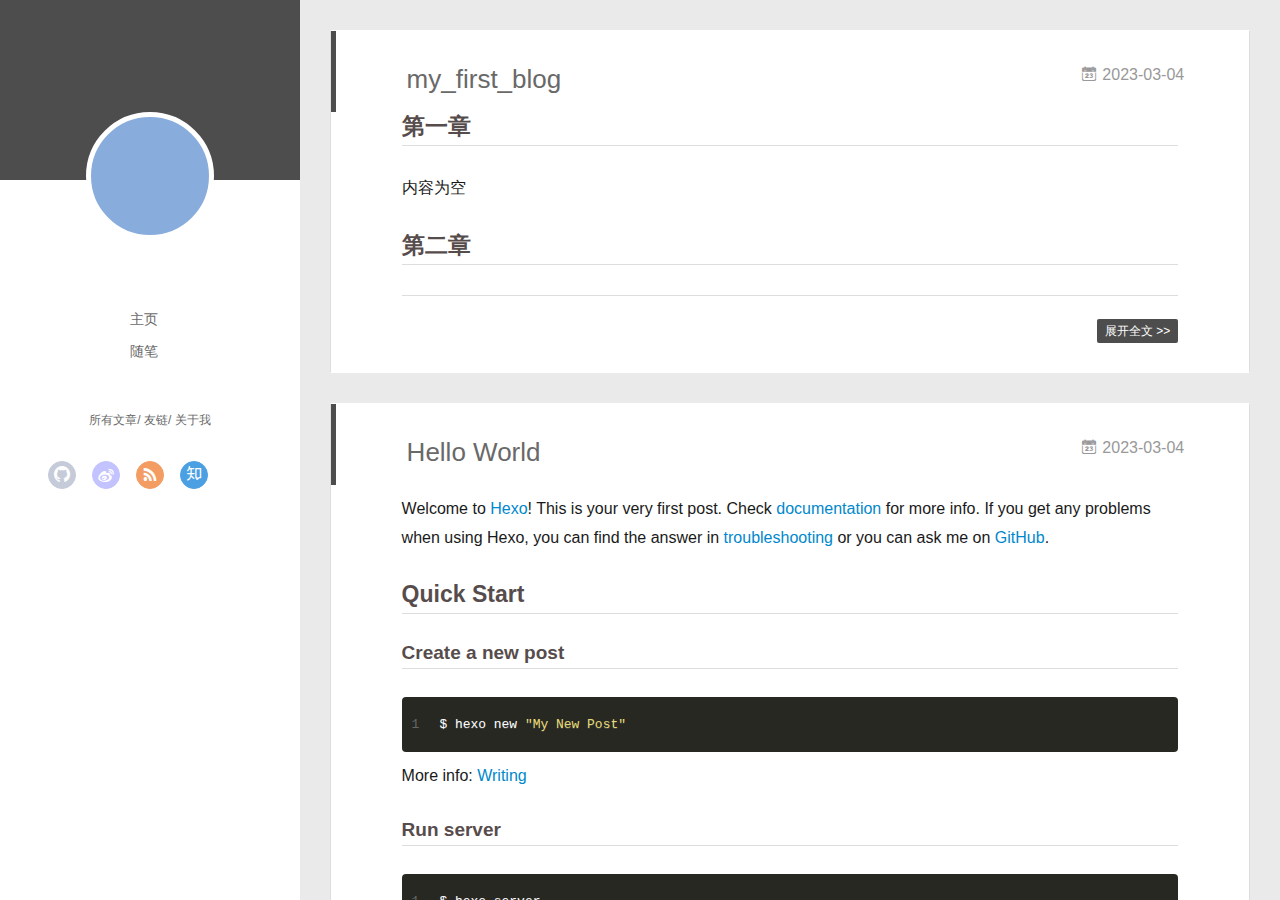
==== commit 475fee99: "Site updated: 2023-03-04 17:56:09" ====
--- a/index.html
+++ b/index.html
@@ -77,13 +77,15 @@
 		<nav class="header-nav">
 			<div class="social">
 				
-					<a class="github" target="_blank" href="#" title="github"><i class="icon-github"></i></a>
+					<a class="github" target="_blank" href="https://github.com/Joseph1314" title="github"><i class="icon-github"></i></a>
 		        
 					<a class="weibo" target="_blank" href="#" title="weibo"><i class="icon-weibo"></i></a>
 		        
 					<a class="rss" target="_blank" href="#" title="rss"><i class="icon-rss"></i></a>
 		        
-					<a class="zhihu" target="_blank" href="#" title="zhihu"><i class="icon-zhihu"></i></a>
+					<a class="zhihu" target="_blank" href="https://www.zhihu.com/people/wu-hua-qing-46-88" title="zhihu"><i class="icon-zhihu"></i></a>
+		        
+					<a class="email" target="_blank" href="/1123819077@qq.com" title="email"><i class="icon-email"></i></a>
 		        
 			</div>
 		</nav>
@@ -118,13 +120,15 @@
 			<nav class="header-nav">
 				<div class="social">
 					
-						<a class="github" target="_blank" href="#" title="github"><i class="icon-github"></i></a>
+						<a class="github" target="_blank" href="https://github.com/Joseph1314" title="github"><i class="icon-github"></i></a>
 			        
 						<a class="weibo" target="_blank" href="#" title="weibo"><i class="icon-weibo"></i></a>
 			        
 						<a class="rss" target="_blank" href="#" title="rss"><i class="icon-rss"></i></a>
 			        
-						<a class="zhihu" target="_blank" href="#" title="zhihu"><i class="icon-zhihu"></i></a>
+						<a class="zhihu" target="_blank" href="https://www.zhihu.com/people/wu-hua-qing-46-88" title="zhihu"><i class="icon-zhihu"></i></a>
+			        
+						<a class="email" target="_blank" href="/1123819077@qq.com" title="email"><i class="icon-email"></i></a>
 			        
 				</div>
 			</nav>
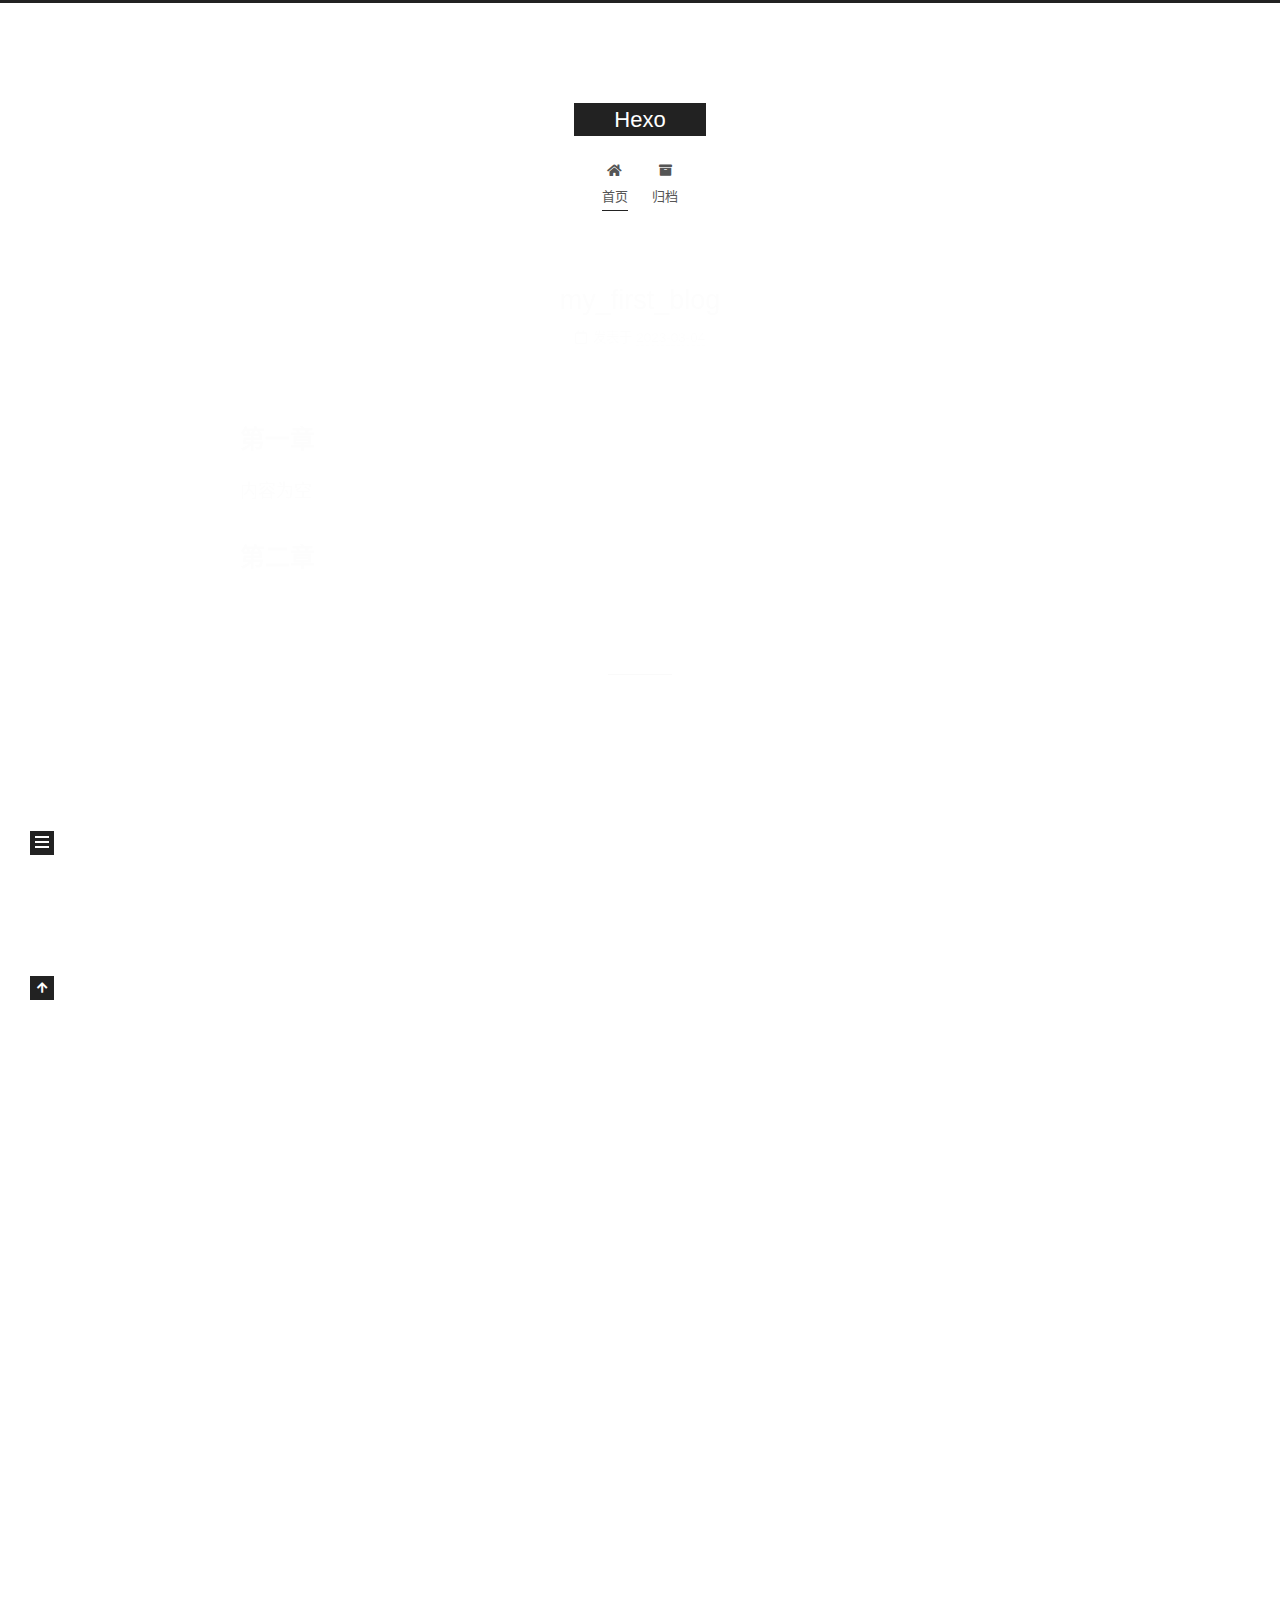
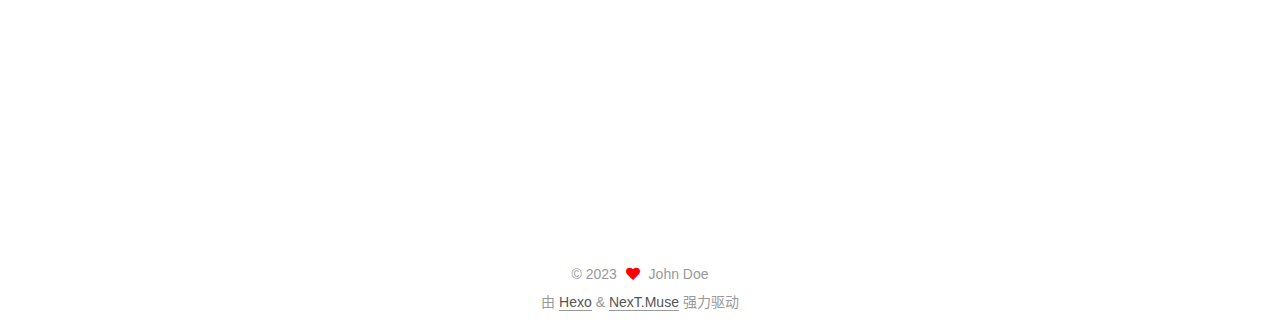
==== commit 8b7ba310: "Site updated: 2023-03-13 23:51:44" ====
--- a/index.html
+++ b/index.html
@@ -1,245 +1,255 @@
 <!DOCTYPE html>
-<html>
+<html lang="zh-CN">
 <head>
-  <meta charset="utf-8">
-  
-  <meta name="renderer" content="webkit">
-  <meta http-equiv="X-UA-Compatible" content="IE=edge" >
-  <link rel="dns-prefetch" href="http://example.com">
-  <title>Hexo</title>
-  <meta name="viewport" content="width=device-width, initial-scale=1, maximum-scale=1">
+  <meta charset="UTF-8">
+<meta name="viewport" content="width=device-width, initial-scale=1, maximum-scale=2">
+<meta name="theme-color" content="#222">
+<meta name="generator" content="Hexo 5.4.2">
+  <link rel="apple-touch-icon" sizes="180x180" href="/images/apple-touch-icon-next.png">
+  <link rel="icon" type="image/png" sizes="32x32" href="/images/favicon-32x32-next.png">
+  <link rel="icon" type="image/png" sizes="16x16" href="/images/favicon-16x16-next.png">
+  <link rel="mask-icon" href="/images/logo.svg" color="#222">
+
+<link rel="stylesheet" href="/css/main.css">
+
+
+<link rel="stylesheet" href="/lib/font-awesome/css/all.min.css">
+
+<script id="hexo-configurations">
+    var NexT = window.NexT || {};
+    var CONFIG = {"hostname":"example.com","root":"/","scheme":"Muse","version":"7.8.0","exturl":false,"sidebar":{"position":"left","display":"post","padding":18,"offset":12,"onmobile":false},"copycode":{"enable":false,"show_result":false,"style":null},"back2top":{"enable":true,"sidebar":false,"scrollpercent":false},"bookmark":{"enable":false,"color":"#222","save":"auto"},"fancybox":false,"mediumzoom":false,"lazyload":false,"pangu":false,"comments":{"style":"tabs","active":null,"storage":true,"lazyload":false,"nav":null},"algolia":{"hits":{"per_page":10},"labels":{"input_placeholder":"Search for Posts","hits_empty":"We didn't find any results for the search: ${query}","hits_stats":"${hits} results found in ${time} ms"}},"localsearch":{"enable":false,"trigger":"auto","top_n_per_article":1,"unescape":false,"preload":false},"motion":{"enable":true,"async":false,"transition":{"post_block":"fadeIn","post_header":"slideDownIn","post_body":"slideDownIn","coll_header":"slideLeftIn","sidebar":"slideUpIn"}}};
+  </script>
+
   <meta property="og:type" content="website">
 <meta property="og:title" content="Hexo">
 <meta property="og:url" content="http://example.com/index.html">
 <meta property="og:site_name" content="Hexo">
-<meta property="og:locale" content="en_US">
+<meta property="og:locale" content="zh_CN">
 <meta property="article:author" content="John Doe">
 <meta name="twitter:card" content="summary">
-  
-    <link rel="alternative" href="/atom.xml" title="Hexo" type="application/atom+xml">
-  
-  
-    <link rel="icon" href="/favicon.png">
-  
-  <link rel="stylesheet" type="text/css" href="/./main.0cf68a.css">
-  <style type="text/css">
-  
-    #container.show {
-      background: linear-gradient(200deg,#a0cfe4,#e8c37e);
-    }
+
+<link rel="canonical" href="http://example.com/">
+
+
+<script id="page-configurations">
+  // https://hexo.io/docs/variables.html
+  CONFIG.page = {
+    sidebar: "",
+    isHome : true,
+    isPost : false,
+    lang   : 'zh-CN'
+  };
+</script>
+
+  <title>Hexo</title>
+  
+
+
+
+
+
+
+  <noscript>
+  <style>
+  .use-motion .brand,
+  .use-motion .menu-item,
+  .sidebar-inner,
+  .use-motion .post-block,
+  .use-motion .pagination,
+  .use-motion .comments,
+  .use-motion .post-header,
+  .use-motion .post-body,
+  .use-motion .collection-header { opacity: initial; }
+
+  .use-motion .site-title,
+  .use-motion .site-subtitle {
+    opacity: initial;
+    top: initial;
+  }
+
+  .use-motion .logo-line-before i { left: initial; }
+  .use-motion .logo-line-after i { right: initial; }
   </style>
-  
-
-  
-
-<meta name="generator" content="Hexo 5.4.2"></head>
-
-<body>
-  <div id="container" q-class="show:isCtnShow">
-    <canvas id="anm-canvas" class="anm-canvas"></canvas>
-    <div class="left-col" q-class="show:isShow">
-      
-<div class="overlay" style="background: #4d4d4d"></div>
-<div class="intrude-less">
-	<header id="header" class="inner">
-		<a href="/" class="profilepic">
-			<img src="" class="js-avatar">
-		</a>
-		<hgroup>
-		  <h1 class="header-author"><a href="/"></a></h1>
-		</hgroup>
-		
-
-		<nav class="header-menu">
-			<ul>
-			
-				<li><a href="/">主页</a></li>
-	        
-				<li><a href="/tags/%E9%9A%8F%E7%AC%94/">随笔</a></li>
-	        
-			</ul>
-		</nav>
-		<nav class="header-smart-menu">
-    		
-    			
-    			<a q-on="click: openSlider(e, 'innerArchive')" href="javascript:void(0)">所有文章</a>
-    			
+</noscript>
+
+</head>
+
+<body itemscope itemtype="http://schema.org/WebPage">
+  <div class="container use-motion">
+    <div class="headband"></div>
+
+    <header class="header" itemscope itemtype="http://schema.org/WPHeader">
+      <div class="header-inner"><div class="site-brand-container">
+  <div class="site-nav-toggle">
+    <div class="toggle" aria-label="切换导航栏">
+      <span class="toggle-line toggle-line-first"></span>
+      <span class="toggle-line toggle-line-middle"></span>
+      <span class="toggle-line toggle-line-last"></span>
+    </div>
+  </div>
+
+  <div class="site-meta">
+
+    <a href="/" class="brand" rel="start">
+      <span class="logo-line-before"><i></i></span>
+      <h1 class="site-title">Hexo</h1>
+      <span class="logo-line-after"><i></i></span>
+    </a>
+  </div>
+
+  <div class="site-nav-right">
+    <div class="toggle popup-trigger">
+    </div>
+  </div>
+</div>
+
+
+
+
+<nav class="site-nav">
+  <ul id="menu" class="main-menu menu">
+        <li class="menu-item menu-item-home">
+
+    <a href="/" rel="section"><i class="fa fa-home fa-fw"></i>首页</a>
+
+  </li>
+        <li class="menu-item menu-item-archives">
+
+    <a href="/archives/" rel="section"><i class="fa fa-archive fa-fw"></i>归档</a>
+
+  </li>
+  </ul>
+</nav>
+
+
+
+
+</div>
+    </header>
+
+    
+  <div class="back-to-top">
+    <i class="fa fa-arrow-up"></i>
+    <span>0%</span>
+  </div>
+
+
+    <main class="main">
+      <div class="main-inner">
+        <div class="content-wrap">
+          
+
+          <div class="content index posts-expand">
             
-    			
-    			<a q-on="click: openSlider(e, 'friends')" href="javascript:void(0)">友链</a>
-    			
-            
-    			
-    			<a q-on="click: openSlider(e, 'aboutme')" href="javascript:void(0)">关于我</a>
-    			
-            
-		</nav>
-		<nav class="header-nav">
-			<div class="social">
-				
-					<a class="github" target="_blank" href="https://github.com/Joseph1314" title="github"><i class="icon-github"></i></a>
-		        
-					<a class="weibo" target="_blank" href="#" title="weibo"><i class="icon-weibo"></i></a>
-		        
-					<a class="rss" target="_blank" href="#" title="rss"><i class="icon-rss"></i></a>
-		        
-					<a class="zhihu" target="_blank" href="https://www.zhihu.com/people/wu-hua-qing-46-88" title="zhihu"><i class="icon-zhihu"></i></a>
-		        
-					<a class="email" target="_blank" href="/1123819077@qq.com" title="email"><i class="icon-email"></i></a>
-		        
-			</div>
-		</nav>
-	</header>		
-</div>
-
+      
+  
+  
+  <article itemscope itemtype="http://schema.org/Article" class="post-block" lang="zh-CN">
+    <link itemprop="mainEntityOfPage" href="http://example.com/2023/03/04/my-first-blog/">
+
+    <span hidden itemprop="author" itemscope itemtype="http://schema.org/Person">
+      <meta itemprop="image" content="/images/avatar.gif">
+      <meta itemprop="name" content="John Doe">
+      <meta itemprop="description" content="">
+    </span>
+
+    <span hidden itemprop="publisher" itemscope itemtype="http://schema.org/Organization">
+      <meta itemprop="name" content="Hexo">
+    </span>
+      <header class="post-header">
+        <h2 class="post-title" itemprop="name headline">
+          
+            <a href="/2023/03/04/my-first-blog/" class="post-title-link" itemprop="url">my_first_blog</a>
+        </h2>
+
+        <div class="post-meta">
+            <span class="post-meta-item">
+              <span class="post-meta-item-icon">
+                <i class="far fa-calendar"></i>
+              </span>
+              <span class="post-meta-item-text">发表于</span>
+              
+
+              <time title="创建时间：2023-03-04 16:22:44 / 修改时间：16:24:45" itemprop="dateCreated datePublished" datetime="2023-03-04T16:22:44+08:00">2023-03-04</time>
+            </span>
+
+          
+
+        </div>
+      </header>
+
+    
+    
+    
+    <div class="post-body" itemprop="articleBody">
+
+      
+          <h2 id="第一章"><a href="#第一章" class="headerlink" title="第一章"></a>第一章</h2><p>内容为空</p>
+<h2 id="第二章"><a href="#第二章" class="headerlink" title="第二章"></a>第二章</h2>
+      
     </div>
-    <div class="mid-col" q-class="show:isShow,hide:isShow|isFalse">
-      
-<nav id="mobile-nav">
-  	<div class="overlay js-overlay" style="background: #4d4d4d"></div>
-	<div class="btnctn js-mobile-btnctn">
-  		<div class="slider-trigger list" q-on="click: openSlider(e)"><i class="icon icon-sort"></i></div>
-	</div>
-	<div class="intrude-less">
-		<header id="header" class="inner">
-			<div class="profilepic">
-				<img src="" class="js-avatar">
-			</div>
-			<hgroup>
-			  <h1 class="header-author js-header-author"></h1>
-			</hgroup>
-			
-			
-			
-				
-			
-				
-			
-			
-			
-			<nav class="header-nav">
-				<div class="social">
-					
-						<a class="github" target="_blank" href="https://github.com/Joseph1314" title="github"><i class="icon-github"></i></a>
-			        
-						<a class="weibo" target="_blank" href="#" title="weibo"><i class="icon-weibo"></i></a>
-			        
-						<a class="rss" target="_blank" href="#" title="rss"><i class="icon-rss"></i></a>
-			        
-						<a class="zhihu" target="_blank" href="https://www.zhihu.com/people/wu-hua-qing-46-88" title="zhihu"><i class="icon-zhihu"></i></a>
-			        
-						<a class="email" target="_blank" href="/1123819077@qq.com" title="email"><i class="icon-email"></i></a>
-			        
-				</div>
-			</nav>
-
-			<nav class="header-menu js-header-menu">
-				<ul style="width: 50%">
-				
-				
-					<li style="width: 50%"><a href="/">主页</a></li>
-		        
-					<li style="width: 50%"><a href="/tags/%E9%9A%8F%E7%AC%94/">随笔</a></li>
-		        
-				</ul>
-			</nav>
-		</header>				
-	</div>
-	<div class="mobile-mask" style="display:none" q-show="isShow"></div>
-</nav>
-
-      <div id="wrapper" class="body-wrap">
-        <div class="menu-l">
-          <div class="canvas-wrap">
-            <canvas data-colors="#eaeaea" data-sectionHeight="100" data-contentId="js-content" id="myCanvas1" class="anm-canvas"></canvas>
-          </div>
-          <div id="js-content" class="content-ll">
-            
-  
-    <article id="post-my-first-blog" class="article article-type-post  article-index" itemscope itemprop="blogPost">
-  <div class="article-inner">
-    
-      <header class="article-header">
-        
-  
-    <h1 itemprop="name">
-      <a class="article-title" href="/2023/03/04/my-first-blog/">my_first_blog</a>
-    </h1>
-  
-
-        
-        <a href="/2023/03/04/my-first-blog/" class="archive-article-date">
-  	<time datetime="2023-03-04T08:22:44.000Z" itemprop="datePublished"><i class="icon-calendar icon"></i>2023-03-04</time>
-</a>
-        
+
+    
+    
+    
+      <footer class="post-footer">
+        <div class="post-eof"></div>
+      </footer>
+  </article>
+  
+  
+  
+
+      
+  
+  
+  <article itemscope itemtype="http://schema.org/Article" class="post-block" lang="zh-CN">
+    <link itemprop="mainEntityOfPage" href="http://example.com/2023/03/04/hello-world/">
+
+    <span hidden itemprop="author" itemscope itemtype="http://schema.org/Person">
+      <meta itemprop="image" content="/images/avatar.gif">
+      <meta itemprop="name" content="John Doe">
+      <meta itemprop="description" content="">
+    </span>
+
+    <span hidden itemprop="publisher" itemscope itemtype="http://schema.org/Organization">
+      <meta itemprop="name" content="Hexo">
+    </span>
+      <header class="post-header">
+        <h2 class="post-title" itemprop="name headline">
+          
+            <a href="/2023/03/04/hello-world/" class="post-title-link" itemprop="url">Hello World</a>
+        </h2>
+
+        <div class="post-meta">
+            <span class="post-meta-item">
+              <span class="post-meta-item-icon">
+                <i class="far fa-calendar"></i>
+              </span>
+              <span class="post-meta-item-text">发表于</span>
+
+              <time title="创建时间：2023-03-04 16:18:01" itemprop="dateCreated datePublished" datetime="2023-03-04T16:18:01+08:00">2023-03-04</time>
+            </span>
+              <span class="post-meta-item">
+                <span class="post-meta-item-icon">
+                  <i class="far fa-calendar-check"></i>
+                </span>
+                <span class="post-meta-item-text">更新于</span>
+                <time title="修改时间：1985-10-26 16:15:00" itemprop="dateModified" datetime="1985-10-26T16:15:00+08:00">1985-10-26</time>
+              </span>
+
+          
+
+        </div>
       </header>
-    
-    <div class="article-entry" itemprop="articleBody">
-      
-        <h2 id="第一章"><a href="#第一章" class="headerlink" title="第一章"></a>第一章</h2><p>内容为空</p>
-<h2 id="第二章"><a href="#第二章" class="headerlink" title="第二章"></a>第二章</h2>
-      
-
-      
-    </div>
-    <div class="article-info article-info-index">
-      
-      
-      
-
-      
-        <p class="article-more-link">
-          <a class="article-more-a" href="/2023/03/04/my-first-blog/">展开全文 >></a>
-        </p>
-      
-
-      
-      <div class="clearfix"></div>
-    </div>
-  </div>
-</article>
-
-<aside class="wrap-side-operation">
-    <div class="mod-side-operation">
-        
-        <div class="jump-container" id="js-jump-container" style="display:none;">
-            <a href="javascript:void(0)" class="mod-side-operation__jump-to-top">
-                <i class="icon-font icon-back"></i>
-            </a>
-            <div id="js-jump-plan-container" class="jump-plan-container" style="top: -11px;">
-                <i class="icon-font icon-plane jump-plane"></i>
-            </div>
-        </div>
-        
-        
-    </div>
-</aside>
-
-
-
-
-  
-    <article id="post-hello-world" class="article article-type-post  article-index" itemscope itemprop="blogPost">
-  <div class="article-inner">
-    
-      <header class="article-header">
-        
-  
-    <h1 itemprop="name">
-      <a class="article-title" href="/2023/03/04/hello-world/">Hello World</a>
-    </h1>
-  
-
-        
-        <a href="/2023/03/04/hello-world/" class="archive-article-date">
-  	<time datetime="2023-03-04T08:18:01.028Z" itemprop="datePublished"><i class="icon-calendar icon"></i>2023-03-04</time>
-</a>
-        
-      </header>
-    
-    <div class="article-entry" itemprop="articleBody">
-      
-        <p>Welcome to <a target="_blank" rel="noopener" href="https://hexo.io/">Hexo</a>! This is your very first post. Check <a target="_blank" rel="noopener" href="https://hexo.io/docs/">documentation</a> for more info. If you get any problems when using Hexo, you can find the answer in <a target="_blank" rel="noopener" href="https://hexo.io/docs/troubleshooting.html">troubleshooting</a> or you can ask me on <a target="_blank" rel="noopener" href="https://github.com/hexojs/hexo/issues">GitHub</a>.</p>
+
+    
+    
+    
+    <div class="post-body" itemprop="articleBody">
+
+      
+          <p>Welcome to <a target="_blank" rel="noopener" href="https://hexo.io/">Hexo</a>! This is your very first post. Check <a target="_blank" rel="noopener" href="https://hexo.io/docs/">documentation</a> for more info. If you get any problems when using Hexo, you can find the answer in <a target="_blank" rel="noopener" href="https://hexo.io/docs/troubleshooting.html">troubleshooting</a> or you can ask me on <a target="_blank" rel="noopener" href="https://github.com/hexojs/hexo/issues">GitHub</a>.</p>
 <h2 id="Quick-Start"><a href="#Quick-Start" class="headerlink" title="Quick Start"></a>Quick Start</h2><h3 id="Create-a-new-post"><a href="#Create-a-new-post" class="headerlink" title="Create a new post"></a>Create a new post</h3><figure class="highlight bash"><table><tr><td class="gutter"><pre><span class="line">1</span><br></pre></td><td class="code"><pre><span class="line">$ hexo new <span class="string">&quot;My New Post&quot;</span></span><br></pre></td></tr></table></figure>
 
 <p>More info: <a target="_blank" rel="noopener" href="https://hexo.io/docs/writing.html">Writing</a></p>
@@ -254,292 +264,172 @@
 <p>More info: <a target="_blank" rel="noopener" href="https://hexo.io/docs/one-command-deployment.html">Deployment</a></p>
 
       
-
-      
     </div>
-    <div class="article-info article-info-index">
-      
-      
-      
-
-      
-        <p class="article-more-link">
-          <a class="article-more-a" href="/2023/03/04/hello-world/">展开全文 >></a>
-        </p>
-      
-
-      
-      <div class="clearfix"></div>
+
+    
+    
+    
+      <footer class="post-footer">
+        <div class="post-eof"></div>
+      </footer>
+  </article>
+  
+  
+  
+
+
+  
+
+
+
+          </div>
+          
+
+<script>
+  window.addEventListener('tabs:register', () => {
+    let { activeClass } = CONFIG.comments;
+    if (CONFIG.comments.storage) {
+      activeClass = localStorage.getItem('comments_active') || activeClass;
+    }
+    if (activeClass) {
+      let activeTab = document.querySelector(`a[href="#comment-${activeClass}"]`);
+      if (activeTab) {
+        activeTab.click();
+      }
+    }
+  });
+  if (CONFIG.comments.storage) {
+    window.addEventListener('tabs:click', event => {
+      if (!event.target.matches('.tabs-comment .tab-content .tab-pane')) return;
+      let commentClass = event.target.classList[1];
+      localStorage.setItem('comments_active', commentClass);
+    });
+  }
+</script>
+
+        </div>
+          
+  
+  <div class="toggle sidebar-toggle">
+    <span class="toggle-line toggle-line-first"></span>
+    <span class="toggle-line toggle-line-middle"></span>
+    <span class="toggle-line toggle-line-last"></span>
+  </div>
+
+  <aside class="sidebar">
+    <div class="sidebar-inner">
+
+      <ul class="sidebar-nav motion-element">
+        <li class="sidebar-nav-toc">
+          文章目录
+        </li>
+        <li class="sidebar-nav-overview">
+          站点概览
+        </li>
+      </ul>
+
+      <!--noindex-->
+      <div class="post-toc-wrap sidebar-panel">
+      </div>
+      <!--/noindex-->
+
+      <div class="site-overview-wrap sidebar-panel">
+        <div class="site-author motion-element" itemprop="author" itemscope itemtype="http://schema.org/Person">
+  <p class="site-author-name" itemprop="name">John Doe</p>
+  <div class="site-description" itemprop="description"></div>
+</div>
+<div class="site-state-wrap motion-element">
+  <nav class="site-state">
+      <div class="site-state-item site-state-posts">
+          <a href="/archives/">
+        
+          <span class="site-state-item-count">2</span>
+          <span class="site-state-item-name">日志</span>
+        </a>
+      </div>
+  </nav>
+</div>
+
+
+
+      </div>
+
     </div>
-  </div>
-</article>
-
-<aside class="wrap-side-operation">
-    <div class="mod-side-operation">
+  </aside>
+  <div id="sidebar-dimmer"></div>
+
+
+      </div>
+    </main>
+
+    <footer class="footer">
+      <div class="footer-inner">
         
-        <div class="jump-container" id="js-jump-container" style="display:none;">
-            <a href="javascript:void(0)" class="mod-side-operation__jump-to-top">
-                <i class="icon-font icon-back"></i>
-            </a>
-            <div id="js-jump-plan-container" class="jump-plan-container" style="top: -11px;">
-                <i class="icon-font icon-plane jump-plane"></i>
-            </div>
-        </div>
+
         
+
+<div class="copyright">
+  
+  &copy; 
+  <span itemprop="copyrightYear">2023</span>
+  <span class="with-love">
+    <i class="fa fa-heart"></i>
+  </span>
+  <span class="author" itemprop="copyrightHolder">John Doe</span>
+</div>
+  <div class="powered-by">由 <a href="https://hexo.io/" class="theme-link" rel="noopener" target="_blank">Hexo</a> & <a href="https://muse.theme-next.org/" class="theme-link" rel="noopener" target="_blank">NexT.Muse</a> 强力驱动
+  </div>
+
         
-    </div>
-</aside>
-
-
-
-
-  
-  
-
-
-          </div>
-        </div>
+
+
+
+
+
+
+
+
       </div>
-      <footer id="footer">
-  <div class="outer">
-    <div id="footer-info">
-    	<div class="footer-left">
-    		&copy; 2023 John Doe
-    	</div>
-      	<div class="footer-right">
-      		<a href="http://hexo.io/" target="_blank">Hexo</a>  Theme <a href="https://github.com/litten/hexo-theme-yilia" target="_blank">Yilia</a> by Litten
-      	</div>
-    </div>
-  </div>
-</footer>
-    </div>
-    <script>
-	var yiliaConfig = {
-		mathjax: false,
-		isHome: true,
-		isPost: false,
-		isArchive: false,
-		isTag: false,
-		isCategory: false,
-		open_in_new: false,
-		toc_hide_index: true,
-		root: "/",
-		innerArchive: true,
-		showTags: false
-	}
-</script>
-
-<script>!function(t){function n(e){if(r[e])return r[e].exports;var i=r[e]={exports:{},id:e,loaded:!1};return t[e].call(i.exports,i,i.exports,n),i.loaded=!0,i.exports}var r={};n.m=t,n.c=r,n.p="./",n(0)}([function(t,n,r){r(195),t.exports=r(191)},function(t,n,r){var e=r(3),i=r(52),o=r(27),u=r(28),c=r(53),f="prototype",a=function(t,n,r){var s,l,h,v,p=t&a.F,d=t&a.G,y=t&a.S,g=t&a.P,b=t&a.B,m=d?e:y?e[n]||(e[n]={}):(e[n]||{})[f],x=d?i:i[n]||(i[n]={}),w=x[f]||(x[f]={});d&&(r=n);for(s in r)l=!p&&m&&void 0!==m[s],h=(l?m:r)[s],v=b&&l?c(h,e):g&&"function"==typeof h?c(Function.call,h):h,m&&u(m,s,h,t&a.U),x[s]!=h&&o(x,s,v),g&&w[s]!=h&&(w[s]=h)};e.core=i,a.F=1,a.G=2,a.S=4,a.P=8,a.B=16,a.W=32,a.U=64,a.R=128,t.exports=a},function(t,n,r){var e=r(6);t.exports=function(t){if(!e(t))throw TypeError(t+" is not an object!");return t}},function(t,n){var r=t.exports="undefined"!=typeof window&&window.Math==Math?window:"undefined"!=typeof self&&self.Math==Math?self:Function("return this")();"number"==typeof __g&&(__g=r)},function(t,n){t.exports=function(t){try{return!!t()}catch(t){return!0}}},function(t,n){var r=t.exports="undefined"!=typeof window&&window.Math==Math?window:"undefined"!=typeof self&&self.Math==Math?self:Function("return this")();"number"==typeof __g&&(__g=r)},function(t,n){t.exports=function(t){return"object"==typeof t?null!==t:"function"==typeof t}},function(t,n,r){var e=r(126)("wks"),i=r(76),o=r(3).Symbol,u="function"==typeof o;(t.exports=function(t){return e[t]||(e[t]=u&&o[t]||(u?o:i)("Symbol."+t))}).store=e},function(t,n){var r={}.hasOwnProperty;t.exports=function(t,n){return r.call(t,n)}},function(t,n,r){var e=r(94),i=r(33);t.exports=function(t){return e(i(t))}},function(t,n,r){t.exports=!r(4)(function(){return 7!=Object.defineProperty({},"a",{get:function(){return 7}}).a})},function(t,n,r){var e=r(2),i=r(167),o=r(50),u=Object.defineProperty;n.f=r(10)?Object.defineProperty:function(t,n,r){if(e(t),n=o(n,!0),e(r),i)try{return u(t,n,r)}catch(t){}if("get"in r||"set"in r)throw TypeError("Accessors not supported!");return"value"in r&&(t[n]=r.value),t}},function(t,n,r){t.exports=!r(18)(function(){return 7!=Object.defineProperty({},"a",{get:function(){return 7}}).a})},function(t,n,r){var e=r(14),i=r(22);t.exports=r(12)?function(t,n,r){return e.f(t,n,i(1,r))}:function(t,n,r){return t[n]=r,t}},function(t,n,r){var e=r(20),i=r(58),o=r(42),u=Object.defineProperty;n.f=r(12)?Object.defineProperty:function(t,n,r){if(e(t),n=o(n,!0),e(r),i)try{return u(t,n,r)}catch(t){}if("get"in r||"set"in r)throw TypeError("Accessors not supported!");return"value"in r&&(t[n]=r.value),t}},function(t,n,r){var e=r(40)("wks"),i=r(23),o=r(5).Symbol,u="function"==typeof o;(t.exports=function(t){return e[t]||(e[t]=u&&o[t]||(u?o:i)("Symbol."+t))}).store=e},function(t,n,r){var e=r(67),i=Math.min;t.exports=function(t){return t>0?i(e(t),9007199254740991):0}},function(t,n,r){var e=r(46);t.exports=function(t){return Object(e(t))}},function(t,n){t.exports=function(t){try{return!!t()}catch(t){return!0}}},function(t,n,r){var e=r(63),i=r(34);t.exports=Object.keys||function(t){return e(t,i)}},function(t,n,r){var e=r(21);t.exports=function(t){if(!e(t))throw TypeError(t+" is not an object!");return t}},function(t,n){t.exports=function(t){return"object"==typeof t?null!==t:"function"==typeof t}},function(t,n){t.exports=function(t,n){return{enumerable:!(1&t),configurable:!(2&t),writable:!(4&t),value:n}}},function(t,n){var r=0,e=Math.random();t.exports=function(t){return"Symbol(".concat(void 0===t?"":t,")_",(++r+e).toString(36))}},function(t,n){var r={}.hasOwnProperty;t.exports=function(t,n){return r.call(t,n)}},function(t,n){var r=t.exports={version:"2.4.0"};"number"==typeof __e&&(__e=r)},function(t,n){t.exports=function(t){if("function"!=typeof t)throw TypeError(t+" is not a function!");return t}},function(t,n,r){var e=r(11),i=r(66);t.exports=r(10)?function(t,n,r){return e.f(t,n,i(1,r))}:function(t,n,r){return t[n]=r,t}},function(t,n,r){var e=r(3),i=r(27),o=r(24),u=r(76)("src"),c="toString",f=Function[c],a=(""+f).split(c);r(52).inspectSource=function(t){return f.call(t)},(t.exports=function(t,n,r,c){var f="function"==typeof r;f&&(o(r,"name")||i(r,"name",n)),t[n]!==r&&(f&&(o(r,u)||i(r,u,t[n]?""+t[n]:a.join(String(n)))),t===e?t[n]=r:c?t[n]?t[n]=r:i(t,n,r):(delete t[n],i(t,n,r)))})(Function.prototype,c,function(){return"function"==typeof this&&this[u]||f.call(this)})},function(t,n,r){var e=r(1),i=r(4),o=r(46),u=function(t,n,r,e){var i=String(o(t)),u="<"+n;return""!==r&&(u+=" "+r+'="'+String(e).replace(/"/g,"&quot;")+'"'),u+">"+i+"</"+n+">"};t.exports=function(t,n){var r={};r[t]=n(u),e(e.P+e.F*i(function(){var n=""[t]('"');return n!==n.toLowerCase()||n.split('"').length>3}),"String",r)}},function(t,n,r){var e=r(115),i=r(46);t.exports=function(t){return e(i(t))}},function(t,n,r){var e=r(116),i=r(66),o=r(30),u=r(50),c=r(24),f=r(167),a=Object.getOwnPropertyDescriptor;n.f=r(10)?a:function(t,n){if(t=o(t),n=u(n,!0),f)try{return a(t,n)}catch(t){}if(c(t,n))return i(!e.f.call(t,n),t[n])}},function(t,n,r){var e=r(24),i=r(17),o=r(145)("IE_PROTO"),u=Object.prototype;t.exports=Object.getPrototypeOf||function(t){return t=i(t),e(t,o)?t[o]:"function"==typeof t.constructor&&t instanceof t.constructor?t.constructor.prototype:t instanceof Object?u:null}},function(t,n){t.exports=function(t){if(void 0==t)throw TypeError("Can't call method on  "+t);return t}},function(t,n){t.exports="constructor,hasOwnProperty,isPrototypeOf,propertyIsEnumerable,toLocaleString,toString,valueOf".split(",")},function(t,n){t.exports={}},function(t,n){t.exports=!0},function(t,n){n.f={}.propertyIsEnumerable},function(t,n,r){var e=r(14).f,i=r(8),o=r(15)("toStringTag");t.exports=function(t,n,r){t&&!i(t=r?t:t.prototype,o)&&e(t,o,{configurable:!0,value:n})}},function(t,n,r){var e=r(40)("keys"),i=r(23);t.exports=function(t){return e[t]||(e[t]=i(t))}},function(t,n,r){var e=r(5),i="__core-js_shared__",o=e[i]||(e[i]={});t.exports=function(t){return o[t]||(o[t]={})}},function(t,n){var r=Math.ceil,e=Math.floor;t.exports=function(t){return isNaN(t=+t)?0:(t>0?e:r)(t)}},function(t,n,r){var e=r(21);t.exports=function(t,n){if(!e(t))return t;var r,i;if(n&&"function"==typeof(r=t.toString)&&!e(i=r.call(t)))return i;if("function"==typeof(r=t.valueOf)&&!e(i=r.call(t)))return i;if(!n&&"function"==typeof(r=t.toString)&&!e(i=r.call(t)))return i;throw TypeError("Can't convert object to primitive value")}},function(t,n,r){var e=r(5),i=r(25),o=r(36),u=r(44),c=r(14).f;t.exports=function(t){var n=i.Symbol||(i.Symbol=o?{}:e.Symbol||{});"_"==t.charAt(0)||t in n||c(n,t,{value:u.f(t)})}},function(t,n,r){n.f=r(15)},function(t,n){var r={}.toString;t.exports=function(t){return r.call(t).slice(8,-1)}},function(t,n){t.exports=function(t){if(void 0==t)throw TypeError("Can't call method on  "+t);return t}},function(t,n,r){var e=r(4);t.exports=function(t,n){return!!t&&e(function(){n?t.call(null,function(){},1):t.call(null)})}},function(t,n,r){var e=r(53),i=r(115),o=r(17),u=r(16),c=r(203);t.exports=function(t,n){var r=1==t,f=2==t,a=3==t,s=4==t,l=6==t,h=5==t||l,v=n||c;return function(n,c,p){for(var d,y,g=o(n),b=i(g),m=e(c,p,3),x=u(b.length),w=0,S=r?v(n,x):f?v(n,0):void 0;x>w;w++)if((h||w in b)&&(d=b[w],y=m(d,w,g),t))if(r)S[w]=y;else if(y)switch(t){case 3:return!0;case 5:return d;case 6:return w;case 2:S.push(d)}else if(s)return!1;return l?-1:a||s?s:S}}},function(t,n,r){var e=r(1),i=r(52),o=r(4);t.exports=function(t,n){var r=(i.Object||{})[t]||Object[t],u={};u[t]=n(r),e(e.S+e.F*o(function(){r(1)}),"Object",u)}},function(t,n,r){var e=r(6);t.exports=function(t,n){if(!e(t))return t;var r,i;if(n&&"function"==typeof(r=t.toString)&&!e(i=r.call(t)))return i;if("function"==typeof(r=t.valueOf)&&!e(i=r.call(t)))return i;if(!n&&"function"==typeof(r=t.toString)&&!e(i=r.call(t)))return i;throw TypeError("Can't convert object to primitive value")}},function(t,n,r){var e=r(5),i=r(25),o=r(91),u=r(13),c="prototype",f=function(t,n,r){var a,s,l,h=t&f.F,v=t&f.G,p=t&f.S,d=t&f.P,y=t&f.B,g=t&f.W,b=v?i:i[n]||(i[n]={}),m=b[c],x=v?e:p?e[n]:(e[n]||{})[c];v&&(r=n);for(a in r)(s=!h&&x&&void 0!==x[a])&&a in b||(l=s?x[a]:r[a],b[a]=v&&"function"!=typeof x[a]?r[a]:y&&s?o(l,e):g&&x[a]==l?function(t){var n=function(n,r,e){if(this instanceof t){switch(arguments.length){case 0:return new t;case 1:return new t(n);case 2:return new t(n,r)}return new t(n,r,e)}return t.apply(this,arguments)};return n[c]=t[c],n}(l):d&&"function"==typeof l?o(Function.call,l):l,d&&((b.virtual||(b.virtual={}))[a]=l,t&f.R&&m&&!m[a]&&u(m,a,l)))};f.F=1,f.G=2,f.S=4,f.P=8,f.B=16,f.W=32,f.U=64,f.R=128,t.exports=f},function(t,n){var r=t.exports={version:"2.4.0"};"number"==typeof __e&&(__e=r)},function(t,n,r){var e=r(26);t.exports=function(t,n,r){if(e(t),void 0===n)return t;switch(r){case 1:return function(r){return t.call(n,r)};case 2:return function(r,e){return t.call(n,r,e)};case 3:return function(r,e,i){return t.call(n,r,e,i)}}return function(){return t.apply(n,arguments)}}},function(t,n,r){var e=r(183),i=r(1),o=r(126)("metadata"),u=o.store||(o.store=new(r(186))),c=function(t,n,r){var i=u.get(t);if(!i){if(!r)return;u.set(t,i=new e)}var o=i.get(n);if(!o){if(!r)return;i.set(n,o=new e)}return o},f=function(t,n,r){var e=c(n,r,!1);return void 0!==e&&e.has(t)},a=function(t,n,r){var e=c(n,r,!1);return void 0===e?void 0:e.get(t)},s=function(t,n,r,e){c(r,e,!0).set(t,n)},l=function(t,n){var r=c(t,n,!1),e=[];return r&&r.forEach(function(t,n){e.push(n)}),e},h=function(t){return void 0===t||"symbol"==typeof t?t:String(t)},v=function(t){i(i.S,"Reflect",t)};t.exports={store:u,map:c,has:f,get:a,set:s,keys:l,key:h,exp:v}},function(t,n,r){"use strict";if(r(10)){var e=r(69),i=r(3),o=r(4),u=r(1),c=r(127),f=r(152),a=r(53),s=r(68),l=r(66),h=r(27),v=r(73),p=r(67),d=r(16),y=r(75),g=r(50),b=r(24),m=r(180),x=r(114),w=r(6),S=r(17),_=r(137),O=r(70),E=r(32),P=r(71).f,j=r(154),F=r(76),M=r(7),A=r(48),N=r(117),T=r(146),I=r(155),k=r(80),L=r(123),R=r(74),C=r(130),D=r(160),U=r(11),W=r(31),G=U.f,B=W.f,V=i.RangeError,z=i.TypeError,q=i.Uint8Array,K="ArrayBuffer",J="Shared"+K,Y="BYTES_PER_ELEMENT",H="prototype",$=Array[H],X=f.ArrayBuffer,Q=f.DataView,Z=A(0),tt=A(2),nt=A(3),rt=A(4),et=A(5),it=A(6),ot=N(!0),ut=N(!1),ct=I.values,ft=I.keys,at=I.entries,st=$.lastIndexOf,lt=$.reduce,ht=$.reduceRight,vt=$.join,pt=$.sort,dt=$.slice,yt=$.toString,gt=$.toLocaleString,bt=M("iterator"),mt=M("toStringTag"),xt=F("typed_constructor"),wt=F("def_constructor"),St=c.CONSTR,_t=c.TYPED,Ot=c.VIEW,Et="Wrong length!",Pt=A(1,function(t,n){return Tt(T(t,t[wt]),n)}),jt=o(function(){return 1===new q(new Uint16Array([1]).buffer)[0]}),Ft=!!q&&!!q[H].set&&o(function(){new q(1).set({})}),Mt=function(t,n){if(void 0===t)throw z(Et);var r=+t,e=d(t);if(n&&!m(r,e))throw V(Et);return e},At=function(t,n){var r=p(t);if(r<0||r%n)throw V("Wrong offset!");return r},Nt=function(t){if(w(t)&&_t in t)return t;throw z(t+" is not a typed array!")},Tt=function(t,n){if(!(w(t)&&xt in t))throw z("It is not a typed array constructor!");return new t(n)},It=function(t,n){return kt(T(t,t[wt]),n)},kt=function(t,n){for(var r=0,e=n.length,i=Tt(t,e);e>r;)i[r]=n[r++];return i},Lt=function(t,n,r){G(t,n,{get:function(){return this._d[r]}})},Rt=function(t){var n,r,e,i,o,u,c=S(t),f=arguments.length,s=f>1?arguments[1]:void 0,l=void 0!==s,h=j(c);if(void 0!=h&&!_(h)){for(u=h.call(c),e=[],n=0;!(o=u.next()).done;n++)e.push(o.value);c=e}for(l&&f>2&&(s=a(s,arguments[2],2)),n=0,r=d(c.length),i=Tt(this,r);r>n;n++)i[n]=l?s(c[n],n):c[n];return i},Ct=function(){for(var t=0,n=arguments.length,r=Tt(this,n);n>t;)r[t]=arguments[t++];return r},Dt=!!q&&o(function(){gt.call(new q(1))}),Ut=function(){return gt.apply(Dt?dt.call(Nt(this)):Nt(this),arguments)},Wt={copyWithin:function(t,n){return D.call(Nt(this),t,n,arguments.length>2?arguments[2]:void 0)},every:function(t){return rt(Nt(this),t,arguments.length>1?arguments[1]:void 0)},fill:function(t){return C.apply(Nt(this),arguments)},filter:function(t){return It(this,tt(Nt(this),t,arguments.length>1?arguments[1]:void 0))},find:function(t){return et(Nt(this),t,arguments.length>1?arguments[1]:void 0)},findIndex:function(t){return it(Nt(this),t,arguments.length>1?arguments[1]:void 0)},forEach:function(t){Z(Nt(this),t,arguments.length>1?arguments[1]:void 0)},indexOf:function(t){return ut(Nt(this),t,arguments.length>1?arguments[1]:void 0)},includes:function(t){return ot(Nt(this),t,arguments.length>1?arguments[1]:void 0)},join:function(t){return vt.apply(Nt(this),arguments)},lastIndexOf:function(t){return st.apply(Nt(this),arguments)},map:function(t){return Pt(Nt(this),t,arguments.length>1?arguments[1]:void 0)},reduce:function(t){return lt.apply(Nt(this),arguments)},reduceRight:function(t){return ht.apply(Nt(this),arguments)},reverse:function(){for(var t,n=this,r=Nt(n).length,e=Math.floor(r/2),i=0;i<e;)t=n[i],n[i++]=n[--r],n[r]=t;return n},some:function(t){return nt(Nt(this),t,arguments.length>1?arguments[1]:void 0)},sort:function(t){return pt.call(Nt(this),t)},subarray:function(t,n){var r=Nt(this),e=r.length,i=y(t,e);return new(T(r,r[wt]))(r.buffer,r.byteOffset+i*r.BYTES_PER_ELEMENT,d((void 0===n?e:y(n,e))-i))}},Gt=function(t,n){return It(this,dt.call(Nt(this),t,n))},Bt=function(t){Nt(this);var n=At(arguments[1],1),r=this.length,e=S(t),i=d(e.length),o=0;if(i+n>r)throw V(Et);for(;o<i;)this[n+o]=e[o++]},Vt={entries:function(){return at.call(Nt(this))},keys:function(){return ft.call(Nt(this))},values:function(){return ct.call(Nt(this))}},zt=function(t,n){return w(t)&&t[_t]&&"symbol"!=typeof n&&n in t&&String(+n)==String(n)},qt=function(t,n){return zt(t,n=g(n,!0))?l(2,t[n]):B(t,n)},Kt=function(t,n,r){return!(zt(t,n=g(n,!0))&&w(r)&&b(r,"value"))||b(r,"get")||b(r,"set")||r.configurable||b(r,"writable")&&!r.writable||b(r,"enumerable")&&!r.enumerable?G(t,n,r):(t[n]=r.value,t)};St||(W.f=qt,U.f=Kt),u(u.S+u.F*!St,"Object",{getOwnPropertyDescriptor:qt,defineProperty:Kt}),o(function(){yt.call({})})&&(yt=gt=function(){return vt.call(this)});var Jt=v({},Wt);v(Jt,Vt),h(Jt,bt,Vt.values),v(Jt,{slice:Gt,set:Bt,constructor:function(){},toString:yt,toLocaleString:Ut}),Lt(Jt,"buffer","b"),Lt(Jt,"byteOffset","o"),Lt(Jt,"byteLength","l"),Lt(Jt,"length","e"),G(Jt,mt,{get:function(){return this[_t]}}),t.exports=function(t,n,r,f){f=!!f;var a=t+(f?"Clamped":"")+"Array",l="Uint8Array"!=a,v="get"+t,p="set"+t,y=i[a],g=y||{},b=y&&E(y),m=!y||!c.ABV,S={},_=y&&y[H],j=function(t,r){var e=t._d;return e.v[v](r*n+e.o,jt)},F=function(t,r,e){var i=t._d;f&&(e=(e=Math.round(e))<0?0:e>255?255:255&e),i.v[p](r*n+i.o,e,jt)},M=function(t,n){G(t,n,{get:function(){return j(this,n)},set:function(t){return F(this,n,t)},enumerable:!0})};m?(y=r(function(t,r,e,i){s(t,y,a,"_d");var o,u,c,f,l=0,v=0;if(w(r)){if(!(r instanceof X||(f=x(r))==K||f==J))return _t in r?kt(y,r):Rt.call(y,r);o=r,v=At(e,n);var p=r.byteLength;if(void 0===i){if(p%n)throw V(Et);if((u=p-v)<0)throw V(Et)}else if((u=d(i)*n)+v>p)throw V(Et);c=u/n}else c=Mt(r,!0),u=c*n,o=new X(u);for(h(t,"_d",{b:o,o:v,l:u,e:c,v:new Q(o)});l<c;)M(t,l++)}),_=y[H]=O(Jt),h(_,"constructor",y)):L(function(t){new y(null),new y(t)},!0)||(y=r(function(t,r,e,i){s(t,y,a);var o;return w(r)?r instanceof X||(o=x(r))==K||o==J?void 0!==i?new g(r,At(e,n),i):void 0!==e?new g(r,At(e,n)):new g(r):_t in r?kt(y,r):Rt.call(y,r):new g(Mt(r,l))}),Z(b!==Function.prototype?P(g).concat(P(b)):P(g),function(t){t in y||h(y,t,g[t])}),y[H]=_,e||(_.constructor=y));var A=_[bt],N=!!A&&("values"==A.name||void 0==A.name),T=Vt.values;h(y,xt,!0),h(_,_t,a),h(_,Ot,!0),h(_,wt,y),(f?new y(1)[mt]==a:mt in _)||G(_,mt,{get:function(){return a}}),S[a]=y,u(u.G+u.W+u.F*(y!=g),S),u(u.S,a,{BYTES_PER_ELEMENT:n,from:Rt,of:Ct}),Y in _||h(_,Y,n),u(u.P,a,Wt),R(a),u(u.P+u.F*Ft,a,{set:Bt}),u(u.P+u.F*!N,a,Vt),u(u.P+u.F*(_.toString!=yt),a,{toString:yt}),u(u.P+u.F*o(function(){new y(1).slice()}),a,{slice:Gt}),u(u.P+u.F*(o(function(){return[1,2].toLocaleString()!=new y([1,2]).toLocaleString()})||!o(function(){_.toLocaleString.call([1,2])})),a,{toLocaleString:Ut}),k[a]=N?A:T,e||N||h(_,bt,T)}}else t.exports=function(){}},function(t,n){var r={}.toString;t.exports=function(t){return r.call(t).slice(8,-1)}},function(t,n,r){var e=r(21),i=r(5).document,o=e(i)&&e(i.createElement);t.exports=function(t){return o?i.createElement(t):{}}},function(t,n,r){t.exports=!r(12)&&!r(18)(function(){return 7!=Object.defineProperty(r(57)("div"),"a",{get:function(){return 7}}).a})},function(t,n,r){"use strict";var e=r(36),i=r(51),o=r(64),u=r(13),c=r(8),f=r(35),a=r(96),s=r(38),l=r(103),h=r(15)("iterator"),v=!([].keys&&"next"in[].keys()),p="keys",d="values",y=function(){return this};t.exports=function(t,n,r,g,b,m,x){a(r,n,g);var w,S,_,O=function(t){if(!v&&t in F)return F[t];switch(t){case p:case d:return function(){return new r(this,t)}}return function(){return new r(this,t)}},E=n+" Iterator",P=b==d,j=!1,F=t.prototype,M=F[h]||F["@@iterator"]||b&&F[b],A=M||O(b),N=b?P?O("entries"):A:void 0,T="Array"==n?F.entries||M:M;if(T&&(_=l(T.call(new t)))!==Object.prototype&&(s(_,E,!0),e||c(_,h)||u(_,h,y)),P&&M&&M.name!==d&&(j=!0,A=function(){return M.call(this)}),e&&!x||!v&&!j&&F[h]||u(F,h,A),f[n]=A,f[E]=y,b)if(w={values:P?A:O(d),keys:m?A:O(p),entries:N},x)for(S in w)S in F||o(F,S,w[S]);else i(i.P+i.F*(v||j),n,w);return w}},function(t,n,r){var e=r(20),i=r(100),o=r(34),u=r(39)("IE_PROTO"),c=function(){},f="prototype",a=function(){var t,n=r(57)("iframe"),e=o.length;for(n.style.display="none",r(93).appendChild(n),n.src="javascript:",t=n.contentWindow.document,t.open(),t.write("<script>document.F=Object<\/script>"),t.close(),a=t.F;e--;)delete a[f][o[e]];return a()};t.exports=Object.create||function(t,n){var r;return null!==t?(c[f]=e(t),r=new c,c[f]=null,r[u]=t):r=a(),void 0===n?r:i(r,n)}},function(t,n,r){var e=r(63),i=r(34).concat("length","prototype");n.f=Object.getOwnPropertyNames||function(t){return e(t,i)}},function(t,n){n.f=Object.getOwnPropertySymbols},function(t,n,r){var e=r(8),i=r(9),o=r(90)(!1),u=r(39)("IE_PROTO");t.exports=function(t,n){var r,c=i(t),f=0,a=[];for(r in c)r!=u&&e(c,r)&&a.push(r);for(;n.length>f;)e(c,r=n[f++])&&(~o(a,r)||a.push(r));return a}},function(t,n,r){t.exports=r(13)},function(t,n,r){var e=r(76)("meta"),i=r(6),o=r(24),u=r(11).f,c=0,f=Object.isExtensible||function(){return!0},a=!r(4)(function(){return f(Object.preventExtensions({}))}),s=function(t){u(t,e,{value:{i:"O"+ ++c,w:{}}})},l=function(t,n){if(!i(t))return"symbol"==typeof t?t:("string"==typeof t?"S":"P")+t;if(!o(t,e)){if(!f(t))return"F";if(!n)return"E";s(t)}return t[e].i},h=function(t,n){if(!o(t,e)){if(!f(t))return!0;if(!n)return!1;s(t)}return t[e].w},v=function(t){return a&&p.NEED&&f(t)&&!o(t,e)&&s(t),t},p=t.exports={KEY:e,NEED:!1,fastKey:l,getWeak:h,onFreeze:v}},function(t,n){t.exports=function(t,n){return{enumerable:!(1&t),configurable:!(2&t),writable:!(4&t),value:n}}},function(t,n){var r=Math.ceil,e=Math.floor;t.exports=function(t){return isNaN(t=+t)?0:(t>0?e:r)(t)}},function(t,n){t.exports=function(t,n,r,e){if(!(t instanceof n)||void 0!==e&&e in t)throw TypeError(r+": incorrect invocation!");return t}},function(t,n){t.exports=!1},function(t,n,r){var e=r(2),i=r(173),o=r(133),u=r(145)("IE_PROTO"),c=function(){},f="prototype",a=function(){var t,n=r(132)("iframe"),e=o.length;for(n.style.display="none",r(135).appendChild(n),n.src="javascript:",t=n.contentWindow.document,t.open(),t.write("<script>document.F=Object<\/script>"),t.close(),a=t.F;e--;)delete a[f][o[e]];return a()};t.exports=Object.create||function(t,n){var r;return null!==t?(c[f]=e(t),r=new c,c[f]=null,r[u]=t):r=a(),void 0===n?r:i(r,n)}},function(t,n,r){var e=r(175),i=r(133).concat("length","prototype");n.f=Object.getOwnPropertyNames||function(t){return e(t,i)}},function(t,n,r){var e=r(175),i=r(133);t.exports=Object.keys||function(t){return e(t,i)}},function(t,n,r){var e=r(28);t.exports=function(t,n,r){for(var i in n)e(t,i,n[i],r);return t}},function(t,n,r){"use strict";var e=r(3),i=r(11),o=r(10),u=r(7)("species");t.exports=function(t){var n=e[t];o&&n&&!n[u]&&i.f(n,u,{configurable:!0,get:function(){return this}})}},function(t,n,r){var e=r(67),i=Math.max,o=Math.min;t.exports=function(t,n){return t=e(t),t<0?i(t+n,0):o(t,n)}},function(t,n){var r=0,e=Math.random();t.exports=function(t){return"Symbol(".concat(void 0===t?"":t,")_",(++r+e).toString(36))}},function(t,n,r){var e=r(33);t.exports=function(t){return Object(e(t))}},function(t,n,r){var e=r(7)("unscopables"),i=Array.prototype;void 0==i[e]&&r(27)(i,e,{}),t.exports=function(t){i[e][t]=!0}},function(t,n,r){var e=r(53),i=r(169),o=r(137),u=r(2),c=r(16),f=r(154),a={},s={},n=t.exports=function(t,n,r,l,h){var v,p,d,y,g=h?function(){return t}:f(t),b=e(r,l,n?2:1),m=0;if("function"!=typeof g)throw TypeError(t+" is not iterable!");if(o(g)){for(v=c(t.length);v>m;m++)if((y=n?b(u(p=t[m])[0],p[1]):b(t[m]))===a||y===s)return y}else for(d=g.call(t);!(p=d.next()).done;)if((y=i(d,b,p.value,n))===a||y===s)return y};n.BREAK=a,n.RETURN=s},function(t,n){t.exports={}},function(t,n,r){var e=r(11).f,i=r(24),o=r(7)("toStringTag");t.exports=function(t,n,r){t&&!i(t=r?t:t.prototype,o)&&e(t,o,{configurable:!0,value:n})}},function(t,n,r){var e=r(1),i=r(46),o=r(4),u=r(150),c="["+u+"]",f="​-",a=RegExp("^"+c+c+"*"),s=RegExp(c+c+"*$"),l=function(t,n,r){var i={},c=o(function(){return!!u[t]()||f[t]()!=f}),a=i[t]=c?n(h):u[t];r&&(i[r]=a),e(e.P+e.F*c,"String",i)},h=l.trim=function(t,n){return t=String(i(t)),1&n&&(t=t.replace(a,"")),2&n&&(t=t.replace(s,"")),t};t.exports=l},function(t,n,r){t.exports={default:r(86),__esModule:!0}},function(t,n,r){t.exports={default:r(87),__esModule:!0}},function(t,n,r){"use strict";function e(t){return t&&t.__esModule?t:{default:t}}n.__esModule=!0;var i=r(84),o=e(i),u=r(83),c=e(u),f="function"==typeof c.default&&"symbol"==typeof o.default?function(t){return typeof t}:function(t){return t&&"function"==typeof c.default&&t.constructor===c.default&&t!==c.default.prototype?"symbol":typeof t};n.default="function"==typeof c.default&&"symbol"===f(o.default)?function(t){return void 0===t?"undefined":f(t)}:function(t){return t&&"function"==typeof c.default&&t.constructor===c.default&&t!==c.default.prototype?"symbol":void 0===t?"undefined":f(t)}},function(t,n,r){r(110),r(108),r(111),r(112),t.exports=r(25).Symbol},function(t,n,r){r(109),r(113),t.exports=r(44).f("iterator")},function(t,n){t.exports=function(t){if("function"!=typeof t)throw TypeError(t+" is not a function!");return t}},function(t,n){t.exports=function(){}},function(t,n,r){var e=r(9),i=r(106),o=r(105);t.exports=function(t){return function(n,r,u){var c,f=e(n),a=i(f.length),s=o(u,a);if(t&&r!=r){for(;a>s;)if((c=f[s++])!=c)return!0}else for(;a>s;s++)if((t||s in f)&&f[s]===r)return t||s||0;return!t&&-1}}},function(t,n,r){var e=r(88);t.exports=function(t,n,r){if(e(t),void 0===n)return t;switch(r){case 1:return function(r){return t.call(n,r)};case 2:return function(r,e){return t.call(n,r,e)};case 3:return function(r,e,i){return t.call(n,r,e,i)}}return function(){return t.apply(n,arguments)}}},function(t,n,r){var e=r(19),i=r(62),o=r(37);t.exports=function(t){var n=e(t),r=i.f;if(r)for(var u,c=r(t),f=o.f,a=0;c.length>a;)f.call(t,u=c[a++])&&n.push(u);return n}},function(t,n,r){t.exports=r(5).document&&document.documentElement},function(t,n,r){var e=r(56);t.exports=Object("z").propertyIsEnumerable(0)?Object:function(t){return"String"==e(t)?t.split(""):Object(t)}},function(t,n,r){var e=r(56);t.exports=Array.isArray||function(t){return"Array"==e(t)}},function(t,n,r){"use strict";var e=r(60),i=r(22),o=r(38),u={};r(13)(u,r(15)("iterator"),function(){return this}),t.exports=function(t,n,r){t.prototype=e(u,{next:i(1,r)}),o(t,n+" Iterator")}},function(t,n){t.exports=function(t,n){return{value:n,done:!!t}}},function(t,n,r){var e=r(19),i=r(9);t.exports=function(t,n){for(var r,o=i(t),u=e(o),c=u.length,f=0;c>f;)if(o[r=u[f++]]===n)return r}},function(t,n,r){var e=r(23)("meta"),i=r(21),o=r(8),u=r(14).f,c=0,f=Object.isExtensible||function(){return!0},a=!r(18)(function(){return f(Object.preventExtensions({}))}),s=function(t){u(t,e,{value:{i:"O"+ ++c,w:{}}})},l=function(t,n){if(!i(t))return"symbol"==typeof t?t:("string"==typeof t?"S":"P")+t;if(!o(t,e)){if(!f(t))return"F";if(!n)return"E";s(t)}return t[e].i},h=function(t,n){if(!o(t,e)){if(!f(t))return!0;if(!n)return!1;s(t)}return t[e].w},v=function(t){return a&&p.NEED&&f(t)&&!o(t,e)&&s(t),t},p=t.exports={KEY:e,NEED:!1,fastKey:l,getWeak:h,onFreeze:v}},function(t,n,r){var e=r(14),i=r(20),o=r(19);t.exports=r(12)?Object.defineProperties:function(t,n){i(t);for(var r,u=o(n),c=u.length,f=0;c>f;)e.f(t,r=u[f++],n[r]);return t}},function(t,n,r){var e=r(37),i=r(22),o=r(9),u=r(42),c=r(8),f=r(58),a=Object.getOwnPropertyDescriptor;n.f=r(12)?a:function(t,n){if(t=o(t),n=u(n,!0),f)try{return a(t,n)}catch(t){}if(c(t,n))return i(!e.f.call(t,n),t[n])}},function(t,n,r){var e=r(9),i=r(61).f,o={}.toString,u="object"==typeof window&&window&&Object.getOwnPropertyNames?Object.getOwnPropertyNames(window):[],c=function(t){try{return i(t)}catch(t){return u.slice()}};t.exports.f=function(t){return u&&"[object Window]"==o.call(t)?c(t):i(e(t))}},function(t,n,r){var e=r(8),i=r(77),o=r(39)("IE_PROTO"),u=Object.prototype;t.exports=Object.getPrototypeOf||function(t){return t=i(t),e(t,o)?t[o]:"function"==typeof t.constructor&&t instanceof t.constructor?t.constructor.prototype:t instanceof Object?u:null}},function(t,n,r){var e=r(41),i=r(33);t.exports=function(t){return function(n,r){var o,u,c=String(i(n)),f=e(r),a=c.length;return f<0||f>=a?t?"":void 0:(o=c.charCodeAt(f),o<55296||o>56319||f+1===a||(u=c.charCodeAt(f+1))<56320||u>57343?t?c.charAt(f):o:t?c.slice(f,f+2):u-56320+(o-55296<<10)+65536)}}},function(t,n,r){var e=r(41),i=Math.max,o=Math.min;t.exports=function(t,n){return t=e(t),t<0?i(t+n,0):o(t,n)}},function(t,n,r){var e=r(41),i=Math.min;t.exports=function(t){return t>0?i(e(t),9007199254740991):0}},function(t,n,r){"use strict";var e=r(89),i=r(97),o=r(35),u=r(9);t.exports=r(59)(Array,"Array",function(t,n){this._t=u(t),this._i=0,this._k=n},function(){var t=this._t,n=this._k,r=this._i++;return!t||r>=t.length?(this._t=void 0,i(1)):"keys"==n?i(0,r):"values"==n?i(0,t[r]):i(0,[r,t[r]])},"values"),o.Arguments=o.Array,e("keys"),e("values"),e("entries")},function(t,n){},function(t,n,r){"use strict";var e=r(104)(!0);r(59)(String,"String",function(t){this._t=String(t),this._i=0},function(){var t,n=this._t,r=this._i;return r>=n.length?{value:void 0,done:!0}:(t=e(n,r),this._i+=t.length,{value:t,done:!1})})},function(t,n,r){"use strict";var e=r(5),i=r(8),o=r(12),u=r(51),c=r(64),f=r(99).KEY,a=r(18),s=r(40),l=r(38),h=r(23),v=r(15),p=r(44),d=r(43),y=r(98),g=r(92),b=r(95),m=r(20),x=r(9),w=r(42),S=r(22),_=r(60),O=r(102),E=r(101),P=r(14),j=r(19),F=E.f,M=P.f,A=O.f,N=e.Symbol,T=e.JSON,I=T&&T.stringify,k="prototype",L=v("_hidden"),R=v("toPrimitive"),C={}.propertyIsEnumerable,D=s("symbol-registry"),U=s("symbols"),W=s("op-symbols"),G=Object[k],B="function"==typeof N,V=e.QObject,z=!V||!V[k]||!V[k].findChild,q=o&&a(function(){return 7!=_(M({},"a",{get:function(){return M(this,"a",{value:7}).a}})).a})?function(t,n,r){var e=F(G,n);e&&delete G[n],M(t,n,r),e&&t!==G&&M(G,n,e)}:M,K=function(t){var n=U[t]=_(N[k]);return n._k=t,n},J=B&&"symbol"==typeof N.iterator?function(t){return"symbol"==typeof t}:function(t){return t instanceof N},Y=function(t,n,r){return t===G&&Y(W,n,r),m(t),n=w(n,!0),m(r),i(U,n)?(r.enumerable?(i(t,L)&&t[L][n]&&(t[L][n]=!1),r=_(r,{enumerable:S(0,!1)})):(i(t,L)||M(t,L,S(1,{})),t[L][n]=!0),q(t,n,r)):M(t,n,r)},H=function(t,n){m(t);for(var r,e=g(n=x(n)),i=0,o=e.length;o>i;)Y(t,r=e[i++],n[r]);return t},$=function(t,n){return void 0===n?_(t):H(_(t),n)},X=function(t){var n=C.call(this,t=w(t,!0));return!(this===G&&i(U,t)&&!i(W,t))&&(!(n||!i(this,t)||!i(U,t)||i(this,L)&&this[L][t])||n)},Q=function(t,n){if(t=x(t),n=w(n,!0),t!==G||!i(U,n)||i(W,n)){var r=F(t,n);return!r||!i(U,n)||i(t,L)&&t[L][n]||(r.enumerable=!0),r}},Z=function(t){for(var n,r=A(x(t)),e=[],o=0;r.length>o;)i(U,n=r[o++])||n==L||n==f||e.push(n);return e},tt=function(t){for(var n,r=t===G,e=A(r?W:x(t)),o=[],u=0;e.length>u;)!i(U,n=e[u++])||r&&!i(G,n)||o.push(U[n]);return o};B||(N=function(){if(this instanceof N)throw TypeError("Symbol is not a constructor!");var t=h(arguments.length>0?arguments[0]:void 0),n=function(r){this===G&&n.call(W,r),i(this,L)&&i(this[L],t)&&(this[L][t]=!1),q(this,t,S(1,r))};return o&&z&&q(G,t,{configurable:!0,set:n}),K(t)},c(N[k],"toString",function(){return this._k}),E.f=Q,P.f=Y,r(61).f=O.f=Z,r(37).f=X,r(62).f=tt,o&&!r(36)&&c(G,"propertyIsEnumerable",X,!0),p.f=function(t){return K(v(t))}),u(u.G+u.W+u.F*!B,{Symbol:N});for(var nt="hasInstance,isConcatSpreadable,iterator,match,replace,search,species,split,toPrimitive,toStringTag,unscopables".split(","),rt=0;nt.length>rt;)v(nt[rt++]);for(var nt=j(v.store),rt=0;nt.length>rt;)d(nt[rt++]);u(u.S+u.F*!B,"Symbol",{for:function(t){return i(D,t+="")?D[t]:D[t]=N(t)},keyFor:function(t){if(J(t))return y(D,t);throw TypeError(t+" is not a symbol!")},useSetter:function(){z=!0},useSimple:function(){z=!1}}),u(u.S+u.F*!B,"Object",{create:$,defineProperty:Y,defineProperties:H,getOwnPropertyDescriptor:Q,getOwnPropertyNames:Z,getOwnPropertySymbols:tt}),T&&u(u.S+u.F*(!B||a(function(){var t=N();return"[null]"!=I([t])||"{}"!=I({a:t})||"{}"!=I(Object(t))})),"JSON",{stringify:function(t){if(void 0!==t&&!J(t)){for(var n,r,e=[t],i=1;arguments.length>i;)e.push(arguments[i++]);return n=e[1],"function"==typeof n&&(r=n),!r&&b(n)||(n=function(t,n){if(r&&(n=r.call(this,t,n)),!J(n))return n}),e[1]=n,I.apply(T,e)}}}),N[k][R]||r(13)(N[k],R,N[k].valueOf),l(N,"Symbol"),l(Math,"Math",!0),l(e.JSON,"JSON",!0)},function(t,n,r){r(43)("asyncIterator")},function(t,n,r){r(43)("observable")},function(t,n,r){r(107);for(var e=r(5),i=r(13),o=r(35),u=r(15)("toStringTag"),c=["NodeList","DOMTokenList","MediaList","StyleSheetList","CSSRuleList"],f=0;f<5;f++){var a=c[f],s=e[a],l=s&&s.prototype;l&&!l[u]&&i(l,u,a),o[a]=o.Array}},function(t,n,r){var e=r(45),i=r(7)("toStringTag"),o="Arguments"==e(function(){return arguments}()),u=function(t,n){try{return t[n]}catch(t){}};t.exports=function(t){var n,r,c;return void 0===t?"Undefined":null===t?"Null":"string"==typeof(r=u(n=Object(t),i))?r:o?e(n):"Object"==(c=e(n))&&"function"==typeof n.callee?"Arguments":c}},function(t,n,r){var e=r(45);t.exports=Object("z").propertyIsEnumerable(0)?Object:function(t){return"String"==e(t)?t.split(""):Object(t)}},function(t,n){n.f={}.propertyIsEnumerable},function(t,n,r){var e=r(30),i=r(16),o=r(75);t.exports=function(t){return function(n,r,u){var c,f=e(n),a=i(f.length),s=o(u,a);if(t&&r!=r){for(;a>s;)if((c=f[s++])!=c)return!0}else for(;a>s;s++)if((t||s in f)&&f[s]===r)return t||s||0;return!t&&-1}}},function(t,n,r){"use strict";var e=r(3),i=r(1),o=r(28),u=r(73),c=r(65),f=r(79),a=r(68),s=r(6),l=r(4),h=r(123),v=r(81),p=r(136);t.exports=function(t,n,r,d,y,g){var b=e[t],m=b,x=y?"set":"add",w=m&&m.prototype,S={},_=function(t){var n=w[t];o(w,t,"delete"==t?function(t){return!(g&&!s(t))&&n.call(this,0===t?0:t)}:"has"==t?function(t){return!(g&&!s(t))&&n.call(this,0===t?0:t)}:"get"==t?function(t){return g&&!s(t)?void 0:n.call(this,0===t?0:t)}:"add"==t?function(t){return n.call(this,0===t?0:t),this}:function(t,r){return n.call(this,0===t?0:t,r),this})};if("function"==typeof m&&(g||w.forEach&&!l(function(){(new m).entries().next()}))){var O=new m,E=O[x](g?{}:-0,1)!=O,P=l(function(){O.has(1)}),j=h(function(t){new m(t)}),F=!g&&l(function(){for(var t=new m,n=5;n--;)t[x](n,n);return!t.has(-0)});j||(m=n(function(n,r){a(n,m,t);var e=p(new b,n,m);return void 0!=r&&f(r,y,e[x],e),e}),m.prototype=w,w.constructor=m),(P||F)&&(_("delete"),_("has"),y&&_("get")),(F||E)&&_(x),g&&w.clear&&delete w.clear}else m=d.getConstructor(n,t,y,x),u(m.prototype,r),c.NEED=!0;return v(m,t),S[t]=m,i(i.G+i.W+i.F*(m!=b),S),g||d.setStrong(m,t,y),m}},function(t,n,r){"use strict";var e=r(27),i=r(28),o=r(4),u=r(46),c=r(7);t.exports=function(t,n,r){var f=c(t),a=r(u,f,""[t]),s=a[0],l=a[1];o(function(){var n={};return n[f]=function(){return 7},7!=""[t](n)})&&(i(String.prototype,t,s),e(RegExp.prototype,f,2==n?function(t,n){return l.call(t,this,n)}:function(t){return l.call(t,this)}))}
-},function(t,n,r){"use strict";var e=r(2);t.exports=function(){var t=e(this),n="";return t.global&&(n+="g"),t.ignoreCase&&(n+="i"),t.multiline&&(n+="m"),t.unicode&&(n+="u"),t.sticky&&(n+="y"),n}},function(t,n){t.exports=function(t,n,r){var e=void 0===r;switch(n.length){case 0:return e?t():t.call(r);case 1:return e?t(n[0]):t.call(r,n[0]);case 2:return e?t(n[0],n[1]):t.call(r,n[0],n[1]);case 3:return e?t(n[0],n[1],n[2]):t.call(r,n[0],n[1],n[2]);case 4:return e?t(n[0],n[1],n[2],n[3]):t.call(r,n[0],n[1],n[2],n[3])}return t.apply(r,n)}},function(t,n,r){var e=r(6),i=r(45),o=r(7)("match");t.exports=function(t){var n;return e(t)&&(void 0!==(n=t[o])?!!n:"RegExp"==i(t))}},function(t,n,r){var e=r(7)("iterator"),i=!1;try{var o=[7][e]();o.return=function(){i=!0},Array.from(o,function(){throw 2})}catch(t){}t.exports=function(t,n){if(!n&&!i)return!1;var r=!1;try{var o=[7],u=o[e]();u.next=function(){return{done:r=!0}},o[e]=function(){return u},t(o)}catch(t){}return r}},function(t,n,r){t.exports=r(69)||!r(4)(function(){var t=Math.random();__defineSetter__.call(null,t,function(){}),delete r(3)[t]})},function(t,n){n.f=Object.getOwnPropertySymbols},function(t,n,r){var e=r(3),i="__core-js_shared__",o=e[i]||(e[i]={});t.exports=function(t){return o[t]||(o[t]={})}},function(t,n,r){for(var e,i=r(3),o=r(27),u=r(76),c=u("typed_array"),f=u("view"),a=!(!i.ArrayBuffer||!i.DataView),s=a,l=0,h="Int8Array,Uint8Array,Uint8ClampedArray,Int16Array,Uint16Array,Int32Array,Uint32Array,Float32Array,Float64Array".split(",");l<9;)(e=i[h[l++]])?(o(e.prototype,c,!0),o(e.prototype,f,!0)):s=!1;t.exports={ABV:a,CONSTR:s,TYPED:c,VIEW:f}},function(t,n){"use strict";var r={versions:function(){var t=window.navigator.userAgent;return{trident:t.indexOf("Trident")>-1,presto:t.indexOf("Presto")>-1,webKit:t.indexOf("AppleWebKit")>-1,gecko:t.indexOf("Gecko")>-1&&-1==t.indexOf("KHTML"),mobile:!!t.match(/AppleWebKit.*Mobile.*/),ios:!!t.match(/\(i[^;]+;( U;)? CPU.+Mac OS X/),android:t.indexOf("Android")>-1||t.indexOf("Linux")>-1,iPhone:t.indexOf("iPhone")>-1||t.indexOf("Mac")>-1,iPad:t.indexOf("iPad")>-1,webApp:-1==t.indexOf("Safari"),weixin:-1==t.indexOf("MicroMessenger")}}()};t.exports=r},function(t,n,r){"use strict";var e=r(85),i=function(t){return t&&t.__esModule?t:{default:t}}(e),o=function(){function t(t,n,e){return n||e?String.fromCharCode(n||e):r[t]||t}function n(t){return e[t]}var r={"&quot;":'"',"&lt;":"<","&gt;":">","&amp;":"&","&nbsp;":" "},e={};for(var u in r)e[r[u]]=u;return r["&apos;"]="'",e["'"]="&#39;",{encode:function(t){return t?(""+t).replace(/['<> "&]/g,n).replace(/\r?\n/g,"<br/>").replace(/\s/g,"&nbsp;"):""},decode:function(n){return n?(""+n).replace(/<br\s*\/?>/gi,"\n").replace(/&quot;|&lt;|&gt;|&amp;|&nbsp;|&apos;|&#(\d+);|&#(\d+)/g,t).replace(/\u00a0/g," "):""},encodeBase16:function(t){if(!t)return t;t+="";for(var n=[],r=0,e=t.length;e>r;r++)n.push(t.charCodeAt(r).toString(16).toUpperCase());return n.join("")},encodeBase16forJSON:function(t){if(!t)return t;t=t.replace(/[\u4E00-\u9FBF]/gi,function(t){return escape(t).replace("%u","\\u")});for(var n=[],r=0,e=t.length;e>r;r++)n.push(t.charCodeAt(r).toString(16).toUpperCase());return n.join("")},decodeBase16:function(t){if(!t)return t;t+="";for(var n=[],r=0,e=t.length;e>r;r+=2)n.push(String.fromCharCode("0x"+t.slice(r,r+2)));return n.join("")},encodeObject:function(t){if(t instanceof Array)for(var n=0,r=t.length;r>n;n++)t[n]=o.encodeObject(t[n]);else if("object"==(void 0===t?"undefined":(0,i.default)(t)))for(var e in t)t[e]=o.encodeObject(t[e]);else if("string"==typeof t)return o.encode(t);return t},loadScript:function(t){var n=document.createElement("script");document.getElementsByTagName("body")[0].appendChild(n),n.setAttribute("src",t)},addLoadEvent:function(t){var n=window.onload;"function"!=typeof window.onload?window.onload=t:window.onload=function(){n(),t()}}}}();t.exports=o},function(t,n,r){"use strict";var e=r(17),i=r(75),o=r(16);t.exports=function(t){for(var n=e(this),r=o(n.length),u=arguments.length,c=i(u>1?arguments[1]:void 0,r),f=u>2?arguments[2]:void 0,a=void 0===f?r:i(f,r);a>c;)n[c++]=t;return n}},function(t,n,r){"use strict";var e=r(11),i=r(66);t.exports=function(t,n,r){n in t?e.f(t,n,i(0,r)):t[n]=r}},function(t,n,r){var e=r(6),i=r(3).document,o=e(i)&&e(i.createElement);t.exports=function(t){return o?i.createElement(t):{}}},function(t,n){t.exports="constructor,hasOwnProperty,isPrototypeOf,propertyIsEnumerable,toLocaleString,toString,valueOf".split(",")},function(t,n,r){var e=r(7)("match");t.exports=function(t){var n=/./;try{"/./"[t](n)}catch(r){try{return n[e]=!1,!"/./"[t](n)}catch(t){}}return!0}},function(t,n,r){t.exports=r(3).document&&document.documentElement},function(t,n,r){var e=r(6),i=r(144).set;t.exports=function(t,n,r){var o,u=n.constructor;return u!==r&&"function"==typeof u&&(o=u.prototype)!==r.prototype&&e(o)&&i&&i(t,o),t}},function(t,n,r){var e=r(80),i=r(7)("iterator"),o=Array.prototype;t.exports=function(t){return void 0!==t&&(e.Array===t||o[i]===t)}},function(t,n,r){var e=r(45);t.exports=Array.isArray||function(t){return"Array"==e(t)}},function(t,n,r){"use strict";var e=r(70),i=r(66),o=r(81),u={};r(27)(u,r(7)("iterator"),function(){return this}),t.exports=function(t,n,r){t.prototype=e(u,{next:i(1,r)}),o(t,n+" Iterator")}},function(t,n,r){"use strict";var e=r(69),i=r(1),o=r(28),u=r(27),c=r(24),f=r(80),a=r(139),s=r(81),l=r(32),h=r(7)("iterator"),v=!([].keys&&"next"in[].keys()),p="keys",d="values",y=function(){return this};t.exports=function(t,n,r,g,b,m,x){a(r,n,g);var w,S,_,O=function(t){if(!v&&t in F)return F[t];switch(t){case p:case d:return function(){return new r(this,t)}}return function(){return new r(this,t)}},E=n+" Iterator",P=b==d,j=!1,F=t.prototype,M=F[h]||F["@@iterator"]||b&&F[b],A=M||O(b),N=b?P?O("entries"):A:void 0,T="Array"==n?F.entries||M:M;if(T&&(_=l(T.call(new t)))!==Object.prototype&&(s(_,E,!0),e||c(_,h)||u(_,h,y)),P&&M&&M.name!==d&&(j=!0,A=function(){return M.call(this)}),e&&!x||!v&&!j&&F[h]||u(F,h,A),f[n]=A,f[E]=y,b)if(w={values:P?A:O(d),keys:m?A:O(p),entries:N},x)for(S in w)S in F||o(F,S,w[S]);else i(i.P+i.F*(v||j),n,w);return w}},function(t,n){var r=Math.expm1;t.exports=!r||r(10)>22025.465794806718||r(10)<22025.465794806718||-2e-17!=r(-2e-17)?function(t){return 0==(t=+t)?t:t>-1e-6&&t<1e-6?t+t*t/2:Math.exp(t)-1}:r},function(t,n){t.exports=Math.sign||function(t){return 0==(t=+t)||t!=t?t:t<0?-1:1}},function(t,n,r){var e=r(3),i=r(151).set,o=e.MutationObserver||e.WebKitMutationObserver,u=e.process,c=e.Promise,f="process"==r(45)(u);t.exports=function(){var t,n,r,a=function(){var e,i;for(f&&(e=u.domain)&&e.exit();t;){i=t.fn,t=t.next;try{i()}catch(e){throw t?r():n=void 0,e}}n=void 0,e&&e.enter()};if(f)r=function(){u.nextTick(a)};else if(o){var s=!0,l=document.createTextNode("");new o(a).observe(l,{characterData:!0}),r=function(){l.data=s=!s}}else if(c&&c.resolve){var h=c.resolve();r=function(){h.then(a)}}else r=function(){i.call(e,a)};return function(e){var i={fn:e,next:void 0};n&&(n.next=i),t||(t=i,r()),n=i}}},function(t,n,r){var e=r(6),i=r(2),o=function(t,n){if(i(t),!e(n)&&null!==n)throw TypeError(n+": can't set as prototype!")};t.exports={set:Object.setPrototypeOf||("__proto__"in{}?function(t,n,e){try{e=r(53)(Function.call,r(31).f(Object.prototype,"__proto__").set,2),e(t,[]),n=!(t instanceof Array)}catch(t){n=!0}return function(t,r){return o(t,r),n?t.__proto__=r:e(t,r),t}}({},!1):void 0),check:o}},function(t,n,r){var e=r(126)("keys"),i=r(76);t.exports=function(t){return e[t]||(e[t]=i(t))}},function(t,n,r){var e=r(2),i=r(26),o=r(7)("species");t.exports=function(t,n){var r,u=e(t).constructor;return void 0===u||void 0==(r=e(u)[o])?n:i(r)}},function(t,n,r){var e=r(67),i=r(46);t.exports=function(t){return function(n,r){var o,u,c=String(i(n)),f=e(r),a=c.length;return f<0||f>=a?t?"":void 0:(o=c.charCodeAt(f),o<55296||o>56319||f+1===a||(u=c.charCodeAt(f+1))<56320||u>57343?t?c.charAt(f):o:t?c.slice(f,f+2):u-56320+(o-55296<<10)+65536)}}},function(t,n,r){var e=r(122),i=r(46);t.exports=function(t,n,r){if(e(n))throw TypeError("String#"+r+" doesn't accept regex!");return String(i(t))}},function(t,n,r){"use strict";var e=r(67),i=r(46);t.exports=function(t){var n=String(i(this)),r="",o=e(t);if(o<0||o==1/0)throw RangeError("Count can't be negative");for(;o>0;(o>>>=1)&&(n+=n))1&o&&(r+=n);return r}},function(t,n){t.exports="\t\n\v\f\r   ᠎             　\u2028\u2029\ufeff"},function(t,n,r){var e,i,o,u=r(53),c=r(121),f=r(135),a=r(132),s=r(3),l=s.process,h=s.setImmediate,v=s.clearImmediate,p=s.MessageChannel,d=0,y={},g="onreadystatechange",b=function(){var t=+this;if(y.hasOwnProperty(t)){var n=y[t];delete y[t],n()}},m=function(t){b.call(t.data)};h&&v||(h=function(t){for(var n=[],r=1;arguments.length>r;)n.push(arguments[r++]);return y[++d]=function(){c("function"==typeof t?t:Function(t),n)},e(d),d},v=function(t){delete y[t]},"process"==r(45)(l)?e=function(t){l.nextTick(u(b,t,1))}:p?(i=new p,o=i.port2,i.port1.onmessage=m,e=u(o.postMessage,o,1)):s.addEventListener&&"function"==typeof postMessage&&!s.importScripts?(e=function(t){s.postMessage(t+"","*")},s.addEventListener("message",m,!1)):e=g in a("script")?function(t){f.appendChild(a("script"))[g]=function(){f.removeChild(this),b.call(t)}}:function(t){setTimeout(u(b,t,1),0)}),t.exports={set:h,clear:v}},function(t,n,r){"use strict";var e=r(3),i=r(10),o=r(69),u=r(127),c=r(27),f=r(73),a=r(4),s=r(68),l=r(67),h=r(16),v=r(71).f,p=r(11).f,d=r(130),y=r(81),g="ArrayBuffer",b="DataView",m="prototype",x="Wrong length!",w="Wrong index!",S=e[g],_=e[b],O=e.Math,E=e.RangeError,P=e.Infinity,j=S,F=O.abs,M=O.pow,A=O.floor,N=O.log,T=O.LN2,I="buffer",k="byteLength",L="byteOffset",R=i?"_b":I,C=i?"_l":k,D=i?"_o":L,U=function(t,n,r){var e,i,o,u=Array(r),c=8*r-n-1,f=(1<<c)-1,a=f>>1,s=23===n?M(2,-24)-M(2,-77):0,l=0,h=t<0||0===t&&1/t<0?1:0;for(t=F(t),t!=t||t===P?(i=t!=t?1:0,e=f):(e=A(N(t)/T),t*(o=M(2,-e))<1&&(e--,o*=2),t+=e+a>=1?s/o:s*M(2,1-a),t*o>=2&&(e++,o/=2),e+a>=f?(i=0,e=f):e+a>=1?(i=(t*o-1)*M(2,n),e+=a):(i=t*M(2,a-1)*M(2,n),e=0));n>=8;u[l++]=255&i,i/=256,n-=8);for(e=e<<n|i,c+=n;c>0;u[l++]=255&e,e/=256,c-=8);return u[--l]|=128*h,u},W=function(t,n,r){var e,i=8*r-n-1,o=(1<<i)-1,u=o>>1,c=i-7,f=r-1,a=t[f--],s=127&a;for(a>>=7;c>0;s=256*s+t[f],f--,c-=8);for(e=s&(1<<-c)-1,s>>=-c,c+=n;c>0;e=256*e+t[f],f--,c-=8);if(0===s)s=1-u;else{if(s===o)return e?NaN:a?-P:P;e+=M(2,n),s-=u}return(a?-1:1)*e*M(2,s-n)},G=function(t){return t[3]<<24|t[2]<<16|t[1]<<8|t[0]},B=function(t){return[255&t]},V=function(t){return[255&t,t>>8&255]},z=function(t){return[255&t,t>>8&255,t>>16&255,t>>24&255]},q=function(t){return U(t,52,8)},K=function(t){return U(t,23,4)},J=function(t,n,r){p(t[m],n,{get:function(){return this[r]}})},Y=function(t,n,r,e){var i=+r,o=l(i);if(i!=o||o<0||o+n>t[C])throw E(w);var u=t[R]._b,c=o+t[D],f=u.slice(c,c+n);return e?f:f.reverse()},H=function(t,n,r,e,i,o){var u=+r,c=l(u);if(u!=c||c<0||c+n>t[C])throw E(w);for(var f=t[R]._b,a=c+t[D],s=e(+i),h=0;h<n;h++)f[a+h]=s[o?h:n-h-1]},$=function(t,n){s(t,S,g);var r=+n,e=h(r);if(r!=e)throw E(x);return e};if(u.ABV){if(!a(function(){new S})||!a(function(){new S(.5)})){S=function(t){return new j($(this,t))};for(var X,Q=S[m]=j[m],Z=v(j),tt=0;Z.length>tt;)(X=Z[tt++])in S||c(S,X,j[X]);o||(Q.constructor=S)}var nt=new _(new S(2)),rt=_[m].setInt8;nt.setInt8(0,2147483648),nt.setInt8(1,2147483649),!nt.getInt8(0)&&nt.getInt8(1)||f(_[m],{setInt8:function(t,n){rt.call(this,t,n<<24>>24)},setUint8:function(t,n){rt.call(this,t,n<<24>>24)}},!0)}else S=function(t){var n=$(this,t);this._b=d.call(Array(n),0),this[C]=n},_=function(t,n,r){s(this,_,b),s(t,S,b);var e=t[C],i=l(n);if(i<0||i>e)throw E("Wrong offset!");if(r=void 0===r?e-i:h(r),i+r>e)throw E(x);this[R]=t,this[D]=i,this[C]=r},i&&(J(S,k,"_l"),J(_,I,"_b"),J(_,k,"_l"),J(_,L,"_o")),f(_[m],{getInt8:function(t){return Y(this,1,t)[0]<<24>>24},getUint8:function(t){return Y(this,1,t)[0]},getInt16:function(t){var n=Y(this,2,t,arguments[1]);return(n[1]<<8|n[0])<<16>>16},getUint16:function(t){var n=Y(this,2,t,arguments[1]);return n[1]<<8|n[0]},getInt32:function(t){return G(Y(this,4,t,arguments[1]))},getUint32:function(t){return G(Y(this,4,t,arguments[1]))>>>0},getFloat32:function(t){return W(Y(this,4,t,arguments[1]),23,4)},getFloat64:function(t){return W(Y(this,8,t,arguments[1]),52,8)},setInt8:function(t,n){H(this,1,t,B,n)},setUint8:function(t,n){H(this,1,t,B,n)},setInt16:function(t,n){H(this,2,t,V,n,arguments[2])},setUint16:function(t,n){H(this,2,t,V,n,arguments[2])},setInt32:function(t,n){H(this,4,t,z,n,arguments[2])},setUint32:function(t,n){H(this,4,t,z,n,arguments[2])},setFloat32:function(t,n){H(this,4,t,K,n,arguments[2])},setFloat64:function(t,n){H(this,8,t,q,n,arguments[2])}});y(S,g),y(_,b),c(_[m],u.VIEW,!0),n[g]=S,n[b]=_},function(t,n,r){var e=r(3),i=r(52),o=r(69),u=r(182),c=r(11).f;t.exports=function(t){var n=i.Symbol||(i.Symbol=o?{}:e.Symbol||{});"_"==t.charAt(0)||t in n||c(n,t,{value:u.f(t)})}},function(t,n,r){var e=r(114),i=r(7)("iterator"),o=r(80);t.exports=r(52).getIteratorMethod=function(t){if(void 0!=t)return t[i]||t["@@iterator"]||o[e(t)]}},function(t,n,r){"use strict";var e=r(78),i=r(170),o=r(80),u=r(30);t.exports=r(140)(Array,"Array",function(t,n){this._t=u(t),this._i=0,this._k=n},function(){var t=this._t,n=this._k,r=this._i++;return!t||r>=t.length?(this._t=void 0,i(1)):"keys"==n?i(0,r):"values"==n?i(0,t[r]):i(0,[r,t[r]])},"values"),o.Arguments=o.Array,e("keys"),e("values"),e("entries")},function(t,n){function r(t,n){t.classList?t.classList.add(n):t.className+=" "+n}t.exports=r},function(t,n){function r(t,n){if(t.classList)t.classList.remove(n);else{var r=new RegExp("(^|\\b)"+n.split(" ").join("|")+"(\\b|$)","gi");t.className=t.className.replace(r," ")}}t.exports=r},function(t,n){function r(){throw new Error("setTimeout has not been defined")}function e(){throw new Error("clearTimeout has not been defined")}function i(t){if(s===setTimeout)return setTimeout(t,0);if((s===r||!s)&&setTimeout)return s=setTimeout,setTimeout(t,0);try{return s(t,0)}catch(n){try{return s.call(null,t,0)}catch(n){return s.call(this,t,0)}}}function o(t){if(l===clearTimeout)return clearTimeout(t);if((l===e||!l)&&clearTimeout)return l=clearTimeout,clearTimeout(t);try{return l(t)}catch(n){try{return l.call(null,t)}catch(n){return l.call(this,t)}}}function u(){d&&v&&(d=!1,v.length?p=v.concat(p):y=-1,p.length&&c())}function c(){if(!d){var t=i(u);d=!0;for(var n=p.length;n;){for(v=p,p=[];++y<n;)v&&v[y].run();y=-1,n=p.length}v=null,d=!1,o(t)}}function f(t,n){this.fun=t,this.array=n}function a(){}var s,l,h=t.exports={};!function(){try{s="function"==typeof setTimeout?setTimeout:r}catch(t){s=r}try{l="function"==typeof clearTimeout?clearTimeout:e}catch(t){l=e}}();var v,p=[],d=!1,y=-1;h.nextTick=function(t){var n=new Array(arguments.length-1);if(arguments.length>1)for(var r=1;r<arguments.length;r++)n[r-1]=arguments[r];p.push(new f(t,n)),1!==p.length||d||i(c)},f.prototype.run=function(){this.fun.apply(null,this.array)},h.title="browser",h.browser=!0,h.env={},h.argv=[],h.version="",h.versions={},h.on=a,h.addListener=a,h.once=a,h.off=a,h.removeListener=a,h.removeAllListeners=a,h.emit=a,h.prependListener=a,h.prependOnceListener=a,h.listeners=function(t){return[]},h.binding=function(t){throw new Error("process.binding is not supported")},h.cwd=function(){return"/"},h.chdir=function(t){throw new Error("process.chdir is not supported")},h.umask=function(){return 0}},function(t,n,r){var e=r(45);t.exports=function(t,n){if("number"!=typeof t&&"Number"!=e(t))throw TypeError(n);return+t}},function(t,n,r){"use strict";var e=r(17),i=r(75),o=r(16);t.exports=[].copyWithin||function(t,n){var r=e(this),u=o(r.length),c=i(t,u),f=i(n,u),a=arguments.length>2?arguments[2]:void 0,s=Math.min((void 0===a?u:i(a,u))-f,u-c),l=1;for(f<c&&c<f+s&&(l=-1,f+=s-1,c+=s-1);s-- >0;)f in r?r[c]=r[f]:delete r[c],c+=l,f+=l;return r}},function(t,n,r){var e=r(79);t.exports=function(t,n){var r=[];return e(t,!1,r.push,r,n),r}},function(t,n,r){var e=r(26),i=r(17),o=r(115),u=r(16);t.exports=function(t,n,r,c,f){e(n);var a=i(t),s=o(a),l=u(a.length),h=f?l-1:0,v=f?-1:1;if(r<2)for(;;){if(h in s){c=s[h],h+=v;break}if(h+=v,f?h<0:l<=h)throw TypeError("Reduce of empty array with no initial value")}for(;f?h>=0:l>h;h+=v)h in s&&(c=n(c,s[h],h,a));return c}},function(t,n,r){"use strict";var e=r(26),i=r(6),o=r(121),u=[].slice,c={},f=function(t,n,r){if(!(n in c)){for(var e=[],i=0;i<n;i++)e[i]="a["+i+"]";c[n]=Function("F,a","return new F("+e.join(",")+")")}return c[n](t,r)};t.exports=Function.bind||function(t){var n=e(this),r=u.call(arguments,1),c=function(){var e=r.concat(u.call(arguments));return this instanceof c?f(n,e.length,e):o(n,e,t)};return i(n.prototype)&&(c.prototype=n.prototype),c}},function(t,n,r){"use strict";var e=r(11).f,i=r(70),o=r(73),u=r(53),c=r(68),f=r(46),a=r(79),s=r(140),l=r(170),h=r(74),v=r(10),p=r(65).fastKey,d=v?"_s":"size",y=function(t,n){var r,e=p(n);if("F"!==e)return t._i[e];for(r=t._f;r;r=r.n)if(r.k==n)return r};t.exports={getConstructor:function(t,n,r,s){var l=t(function(t,e){c(t,l,n,"_i"),t._i=i(null),t._f=void 0,t._l=void 0,t[d]=0,void 0!=e&&a(e,r,t[s],t)});return o(l.prototype,{clear:function(){for(var t=this,n=t._i,r=t._f;r;r=r.n)r.r=!0,r.p&&(r.p=r.p.n=void 0),delete n[r.i];t._f=t._l=void 0,t[d]=0},delete:function(t){var n=this,r=y(n,t);if(r){var e=r.n,i=r.p;delete n._i[r.i],r.r=!0,i&&(i.n=e),e&&(e.p=i),n._f==r&&(n._f=e),n._l==r&&(n._l=i),n[d]--}return!!r},forEach:function(t){c(this,l,"forEach");for(var n,r=u(t,arguments.length>1?arguments[1]:void 0,3);n=n?n.n:this._f;)for(r(n.v,n.k,this);n&&n.r;)n=n.p},has:function(t){return!!y(this,t)}}),v&&e(l.prototype,"size",{get:function(){return f(this[d])}}),l},def:function(t,n,r){var e,i,o=y(t,n);return o?o.v=r:(t._l=o={i:i=p(n,!0),k:n,v:r,p:e=t._l,n:void 0,r:!1},t._f||(t._f=o),e&&(e.n=o),t[d]++,"F"!==i&&(t._i[i]=o)),t},getEntry:y,setStrong:function(t,n,r){s(t,n,function(t,n){this._t=t,this._k=n,this._l=void 0},function(){for(var t=this,n=t._k,r=t._l;r&&r.r;)r=r.p;return t._t&&(t._l=r=r?r.n:t._t._f)?"keys"==n?l(0,r.k):"values"==n?l(0,r.v):l(0,[r.k,r.v]):(t._t=void 0,l(1))},r?"entries":"values",!r,!0),h(n)}}},function(t,n,r){var e=r(114),i=r(161);t.exports=function(t){return function(){if(e(this)!=t)throw TypeError(t+"#toJSON isn't generic");return i(this)}}},function(t,n,r){"use strict";var e=r(73),i=r(65).getWeak,o=r(2),u=r(6),c=r(68),f=r(79),a=r(48),s=r(24),l=a(5),h=a(6),v=0,p=function(t){return t._l||(t._l=new d)},d=function(){this.a=[]},y=function(t,n){return l(t.a,function(t){return t[0]===n})};d.prototype={get:function(t){var n=y(this,t);if(n)return n[1]},has:function(t){return!!y(this,t)},set:function(t,n){var r=y(this,t);r?r[1]=n:this.a.push([t,n])},delete:function(t){var n=h(this.a,function(n){return n[0]===t});return~n&&this.a.splice(n,1),!!~n}},t.exports={getConstructor:function(t,n,r,o){var a=t(function(t,e){c(t,a,n,"_i"),t._i=v++,t._l=void 0,void 0!=e&&f(e,r,t[o],t)});return e(a.prototype,{delete:function(t){if(!u(t))return!1;var n=i(t);return!0===n?p(this).delete(t):n&&s(n,this._i)&&delete n[this._i]},has:function(t){if(!u(t))return!1;var n=i(t);return!0===n?p(this).has(t):n&&s(n,this._i)}}),a},def:function(t,n,r){var e=i(o(n),!0);return!0===e?p(t).set(n,r):e[t._i]=r,t},ufstore:p}},function(t,n,r){t.exports=!r(10)&&!r(4)(function(){return 7!=Object.defineProperty(r(132)("div"),"a",{get:function(){return 7}}).a})},function(t,n,r){var e=r(6),i=Math.floor;t.exports=function(t){return!e(t)&&isFinite(t)&&i(t)===t}},function(t,n,r){var e=r(2);t.exports=function(t,n,r,i){try{return i?n(e(r)[0],r[1]):n(r)}catch(n){var o=t.return;throw void 0!==o&&e(o.call(t)),n}}},function(t,n){t.exports=function(t,n){return{value:n,done:!!t}}},function(t,n){t.exports=Math.log1p||function(t){return(t=+t)>-1e-8&&t<1e-8?t-t*t/2:Math.log(1+t)}},function(t,n,r){"use strict";var e=r(72),i=r(125),o=r(116),u=r(17),c=r(115),f=Object.assign;t.exports=!f||r(4)(function(){var t={},n={},r=Symbol(),e="abcdefghijklmnopqrst";return t[r]=7,e.split("").forEach(function(t){n[t]=t}),7!=f({},t)[r]||Object.keys(f({},n)).join("")!=e})?function(t,n){for(var r=u(t),f=arguments.length,a=1,s=i.f,l=o.f;f>a;)for(var h,v=c(arguments[a++]),p=s?e(v).concat(s(v)):e(v),d=p.length,y=0;d>y;)l.call(v,h=p[y++])&&(r[h]=v[h]);return r}:f},function(t,n,r){var e=r(11),i=r(2),o=r(72);t.exports=r(10)?Object.defineProperties:function(t,n){i(t);for(var r,u=o(n),c=u.length,f=0;c>f;)e.f(t,r=u[f++],n[r]);return t}},function(t,n,r){var e=r(30),i=r(71).f,o={}.toString,u="object"==typeof window&&window&&Object.getOwnPropertyNames?Object.getOwnPropertyNames(window):[],c=function(t){try{return i(t)}catch(t){return u.slice()}};t.exports.f=function(t){return u&&"[object Window]"==o.call(t)?c(t):i(e(t))}},function(t,n,r){var e=r(24),i=r(30),o=r(117)(!1),u=r(145)("IE_PROTO");t.exports=function(t,n){var r,c=i(t),f=0,a=[];for(r in c)r!=u&&e(c,r)&&a.push(r);for(;n.length>f;)e(c,r=n[f++])&&(~o(a,r)||a.push(r));return a}},function(t,n,r){var e=r(72),i=r(30),o=r(116).f;t.exports=function(t){return function(n){for(var r,u=i(n),c=e(u),f=c.length,a=0,s=[];f>a;)o.call(u,r=c[a++])&&s.push(t?[r,u[r]]:u[r]);return s}}},function(t,n,r){var e=r(71),i=r(125),o=r(2),u=r(3).Reflect;t.exports=u&&u.ownKeys||function(t){var n=e.f(o(t)),r=i.f;return r?n.concat(r(t)):n}},function(t,n,r){var e=r(3).parseFloat,i=r(82).trim;t.exports=1/e(r(150)+"-0")!=-1/0?function(t){var n=i(String(t),3),r=e(n);return 0===r&&"-"==n.charAt(0)?-0:r}:e},function(t,n,r){var e=r(3).parseInt,i=r(82).trim,o=r(150),u=/^[\-+]?0[xX]/;t.exports=8!==e(o+"08")||22!==e(o+"0x16")?function(t,n){var r=i(String(t),3);return e(r,n>>>0||(u.test(r)?16:10))}:e},function(t,n){t.exports=Object.is||function(t,n){return t===n?0!==t||1/t==1/n:t!=t&&n!=n}},function(t,n,r){var e=r(16),i=r(149),o=r(46);t.exports=function(t,n,r,u){var c=String(o(t)),f=c.length,a=void 0===r?" ":String(r),s=e(n);if(s<=f||""==a)return c;var l=s-f,h=i.call(a,Math.ceil(l/a.length));return h.length>l&&(h=h.slice(0,l)),u?h+c:c+h}},function(t,n,r){n.f=r(7)},function(t,n,r){"use strict";var e=r(164);t.exports=r(118)("Map",function(t){return function(){return t(this,arguments.length>0?arguments[0]:void 0)}},{get:function(t){var n=e.getEntry(this,t);return n&&n.v},set:function(t,n){return e.def(this,0===t?0:t,n)}},e,!0)},function(t,n,r){r(10)&&"g"!=/./g.flags&&r(11).f(RegExp.prototype,"flags",{configurable:!0,get:r(120)})},function(t,n,r){"use strict";var e=r(164);t.exports=r(118)("Set",function(t){return function(){return t(this,arguments.length>0?arguments[0]:void 0)}},{add:function(t){return e.def(this,t=0===t?0:t,t)}},e)},function(t,n,r){"use strict";var e,i=r(48)(0),o=r(28),u=r(65),c=r(172),f=r(166),a=r(6),s=u.getWeak,l=Object.isExtensible,h=f.ufstore,v={},p=function(t){return function(){return t(this,arguments.length>0?arguments[0]:void 0)}},d={get:function(t){if(a(t)){var n=s(t);return!0===n?h(this).get(t):n?n[this._i]:void 0}},set:function(t,n){return f.def(this,t,n)}},y=t.exports=r(118)("WeakMap",p,d,f,!0,!0);7!=(new y).set((Object.freeze||Object)(v),7).get(v)&&(e=f.getConstructor(p),c(e.prototype,d),u.NEED=!0,i(["delete","has","get","set"],function(t){var n=y.prototype,r=n[t];o(n,t,function(n,i){if(a(n)&&!l(n)){this._f||(this._f=new e);var o=this._f[t](n,i);return"set"==t?this:o}return r.call(this,n,i)})}))},,,,function(t,n){"use strict";function r(){var t=document.querySelector("#page-nav");if(t&&!document.querySelector("#page-nav .extend.prev")&&(t.innerHTML='<a class="extend prev disabled" rel="prev">&laquo; Prev</a>'+t.innerHTML),t&&!document.querySelector("#page-nav .extend.next")&&(t.innerHTML=t.innerHTML+'<a class="extend next disabled" rel="next">Next &raquo;</a>'),yiliaConfig&&yiliaConfig.open_in_new){document.querySelectorAll(".article-entry a:not(.article-more-a)").forEach(function(t){var n=t.getAttribute("target");n&&""!==n||t.setAttribute("target","_blank")})}if(yiliaConfig&&yiliaConfig.toc_hide_index){document.querySelectorAll(".toc-number").forEach(function(t){t.style.display="none"})}var n=document.querySelector("#js-aboutme");n&&0!==n.length&&(n.innerHTML=n.innerText)}t.exports={init:r}},function(t,n,r){"use strict";function e(t){return t&&t.__esModule?t:{default:t}}function i(t,n){var r=/\/|index.html/g;return t.replace(r,"")===n.replace(r,"")}function o(){for(var t=document.querySelectorAll(".js-header-menu li a"),n=window.location.pathname,r=0,e=t.length;r<e;r++){var o=t[r];i(n,o.getAttribute("href"))&&(0,h.default)(o,"active")}}function u(t){for(var n=t.offsetLeft,r=t.offsetParent;null!==r;)n+=r.offsetLeft,r=r.offsetParent;return n}function c(t){for(var n=t.offsetTop,r=t.offsetParent;null!==r;)n+=r.offsetTop,r=r.offsetParent;return n}function f(t,n,r,e,i){var o=u(t),f=c(t)-n;if(f-r<=i){var a=t.$newDom;a||(a=t.cloneNode(!0),(0,d.default)(t,a),t.$newDom=a,a.style.position="fixed",a.style.top=(r||f)+"px",a.style.left=o+"px",a.style.zIndex=e||2,a.style.width="100%",a.style.color="#fff"),a.style.visibility="visible",t.style.visibility="hidden"}else{t.style.visibility="visible";var s=t.$newDom;s&&(s.style.visibility="hidden")}}function a(){var t=document.querySelector(".js-overlay"),n=document.querySelector(".js-header-menu");f(t,document.body.scrollTop,-63,2,0),f(n,document.body.scrollTop,1,3,0)}function s(){document.querySelector("#container").addEventListener("scroll",function(t){a()}),window.addEventListener("scroll",function(t){a()}),a()}var l=r(156),h=e(l),v=r(157),p=(e(v),r(382)),d=e(p),y=r(128),g=e(y),b=r(190),m=e(b),x=r(129);(function(){g.default.versions.mobile&&window.screen.width<800&&(o(),s())})(),(0,x.addLoadEvent)(function(){m.default.init()}),t.exports={}},,,,function(t,n,r){(function(t){"use strict";function n(t,n,r){t[n]||Object[e](t,n,{writable:!0,configurable:!0,value:r})}if(r(381),r(391),r(198),t._babelPolyfill)throw new Error("only one instance of babel-polyfill is allowed");t._babelPolyfill=!0;var e="defineProperty";n(String.prototype,"padLeft","".padStart),n(String.prototype,"padRight","".padEnd),"pop,reverse,shift,keys,values,entries,indexOf,every,some,forEach,map,filter,find,findIndex,includes,join,slice,concat,push,splice,unshift,sort,lastIndexOf,reduce,reduceRight,copyWithin,fill".split(",").forEach(function(t){[][t]&&n(Array,t,Function.call.bind([][t]))})}).call(n,function(){return this}())},,,function(t,n,r){r(210),t.exports=r(52).RegExp.escape},,,,function(t,n,r){var e=r(6),i=r(138),o=r(7)("species");t.exports=function(t){var n;return i(t)&&(n=t.constructor,"function"!=typeof n||n!==Array&&!i(n.prototype)||(n=void 0),e(n)&&null===(n=n[o])&&(n=void 0)),void 0===n?Array:n}},function(t,n,r){var e=r(202);t.exports=function(t,n){return new(e(t))(n)}},function(t,n,r){"use strict";var e=r(2),i=r(50),o="number";t.exports=function(t){if("string"!==t&&t!==o&&"default"!==t)throw TypeError("Incorrect hint");return i(e(this),t!=o)}},function(t,n,r){var e=r(72),i=r(125),o=r(116);t.exports=function(t){var n=e(t),r=i.f;if(r)for(var u,c=r(t),f=o.f,a=0;c.length>a;)f.call(t,u=c[a++])&&n.push(u);return n}},function(t,n,r){var e=r(72),i=r(30);t.exports=function(t,n){for(var r,o=i(t),u=e(o),c=u.length,f=0;c>f;)if(o[r=u[f++]]===n)return r}},function(t,n,r){"use strict";var e=r(208),i=r(121),o=r(26);t.exports=function(){for(var t=o(this),n=arguments.length,r=Array(n),u=0,c=e._,f=!1;n>u;)(r[u]=arguments[u++])===c&&(f=!0);return function(){var e,o=this,u=arguments.length,a=0,s=0;if(!f&&!u)return i(t,r,o);if(e=r.slice(),f)for(;n>a;a++)e[a]===c&&(e[a]=arguments[s++]);for(;u>s;)e.push(arguments[s++]);return i(t,e,o)}}},function(t,n,r){t.exports=r(3)},function(t,n){t.exports=function(t,n){var r=n===Object(n)?function(t){return n[t]}:n;return function(n){return String(n).replace(t,r)}}},function(t,n,r){var e=r(1),i=r(209)(/[\\^$*+?.()|[\]{}]/g,"\\$&");e(e.S,"RegExp",{escape:function(t){return i(t)}})},function(t,n,r){var e=r(1);e(e.P,"Array",{copyWithin:r(160)}),r(78)("copyWithin")},function(t,n,r){"use strict";var e=r(1),i=r(48)(4);e(e.P+e.F*!r(47)([].every,!0),"Array",{every:function(t){return i(this,t,arguments[1])}})},function(t,n,r){var e=r(1);e(e.P,"Array",{fill:r(130)}),r(78)("fill")},function(t,n,r){"use strict";var e=r(1),i=r(48)(2);e(e.P+e.F*!r(47)([].filter,!0),"Array",{filter:function(t){return i(this,t,arguments[1])}})},function(t,n,r){"use strict";var e=r(1),i=r(48)(6),o="findIndex",u=!0;o in[]&&Array(1)[o](function(){u=!1}),e(e.P+e.F*u,"Array",{findIndex:function(t){return i(this,t,arguments.length>1?arguments[1]:void 0)}}),r(78)(o)},function(t,n,r){"use strict";var e=r(1),i=r(48)(5),o="find",u=!0;o in[]&&Array(1)[o](function(){u=!1}),e(e.P+e.F*u,"Array",{find:function(t){return i(this,t,arguments.length>1?arguments[1]:void 0)}}),r(78)(o)},function(t,n,r){"use strict";var e=r(1),i=r(48)(0),o=r(47)([].forEach,!0);e(e.P+e.F*!o,"Array",{forEach:function(t){return i(this,t,arguments[1])}})},function(t,n,r){"use strict";var e=r(53),i=r(1),o=r(17),u=r(169),c=r(137),f=r(16),a=r(131),s=r(154);i(i.S+i.F*!r(123)(function(t){Array.from(t)}),"Array",{from:function(t){var n,r,i,l,h=o(t),v="function"==typeof this?this:Array,p=arguments.length,d=p>1?arguments[1]:void 0,y=void 0!==d,g=0,b=s(h);if(y&&(d=e(d,p>2?arguments[2]:void 0,2)),void 0==b||v==Array&&c(b))for(n=f(h.length),r=new v(n);n>g;g++)a(r,g,y?d(h[g],g):h[g]);else for(l=b.call(h),r=new v;!(i=l.next()).done;g++)a(r,g,y?u(l,d,[i.value,g],!0):i.value);return r.length=g,r}})},function(t,n,r){"use strict";var e=r(1),i=r(117)(!1),o=[].indexOf,u=!!o&&1/[1].indexOf(1,-0)<0;e(e.P+e.F*(u||!r(47)(o)),"Array",{indexOf:function(t){return u?o.apply(this,arguments)||0:i(this,t,arguments[1])}})},function(t,n,r){var e=r(1);e(e.S,"Array",{isArray:r(138)})},function(t,n,r){"use strict";var e=r(1),i=r(30),o=[].join;e(e.P+e.F*(r(115)!=Object||!r(47)(o)),"Array",{join:function(t){return o.call(i(this),void 0===t?",":t)}})},function(t,n,r){"use strict";var e=r(1),i=r(30),o=r(67),u=r(16),c=[].lastIndexOf,f=!!c&&1/[1].lastIndexOf(1,-0)<0;e(e.P+e.F*(f||!r(47)(c)),"Array",{lastIndexOf:function(t){if(f)return c.apply(this,arguments)||0;var n=i(this),r=u(n.length),e=r-1;for(arguments.length>1&&(e=Math.min(e,o(arguments[1]))),e<0&&(e=r+e);e>=0;e--)if(e in n&&n[e]===t)return e||0;return-1}})},function(t,n,r){"use strict";var e=r(1),i=r(48)(1);e(e.P+e.F*!r(47)([].map,!0),"Array",{map:function(t){return i(this,t,arguments[1])}})},function(t,n,r){"use strict";var e=r(1),i=r(131);e(e.S+e.F*r(4)(function(){function t(){}return!(Array.of.call(t)instanceof t)}),"Array",{of:function(){for(var t=0,n=arguments.length,r=new("function"==typeof this?this:Array)(n);n>t;)i(r,t,arguments[t++]);return r.length=n,r}})},function(t,n,r){"use strict";var e=r(1),i=r(162);e(e.P+e.F*!r(47)([].reduceRight,!0),"Array",{reduceRight:function(t){return i(this,t,arguments.length,arguments[1],!0)}})},function(t,n,r){"use strict";var e=r(1),i=r(162);e(e.P+e.F*!r(47)([].reduce,!0),"Array",{reduce:function(t){return i(this,t,arguments.length,arguments[1],!1)}})},function(t,n,r){"use strict";var e=r(1),i=r(135),o=r(45),u=r(75),c=r(16),f=[].slice;e(e.P+e.F*r(4)(function(){i&&f.call(i)}),"Array",{slice:function(t,n){var r=c(this.length),e=o(this);if(n=void 0===n?r:n,"Array"==e)return f.call(this,t,n);for(var i=u(t,r),a=u(n,r),s=c(a-i),l=Array(s),h=0;h<s;h++)l[h]="String"==e?this.charAt(i+h):this[i+h];return l}})},function(t,n,r){"use strict";var e=r(1),i=r(48)(3);e(e.P+e.F*!r(47)([].some,!0),"Array",{some:function(t){return i(this,t,arguments[1])}})},function(t,n,r){"use strict";var e=r(1),i=r(26),o=r(17),u=r(4),c=[].sort,f=[1,2,3];e(e.P+e.F*(u(function(){f.sort(void 0)})||!u(function(){f.sort(null)})||!r(47)(c)),"Array",{sort:function(t){return void 0===t?c.call(o(this)):c.call(o(this),i(t))}})},function(t,n,r){r(74)("Array")},function(t,n,r){var e=r(1);e(e.S,"Date",{now:function(){return(new Date).getTime()}})},function(t,n,r){"use strict";var e=r(1),i=r(4),o=Date.prototype.getTime,u=function(t){return t>9?t:"0"+t};e(e.P+e.F*(i(function(){return"0385-07-25T07:06:39.999Z"!=new Date(-5e13-1).toISOString()})||!i(function(){new Date(NaN).toISOString()})),"Date",{toISOString:function(){
-if(!isFinite(o.call(this)))throw RangeError("Invalid time value");var t=this,n=t.getUTCFullYear(),r=t.getUTCMilliseconds(),e=n<0?"-":n>9999?"+":"";return e+("00000"+Math.abs(n)).slice(e?-6:-4)+"-"+u(t.getUTCMonth()+1)+"-"+u(t.getUTCDate())+"T"+u(t.getUTCHours())+":"+u(t.getUTCMinutes())+":"+u(t.getUTCSeconds())+"."+(r>99?r:"0"+u(r))+"Z"}})},function(t,n,r){"use strict";var e=r(1),i=r(17),o=r(50);e(e.P+e.F*r(4)(function(){return null!==new Date(NaN).toJSON()||1!==Date.prototype.toJSON.call({toISOString:function(){return 1}})}),"Date",{toJSON:function(t){var n=i(this),r=o(n);return"number"!=typeof r||isFinite(r)?n.toISOString():null}})},function(t,n,r){var e=r(7)("toPrimitive"),i=Date.prototype;e in i||r(27)(i,e,r(204))},function(t,n,r){var e=Date.prototype,i="Invalid Date",o="toString",u=e[o],c=e.getTime;new Date(NaN)+""!=i&&r(28)(e,o,function(){var t=c.call(this);return t===t?u.call(this):i})},function(t,n,r){var e=r(1);e(e.P,"Function",{bind:r(163)})},function(t,n,r){"use strict";var e=r(6),i=r(32),o=r(7)("hasInstance"),u=Function.prototype;o in u||r(11).f(u,o,{value:function(t){if("function"!=typeof this||!e(t))return!1;if(!e(this.prototype))return t instanceof this;for(;t=i(t);)if(this.prototype===t)return!0;return!1}})},function(t,n,r){var e=r(11).f,i=r(66),o=r(24),u=Function.prototype,c="name",f=Object.isExtensible||function(){return!0};c in u||r(10)&&e(u,c,{configurable:!0,get:function(){try{var t=this,n=(""+t).match(/^\s*function ([^ (]*)/)[1];return o(t,c)||!f(t)||e(t,c,i(5,n)),n}catch(t){return""}}})},function(t,n,r){var e=r(1),i=r(171),o=Math.sqrt,u=Math.acosh;e(e.S+e.F*!(u&&710==Math.floor(u(Number.MAX_VALUE))&&u(1/0)==1/0),"Math",{acosh:function(t){return(t=+t)<1?NaN:t>94906265.62425156?Math.log(t)+Math.LN2:i(t-1+o(t-1)*o(t+1))}})},function(t,n,r){function e(t){return isFinite(t=+t)&&0!=t?t<0?-e(-t):Math.log(t+Math.sqrt(t*t+1)):t}var i=r(1),o=Math.asinh;i(i.S+i.F*!(o&&1/o(0)>0),"Math",{asinh:e})},function(t,n,r){var e=r(1),i=Math.atanh;e(e.S+e.F*!(i&&1/i(-0)<0),"Math",{atanh:function(t){return 0==(t=+t)?t:Math.log((1+t)/(1-t))/2}})},function(t,n,r){var e=r(1),i=r(142);e(e.S,"Math",{cbrt:function(t){return i(t=+t)*Math.pow(Math.abs(t),1/3)}})},function(t,n,r){var e=r(1);e(e.S,"Math",{clz32:function(t){return(t>>>=0)?31-Math.floor(Math.log(t+.5)*Math.LOG2E):32}})},function(t,n,r){var e=r(1),i=Math.exp;e(e.S,"Math",{cosh:function(t){return(i(t=+t)+i(-t))/2}})},function(t,n,r){var e=r(1),i=r(141);e(e.S+e.F*(i!=Math.expm1),"Math",{expm1:i})},function(t,n,r){var e=r(1),i=r(142),o=Math.pow,u=o(2,-52),c=o(2,-23),f=o(2,127)*(2-c),a=o(2,-126),s=function(t){return t+1/u-1/u};e(e.S,"Math",{fround:function(t){var n,r,e=Math.abs(t),o=i(t);return e<a?o*s(e/a/c)*a*c:(n=(1+c/u)*e,r=n-(n-e),r>f||r!=r?o*(1/0):o*r)}})},function(t,n,r){var e=r(1),i=Math.abs;e(e.S,"Math",{hypot:function(t,n){for(var r,e,o=0,u=0,c=arguments.length,f=0;u<c;)r=i(arguments[u++]),f<r?(e=f/r,o=o*e*e+1,f=r):r>0?(e=r/f,o+=e*e):o+=r;return f===1/0?1/0:f*Math.sqrt(o)}})},function(t,n,r){var e=r(1),i=Math.imul;e(e.S+e.F*r(4)(function(){return-5!=i(4294967295,5)||2!=i.length}),"Math",{imul:function(t,n){var r=65535,e=+t,i=+n,o=r&e,u=r&i;return 0|o*u+((r&e>>>16)*u+o*(r&i>>>16)<<16>>>0)}})},function(t,n,r){var e=r(1);e(e.S,"Math",{log10:function(t){return Math.log(t)/Math.LN10}})},function(t,n,r){var e=r(1);e(e.S,"Math",{log1p:r(171)})},function(t,n,r){var e=r(1);e(e.S,"Math",{log2:function(t){return Math.log(t)/Math.LN2}})},function(t,n,r){var e=r(1);e(e.S,"Math",{sign:r(142)})},function(t,n,r){var e=r(1),i=r(141),o=Math.exp;e(e.S+e.F*r(4)(function(){return-2e-17!=!Math.sinh(-2e-17)}),"Math",{sinh:function(t){return Math.abs(t=+t)<1?(i(t)-i(-t))/2:(o(t-1)-o(-t-1))*(Math.E/2)}})},function(t,n,r){var e=r(1),i=r(141),o=Math.exp;e(e.S,"Math",{tanh:function(t){var n=i(t=+t),r=i(-t);return n==1/0?1:r==1/0?-1:(n-r)/(o(t)+o(-t))}})},function(t,n,r){var e=r(1);e(e.S,"Math",{trunc:function(t){return(t>0?Math.floor:Math.ceil)(t)}})},function(t,n,r){"use strict";var e=r(3),i=r(24),o=r(45),u=r(136),c=r(50),f=r(4),a=r(71).f,s=r(31).f,l=r(11).f,h=r(82).trim,v="Number",p=e[v],d=p,y=p.prototype,g=o(r(70)(y))==v,b="trim"in String.prototype,m=function(t){var n=c(t,!1);if("string"==typeof n&&n.length>2){n=b?n.trim():h(n,3);var r,e,i,o=n.charCodeAt(0);if(43===o||45===o){if(88===(r=n.charCodeAt(2))||120===r)return NaN}else if(48===o){switch(n.charCodeAt(1)){case 66:case 98:e=2,i=49;break;case 79:case 111:e=8,i=55;break;default:return+n}for(var u,f=n.slice(2),a=0,s=f.length;a<s;a++)if((u=f.charCodeAt(a))<48||u>i)return NaN;return parseInt(f,e)}}return+n};if(!p(" 0o1")||!p("0b1")||p("+0x1")){p=function(t){var n=arguments.length<1?0:t,r=this;return r instanceof p&&(g?f(function(){y.valueOf.call(r)}):o(r)!=v)?u(new d(m(n)),r,p):m(n)};for(var x,w=r(10)?a(d):"MAX_VALUE,MIN_VALUE,NaN,NEGATIVE_INFINITY,POSITIVE_INFINITY,EPSILON,isFinite,isInteger,isNaN,isSafeInteger,MAX_SAFE_INTEGER,MIN_SAFE_INTEGER,parseFloat,parseInt,isInteger".split(","),S=0;w.length>S;S++)i(d,x=w[S])&&!i(p,x)&&l(p,x,s(d,x));p.prototype=y,y.constructor=p,r(28)(e,v,p)}},function(t,n,r){var e=r(1);e(e.S,"Number",{EPSILON:Math.pow(2,-52)})},function(t,n,r){var e=r(1),i=r(3).isFinite;e(e.S,"Number",{isFinite:function(t){return"number"==typeof t&&i(t)}})},function(t,n,r){var e=r(1);e(e.S,"Number",{isInteger:r(168)})},function(t,n,r){var e=r(1);e(e.S,"Number",{isNaN:function(t){return t!=t}})},function(t,n,r){var e=r(1),i=r(168),o=Math.abs;e(e.S,"Number",{isSafeInteger:function(t){return i(t)&&o(t)<=9007199254740991}})},function(t,n,r){var e=r(1);e(e.S,"Number",{MAX_SAFE_INTEGER:9007199254740991})},function(t,n,r){var e=r(1);e(e.S,"Number",{MIN_SAFE_INTEGER:-9007199254740991})},function(t,n,r){var e=r(1),i=r(178);e(e.S+e.F*(Number.parseFloat!=i),"Number",{parseFloat:i})},function(t,n,r){var e=r(1),i=r(179);e(e.S+e.F*(Number.parseInt!=i),"Number",{parseInt:i})},function(t,n,r){"use strict";var e=r(1),i=r(67),o=r(159),u=r(149),c=1..toFixed,f=Math.floor,a=[0,0,0,0,0,0],s="Number.toFixed: incorrect invocation!",l="0",h=function(t,n){for(var r=-1,e=n;++r<6;)e+=t*a[r],a[r]=e%1e7,e=f(e/1e7)},v=function(t){for(var n=6,r=0;--n>=0;)r+=a[n],a[n]=f(r/t),r=r%t*1e7},p=function(){for(var t=6,n="";--t>=0;)if(""!==n||0===t||0!==a[t]){var r=String(a[t]);n=""===n?r:n+u.call(l,7-r.length)+r}return n},d=function(t,n,r){return 0===n?r:n%2==1?d(t,n-1,r*t):d(t*t,n/2,r)},y=function(t){for(var n=0,r=t;r>=4096;)n+=12,r/=4096;for(;r>=2;)n+=1,r/=2;return n};e(e.P+e.F*(!!c&&("0.000"!==8e-5.toFixed(3)||"1"!==.9.toFixed(0)||"1.25"!==1.255.toFixed(2)||"1000000000000000128"!==(0xde0b6b3a7640080).toFixed(0))||!r(4)(function(){c.call({})})),"Number",{toFixed:function(t){var n,r,e,c,f=o(this,s),a=i(t),g="",b=l;if(a<0||a>20)throw RangeError(s);if(f!=f)return"NaN";if(f<=-1e21||f>=1e21)return String(f);if(f<0&&(g="-",f=-f),f>1e-21)if(n=y(f*d(2,69,1))-69,r=n<0?f*d(2,-n,1):f/d(2,n,1),r*=4503599627370496,(n=52-n)>0){for(h(0,r),e=a;e>=7;)h(1e7,0),e-=7;for(h(d(10,e,1),0),e=n-1;e>=23;)v(1<<23),e-=23;v(1<<e),h(1,1),v(2),b=p()}else h(0,r),h(1<<-n,0),b=p()+u.call(l,a);return a>0?(c=b.length,b=g+(c<=a?"0."+u.call(l,a-c)+b:b.slice(0,c-a)+"."+b.slice(c-a))):b=g+b,b}})},function(t,n,r){"use strict";var e=r(1),i=r(4),o=r(159),u=1..toPrecision;e(e.P+e.F*(i(function(){return"1"!==u.call(1,void 0)})||!i(function(){u.call({})})),"Number",{toPrecision:function(t){var n=o(this,"Number#toPrecision: incorrect invocation!");return void 0===t?u.call(n):u.call(n,t)}})},function(t,n,r){var e=r(1);e(e.S+e.F,"Object",{assign:r(172)})},function(t,n,r){var e=r(1);e(e.S,"Object",{create:r(70)})},function(t,n,r){var e=r(1);e(e.S+e.F*!r(10),"Object",{defineProperties:r(173)})},function(t,n,r){var e=r(1);e(e.S+e.F*!r(10),"Object",{defineProperty:r(11).f})},function(t,n,r){var e=r(6),i=r(65).onFreeze;r(49)("freeze",function(t){return function(n){return t&&e(n)?t(i(n)):n}})},function(t,n,r){var e=r(30),i=r(31).f;r(49)("getOwnPropertyDescriptor",function(){return function(t,n){return i(e(t),n)}})},function(t,n,r){r(49)("getOwnPropertyNames",function(){return r(174).f})},function(t,n,r){var e=r(17),i=r(32);r(49)("getPrototypeOf",function(){return function(t){return i(e(t))}})},function(t,n,r){var e=r(6);r(49)("isExtensible",function(t){return function(n){return!!e(n)&&(!t||t(n))}})},function(t,n,r){var e=r(6);r(49)("isFrozen",function(t){return function(n){return!e(n)||!!t&&t(n)}})},function(t,n,r){var e=r(6);r(49)("isSealed",function(t){return function(n){return!e(n)||!!t&&t(n)}})},function(t,n,r){var e=r(1);e(e.S,"Object",{is:r(180)})},function(t,n,r){var e=r(17),i=r(72);r(49)("keys",function(){return function(t){return i(e(t))}})},function(t,n,r){var e=r(6),i=r(65).onFreeze;r(49)("preventExtensions",function(t){return function(n){return t&&e(n)?t(i(n)):n}})},function(t,n,r){var e=r(6),i=r(65).onFreeze;r(49)("seal",function(t){return function(n){return t&&e(n)?t(i(n)):n}})},function(t,n,r){var e=r(1);e(e.S,"Object",{setPrototypeOf:r(144).set})},function(t,n,r){"use strict";var e=r(114),i={};i[r(7)("toStringTag")]="z",i+""!="[object z]"&&r(28)(Object.prototype,"toString",function(){return"[object "+e(this)+"]"},!0)},function(t,n,r){var e=r(1),i=r(178);e(e.G+e.F*(parseFloat!=i),{parseFloat:i})},function(t,n,r){var e=r(1),i=r(179);e(e.G+e.F*(parseInt!=i),{parseInt:i})},function(t,n,r){"use strict";var e,i,o,u=r(69),c=r(3),f=r(53),a=r(114),s=r(1),l=r(6),h=r(26),v=r(68),p=r(79),d=r(146),y=r(151).set,g=r(143)(),b="Promise",m=c.TypeError,x=c.process,w=c[b],x=c.process,S="process"==a(x),_=function(){},O=!!function(){try{var t=w.resolve(1),n=(t.constructor={})[r(7)("species")]=function(t){t(_,_)};return(S||"function"==typeof PromiseRejectionEvent)&&t.then(_)instanceof n}catch(t){}}(),E=function(t,n){return t===n||t===w&&n===o},P=function(t){var n;return!(!l(t)||"function"!=typeof(n=t.then))&&n},j=function(t){return E(w,t)?new F(t):new i(t)},F=i=function(t){var n,r;this.promise=new t(function(t,e){if(void 0!==n||void 0!==r)throw m("Bad Promise constructor");n=t,r=e}),this.resolve=h(n),this.reject=h(r)},M=function(t){try{t()}catch(t){return{error:t}}},A=function(t,n){if(!t._n){t._n=!0;var r=t._c;g(function(){for(var e=t._v,i=1==t._s,o=0;r.length>o;)!function(n){var r,o,u=i?n.ok:n.fail,c=n.resolve,f=n.reject,a=n.domain;try{u?(i||(2==t._h&&I(t),t._h=1),!0===u?r=e:(a&&a.enter(),r=u(e),a&&a.exit()),r===n.promise?f(m("Promise-chain cycle")):(o=P(r))?o.call(r,c,f):c(r)):f(e)}catch(t){f(t)}}(r[o++]);t._c=[],t._n=!1,n&&!t._h&&N(t)})}},N=function(t){y.call(c,function(){var n,r,e,i=t._v;if(T(t)&&(n=M(function(){S?x.emit("unhandledRejection",i,t):(r=c.onunhandledrejection)?r({promise:t,reason:i}):(e=c.console)&&e.error&&e.error("Unhandled promise rejection",i)}),t._h=S||T(t)?2:1),t._a=void 0,n)throw n.error})},T=function(t){if(1==t._h)return!1;for(var n,r=t._a||t._c,e=0;r.length>e;)if(n=r[e++],n.fail||!T(n.promise))return!1;return!0},I=function(t){y.call(c,function(){var n;S?x.emit("rejectionHandled",t):(n=c.onrejectionhandled)&&n({promise:t,reason:t._v})})},k=function(t){var n=this;n._d||(n._d=!0,n=n._w||n,n._v=t,n._s=2,n._a||(n._a=n._c.slice()),A(n,!0))},L=function(t){var n,r=this;if(!r._d){r._d=!0,r=r._w||r;try{if(r===t)throw m("Promise can't be resolved itself");(n=P(t))?g(function(){var e={_w:r,_d:!1};try{n.call(t,f(L,e,1),f(k,e,1))}catch(t){k.call(e,t)}}):(r._v=t,r._s=1,A(r,!1))}catch(t){k.call({_w:r,_d:!1},t)}}};O||(w=function(t){v(this,w,b,"_h"),h(t),e.call(this);try{t(f(L,this,1),f(k,this,1))}catch(t){k.call(this,t)}},e=function(t){this._c=[],this._a=void 0,this._s=0,this._d=!1,this._v=void 0,this._h=0,this._n=!1},e.prototype=r(73)(w.prototype,{then:function(t,n){var r=j(d(this,w));return r.ok="function"!=typeof t||t,r.fail="function"==typeof n&&n,r.domain=S?x.domain:void 0,this._c.push(r),this._a&&this._a.push(r),this._s&&A(this,!1),r.promise},catch:function(t){return this.then(void 0,t)}}),F=function(){var t=new e;this.promise=t,this.resolve=f(L,t,1),this.reject=f(k,t,1)}),s(s.G+s.W+s.F*!O,{Promise:w}),r(81)(w,b),r(74)(b),o=r(52)[b],s(s.S+s.F*!O,b,{reject:function(t){var n=j(this);return(0,n.reject)(t),n.promise}}),s(s.S+s.F*(u||!O),b,{resolve:function(t){if(t instanceof w&&E(t.constructor,this))return t;var n=j(this);return(0,n.resolve)(t),n.promise}}),s(s.S+s.F*!(O&&r(123)(function(t){w.all(t).catch(_)})),b,{all:function(t){var n=this,r=j(n),e=r.resolve,i=r.reject,o=M(function(){var r=[],o=0,u=1;p(t,!1,function(t){var c=o++,f=!1;r.push(void 0),u++,n.resolve(t).then(function(t){f||(f=!0,r[c]=t,--u||e(r))},i)}),--u||e(r)});return o&&i(o.error),r.promise},race:function(t){var n=this,r=j(n),e=r.reject,i=M(function(){p(t,!1,function(t){n.resolve(t).then(r.resolve,e)})});return i&&e(i.error),r.promise}})},function(t,n,r){var e=r(1),i=r(26),o=r(2),u=(r(3).Reflect||{}).apply,c=Function.apply;e(e.S+e.F*!r(4)(function(){u(function(){})}),"Reflect",{apply:function(t,n,r){var e=i(t),f=o(r);return u?u(e,n,f):c.call(e,n,f)}})},function(t,n,r){var e=r(1),i=r(70),o=r(26),u=r(2),c=r(6),f=r(4),a=r(163),s=(r(3).Reflect||{}).construct,l=f(function(){function t(){}return!(s(function(){},[],t)instanceof t)}),h=!f(function(){s(function(){})});e(e.S+e.F*(l||h),"Reflect",{construct:function(t,n){o(t),u(n);var r=arguments.length<3?t:o(arguments[2]);if(h&&!l)return s(t,n,r);if(t==r){switch(n.length){case 0:return new t;case 1:return new t(n[0]);case 2:return new t(n[0],n[1]);case 3:return new t(n[0],n[1],n[2]);case 4:return new t(n[0],n[1],n[2],n[3])}var e=[null];return e.push.apply(e,n),new(a.apply(t,e))}var f=r.prototype,v=i(c(f)?f:Object.prototype),p=Function.apply.call(t,v,n);return c(p)?p:v}})},function(t,n,r){var e=r(11),i=r(1),o=r(2),u=r(50);i(i.S+i.F*r(4)(function(){Reflect.defineProperty(e.f({},1,{value:1}),1,{value:2})}),"Reflect",{defineProperty:function(t,n,r){o(t),n=u(n,!0),o(r);try{return e.f(t,n,r),!0}catch(t){return!1}}})},function(t,n,r){var e=r(1),i=r(31).f,o=r(2);e(e.S,"Reflect",{deleteProperty:function(t,n){var r=i(o(t),n);return!(r&&!r.configurable)&&delete t[n]}})},function(t,n,r){"use strict";var e=r(1),i=r(2),o=function(t){this._t=i(t),this._i=0;var n,r=this._k=[];for(n in t)r.push(n)};r(139)(o,"Object",function(){var t,n=this,r=n._k;do{if(n._i>=r.length)return{value:void 0,done:!0}}while(!((t=r[n._i++])in n._t));return{value:t,done:!1}}),e(e.S,"Reflect",{enumerate:function(t){return new o(t)}})},function(t,n,r){var e=r(31),i=r(1),o=r(2);i(i.S,"Reflect",{getOwnPropertyDescriptor:function(t,n){return e.f(o(t),n)}})},function(t,n,r){var e=r(1),i=r(32),o=r(2);e(e.S,"Reflect",{getPrototypeOf:function(t){return i(o(t))}})},function(t,n,r){function e(t,n){var r,c,s=arguments.length<3?t:arguments[2];return a(t)===s?t[n]:(r=i.f(t,n))?u(r,"value")?r.value:void 0!==r.get?r.get.call(s):void 0:f(c=o(t))?e(c,n,s):void 0}var i=r(31),o=r(32),u=r(24),c=r(1),f=r(6),a=r(2);c(c.S,"Reflect",{get:e})},function(t,n,r){var e=r(1);e(e.S,"Reflect",{has:function(t,n){return n in t}})},function(t,n,r){var e=r(1),i=r(2),o=Object.isExtensible;e(e.S,"Reflect",{isExtensible:function(t){return i(t),!o||o(t)}})},function(t,n,r){var e=r(1);e(e.S,"Reflect",{ownKeys:r(177)})},function(t,n,r){var e=r(1),i=r(2),o=Object.preventExtensions;e(e.S,"Reflect",{preventExtensions:function(t){i(t);try{return o&&o(t),!0}catch(t){return!1}}})},function(t,n,r){var e=r(1),i=r(144);i&&e(e.S,"Reflect",{setPrototypeOf:function(t,n){i.check(t,n);try{return i.set(t,n),!0}catch(t){return!1}}})},function(t,n,r){function e(t,n,r){var f,h,v=arguments.length<4?t:arguments[3],p=o.f(s(t),n);if(!p){if(l(h=u(t)))return e(h,n,r,v);p=a(0)}return c(p,"value")?!(!1===p.writable||!l(v)||(f=o.f(v,n)||a(0),f.value=r,i.f(v,n,f),0)):void 0!==p.set&&(p.set.call(v,r),!0)}var i=r(11),o=r(31),u=r(32),c=r(24),f=r(1),a=r(66),s=r(2),l=r(6);f(f.S,"Reflect",{set:e})},function(t,n,r){var e=r(3),i=r(136),o=r(11).f,u=r(71).f,c=r(122),f=r(120),a=e.RegExp,s=a,l=a.prototype,h=/a/g,v=/a/g,p=new a(h)!==h;if(r(10)&&(!p||r(4)(function(){return v[r(7)("match")]=!1,a(h)!=h||a(v)==v||"/a/i"!=a(h,"i")}))){a=function(t,n){var r=this instanceof a,e=c(t),o=void 0===n;return!r&&e&&t.constructor===a&&o?t:i(p?new s(e&&!o?t.source:t,n):s((e=t instanceof a)?t.source:t,e&&o?f.call(t):n),r?this:l,a)};for(var d=u(s),y=0;d.length>y;)!function(t){t in a||o(a,t,{configurable:!0,get:function(){return s[t]},set:function(n){s[t]=n}})}(d[y++]);l.constructor=a,a.prototype=l,r(28)(e,"RegExp",a)}r(74)("RegExp")},function(t,n,r){r(119)("match",1,function(t,n,r){return[function(r){"use strict";var e=t(this),i=void 0==r?void 0:r[n];return void 0!==i?i.call(r,e):new RegExp(r)[n](String(e))},r]})},function(t,n,r){r(119)("replace",2,function(t,n,r){return[function(e,i){"use strict";var o=t(this),u=void 0==e?void 0:e[n];return void 0!==u?u.call(e,o,i):r.call(String(o),e,i)},r]})},function(t,n,r){r(119)("search",1,function(t,n,r){return[function(r){"use strict";var e=t(this),i=void 0==r?void 0:r[n];return void 0!==i?i.call(r,e):new RegExp(r)[n](String(e))},r]})},function(t,n,r){r(119)("split",2,function(t,n,e){"use strict";var i=r(122),o=e,u=[].push,c="split",f="length",a="lastIndex";if("c"=="abbc"[c](/(b)*/)[1]||4!="test"[c](/(?:)/,-1)[f]||2!="ab"[c](/(?:ab)*/)[f]||4!="."[c](/(.?)(.?)/)[f]||"."[c](/()()/)[f]>1||""[c](/.?/)[f]){var s=void 0===/()??/.exec("")[1];e=function(t,n){var r=String(this);if(void 0===t&&0===n)return[];if(!i(t))return o.call(r,t,n);var e,c,l,h,v,p=[],d=(t.ignoreCase?"i":"")+(t.multiline?"m":"")+(t.unicode?"u":"")+(t.sticky?"y":""),y=0,g=void 0===n?4294967295:n>>>0,b=new RegExp(t.source,d+"g");for(s||(e=new RegExp("^"+b.source+"$(?!\\s)",d));(c=b.exec(r))&&!((l=c.index+c[0][f])>y&&(p.push(r.slice(y,c.index)),!s&&c[f]>1&&c[0].replace(e,function(){for(v=1;v<arguments[f]-2;v++)void 0===arguments[v]&&(c[v]=void 0)}),c[f]>1&&c.index<r[f]&&u.apply(p,c.slice(1)),h=c[0][f],y=l,p[f]>=g));)b[a]===c.index&&b[a]++;return y===r[f]?!h&&b.test("")||p.push(""):p.push(r.slice(y)),p[f]>g?p.slice(0,g):p}}else"0"[c](void 0,0)[f]&&(e=function(t,n){return void 0===t&&0===n?[]:o.call(this,t,n)});return[function(r,i){var o=t(this),u=void 0==r?void 0:r[n];return void 0!==u?u.call(r,o,i):e.call(String(o),r,i)},e]})},function(t,n,r){"use strict";r(184);var e=r(2),i=r(120),o=r(10),u="toString",c=/./[u],f=function(t){r(28)(RegExp.prototype,u,t,!0)};r(4)(function(){return"/a/b"!=c.call({source:"a",flags:"b"})})?f(function(){var t=e(this);return"/".concat(t.source,"/","flags"in t?t.flags:!o&&t instanceof RegExp?i.call(t):void 0)}):c.name!=u&&f(function(){return c.call(this)})},function(t,n,r){"use strict";r(29)("anchor",function(t){return function(n){return t(this,"a","name",n)}})},function(t,n,r){"use strict";r(29)("big",function(t){return function(){return t(this,"big","","")}})},function(t,n,r){"use strict";r(29)("blink",function(t){return function(){return t(this,"blink","","")}})},function(t,n,r){"use strict";r(29)("bold",function(t){return function(){return t(this,"b","","")}})},function(t,n,r){"use strict";var e=r(1),i=r(147)(!1);e(e.P,"String",{codePointAt:function(t){return i(this,t)}})},function(t,n,r){"use strict";var e=r(1),i=r(16),o=r(148),u="endsWith",c=""[u];e(e.P+e.F*r(134)(u),"String",{endsWith:function(t){var n=o(this,t,u),r=arguments.length>1?arguments[1]:void 0,e=i(n.length),f=void 0===r?e:Math.min(i(r),e),a=String(t);return c?c.call(n,a,f):n.slice(f-a.length,f)===a}})},function(t,n,r){"use strict";r(29)("fixed",function(t){return function(){return t(this,"tt","","")}})},function(t,n,r){"use strict";r(29)("fontcolor",function(t){return function(n){return t(this,"font","color",n)}})},function(t,n,r){"use strict";r(29)("fontsize",function(t){return function(n){return t(this,"font","size",n)}})},function(t,n,r){var e=r(1),i=r(75),o=String.fromCharCode,u=String.fromCodePoint;e(e.S+e.F*(!!u&&1!=u.length),"String",{fromCodePoint:function(t){for(var n,r=[],e=arguments.length,u=0;e>u;){if(n=+arguments[u++],i(n,1114111)!==n)throw RangeError(n+" is not a valid code point");r.push(n<65536?o(n):o(55296+((n-=65536)>>10),n%1024+56320))}return r.join("")}})},function(t,n,r){"use strict";var e=r(1),i=r(148),o="includes";e(e.P+e.F*r(134)(o),"String",{includes:function(t){return!!~i(this,t,o).indexOf(t,arguments.length>1?arguments[1]:void 0)}})},function(t,n,r){"use strict";r(29)("italics",function(t){return function(){return t(this,"i","","")}})},function(t,n,r){"use strict";var e=r(147)(!0);r(140)(String,"String",function(t){this._t=String(t),this._i=0},function(){var t,n=this._t,r=this._i;return r>=n.length?{value:void 0,done:!0}:(t=e(n,r),this._i+=t.length,{value:t,done:!1})})},function(t,n,r){"use strict";r(29)("link",function(t){return function(n){return t(this,"a","href",n)}})},function(t,n,r){var e=r(1),i=r(30),o=r(16);e(e.S,"String",{raw:function(t){for(var n=i(t.raw),r=o(n.length),e=arguments.length,u=[],c=0;r>c;)u.push(String(n[c++])),c<e&&u.push(String(arguments[c]));return u.join("")}})},function(t,n,r){var e=r(1);e(e.P,"String",{repeat:r(149)})},function(t,n,r){"use strict";r(29)("small",function(t){return function(){return t(this,"small","","")}})},function(t,n,r){"use strict";var e=r(1),i=r(16),o=r(148),u="startsWith",c=""[u];e(e.P+e.F*r(134)(u),"String",{startsWith:function(t){var n=o(this,t,u),r=i(Math.min(arguments.length>1?arguments[1]:void 0,n.length)),e=String(t);return c?c.call(n,e,r):n.slice(r,r+e.length)===e}})},function(t,n,r){"use strict";r(29)("strike",function(t){return function(){return t(this,"strike","","")}})},function(t,n,r){"use strict";r(29)("sub",function(t){return function(){return t(this,"sub","","")}})},function(t,n,r){"use strict";r(29)("sup",function(t){return function(){return t(this,"sup","","")}})},function(t,n,r){"use strict";r(82)("trim",function(t){return function(){return t(this,3)}})},function(t,n,r){"use strict";var e=r(3),i=r(24),o=r(10),u=r(1),c=r(28),f=r(65).KEY,a=r(4),s=r(126),l=r(81),h=r(76),v=r(7),p=r(182),d=r(153),y=r(206),g=r(205),b=r(138),m=r(2),x=r(30),w=r(50),S=r(66),_=r(70),O=r(174),E=r(31),P=r(11),j=r(72),F=E.f,M=P.f,A=O.f,N=e.Symbol,T=e.JSON,I=T&&T.stringify,k="prototype",L=v("_hidden"),R=v("toPrimitive"),C={}.propertyIsEnumerable,D=s("symbol-registry"),U=s("symbols"),W=s("op-symbols"),G=Object[k],B="function"==typeof N,V=e.QObject,z=!V||!V[k]||!V[k].findChild,q=o&&a(function(){return 7!=_(M({},"a",{get:function(){return M(this,"a",{value:7}).a}})).a})?function(t,n,r){var e=F(G,n);e&&delete G[n],M(t,n,r),e&&t!==G&&M(G,n,e)}:M,K=function(t){var n=U[t]=_(N[k]);return n._k=t,n},J=B&&"symbol"==typeof N.iterator?function(t){return"symbol"==typeof t}:function(t){return t instanceof N},Y=function(t,n,r){return t===G&&Y(W,n,r),m(t),n=w(n,!0),m(r),i(U,n)?(r.enumerable?(i(t,L)&&t[L][n]&&(t[L][n]=!1),r=_(r,{enumerable:S(0,!1)})):(i(t,L)||M(t,L,S(1,{})),t[L][n]=!0),q(t,n,r)):M(t,n,r)},H=function(t,n){m(t);for(var r,e=g(n=x(n)),i=0,o=e.length;o>i;)Y(t,r=e[i++],n[r]);return t},$=function(t,n){return void 0===n?_(t):H(_(t),n)},X=function(t){var n=C.call(this,t=w(t,!0));return!(this===G&&i(U,t)&&!i(W,t))&&(!(n||!i(this,t)||!i(U,t)||i(this,L)&&this[L][t])||n)},Q=function(t,n){if(t=x(t),n=w(n,!0),t!==G||!i(U,n)||i(W,n)){var r=F(t,n);return!r||!i(U,n)||i(t,L)&&t[L][n]||(r.enumerable=!0),r}},Z=function(t){for(var n,r=A(x(t)),e=[],o=0;r.length>o;)i(U,n=r[o++])||n==L||n==f||e.push(n);return e},tt=function(t){for(var n,r=t===G,e=A(r?W:x(t)),o=[],u=0;e.length>u;)!i(U,n=e[u++])||r&&!i(G,n)||o.push(U[n]);return o};B||(N=function(){if(this instanceof N)throw TypeError("Symbol is not a constructor!");var t=h(arguments.length>0?arguments[0]:void 0),n=function(r){this===G&&n.call(W,r),i(this,L)&&i(this[L],t)&&(this[L][t]=!1),q(this,t,S(1,r))};return o&&z&&q(G,t,{configurable:!0,set:n}),K(t)},c(N[k],"toString",function(){return this._k}),E.f=Q,P.f=Y,r(71).f=O.f=Z,r(116).f=X,r(125).f=tt,o&&!r(69)&&c(G,"propertyIsEnumerable",X,!0),p.f=function(t){return K(v(t))}),u(u.G+u.W+u.F*!B,{Symbol:N});for(var nt="hasInstance,isConcatSpreadable,iterator,match,replace,search,species,split,toPrimitive,toStringTag,unscopables".split(","),rt=0;nt.length>rt;)v(nt[rt++]);for(var nt=j(v.store),rt=0;nt.length>rt;)d(nt[rt++]);u(u.S+u.F*!B,"Symbol",{for:function(t){return i(D,t+="")?D[t]:D[t]=N(t)},keyFor:function(t){if(J(t))return y(D,t);throw TypeError(t+" is not a symbol!")},useSetter:function(){z=!0},useSimple:function(){z=!1}}),u(u.S+u.F*!B,"Object",{create:$,defineProperty:Y,defineProperties:H,getOwnPropertyDescriptor:Q,getOwnPropertyNames:Z,getOwnPropertySymbols:tt}),T&&u(u.S+u.F*(!B||a(function(){var t=N();return"[null]"!=I([t])||"{}"!=I({a:t})||"{}"!=I(Object(t))})),"JSON",{stringify:function(t){if(void 0!==t&&!J(t)){for(var n,r,e=[t],i=1;arguments.length>i;)e.push(arguments[i++]);return n=e[1],"function"==typeof n&&(r=n),!r&&b(n)||(n=function(t,n){if(r&&(n=r.call(this,t,n)),!J(n))return n}),e[1]=n,I.apply(T,e)}}}),N[k][R]||r(27)(N[k],R,N[k].valueOf),l(N,"Symbol"),l(Math,"Math",!0),l(e.JSON,"JSON",!0)},function(t,n,r){"use strict";var e=r(1),i=r(127),o=r(152),u=r(2),c=r(75),f=r(16),a=r(6),s=r(3).ArrayBuffer,l=r(146),h=o.ArrayBuffer,v=o.DataView,p=i.ABV&&s.isView,d=h.prototype.slice,y=i.VIEW,g="ArrayBuffer";e(e.G+e.W+e.F*(s!==h),{ArrayBuffer:h}),e(e.S+e.F*!i.CONSTR,g,{isView:function(t){return p&&p(t)||a(t)&&y in t}}),e(e.P+e.U+e.F*r(4)(function(){return!new h(2).slice(1,void 0).byteLength}),g,{slice:function(t,n){if(void 0!==d&&void 0===n)return d.call(u(this),t);for(var r=u(this).byteLength,e=c(t,r),i=c(void 0===n?r:n,r),o=new(l(this,h))(f(i-e)),a=new v(this),s=new v(o),p=0;e<i;)s.setUint8(p++,a.getUint8(e++));return o}}),r(74)(g)},function(t,n,r){var e=r(1);e(e.G+e.W+e.F*!r(127).ABV,{DataView:r(152).DataView})},function(t,n,r){r(55)("Float32",4,function(t){return function(n,r,e){return t(this,n,r,e)}})},function(t,n,r){r(55)("Float64",8,function(t){return function(n,r,e){return t(this,n,r,e)}})},function(t,n,r){r(55)("Int16",2,function(t){return function(n,r,e){return t(this,n,r,e)}})},function(t,n,r){r(55)("Int32",4,function(t){return function(n,r,e){return t(this,n,r,e)}})},function(t,n,r){r(55)("Int8",1,function(t){return function(n,r,e){return t(this,n,r,e)}})},function(t,n,r){r(55)("Uint16",2,function(t){return function(n,r,e){return t(this,n,r,e)}})},function(t,n,r){r(55)("Uint32",4,function(t){return function(n,r,e){return t(this,n,r,e)}})},function(t,n,r){r(55)("Uint8",1,function(t){return function(n,r,e){return t(this,n,r,e)}})},function(t,n,r){r(55)("Uint8",1,function(t){return function(n,r,e){return t(this,n,r,e)}},!0)},function(t,n,r){"use strict";var e=r(166);r(118)("WeakSet",function(t){return function(){return t(this,arguments.length>0?arguments[0]:void 0)}},{add:function(t){return e.def(this,t,!0)}},e,!1,!0)},function(t,n,r){"use strict";var e=r(1),i=r(117)(!0);e(e.P,"Array",{includes:function(t){return i(this,t,arguments.length>1?arguments[1]:void 0)}}),r(78)("includes")},function(t,n,r){var e=r(1),i=r(143)(),o=r(3).process,u="process"==r(45)(o);e(e.G,{asap:function(t){var n=u&&o.domain;i(n?n.bind(t):t)}})},function(t,n,r){var e=r(1),i=r(45);e(e.S,"Error",{isError:function(t){return"Error"===i(t)}})},function(t,n,r){var e=r(1);e(e.P+e.R,"Map",{toJSON:r(165)("Map")})},function(t,n,r){var e=r(1);e(e.S,"Math",{iaddh:function(t,n,r,e){var i=t>>>0,o=n>>>0,u=r>>>0;return o+(e>>>0)+((i&u|(i|u)&~(i+u>>>0))>>>31)|0}})},function(t,n,r){var e=r(1);e(e.S,"Math",{imulh:function(t,n){var r=65535,e=+t,i=+n,o=e&r,u=i&r,c=e>>16,f=i>>16,a=(c*u>>>0)+(o*u>>>16);return c*f+(a>>16)+((o*f>>>0)+(a&r)>>16)}})},function(t,n,r){var e=r(1);e(e.S,"Math",{isubh:function(t,n,r,e){var i=t>>>0,o=n>>>0,u=r>>>0;return o-(e>>>0)-((~i&u|~(i^u)&i-u>>>0)>>>31)|0}})},function(t,n,r){var e=r(1);e(e.S,"Math",{umulh:function(t,n){var r=65535,e=+t,i=+n,o=e&r,u=i&r,c=e>>>16,f=i>>>16,a=(c*u>>>0)+(o*u>>>16);return c*f+(a>>>16)+((o*f>>>0)+(a&r)>>>16)}})},function(t,n,r){"use strict";var e=r(1),i=r(17),o=r(26),u=r(11);r(10)&&e(e.P+r(124),"Object",{__defineGetter__:function(t,n){u.f(i(this),t,{get:o(n),enumerable:!0,configurable:!0})}})},function(t,n,r){"use strict";var e=r(1),i=r(17),o=r(26),u=r(11);r(10)&&e(e.P+r(124),"Object",{__defineSetter__:function(t,n){u.f(i(this),t,{set:o(n),enumerable:!0,configurable:!0})}})},function(t,n,r){var e=r(1),i=r(176)(!0);e(e.S,"Object",{entries:function(t){return i(t)}})},function(t,n,r){var e=r(1),i=r(177),o=r(30),u=r(31),c=r(131);e(e.S,"Object",{getOwnPropertyDescriptors:function(t){for(var n,r=o(t),e=u.f,f=i(r),a={},s=0;f.length>s;)c(a,n=f[s++],e(r,n));return a}})},function(t,n,r){"use strict";var e=r(1),i=r(17),o=r(50),u=r(32),c=r(31).f;r(10)&&e(e.P+r(124),"Object",{__lookupGetter__:function(t){var n,r=i(this),e=o(t,!0);do{if(n=c(r,e))return n.get}while(r=u(r))}})},function(t,n,r){"use strict";var e=r(1),i=r(17),o=r(50),u=r(32),c=r(31).f;r(10)&&e(e.P+r(124),"Object",{__lookupSetter__:function(t){var n,r=i(this),e=o(t,!0);do{if(n=c(r,e))return n.set}while(r=u(r))}})},function(t,n,r){var e=r(1),i=r(176)(!1);e(e.S,"Object",{values:function(t){return i(t)}})},function(t,n,r){"use strict";var e=r(1),i=r(3),o=r(52),u=r(143)(),c=r(7)("observable"),f=r(26),a=r(2),s=r(68),l=r(73),h=r(27),v=r(79),p=v.RETURN,d=function(t){return null==t?void 0:f(t)},y=function(t){var n=t._c;n&&(t._c=void 0,n())},g=function(t){return void 0===t._o},b=function(t){g(t)||(t._o=void 0,y(t))},m=function(t,n){a(t),this._c=void 0,this._o=t,t=new x(this);try{var r=n(t),e=r;null!=r&&("function"==typeof r.unsubscribe?r=function(){e.unsubscribe()}:f(r),this._c=r)}catch(n){return void t.error(n)}g(this)&&y(this)};m.prototype=l({},{unsubscribe:function(){b(this)}});var x=function(t){this._s=t};x.prototype=l({},{next:function(t){var n=this._s;if(!g(n)){var r=n._o;try{var e=d(r.next);if(e)return e.call(r,t)}catch(t){try{b(n)}finally{throw t}}}},error:function(t){var n=this._s;if(g(n))throw t;var r=n._o;n._o=void 0;try{var e=d(r.error);if(!e)throw t;t=e.call(r,t)}catch(t){try{y(n)}finally{throw t}}return y(n),t},complete:function(t){var n=this._s;if(!g(n)){var r=n._o;n._o=void 0;try{var e=d(r.complete);t=e?e.call(r,t):void 0}catch(t){try{y(n)}finally{throw t}}return y(n),t}}});var w=function(t){s(this,w,"Observable","_f")._f=f(t)};l(w.prototype,{subscribe:function(t){return new m(t,this._f)},forEach:function(t){var n=this;return new(o.Promise||i.Promise)(function(r,e){f(t);var i=n.subscribe({next:function(n){try{return t(n)}catch(t){e(t),i.unsubscribe()}},error:e,complete:r})})}}),l(w,{from:function(t){var n="function"==typeof this?this:w,r=d(a(t)[c]);if(r){var e=a(r.call(t));return e.constructor===n?e:new n(function(t){return e.subscribe(t)})}return new n(function(n){var r=!1;return u(function(){if(!r){try{if(v(t,!1,function(t){if(n.next(t),r)return p})===p)return}catch(t){if(r)throw t;return void n.error(t)}n.complete()}}),function(){r=!0}})},of:function(){for(var t=0,n=arguments.length,r=Array(n);t<n;)r[t]=arguments[t++];return new("function"==typeof this?this:w)(function(t){var n=!1;return u(function(){if(!n){for(var e=0;e<r.length;++e)if(t.next(r[e]),n)return;t.complete()}}),function(){n=!0}})}}),h(w.prototype,c,function(){return this}),e(e.G,{Observable:w}),r(74)("Observable")},function(t,n,r){var e=r(54),i=r(2),o=e.key,u=e.set;e.exp({defineMetadata:function(t,n,r,e){u(t,n,i(r),o(e))}})},function(t,n,r){var e=r(54),i=r(2),o=e.key,u=e.map,c=e.store;e.exp({deleteMetadata:function(t,n){var r=arguments.length<3?void 0:o(arguments[2]),e=u(i(n),r,!1);if(void 0===e||!e.delete(t))return!1;if(e.size)return!0;var f=c.get(n);return f.delete(r),!!f.size||c.delete(n)}})},function(t,n,r){var e=r(185),i=r(161),o=r(54),u=r(2),c=r(32),f=o.keys,a=o.key,s=function(t,n){var r=f(t,n),o=c(t);if(null===o)return r;var u=s(o,n);return u.length?r.length?i(new e(r.concat(u))):u:r};o.exp({getMetadataKeys:function(t){return s(u(t),arguments.length<2?void 0:a(arguments[1]))}})},function(t,n,r){var e=r(54),i=r(2),o=r(32),u=e.has,c=e.get,f=e.key,a=function(t,n,r){if(u(t,n,r))return c(t,n,r);var e=o(n);return null!==e?a(t,e,r):void 0};e.exp({getMetadata:function(t,n){return a(t,i(n),arguments.length<3?void 0:f(arguments[2]))}})},function(t,n,r){var e=r(54),i=r(2),o=e.keys,u=e.key;e.exp({getOwnMetadataKeys:function(t){
-return o(i(t),arguments.length<2?void 0:u(arguments[1]))}})},function(t,n,r){var e=r(54),i=r(2),o=e.get,u=e.key;e.exp({getOwnMetadata:function(t,n){return o(t,i(n),arguments.length<3?void 0:u(arguments[2]))}})},function(t,n,r){var e=r(54),i=r(2),o=r(32),u=e.has,c=e.key,f=function(t,n,r){if(u(t,n,r))return!0;var e=o(n);return null!==e&&f(t,e,r)};e.exp({hasMetadata:function(t,n){return f(t,i(n),arguments.length<3?void 0:c(arguments[2]))}})},function(t,n,r){var e=r(54),i=r(2),o=e.has,u=e.key;e.exp({hasOwnMetadata:function(t,n){return o(t,i(n),arguments.length<3?void 0:u(arguments[2]))}})},function(t,n,r){var e=r(54),i=r(2),o=r(26),u=e.key,c=e.set;e.exp({metadata:function(t,n){return function(r,e){c(t,n,(void 0!==e?i:o)(r),u(e))}}})},function(t,n,r){var e=r(1);e(e.P+e.R,"Set",{toJSON:r(165)("Set")})},function(t,n,r){"use strict";var e=r(1),i=r(147)(!0);e(e.P,"String",{at:function(t){return i(this,t)}})},function(t,n,r){"use strict";var e=r(1),i=r(46),o=r(16),u=r(122),c=r(120),f=RegExp.prototype,a=function(t,n){this._r=t,this._s=n};r(139)(a,"RegExp String",function(){var t=this._r.exec(this._s);return{value:t,done:null===t}}),e(e.P,"String",{matchAll:function(t){if(i(this),!u(t))throw TypeError(t+" is not a regexp!");var n=String(this),r="flags"in f?String(t.flags):c.call(t),e=new RegExp(t.source,~r.indexOf("g")?r:"g"+r);return e.lastIndex=o(t.lastIndex),new a(e,n)}})},function(t,n,r){"use strict";var e=r(1),i=r(181);e(e.P,"String",{padEnd:function(t){return i(this,t,arguments.length>1?arguments[1]:void 0,!1)}})},function(t,n,r){"use strict";var e=r(1),i=r(181);e(e.P,"String",{padStart:function(t){return i(this,t,arguments.length>1?arguments[1]:void 0,!0)}})},function(t,n,r){"use strict";r(82)("trimLeft",function(t){return function(){return t(this,1)}},"trimStart")},function(t,n,r){"use strict";r(82)("trimRight",function(t){return function(){return t(this,2)}},"trimEnd")},function(t,n,r){r(153)("asyncIterator")},function(t,n,r){r(153)("observable")},function(t,n,r){var e=r(1);e(e.S,"System",{global:r(3)})},function(t,n,r){for(var e=r(155),i=r(28),o=r(3),u=r(27),c=r(80),f=r(7),a=f("iterator"),s=f("toStringTag"),l=c.Array,h=["NodeList","DOMTokenList","MediaList","StyleSheetList","CSSRuleList"],v=0;v<5;v++){var p,d=h[v],y=o[d],g=y&&y.prototype;if(g){g[a]||u(g,a,l),g[s]||u(g,s,d),c[d]=l;for(p in e)g[p]||i(g,p,e[p],!0)}}},function(t,n,r){var e=r(1),i=r(151);e(e.G+e.B,{setImmediate:i.set,clearImmediate:i.clear})},function(t,n,r){var e=r(3),i=r(1),o=r(121),u=r(207),c=e.navigator,f=!!c&&/MSIE .\./.test(c.userAgent),a=function(t){return f?function(n,r){return t(o(u,[].slice.call(arguments,2),"function"==typeof n?n:Function(n)),r)}:t};i(i.G+i.B+i.F*f,{setTimeout:a(e.setTimeout),setInterval:a(e.setInterval)})},function(t,n,r){r(330),r(269),r(271),r(270),r(273),r(275),r(280),r(274),r(272),r(282),r(281),r(277),r(278),r(276),r(268),r(279),r(283),r(284),r(236),r(238),r(237),r(286),r(285),r(256),r(266),r(267),r(257),r(258),r(259),r(260),r(261),r(262),r(263),r(264),r(265),r(239),r(240),r(241),r(242),r(243),r(244),r(245),r(246),r(247),r(248),r(249),r(250),r(251),r(252),r(253),r(254),r(255),r(317),r(322),r(329),r(320),r(312),r(313),r(318),r(323),r(325),r(308),r(309),r(310),r(311),r(314),r(315),r(316),r(319),r(321),r(324),r(326),r(327),r(328),r(231),r(233),r(232),r(235),r(234),r(220),r(218),r(224),r(221),r(227),r(229),r(217),r(223),r(214),r(228),r(212),r(226),r(225),r(219),r(222),r(211),r(213),r(216),r(215),r(230),r(155),r(302),r(307),r(184),r(303),r(304),r(305),r(306),r(287),r(183),r(185),r(186),r(342),r(331),r(332),r(337),r(340),r(341),r(335),r(338),r(336),r(339),r(333),r(334),r(288),r(289),r(290),r(291),r(292),r(295),r(293),r(294),r(296),r(297),r(298),r(299),r(301),r(300),r(343),r(369),r(372),r(371),r(373),r(374),r(370),r(375),r(376),r(354),r(357),r(353),r(351),r(352),r(355),r(356),r(346),r(368),r(377),r(345),r(347),r(349),r(348),r(350),r(359),r(360),r(362),r(361),r(364),r(363),r(365),r(366),r(367),r(344),r(358),r(380),r(379),r(378),t.exports=r(52)},function(t,n){function r(t,n){if("string"==typeof n)return t.insertAdjacentHTML("afterend",n);var r=t.nextSibling;return r?t.parentNode.insertBefore(n,r):t.parentNode.appendChild(n)}t.exports=r},,,,,,,,,function(t,n,r){(function(n,r){!function(n){"use strict";function e(t,n,r,e){var i=n&&n.prototype instanceof o?n:o,u=Object.create(i.prototype),c=new p(e||[]);return u._invoke=s(t,r,c),u}function i(t,n,r){try{return{type:"normal",arg:t.call(n,r)}}catch(t){return{type:"throw",arg:t}}}function o(){}function u(){}function c(){}function f(t){["next","throw","return"].forEach(function(n){t[n]=function(t){return this._invoke(n,t)}})}function a(t){function n(r,e,o,u){var c=i(t[r],t,e);if("throw"!==c.type){var f=c.arg,a=f.value;return a&&"object"==typeof a&&m.call(a,"__await")?Promise.resolve(a.__await).then(function(t){n("next",t,o,u)},function(t){n("throw",t,o,u)}):Promise.resolve(a).then(function(t){f.value=t,o(f)},u)}u(c.arg)}function e(t,r){function e(){return new Promise(function(e,i){n(t,r,e,i)})}return o=o?o.then(e,e):e()}"object"==typeof r&&r.domain&&(n=r.domain.bind(n));var o;this._invoke=e}function s(t,n,r){var e=P;return function(o,u){if(e===F)throw new Error("Generator is already running");if(e===M){if("throw"===o)throw u;return y()}for(r.method=o,r.arg=u;;){var c=r.delegate;if(c){var f=l(c,r);if(f){if(f===A)continue;return f}}if("next"===r.method)r.sent=r._sent=r.arg;else if("throw"===r.method){if(e===P)throw e=M,r.arg;r.dispatchException(r.arg)}else"return"===r.method&&r.abrupt("return",r.arg);e=F;var a=i(t,n,r);if("normal"===a.type){if(e=r.done?M:j,a.arg===A)continue;return{value:a.arg,done:r.done}}"throw"===a.type&&(e=M,r.method="throw",r.arg=a.arg)}}}function l(t,n){var r=t.iterator[n.method];if(r===g){if(n.delegate=null,"throw"===n.method){if(t.iterator.return&&(n.method="return",n.arg=g,l(t,n),"throw"===n.method))return A;n.method="throw",n.arg=new TypeError("The iterator does not provide a 'throw' method")}return A}var e=i(r,t.iterator,n.arg);if("throw"===e.type)return n.method="throw",n.arg=e.arg,n.delegate=null,A;var o=e.arg;return o?o.done?(n[t.resultName]=o.value,n.next=t.nextLoc,"return"!==n.method&&(n.method="next",n.arg=g),n.delegate=null,A):o:(n.method="throw",n.arg=new TypeError("iterator result is not an object"),n.delegate=null,A)}function h(t){var n={tryLoc:t[0]};1 in t&&(n.catchLoc=t[1]),2 in t&&(n.finallyLoc=t[2],n.afterLoc=t[3]),this.tryEntries.push(n)}function v(t){var n=t.completion||{};n.type="normal",delete n.arg,t.completion=n}function p(t){this.tryEntries=[{tryLoc:"root"}],t.forEach(h,this),this.reset(!0)}function d(t){if(t){var n=t[w];if(n)return n.call(t);if("function"==typeof t.next)return t;if(!isNaN(t.length)){var r=-1,e=function n(){for(;++r<t.length;)if(m.call(t,r))return n.value=t[r],n.done=!1,n;return n.value=g,n.done=!0,n};return e.next=e}}return{next:y}}function y(){return{value:g,done:!0}}var g,b=Object.prototype,m=b.hasOwnProperty,x="function"==typeof Symbol?Symbol:{},w=x.iterator||"@@iterator",S=x.asyncIterator||"@@asyncIterator",_=x.toStringTag||"@@toStringTag",O="object"==typeof t,E=n.regeneratorRuntime;if(E)return void(O&&(t.exports=E));E=n.regeneratorRuntime=O?t.exports:{},E.wrap=e;var P="suspendedStart",j="suspendedYield",F="executing",M="completed",A={},N={};N[w]=function(){return this};var T=Object.getPrototypeOf,I=T&&T(T(d([])));I&&I!==b&&m.call(I,w)&&(N=I);var k=c.prototype=o.prototype=Object.create(N);u.prototype=k.constructor=c,c.constructor=u,c[_]=u.displayName="GeneratorFunction",E.isGeneratorFunction=function(t){var n="function"==typeof t&&t.constructor;return!!n&&(n===u||"GeneratorFunction"===(n.displayName||n.name))},E.mark=function(t){return Object.setPrototypeOf?Object.setPrototypeOf(t,c):(t.__proto__=c,_ in t||(t[_]="GeneratorFunction")),t.prototype=Object.create(k),t},E.awrap=function(t){return{__await:t}},f(a.prototype),a.prototype[S]=function(){return this},E.AsyncIterator=a,E.async=function(t,n,r,i){var o=new a(e(t,n,r,i));return E.isGeneratorFunction(n)?o:o.next().then(function(t){return t.done?t.value:o.next()})},f(k),k[_]="Generator",k.toString=function(){return"[object Generator]"},E.keys=function(t){var n=[];for(var r in t)n.push(r);return n.reverse(),function r(){for(;n.length;){var e=n.pop();if(e in t)return r.value=e,r.done=!1,r}return r.done=!0,r}},E.values=d,p.prototype={constructor:p,reset:function(t){if(this.prev=0,this.next=0,this.sent=this._sent=g,this.done=!1,this.delegate=null,this.method="next",this.arg=g,this.tryEntries.forEach(v),!t)for(var n in this)"t"===n.charAt(0)&&m.call(this,n)&&!isNaN(+n.slice(1))&&(this[n]=g)},stop:function(){this.done=!0;var t=this.tryEntries[0],n=t.completion;if("throw"===n.type)throw n.arg;return this.rval},dispatchException:function(t){function n(n,e){return o.type="throw",o.arg=t,r.next=n,e&&(r.method="next",r.arg=g),!!e}if(this.done)throw t;for(var r=this,e=this.tryEntries.length-1;e>=0;--e){var i=this.tryEntries[e],o=i.completion;if("root"===i.tryLoc)return n("end");if(i.tryLoc<=this.prev){var u=m.call(i,"catchLoc"),c=m.call(i,"finallyLoc");if(u&&c){if(this.prev<i.catchLoc)return n(i.catchLoc,!0);if(this.prev<i.finallyLoc)return n(i.finallyLoc)}else if(u){if(this.prev<i.catchLoc)return n(i.catchLoc,!0)}else{if(!c)throw new Error("try statement without catch or finally");if(this.prev<i.finallyLoc)return n(i.finallyLoc)}}}},abrupt:function(t,n){for(var r=this.tryEntries.length-1;r>=0;--r){var e=this.tryEntries[r];if(e.tryLoc<=this.prev&&m.call(e,"finallyLoc")&&this.prev<e.finallyLoc){var i=e;break}}i&&("break"===t||"continue"===t)&&i.tryLoc<=n&&n<=i.finallyLoc&&(i=null);var o=i?i.completion:{};return o.type=t,o.arg=n,i?(this.method="next",this.next=i.finallyLoc,A):this.complete(o)},complete:function(t,n){if("throw"===t.type)throw t.arg;return"break"===t.type||"continue"===t.type?this.next=t.arg:"return"===t.type?(this.rval=this.arg=t.arg,this.method="return",this.next="end"):"normal"===t.type&&n&&(this.next=n),A},finish:function(t){for(var n=this.tryEntries.length-1;n>=0;--n){var r=this.tryEntries[n];if(r.finallyLoc===t)return this.complete(r.completion,r.afterLoc),v(r),A}},catch:function(t){for(var n=this.tryEntries.length-1;n>=0;--n){var r=this.tryEntries[n];if(r.tryLoc===t){var e=r.completion;if("throw"===e.type){var i=e.arg;v(r)}return i}}throw new Error("illegal catch attempt")},delegateYield:function(t,n,r){return this.delegate={iterator:d(t),resultName:n,nextLoc:r},"next"===this.method&&(this.arg=g),A}}}("object"==typeof n?n:"object"==typeof window?window:"object"==typeof self?self:this)}).call(n,function(){return this}(),r(158))}])</script><script src="/./main.0cf68a.js"></script><script>!function(){!function(e){var t=document.createElement("script");document.getElementsByTagName("body")[0].appendChild(t),t.setAttribute("src",e)}("/slider.e37972.js")}()</script>
-
-
-    
-<div class="tools-col" q-class="show:isShow,hide:isShow|isFalse" q-on="click:stop(e)">
-  <div class="tools-nav header-menu">
-    
-    
-      
-      
-      
-    
-      
-      
-      
-    
-      
-      
-      
-    
-    
-
-    <ul style="width: 70%">
-    
-    
-      
-      <li style="width: 33.333333333333336%" q-on="click: openSlider(e, 'innerArchive')"><a href="javascript:void(0)" q-class="active:innerArchive">所有文章</a></li>
-      
-        
-      
-      <li style="width: 33.333333333333336%" q-on="click: openSlider(e, 'friends')"><a href="javascript:void(0)" q-class="active:friends">友链</a></li>
-      
-        
-      
-      <li style="width: 33.333333333333336%" q-on="click: openSlider(e, 'aboutme')"><a href="javascript:void(0)" q-class="active:aboutme">关于我</a></li>
-      
-        
-    </ul>
-  </div>
-  <div class="tools-wrap">
-    
-    	<section class="tools-section tools-section-all" q-show="innerArchive">
-        <div class="search-wrap">
-          <input class="search-ipt" q-model="search" type="text" placeholder="find something…">
-          <i class="icon-search icon" q-show="search|isEmptyStr"></i>
-          <i class="icon-close icon" q-show="search|isNotEmptyStr" q-on="click:clearChose(e)"></i>
-        </div>
-        <div class="widget tagcloud search-tag">
-          <p class="search-tag-wording">tag:</p>
-          <label class="search-switch">
-            <input type="checkbox" q-on="click:toggleTag(e)" q-attr="checked:showTags">
-          </label>
-          <ul class="article-tag-list" q-show="showTags">
-            
-            <div class="clearfix"></div>
-          </ul>
-        </div>
-        <ul class="search-ul">
-          <p q-show="jsonFail" style="padding: 20px; font-size: 12px;">
-            缺失模块。<br/>1、请确保node版本大于6.2<br/>2、在博客根目录（注意不是yilia根目录）执行以下命令：<br/> npm i hexo-generator-json-content --save<br/><br/>
-            3、在根目录_config.yml里添加配置：
-<pre style="font-size: 12px;" q-show="jsonFail">
-  jsonContent:
-    meta: false
-    pages: false
-    posts:
-      title: true
-      date: true
-      path: true
-      text: false
-      raw: false
-      content: false
-      slug: false
-      updated: false
-      comments: false
-      link: false
-      permalink: false
-      excerpt: false
-      categories: false
-      tags: true
-</pre>
-          </p>
-          <li class="search-li" q-repeat="items" q-show="isShow">
-            <a q-attr="href:path|urlformat" class="search-title"><i class="icon-quo-left icon"></i><span q-text="title"></span></a>
-            <p class="search-time">
-              <i class="icon-calendar icon"></i>
-              <span q-text="date|dateformat"></span>
-            </p>
-            <p class="search-tag">
-              <i class="icon-price-tags icon"></i>
-              <span q-repeat="tags" q-on="click:choseTag(e, name)" q-text="name|tagformat"></span>
-            </p>
-          </li>
-        </ul>
-    	</section>
-    
-
-    
-    	<section class="tools-section tools-section-friends" q-show="friends">
-  		
-        <ul class="search-ul">
-          
-            <li class="search-li">
-              <a href="http://localhost:4000/" target="_blank" class="search-title"><i class="icon-quo-left icon"></i>友情链接1</a>
-            </li>
-          
-            <li class="search-li">
-              <a href="http://localhost:4000/" target="_blank" class="search-title"><i class="icon-quo-left icon"></i>友情链接2</a>
-            </li>
-          
-            <li class="search-li">
-              <a href="http://localhost:4000/" target="_blank" class="search-title"><i class="icon-quo-left icon"></i>友情链接3</a>
-            </li>
-          
-            <li class="search-li">
-              <a href="http://localhost:4000/" target="_blank" class="search-title"><i class="icon-quo-left icon"></i>友情链接4</a>
-            </li>
-          
-            <li class="search-li">
-              <a href="http://localhost:4000/" target="_blank" class="search-title"><i class="icon-quo-left icon"></i>友情链接5</a>
-            </li>
-          
-            <li class="search-li">
-              <a href="http://localhost:4000/" target="_blank" class="search-title"><i class="icon-quo-left icon"></i>友情链接6</a>
-            </li>
-          
-        </ul>
-  		
-    	</section>
-    
-
-    
-    	<section class="tools-section tools-section-me" q-show="aboutme">
-  	  	
-  	  		<div class="aboutme-wrap" id="js-aboutme">很惭愧&lt;br&gt;&lt;br&gt;只做了一点微小的工作&lt;br&gt;谢谢大家</div>
-  	  	
-    	</section>
-    
-  </div>
-  
-</div>
-    <!-- Root element of PhotoSwipe. Must have class pswp. -->
-<div class="pswp" tabindex="-1" role="dialog" aria-hidden="true">
-
-    <!-- Background of PhotoSwipe. 
-         It's a separate element as animating opacity is faster than rgba(). -->
-    <div class="pswp__bg"></div>
-
-    <!-- Slides wrapper with overflow:hidden. -->
-    <div class="pswp__scroll-wrap">
-
-        <!-- Container that holds slides. 
-            PhotoSwipe keeps only 3 of them in the DOM to save memory.
-            Don't modify these 3 pswp__item elements, data is added later on. -->
-        <div class="pswp__container">
-            <div class="pswp__item"></div>
-            <div class="pswp__item"></div>
-            <div class="pswp__item"></div>
-        </div>
-
-        <!-- Default (PhotoSwipeUI_Default) interface on top of sliding area. Can be changed. -->
-        <div class="pswp__ui pswp__ui--hidden">
-
-            <div class="pswp__top-bar">
-
-                <!--  Controls are self-explanatory. Order can be changed. -->
-
-                <div class="pswp__counter"></div>
-
-                <button class="pswp__button pswp__button--close" title="Close (Esc)"></button>
-
-                <button class="pswp__button pswp__button--share" style="display:none" title="Share"></button>
-
-                <button class="pswp__button pswp__button--fs" title="Toggle fullscreen"></button>
-
-                <button class="pswp__button pswp__button--zoom" title="Zoom in/out"></button>
-
-                <!-- Preloader demo http://codepen.io/dimsemenov/pen/yyBWoR -->
-                <!-- element will get class pswp__preloader--active when preloader is running -->
-                <div class="pswp__preloader">
-                    <div class="pswp__preloader__icn">
-                      <div class="pswp__preloader__cut">
-                        <div class="pswp__preloader__donut"></div>
-                      </div>
-                    </div>
-                </div>
-            </div>
-
-            <div class="pswp__share-modal pswp__share-modal--hidden pswp__single-tap">
-                <div class="pswp__share-tooltip"></div> 
-            </div>
-
-            <button class="pswp__button pswp__button--arrow--left" title="Previous (arrow left)">
-            </button>
-
-            <button class="pswp__button pswp__button--arrow--right" title="Next (arrow right)">
-            </button>
-
-            <div class="pswp__caption">
-                <div class="pswp__caption__center"></div>
-            </div>
-
-        </div>
-
-    </div>
-
-</div>
-  </div>
+    </footer>
+  </div>
+
+  
+  <script src="/lib/anime.min.js"></script>
+  <script src="/lib/velocity/velocity.min.js"></script>
+  <script src="/lib/velocity/velocity.ui.min.js"></script>
+
+<script src="/js/utils.js"></script>
+
+<script src="/js/motion.js"></script>
+
+
+<script src="/js/schemes/muse.js"></script>
+
+
+<script src="/js/next-boot.js"></script>
+
+
+
+
+  
+
+
+
+
+
+
+
+
+
+
+
+
+
+
+
+  
+
+  
+
 </body>
-</html>+</html>
--- a/css/main.css
+++ b/css/main.css
@@ -0,0 +1,2291 @@
+:root {
+  --body-bg-color: #fff;
+  --content-bg-color: #fff;
+  --card-bg-color: #f5f5f5;
+  --text-color: #555;
+  --blockquote-color: #666;
+  --link-color: #555;
+  --link-hover-color: #222;
+  --brand-color: #fff;
+  --brand-hover-color: #fff;
+  --table-row-odd-bg-color: #f9f9f9;
+  --table-row-hover-bg-color: #f5f5f5;
+  --menu-item-bg-color: #f5f5f5;
+  --btn-default-bg: #222;
+  --btn-default-color: #fff;
+  --btn-default-border-color: #222;
+  --btn-default-hover-bg: #fff;
+  --btn-default-hover-color: #222;
+  --btn-default-hover-border-color: #222;
+}
+html {
+  line-height: 1.15; /* 1 */
+  -webkit-text-size-adjust: 100%; /* 2 */
+}
+body {
+  margin: 0;
+}
+main {
+  display: block;
+}
+h1 {
+  font-size: 2em;
+  margin: 0.67em 0;
+}
+hr {
+  box-sizing: content-box; /* 1 */
+  height: 0; /* 1 */
+  overflow: visible; /* 2 */
+}
+pre {
+  font-family: monospace, monospace; /* 1 */
+  font-size: 1em; /* 2 */
+}
+a {
+  background: transparent;
+}
+abbr[title] {
+  border-bottom: none; /* 1 */
+  text-decoration: underline; /* 2 */
+  text-decoration: underline dotted; /* 2 */
+}
+b,
+strong {
+  font-weight: bolder;
+}
+code,
+kbd,
+samp {
+  font-family: monospace, monospace; /* 1 */
+  font-size: 1em; /* 2 */
+}
+small {
+  font-size: 80%;
+}
+sub,
+sup {
+  font-size: 75%;
+  line-height: 0;
+  position: relative;
+  vertical-align: baseline;
+}
+sub {
+  bottom: -0.25em;
+}
+sup {
+  top: -0.5em;
+}
+img {
+  border-style: none;
+}
+button,
+input,
+optgroup,
+select,
+textarea {
+  font-family: inherit; /* 1 */
+  font-size: 100%; /* 1 */
+  line-height: 1.15; /* 1 */
+  margin: 0; /* 2 */
+}
+button,
+input {
+/* 1 */
+  overflow: visible;
+}
+button,
+select {
+/* 1 */
+  text-transform: none;
+}
+button,
+[type='button'],
+[type='reset'],
+[type='submit'] {
+  -webkit-appearance: button;
+}
+button::-moz-focus-inner,
+[type='button']::-moz-focus-inner,
+[type='reset']::-moz-focus-inner,
+[type='submit']::-moz-focus-inner {
+  border-style: none;
+  padding: 0;
+}
+button:-moz-focusring,
+[type='button']:-moz-focusring,
+[type='reset']:-moz-focusring,
+[type='submit']:-moz-focusring {
+  outline: 1px dotted ButtonText;
+}
+fieldset {
+  padding: 0.35em 0.75em 0.625em;
+}
+legend {
+  box-sizing: border-box; /* 1 */
+  color: inherit; /* 2 */
+  display: table; /* 1 */
+  max-width: 100%; /* 1 */
+  padding: 0; /* 3 */
+  white-space: normal; /* 1 */
+}
+progress {
+  vertical-align: baseline;
+}
+textarea {
+  overflow: auto;
+}
+[type='checkbox'],
+[type='radio'] {
+  box-sizing: border-box; /* 1 */
+  padding: 0; /* 2 */
+}
+[type='number']::-webkit-inner-spin-button,
+[type='number']::-webkit-outer-spin-button {
+  height: auto;
+}
+[type='search'] {
+  outline-offset: -2px; /* 2 */
+  -webkit-appearance: textfield; /* 1 */
+}
+[type='search']::-webkit-search-decoration {
+  -webkit-appearance: none;
+}
+::-webkit-file-upload-button {
+  font: inherit; /* 2 */
+  -webkit-appearance: button; /* 1 */
+}
+details {
+  display: block;
+}
+summary {
+  display: list-item;
+}
+template {
+  display: none;
+}
+[hidden] {
+  display: none;
+}
+::selection {
+  background: #262a30;
+  color: #eee;
+}
+html,
+body {
+  height: 100%;
+}
+body {
+  background: var(--body-bg-color);
+  color: var(--text-color);
+  font-family: 'Lato', "PingFang SC", "Microsoft YaHei", sans-serif;
+  font-size: 1em;
+  line-height: 2;
+}
+@media (max-width: 991px) {
+  body {
+    padding-left: 0 !important;
+    padding-right: 0 !important;
+  }
+}
+h1,
+h2,
+h3,
+h4,
+h5,
+h6 {
+  font-family: 'Lato', "PingFang SC", "Microsoft YaHei", sans-serif;
+  font-weight: bold;
+  line-height: 1.5;
+  margin: 20px 0 15px;
+}
+h1 {
+  font-size: 1.5em;
+}
+h2 {
+  font-size: 1.375em;
+}
+h3 {
+  font-size: 1.25em;
+}
+h4 {
+  font-size: 1.125em;
+}
+h5 {
+  font-size: 1em;
+}
+h6 {
+  font-size: 0.875em;
+}
+p {
+  margin: 0 0 20px 0;
+}
+a,
+span.exturl {
+  border-bottom: 1px solid #999;
+  color: var(--link-color);
+  outline: 0;
+  text-decoration: none;
+  overflow-wrap: break-word;
+  word-wrap: break-word;
+  cursor: pointer;
+}
+a:hover,
+span.exturl:hover {
+  border-bottom-color: var(--link-hover-color);
+  color: var(--link-hover-color);
+}
+iframe,
+img,
+video {
+  display: block;
+  margin-left: auto;
+  margin-right: auto;
+  max-width: 100%;
+}
+hr {
+  background-image: repeating-linear-gradient(-45deg, #ddd, #ddd 4px, transparent 4px, transparent 8px);
+  border: 0;
+  height: 3px;
+  margin: 40px 0;
+}
+blockquote {
+  border-left: 4px solid #ddd;
+  color: var(--blockquote-color);
+  margin: 0;
+  padding: 0 15px;
+}
+blockquote cite::before {
+  content: '-';
+  padding: 0 5px;
+}
+dt {
+  font-weight: bold;
+}
+dd {
+  margin: 0;
+  padding: 0;
+}
+kbd {
+  background-color: #f5f5f5;
+  background-image: linear-gradient(#eee, #fff, #eee);
+  border: 1px solid #ccc;
+  border-radius: 0.2em;
+  box-shadow: 0.1em 0.1em 0.2em rgba(0,0,0,0.1);
+  color: #555;
+  font-family: inherit;
+  padding: 0.1em 0.3em;
+  white-space: nowrap;
+}
+.table-container {
+  overflow: auto;
+}
+table {
+  border-collapse: collapse;
+  border-spacing: 0;
+  font-size: 0.875em;
+  margin: 0 0 20px 0;
+  width: 100%;
+}
+tbody tr:nth-of-type(odd) {
+  background: var(--table-row-odd-bg-color);
+}
+tbody tr:hover {
+  background: var(--table-row-hover-bg-color);
+}
+caption,
+th,
+td {
+  font-weight: normal;
+  padding: 8px;
+  vertical-align: middle;
+}
+th,
+td {
+  border: 1px solid #ddd;
+  border-bottom: 3px solid #ddd;
+}
+th {
+  font-weight: 700;
+  padding-bottom: 10px;
+}
+td {
+  border-bottom-width: 1px;
+}
+.btn {
+  background: var(--btn-default-bg);
+  border: 2px solid var(--btn-default-border-color);
+  border-radius: 0;
+  color: var(--btn-default-color);
+  display: inline-block;
+  font-size: 0.875em;
+  line-height: 2;
+  padding: 0 20px;
+  text-decoration: none;
+  transition-property: background-color;
+  transition-delay: 0s;
+  transition-duration: 0.2s;
+  transition-timing-function: ease-in-out;
+}
+.btn:hover {
+  background: var(--btn-default-hover-bg);
+  border-color: var(--btn-default-hover-border-color);
+  color: var(--btn-default-hover-color);
+}
+.btn + .btn {
+  margin: 0 0 8px 8px;
+}
+.btn .fa-fw {
+  text-align: left;
+  width: 1.285714285714286em;
+}
+.toggle {
+  line-height: 0;
+}
+.toggle .toggle-line {
+  background: #fff;
+  display: inline-block;
+  height: 2px;
+  left: 0;
+  position: relative;
+  top: 0;
+  transition: all 0.4s;
+  vertical-align: top;
+  width: 100%;
+}
+.toggle .toggle-line:not(:first-child) {
+  margin-top: 3px;
+}
+.toggle.toggle-arrow .toggle-line-first {
+  left: 50%;
+  top: 2px;
+  transform: rotate(45deg);
+  width: 50%;
+}
+.toggle.toggle-arrow .toggle-line-middle {
+  left: 2px;
+  width: 90%;
+}
+.toggle.toggle-arrow .toggle-line-last {
+  left: 50%;
+  top: -2px;
+  transform: rotate(-45deg);
+  width: 50%;
+}
+.toggle.toggle-close .toggle-line-first {
+  transform: rotate(-45deg);
+  top: 5px;
+}
+.toggle.toggle-close .toggle-line-middle {
+  opacity: 0;
+}
+.toggle.toggle-close .toggle-line-last {
+  transform: rotate(45deg);
+  top: -5px;
+}
+.highlight,
+pre {
+  background: #f7f7f7;
+  color: #4d4d4c;
+  line-height: 1.6;
+  margin: 0 auto 20px;
+}
+pre,
+code {
+  font-family: consolas, Menlo, monospace, "PingFang SC", "Microsoft YaHei";
+}
+code {
+  background: #eee;
+  border-radius: 3px;
+  color: #555;
+  padding: 2px 4px;
+  overflow-wrap: break-word;
+  word-wrap: break-word;
+}
+.highlight *::selection {
+  background: #d6d6d6;
+}
+.highlight pre {
+  border: 0;
+  margin: 0;
+  padding: 10px 0;
+}
+.highlight table {
+  border: 0;
+  margin: 0;
+  width: auto;
+}
+.highlight td {
+  border: 0;
+  padding: 0;
+}
+.highlight figcaption {
+  background: #eff2f3;
+  color: #4d4d4c;
+  display: flex;
+  font-size: 0.875em;
+  justify-content: space-between;
+  line-height: 1.2;
+  padding: 0.5em;
+}
+.highlight figcaption a {
+  color: #4d4d4c;
+}
+.highlight figcaption a:hover {
+  border-bottom-color: #4d4d4c;
+}
+.highlight .gutter {
+  -moz-user-select: none;
+  -ms-user-select: none;
+  -webkit-user-select: none;
+  user-select: none;
+}
+.highlight .gutter pre {
+  background: #eff2f3;
+  color: #869194;
+  padding-left: 10px;
+  padding-right: 10px;
+  text-align: right;
+}
+.highlight .code pre {
+  background: #f7f7f7;
+  padding-left: 10px;
+  width: 100%;
+}
+.gist table {
+  width: auto;
+}
+.gist table td {
+  border: 0;
+}
+pre {
+  overflow: auto;
+  padding: 10px;
+}
+pre code {
+  background: none;
+  color: #4d4d4c;
+  font-size: 0.875em;
+  padding: 0;
+  text-shadow: none;
+}
+pre .deletion {
+  background: #fdd;
+}
+pre .addition {
+  background: #dfd;
+}
+pre .meta {
+  color: #eab700;
+  -moz-user-select: none;
+  -ms-user-select: none;
+  -webkit-user-select: none;
+  user-select: none;
+}
+pre .comment {
+  color: #8e908c;
+}
+pre .variable,
+pre .attribute,
+pre .tag,
+pre .name,
+pre .regexp,
+pre .ruby .constant,
+pre .xml .tag .title,
+pre .xml .pi,
+pre .xml .doctype,
+pre .html .doctype,
+pre .css .id,
+pre .css .class,
+pre .css .pseudo {
+  color: #c82829;
+}
+pre .number,
+pre .preprocessor,
+pre .built_in,
+pre .builtin-name,
+pre .literal,
+pre .params,
+pre .constant,
+pre .command {
+  color: #f5871f;
+}
+pre .ruby .class .title,
+pre .css .rules .attribute,
+pre .string,
+pre .symbol,
+pre .value,
+pre .inheritance,
+pre .header,
+pre .ruby .symbol,
+pre .xml .cdata,
+pre .special,
+pre .formula {
+  color: #718c00;
+}
+pre .title,
+pre .css .hexcolor {
+  color: #3e999f;
+}
+pre .function,
+pre .python .decorator,
+pre .python .title,
+pre .ruby .function .title,
+pre .ruby .title .keyword,
+pre .perl .sub,
+pre .javascript .title,
+pre .coffeescript .title {
+  color: #4271ae;
+}
+pre .keyword,
+pre .javascript .function {
+  color: #8959a8;
+}
+.blockquote-center {
+  border-left: none;
+  margin: 40px 0;
+  padding: 0;
+  position: relative;
+  text-align: center;
+}
+.blockquote-center .fa {
+  display: block;
+  opacity: 0.6;
+  position: absolute;
+  width: 100%;
+}
+.blockquote-center .fa-quote-left {
+  border-top: 1px solid #ccc;
+  text-align: left;
+  top: -20px;
+}
+.blockquote-center .fa-quote-right {
+  border-bottom: 1px solid #ccc;
+  text-align: right;
+  bottom: -20px;
+}
+.blockquote-center p,
+.blockquote-center div {
+  text-align: center;
+}
+.post-body .group-picture img {
+  margin: 0 auto;
+  padding: 0 3px;
+}
+.group-picture-row {
+  margin-bottom: 6px;
+  overflow: hidden;
+}
+.group-picture-column {
+  float: left;
+  margin-bottom: 10px;
+}
+.post-body .label {
+  color: #555;
+  display: inline;
+  padding: 0 2px;
+}
+.post-body .label.default {
+  background: #f0f0f0;
+}
+.post-body .label.primary {
+  background: #efe6f7;
+}
+.post-body .label.info {
+  background: #e5f2f8;
+}
+.post-body .label.success {
+  background: #e7f4e9;
+}
+.post-body .label.warning {
+  background: #fcf6e1;
+}
+.post-body .label.danger {
+  background: #fae8eb;
+}
+.post-body .tabs {
+  margin-bottom: 20px;
+}
+.post-body .tabs,
+.tabs-comment {
+  display: block;
+  padding-top: 10px;
+  position: relative;
+}
+.post-body .tabs ul.nav-tabs,
+.tabs-comment ul.nav-tabs {
+  display: flex;
+  flex-wrap: wrap;
+  margin: 0;
+  margin-bottom: -1px;
+  padding: 0;
+}
+@media (max-width: 413px) {
+  .post-body .tabs ul.nav-tabs,
+  .tabs-comment ul.nav-tabs {
+    display: block;
+    margin-bottom: 5px;
+  }
+}
+.post-body .tabs ul.nav-tabs li.tab,
+.tabs-comment ul.nav-tabs li.tab {
+  border-bottom: 1px solid #ddd;
+  border-left: 1px solid transparent;
+  border-right: 1px solid transparent;
+  border-top: 3px solid transparent;
+  flex-grow: 1;
+  list-style-type: none;
+  border-radius: 0 0 0 0;
+}
+@media (max-width: 413px) {
+  .post-body .tabs ul.nav-tabs li.tab,
+  .tabs-comment ul.nav-tabs li.tab {
+    border-bottom: 1px solid transparent;
+    border-left: 3px solid transparent;
+    border-right: 1px solid transparent;
+    border-top: 1px solid transparent;
+  }
+}
+@media (max-width: 413px) {
+  .post-body .tabs ul.nav-tabs li.tab,
+  .tabs-comment ul.nav-tabs li.tab {
+    border-radius: 0;
+  }
+}
+.post-body .tabs ul.nav-tabs li.tab a,
+.tabs-comment ul.nav-tabs li.tab a {
+  border-bottom: initial;
+  display: block;
+  line-height: 1.8;
+  outline: 0;
+  padding: 0.25em 0.75em;
+  text-align: center;
+  transition-delay: 0s;
+  transition-duration: 0.2s;
+  transition-timing-function: ease-out;
+}
+.post-body .tabs ul.nav-tabs li.tab a i,
+.tabs-comment ul.nav-tabs li.tab a i {
+  width: 1.285714285714286em;
+}
+.post-body .tabs ul.nav-tabs li.tab.active,
+.tabs-comment ul.nav-tabs li.tab.active {
+  border-bottom: 1px solid transparent;
+  border-left: 1px solid #ddd;
+  border-right: 1px solid #ddd;
+  border-top: 3px solid #fc6423;
+}
+@media (max-width: 413px) {
+  .post-body .tabs ul.nav-tabs li.tab.active,
+  .tabs-comment ul.nav-tabs li.tab.active {
+    border-bottom: 1px solid #ddd;
+    border-left: 3px solid #fc6423;
+    border-right: 1px solid #ddd;
+    border-top: 1px solid #ddd;
+  }
+}
+.post-body .tabs ul.nav-tabs li.tab.active a,
+.tabs-comment ul.nav-tabs li.tab.active a {
+  color: var(--link-color);
+  cursor: default;
+}
+.post-body .tabs .tab-content .tab-pane,
+.tabs-comment .tab-content .tab-pane {
+  border: 1px solid #ddd;
+  border-top: 0;
+  padding: 20px 20px 0 20px;
+  border-radius: 0;
+}
+.post-body .tabs .tab-content .tab-pane:not(.active),
+.tabs-comment .tab-content .tab-pane:not(.active) {
+  display: none;
+}
+.post-body .tabs .tab-content .tab-pane.active,
+.tabs-comment .tab-content .tab-pane.active {
+  display: block;
+}
+.post-body .tabs .tab-content .tab-pane.active:nth-of-type(1),
+.tabs-comment .tab-content .tab-pane.active:nth-of-type(1) {
+  border-radius: 0 0 0 0;
+}
+@media (max-width: 413px) {
+  .post-body .tabs .tab-content .tab-pane.active:nth-of-type(1),
+  .tabs-comment .tab-content .tab-pane.active:nth-of-type(1) {
+    border-radius: 0;
+  }
+}
+.post-body .note {
+  border-radius: 3px;
+  margin-bottom: 20px;
+  padding: 1em;
+  position: relative;
+  border: 1px solid #eee;
+  border-left-width: 5px;
+}
+.post-body .note h2,
+.post-body .note h3,
+.post-body .note h4,
+.post-body .note h5,
+.post-body .note h6 {
+  margin-top: 0;
+  border-bottom: initial;
+  margin-bottom: 0;
+  padding-top: 0;
+}
+.post-body .note p:first-child,
+.post-body .note ul:first-child,
+.post-body .note ol:first-child,
+.post-body .note table:first-child,
+.post-body .note pre:first-child,
+.post-body .note blockquote:first-child,
+.post-body .note img:first-child {
+  margin-top: 0;
+}
+.post-body .note p:last-child,
+.post-body .note ul:last-child,
+.post-body .note ol:last-child,
+.post-body .note table:last-child,
+.post-body .note pre:last-child,
+.post-body .note blockquote:last-child,
+.post-body .note img:last-child {
+  margin-bottom: 0;
+}
+.post-body .note.default {
+  border-left-color: #777;
+}
+.post-body .note.default h2,
+.post-body .note.default h3,
+.post-body .note.default h4,
+.post-body .note.default h5,
+.post-body .note.default h6 {
+  color: #777;
+}
+.post-body .note.primary {
+  border-left-color: #6f42c1;
+}
+.post-body .note.primary h2,
+.post-body .note.primary h3,
+.post-body .note.primary h4,
+.post-body .note.primary h5,
+.post-body .note.primary h6 {
+  color: #6f42c1;
+}
+.post-body .note.info {
+  border-left-color: #428bca;
+}
+.post-body .note.info h2,
+.post-body .note.info h3,
+.post-body .note.info h4,
+.post-body .note.info h5,
+.post-body .note.info h6 {
+  color: #428bca;
+}
+.post-body .note.success {
+  border-left-color: #5cb85c;
+}
+.post-body .note.success h2,
+.post-body .note.success h3,
+.post-body .note.success h4,
+.post-body .note.success h5,
+.post-body .note.success h6 {
+  color: #5cb85c;
+}
+.post-body .note.warning {
+  border-left-color: #f0ad4e;
+}
+.post-body .note.warning h2,
+.post-body .note.warning h3,
+.post-body .note.warning h4,
+.post-body .note.warning h5,
+.post-body .note.warning h6 {
+  color: #f0ad4e;
+}
+.post-body .note.danger {
+  border-left-color: #d9534f;
+}
+.post-body .note.danger h2,
+.post-body .note.danger h3,
+.post-body .note.danger h4,
+.post-body .note.danger h5,
+.post-body .note.danger h6 {
+  color: #d9534f;
+}
+.pagination .prev,
+.pagination .next,
+.pagination .page-number,
+.pagination .space {
+  display: inline-block;
+  margin: 0 10px;
+  padding: 0 11px;
+  position: relative;
+  top: -1px;
+}
+@media (max-width: 767px) {
+  .pagination .prev,
+  .pagination .next,
+  .pagination .page-number,
+  .pagination .space {
+    margin: 0 5px;
+  }
+}
+.pagination {
+  border-top: 1px solid #eee;
+  margin: 120px 0 0;
+  text-align: center;
+}
+.pagination .prev,
+.pagination .next,
+.pagination .page-number {
+  border-bottom: 0;
+  border-top: 1px solid #eee;
+  transition-property: border-color;
+  transition-delay: 0s;
+  transition-duration: 0.2s;
+  transition-timing-function: ease-in-out;
+}
+.pagination .prev:hover,
+.pagination .next:hover,
+.pagination .page-number:hover {
+  border-top-color: #222;
+}
+.pagination .space {
+  margin: 0;
+  padding: 0;
+}
+.pagination .prev {
+  margin-left: 0;
+}
+.pagination .next {
+  margin-right: 0;
+}
+.pagination .page-number.current {
+  background: #ccc;
+  border-top-color: #ccc;
+  color: #fff;
+}
+@media (max-width: 767px) {
+  .pagination {
+    border-top: none;
+  }
+  .pagination .prev,
+  .pagination .next,
+  .pagination .page-number {
+    border-bottom: 1px solid #eee;
+    border-top: 0;
+    margin-bottom: 10px;
+    padding: 0 10px;
+  }
+  .pagination .prev:hover,
+  .pagination .next:hover,
+  .pagination .page-number:hover {
+    border-bottom-color: #222;
+  }
+}
+.comments {
+  margin-top: 60px;
+  overflow: hidden;
+}
+.comment-button-group {
+  display: flex;
+  flex-wrap: wrap-reverse;
+  justify-content: center;
+  margin: 1em 0;
+}
+.comment-button-group .comment-button {
+  margin: 0.1em 0.2em;
+}
+.comment-button-group .comment-button.active {
+  background: var(--btn-default-hover-bg);
+  border-color: var(--btn-default-hover-border-color);
+  color: var(--btn-default-hover-color);
+}
+.comment-position {
+  display: none;
+}
+.comment-position.active {
+  display: block;
+}
+.tabs-comment {
+  background: var(--content-bg-color);
+  margin-top: 4em;
+  padding-top: 0;
+}
+.tabs-comment .comments {
+  border: 0;
+  box-shadow: none;
+  margin-top: 0;
+  padding-top: 0;
+}
+.container {
+  min-height: 100%;
+  position: relative;
+}
+.main-inner {
+  margin: 0 auto;
+  width: 700px;
+}
+@media (min-width: 1200px) {
+  .main-inner {
+    width: 800px;
+  }
+}
+@media (min-width: 1600px) {
+  .main-inner {
+    width: 900px;
+  }
+}
+@media (max-width: 767px) {
+  .content-wrap {
+    padding: 0 20px;
+  }
+}
+.header {
+  background: transparent;
+}
+.header-inner {
+  margin: 0 auto;
+  width: 700px;
+}
+@media (min-width: 1200px) {
+  .header-inner {
+    width: 800px;
+  }
+}
+@media (min-width: 1600px) {
+  .header-inner {
+    width: 900px;
+  }
+}
+.site-brand-container {
+  display: flex;
+  flex-shrink: 0;
+  padding: 0 10px;
+}
+.headband {
+  background: #222;
+  height: 3px;
+}
+.site-meta {
+  flex-grow: 1;
+  text-align: center;
+}
+@media (max-width: 767px) {
+  .site-meta {
+    text-align: center;
+  }
+}
+.brand {
+  border-bottom: none;
+  color: var(--brand-color);
+  display: inline-block;
+  line-height: 1.375em;
+  padding: 0 40px;
+  position: relative;
+}
+.brand:hover {
+  color: var(--brand-hover-color);
+}
+.site-title {
+  font-family: 'Lato', "PingFang SC", "Microsoft YaHei", sans-serif;
+  font-size: 1.375em;
+  font-weight: normal;
+  margin: 0;
+}
+.site-subtitle {
+  color: #999;
+  font-size: 0.8125em;
+  margin: 10px 0;
+}
+.use-motion .brand {
+  opacity: 0;
+}
+.use-motion .site-title,
+.use-motion .site-subtitle,
+.use-motion .custom-logo-image {
+  opacity: 0;
+  position: relative;
+  top: -10px;
+}
+.site-nav-toggle,
+.site-nav-right {
+  display: none;
+}
+@media (max-width: 767px) {
+  .site-nav-toggle,
+  .site-nav-right {
+    display: flex;
+    flex-direction: column;
+    justify-content: center;
+  }
+}
+.site-nav-toggle .toggle,
+.site-nav-right .toggle {
+  color: var(--text-color);
+  padding: 10px;
+  width: 22px;
+}
+.site-nav-toggle .toggle .toggle-line,
+.site-nav-right .toggle .toggle-line {
+  background: var(--text-color);
+  border-radius: 1px;
+}
+.site-nav {
+  display: block;
+}
+@media (max-width: 767px) {
+  .site-nav {
+    clear: both;
+    display: none;
+  }
+}
+.site-nav.site-nav-on {
+  display: block;
+}
+.menu {
+  margin-top: 20px;
+  padding-left: 0;
+  text-align: center;
+}
+.menu-item {
+  display: inline-block;
+  list-style: none;
+  margin: 0 10px;
+}
+@media (max-width: 767px) {
+  .menu-item {
+    display: block;
+    margin-top: 10px;
+  }
+  .menu-item.menu-item-search {
+    display: none;
+  }
+}
+.menu-item a,
+.menu-item span.exturl {
+  border-bottom: 0;
+  display: block;
+  font-size: 0.8125em;
+  transition-property: border-color;
+  transition-delay: 0s;
+  transition-duration: 0.2s;
+  transition-timing-function: ease-in-out;
+}
+@media (hover: none) {
+  .menu-item a:hover,
+  .menu-item span.exturl:hover {
+    border-bottom-color: transparent !important;
+  }
+}
+.menu-item .fa,
+.menu-item .fab,
+.menu-item .far,
+.menu-item .fas {
+  margin-right: 8px;
+}
+.menu-item .badge {
+  display: inline-block;
+  font-weight: bold;
+  line-height: 1;
+  margin-left: 0.35em;
+  margin-top: 0.35em;
+  text-align: center;
+  white-space: nowrap;
+}
+@media (max-width: 767px) {
+  .menu-item .badge {
+    float: right;
+    margin-left: 0;
+  }
+}
+.menu-item-active a,
+.menu .menu-item a:hover,
+.menu .menu-item span.exturl:hover {
+  background: var(--menu-item-bg-color);
+}
+.use-motion .menu-item {
+  opacity: 0;
+}
+.sidebar {
+  background: #222;
+  bottom: 0;
+  box-shadow: inset 0 2px 6px #000;
+  position: fixed;
+  top: 0;
+}
+@media (max-width: 991px) {
+  .sidebar {
+    display: none;
+  }
+}
+.sidebar-inner {
+  color: #999;
+  padding: 18px 10px;
+  text-align: center;
+}
+.cc-license {
+  margin-top: 10px;
+  text-align: center;
+}
+.cc-license .cc-opacity {
+  border-bottom: none;
+  opacity: 0.7;
+}
+.cc-license .cc-opacity:hover {
+  opacity: 0.9;
+}
+.cc-license img {
+  display: inline-block;
+}
+.site-author-image {
+  border: 2px solid #333;
+  display: block;
+  margin: 0 auto;
+  max-width: 96px;
+  padding: 2px;
+}
+.site-author-name {
+  color: #f5f5f5;
+  font-weight: normal;
+  margin: 5px 0 0;
+  text-align: center;
+}
+.site-description {
+  color: #999;
+  font-size: 1em;
+  margin-top: 5px;
+  text-align: center;
+}
+.links-of-author {
+  margin-top: 15px;
+}
+.links-of-author a,
+.links-of-author span.exturl {
+  border-bottom-color: #555;
+  display: inline-block;
+  font-size: 0.8125em;
+  margin-bottom: 10px;
+  margin-right: 10px;
+  vertical-align: middle;
+}
+.links-of-author a::before,
+.links-of-author span.exturl::before {
+  background: #fbd066;
+  border-radius: 50%;
+  content: ' ';
+  display: inline-block;
+  height: 4px;
+  margin-right: 3px;
+  vertical-align: middle;
+  width: 4px;
+}
+.sidebar-button {
+  margin-top: 15px;
+}
+.sidebar-button a {
+  border: 1px solid #fc6423;
+  border-radius: 4px;
+  color: #fc6423;
+  display: inline-block;
+  padding: 0 15px;
+}
+.sidebar-button a .fa,
+.sidebar-button a .fab,
+.sidebar-button a .far,
+.sidebar-button a .fas {
+  margin-right: 5px;
+}
+.sidebar-button a:hover {
+  background: #fc6423;
+  border: 1px solid #fc6423;
+  color: #fff;
+}
+.sidebar-button a:hover .fa,
+.sidebar-button a:hover .fab,
+.sidebar-button a:hover .far,
+.sidebar-button a:hover .fas {
+  color: #fff;
+}
+.links-of-blogroll {
+  font-size: 0.8125em;
+  margin-top: 10px;
+}
+.links-of-blogroll-title {
+  font-size: 0.875em;
+  font-weight: 600;
+  margin-top: 0;
+}
+.links-of-blogroll-list {
+  list-style: none;
+  margin: 0;
+  padding: 0;
+}
+#sidebar-dimmer {
+  display: none;
+}
+@media (max-width: 767px) {
+  #sidebar-dimmer {
+    background: #000;
+    display: block;
+    height: 100%;
+    left: 100%;
+    opacity: 0;
+    position: fixed;
+    top: 0;
+    width: 100%;
+    z-index: 1100;
+  }
+  .sidebar-active + #sidebar-dimmer {
+    opacity: 0.7;
+    transform: translateX(-100%);
+    transition: opacity 0.5s;
+  }
+}
+.sidebar-nav {
+  margin: 0;
+  padding-bottom: 20px;
+  padding-left: 0;
+}
+.sidebar-nav li {
+  border-bottom: 1px solid transparent;
+  color: #666;
+  cursor: pointer;
+  display: inline-block;
+  font-size: 0.875em;
+}
+.sidebar-nav li.sidebar-nav-overview {
+  margin-left: 10px;
+}
+.sidebar-nav li:hover {
+  color: #f5f5f5;
+}
+.sidebar-nav .sidebar-nav-active {
+  border-bottom-color: #87daff;
+  color: #87daff;
+}
+.sidebar-nav .sidebar-nav-active:hover {
+  color: #87daff;
+}
+.sidebar-panel {
+  display: none;
+  overflow-x: hidden;
+  overflow-y: auto;
+}
+.sidebar-panel-active {
+  display: block;
+}
+.sidebar-toggle {
+  background: #222;
+  bottom: 45px;
+  cursor: pointer;
+  height: 14px;
+  left: 30px;
+  padding: 5px;
+  position: fixed;
+  width: 14px;
+  z-index: 1300;
+}
+@media (max-width: 991px) {
+  .sidebar-toggle {
+    left: 20px;
+    opacity: 0.8;
+    display: none;
+  }
+}
+.sidebar-toggle:hover .toggle-line {
+  background: #87daff;
+}
+.post-toc {
+  font-size: 0.875em;
+}
+.post-toc ol {
+  list-style: none;
+  margin: 0;
+  padding: 0 2px 5px 10px;
+  text-align: left;
+}
+.post-toc ol > ol {
+  padding-left: 0;
+}
+.post-toc ol a {
+  transition-property: all;
+  transition-delay: 0s;
+  transition-duration: 0.2s;
+  transition-timing-function: ease-in-out;
+}
+.post-toc .nav-item {
+  line-height: 1.8;
+  overflow: hidden;
+  text-overflow: ellipsis;
+  white-space: nowrap;
+}
+.post-toc .nav .nav-child {
+  display: none;
+}
+.post-toc .nav .active > .nav-child {
+  display: block;
+}
+.post-toc .nav .active-current > .nav-child {
+  display: block;
+}
+.post-toc .nav .active-current > .nav-child > .nav-item {
+  display: block;
+}
+.post-toc .nav .active > a {
+  border-bottom-color: #87daff;
+  color: #87daff;
+}
+.post-toc .nav .active-current > a {
+  color: #87daff;
+}
+.post-toc .nav .active-current > a:hover {
+  color: #87daff;
+}
+.site-state {
+  display: flex;
+  justify-content: center;
+  line-height: 1.4;
+  margin-top: 10px;
+  overflow: hidden;
+  text-align: center;
+  white-space: nowrap;
+}
+.site-state-item {
+  padding: 0 15px;
+}
+.site-state-item:not(:first-child) {
+  border-left: 1px solid #333;
+}
+.site-state-item a {
+  border-bottom: none;
+}
+.site-state-item-count {
+  display: block;
+  font-size: 1.25em;
+  font-weight: 600;
+  text-align: center;
+}
+.site-state-item-name {
+  color: inherit;
+  font-size: 0.875em;
+}
+.footer {
+  color: #999;
+  font-size: 0.875em;
+  padding: 20px 0;
+}
+.footer.footer-fixed {
+  bottom: 0;
+  left: 0;
+  position: absolute;
+  right: 0;
+}
+.footer-inner {
+  box-sizing: border-box;
+  margin: 0 auto;
+  text-align: center;
+  width: 700px;
+}
+@media (min-width: 1200px) {
+  .footer-inner {
+    width: 800px;
+  }
+}
+@media (min-width: 1600px) {
+  .footer-inner {
+    width: 900px;
+  }
+}
+.languages {
+  display: inline-block;
+  font-size: 1.125em;
+  position: relative;
+}
+.languages .lang-select-label span {
+  margin: 0 0.5em;
+}
+.languages .lang-select {
+  height: 100%;
+  left: 0;
+  opacity: 0;
+  position: absolute;
+  top: 0;
+  width: 100%;
+}
+.with-love {
+  color: #ff0000;
+  display: inline-block;
+  margin: 0 5px;
+}
+.powered-by,
+.theme-info {
+  display: inline-block;
+}
+@-moz-keyframes iconAnimate {
+  0%, 100% {
+    transform: scale(1);
+  }
+  10%, 30% {
+    transform: scale(0.9);
+  }
+  20%, 40%, 60%, 80% {
+    transform: scale(1.1);
+  }
+  50%, 70% {
+    transform: scale(1.1);
+  }
+}
+@-webkit-keyframes iconAnimate {
+  0%, 100% {
+    transform: scale(1);
+  }
+  10%, 30% {
+    transform: scale(0.9);
+  }
+  20%, 40%, 60%, 80% {
+    transform: scale(1.1);
+  }
+  50%, 70% {
+    transform: scale(1.1);
+  }
+}
+@-o-keyframes iconAnimate {
+  0%, 100% {
+    transform: scale(1);
+  }
+  10%, 30% {
+    transform: scale(0.9);
+  }
+  20%, 40%, 60%, 80% {
+    transform: scale(1.1);
+  }
+  50%, 70% {
+    transform: scale(1.1);
+  }
+}
+@keyframes iconAnimate {
+  0%, 100% {
+    transform: scale(1);
+  }
+  10%, 30% {
+    transform: scale(0.9);
+  }
+  20%, 40%, 60%, 80% {
+    transform: scale(1.1);
+  }
+  50%, 70% {
+    transform: scale(1.1);
+  }
+}
+.back-to-top {
+  font-size: 12px;
+  text-align: center;
+  transition-delay: 0s;
+  transition-duration: 0.2s;
+  transition-timing-function: ease-in-out;
+}
+.back-to-top {
+  background: #222;
+  bottom: -100px;
+  box-sizing: border-box;
+  color: #fff;
+  cursor: pointer;
+  left: 30px;
+  opacity: 1;
+  padding: 0 6px;
+  position: fixed;
+  transition-property: bottom;
+  z-index: 1300;
+  width: 24px;
+}
+.back-to-top span {
+  display: none;
+}
+.back-to-top:hover {
+  color: #87daff;
+}
+.back-to-top.back-to-top-on {
+  bottom: 19px;
+}
+@media (max-width: 991px) {
+  .back-to-top {
+    left: 20px;
+    opacity: 0.8;
+  }
+}
+.post-body {
+  font-family: 'Lato', "PingFang SC", "Microsoft YaHei", sans-serif;
+  overflow-wrap: break-word;
+  word-wrap: break-word;
+}
+@media (min-width: 1200px) {
+  .post-body {
+    font-size: 1.125em;
+  }
+}
+.post-body .exturl .fa {
+  font-size: 0.875em;
+  margin-left: 4px;
+}
+.post-body .image-caption,
+.post-body .figure .caption {
+  color: #999;
+  font-size: 0.875em;
+  font-weight: bold;
+  line-height: 1;
+  margin: -20px auto 15px;
+  text-align: center;
+}
+.post-sticky-flag {
+  display: inline-block;
+  transform: rotate(30deg);
+}
+.post-button {
+  margin-top: 40px;
+  text-align: center;
+}
+.use-motion .post-block,
+.use-motion .pagination,
+.use-motion .comments {
+  opacity: 0;
+}
+.use-motion .post-header {
+  opacity: 0;
+}
+.use-motion .post-body {
+  opacity: 0;
+}
+.use-motion .collection-header {
+  opacity: 0;
+}
+.posts-collapse {
+  margin-left: 35px;
+  position: relative;
+}
+@media (max-width: 767px) {
+  .posts-collapse {
+    margin-left: 0px;
+    margin-right: 0px;
+  }
+}
+.posts-collapse .collection-title {
+  font-size: 1.125em;
+  position: relative;
+}
+.posts-collapse .collection-title::before {
+  background: #999;
+  border: 1px solid #fff;
+  border-radius: 50%;
+  content: ' ';
+  height: 10px;
+  left: 0;
+  margin-left: -6px;
+  margin-top: -4px;
+  position: absolute;
+  top: 50%;
+  width: 10px;
+}
+.posts-collapse .collection-year {
+  font-size: 1.5em;
+  font-weight: bold;
+  margin: 60px 0;
+  position: relative;
+}
+.posts-collapse .collection-year::before {
+  background: #bbb;
+  border-radius: 50%;
+  content: ' ';
+  height: 8px;
+  left: 0;
+  margin-left: -4px;
+  margin-top: -4px;
+  position: absolute;
+  top: 50%;
+  width: 8px;
+}
+.posts-collapse .collection-header {
+  display: block;
+  margin: 0 0 0 20px;
+}
+.posts-collapse .collection-header small {
+  color: #bbb;
+  margin-left: 5px;
+}
+.posts-collapse .post-header {
+  border-bottom: 1px dashed #ccc;
+  margin: 30px 0;
+  padding-left: 15px;
+  position: relative;
+  transition-property: border;
+  transition-delay: 0s;
+  transition-duration: 0.2s;
+  transition-timing-function: ease-in-out;
+}
+.posts-collapse .post-header::before {
+  background: #bbb;
+  border: 1px solid #fff;
+  border-radius: 50%;
+  content: ' ';
+  height: 6px;
+  left: 0;
+  margin-left: -4px;
+  position: absolute;
+  top: 0.75em;
+  transition-property: background;
+  width: 6px;
+  transition-delay: 0s;
+  transition-duration: 0.2s;
+  transition-timing-function: ease-in-out;
+}
+.posts-collapse .post-header:hover {
+  border-bottom-color: #666;
+}
+.posts-collapse .post-header:hover::before {
+  background: #222;
+}
+.posts-collapse .post-meta {
+  display: inline;
+  font-size: 0.75em;
+  margin-right: 10px;
+}
+.posts-collapse .post-title {
+  display: inline;
+}
+.posts-collapse .post-title a,
+.posts-collapse .post-title span.exturl {
+  border-bottom: none;
+  color: var(--link-color);
+}
+.posts-collapse .post-title .fa-external-link-alt {
+  font-size: 0.875em;
+  margin-left: 5px;
+}
+.posts-collapse::before {
+  background: #f5f5f5;
+  content: ' ';
+  height: 100%;
+  left: 0;
+  margin-left: -2px;
+  position: absolute;
+  top: 1.25em;
+  width: 4px;
+}
+.post-eof {
+  background: #ccc;
+  height: 1px;
+  margin: 80px auto 60px;
+  text-align: center;
+  width: 8%;
+}
+.post-block:last-of-type .post-eof {
+  display: none;
+}
+.content {
+  padding-top: 40px;
+}
+@media (min-width: 992px) {
+  .post-body {
+    text-align: justify;
+  }
+}
+@media (max-width: 991px) {
+  .post-body {
+    text-align: justify;
+  }
+}
+.post-body h1,
+.post-body h2,
+.post-body h3,
+.post-body h4,
+.post-body h5,
+.post-body h6 {
+  padding-top: 10px;
+}
+.post-body h1 .header-anchor,
+.post-body h2 .header-anchor,
+.post-body h3 .header-anchor,
+.post-body h4 .header-anchor,
+.post-body h5 .header-anchor,
+.post-body h6 .header-anchor {
+  border-bottom-style: none;
+  color: #ccc;
+  float: right;
+  margin-left: 10px;
+  visibility: hidden;
+}
+.post-body h1 .header-anchor:hover,
+.post-body h2 .header-anchor:hover,
+.post-body h3 .header-anchor:hover,
+.post-body h4 .header-anchor:hover,
+.post-body h5 .header-anchor:hover,
+.post-body h6 .header-anchor:hover {
+  color: inherit;
+}
+.post-body h1:hover .header-anchor,
+.post-body h2:hover .header-anchor,
+.post-body h3:hover .header-anchor,
+.post-body h4:hover .header-anchor,
+.post-body h5:hover .header-anchor,
+.post-body h6:hover .header-anchor {
+  visibility: visible;
+}
+.post-body iframe,
+.post-body img,
+.post-body video {
+  margin-bottom: 20px;
+}
+.post-body .video-container {
+  height: 0;
+  margin-bottom: 20px;
+  overflow: hidden;
+  padding-top: 75%;
+  position: relative;
+  width: 100%;
+}
+.post-body .video-container iframe,
+.post-body .video-container object,
+.post-body .video-container embed {
+  height: 100%;
+  left: 0;
+  margin: 0;
+  position: absolute;
+  top: 0;
+  width: 100%;
+}
+.post-gallery {
+  align-items: center;
+  display: grid;
+  grid-gap: 10px;
+  grid-template-columns: 1fr 1fr 1fr;
+  margin-bottom: 20px;
+}
+@media (max-width: 767px) {
+  .post-gallery {
+    grid-template-columns: 1fr 1fr;
+  }
+}
+.post-gallery a {
+  border: 0;
+}
+.post-gallery img {
+  margin: 0;
+}
+.posts-expand .post-header {
+  font-size: 1.125em;
+}
+.posts-expand .post-title {
+  font-size: 1.5em;
+  font-weight: normal;
+  margin: initial;
+  text-align: center;
+  overflow-wrap: break-word;
+  word-wrap: break-word;
+}
+.posts-expand .post-title-link {
+  border-bottom: none;
+  color: var(--link-color);
+  display: inline-block;
+  position: relative;
+  vertical-align: top;
+}
+.posts-expand .post-title-link::before {
+  background: var(--link-color);
+  bottom: 0;
+  content: '';
+  height: 2px;
+  left: 0;
+  position: absolute;
+  transform: scaleX(0);
+  visibility: hidden;
+  width: 100%;
+  transition-delay: 0s;
+  transition-duration: 0.2s;
+  transition-timing-function: ease-in-out;
+}
+.posts-expand .post-title-link:hover::before {
+  transform: scaleX(1);
+  visibility: visible;
+}
+.posts-expand .post-title-link .fa-external-link-alt {
+  font-size: 0.875em;
+  margin-left: 5px;
+}
+.posts-expand .post-meta {
+  color: #999;
+  font-family: 'Lato', "PingFang SC", "Microsoft YaHei", sans-serif;
+  font-size: 0.75em;
+  margin: 3px 0 60px 0;
+  text-align: center;
+}
+.posts-expand .post-meta .post-description {
+  font-size: 0.875em;
+  margin-top: 2px;
+}
+.posts-expand .post-meta time {
+  border-bottom: 1px dashed #999;
+  cursor: pointer;
+}
+.post-meta .post-meta-item + .post-meta-item::before {
+  content: '|';
+  margin: 0 0.5em;
+}
+.post-meta-divider {
+  margin: 0 0.5em;
+}
+.post-meta-item-icon {
+  margin-right: 3px;
+}
+@media (max-width: 991px) {
+  .post-meta-item-icon {
+    display: inline-block;
+  }
+}
+@media (max-width: 991px) {
+  .post-meta-item-text {
+    display: none;
+  }
+}
+.post-nav {
+  border-top: 1px solid #eee;
+  display: flex;
+  justify-content: space-between;
+  margin-top: 15px;
+  padding: 10px 5px 0;
+}
+.post-nav-item {
+  flex: 1;
+}
+.post-nav-item a {
+  border-bottom: none;
+  display: block;
+  font-size: 0.875em;
+  line-height: 1.6;
+  position: relative;
+}
+.post-nav-item a:active {
+  top: 2px;
+}
+.post-nav-item .fa {
+  font-size: 0.75em;
+}
+.post-nav-item:first-child {
+  margin-right: 15px;
+}
+.post-nav-item:first-child .fa {
+  margin-right: 5px;
+}
+.post-nav-item:last-child {
+  margin-left: 15px;
+  text-align: right;
+}
+.post-nav-item:last-child .fa {
+  margin-left: 5px;
+}
+.rtl.post-body p,
+.rtl.post-body a,
+.rtl.post-body h1,
+.rtl.post-body h2,
+.rtl.post-body h3,
+.rtl.post-body h4,
+.rtl.post-body h5,
+.rtl.post-body h6,
+.rtl.post-body li,
+.rtl.post-body ul,
+.rtl.post-body ol {
+  direction: rtl;
+  font-family: UKIJ Ekran;
+}
+.rtl.post-title {
+  font-family: UKIJ Ekran;
+}
+.post-tags {
+  margin-top: 40px;
+  text-align: center;
+}
+.post-tags a {
+  display: inline-block;
+  font-size: 0.8125em;
+}
+.post-tags a:not(:last-child) {
+  margin-right: 10px;
+}
+.post-widgets {
+  border-top: 1px solid #eee;
+  margin-top: 15px;
+  text-align: center;
+}
+.wp_rating {
+  height: 20px;
+  line-height: 20px;
+  margin-top: 10px;
+  padding-top: 6px;
+  text-align: center;
+}
+.social-like {
+  display: flex;
+  font-size: 0.875em;
+  justify-content: center;
+  text-align: center;
+}
+.reward-container {
+  margin: 20px auto;
+  padding: 10px 0;
+  text-align: center;
+  width: 90%;
+}
+.reward-container button {
+  background: transparent;
+  border: 1px solid #fc6423;
+  border-radius: 0;
+  color: #fc6423;
+  cursor: pointer;
+  line-height: 2;
+  outline: 0;
+  padding: 0 15px;
+  vertical-align: text-top;
+}
+.reward-container button:hover {
+  background: #fc6423;
+  border: 1px solid transparent;
+  color: #fa9366;
+}
+#qr {
+  padding-top: 20px;
+}
+#qr a {
+  border: 0;
+}
+#qr img {
+  display: inline-block;
+  margin: 0.8em 2em 0 2em;
+  max-width: 100%;
+  width: 180px;
+}
+#qr p {
+  text-align: center;
+}
+.category-all-page .category-all-title {
+  text-align: center;
+}
+.category-all-page .category-all {
+  margin-top: 20px;
+}
+.category-all-page .category-list {
+  list-style: none;
+  margin: 0;
+  padding: 0;
+}
+.category-all-page .category-list-item {
+  margin: 5px 10px;
+}
+.category-all-page .category-list-count {
+  color: #bbb;
+}
+.category-all-page .category-list-count::before {
+  content: ' (';
+  display: inline;
+}
+.category-all-page .category-list-count::after {
+  content: ') ';
+  display: inline;
+}
+.category-all-page .category-list-child {
+  padding-left: 10px;
+}
+.event-list {
+  padding: 0;
+}
+.event-list hr {
+  background: #222;
+  margin: 20px 0 45px 0;
+}
+.event-list hr::after {
+  background: #222;
+  color: #fff;
+  content: 'NOW';
+  display: inline-block;
+  font-weight: bold;
+  padding: 0 5px;
+  text-align: right;
+}
+.event-list .event {
+  background: #222;
+  margin: 20px 0;
+  min-height: 40px;
+  padding: 15px 0 15px 10px;
+}
+.event-list .event .event-summary {
+  color: #fff;
+  margin: 0;
+  padding-bottom: 3px;
+}
+.event-list .event .event-summary::before {
+  animation: dot-flash 1s alternate infinite ease-in-out;
+  color: #fff;
+  content: '\f111';
+  display: inline-block;
+  font-size: 10px;
+  margin-right: 25px;
+  vertical-align: middle;
+  font-family: 'Font Awesome 5 Free';
+  font-weight: 900;
+}
+.event-list .event .event-relative-time {
+  color: #bbb;
+  display: inline-block;
+  font-size: 12px;
+  font-weight: normal;
+  padding-left: 12px;
+}
+.event-list .event .event-details {
+  color: #fff;
+  display: block;
+  line-height: 18px;
+  margin-left: 56px;
+  padding-bottom: 6px;
+  padding-top: 3px;
+  text-indent: -24px;
+}
+.event-list .event .event-details::before {
+  color: #fff;
+  display: inline-block;
+  margin-right: 9px;
+  text-align: center;
+  text-indent: 0;
+  width: 14px;
+  font-family: 'Font Awesome 5 Free';
+  font-weight: 900;
+}
+.event-list .event .event-details.event-location::before {
+  content: '\f041';
+}
+.event-list .event .event-details.event-duration::before {
+  content: '\f017';
+}
+.event-list .event-past {
+  background: #f5f5f5;
+}
+.event-list .event-past .event-summary,
+.event-list .event-past .event-details {
+  color: #bbb;
+  opacity: 0.9;
+}
+.event-list .event-past .event-summary::before,
+.event-list .event-past .event-details::before {
+  animation: none;
+  color: #bbb;
+}
+@-moz-keyframes dot-flash {
+  from {
+    opacity: 1;
+    transform: scale(1);
+  }
+  to {
+    opacity: 0;
+    transform: scale(0.8);
+  }
+}
+@-webkit-keyframes dot-flash {
+  from {
+    opacity: 1;
+    transform: scale(1);
+  }
+  to {
+    opacity: 0;
+    transform: scale(0.8);
+  }
+}
+@-o-keyframes dot-flash {
+  from {
+    opacity: 1;
+    transform: scale(1);
+  }
+  to {
+    opacity: 0;
+    transform: scale(0.8);
+  }
+}
+@keyframes dot-flash {
+  from {
+    opacity: 1;
+    transform: scale(1);
+  }
+  to {
+    opacity: 0;
+    transform: scale(0.8);
+  }
+}
+ul.breadcrumb {
+  font-size: 0.75em;
+  list-style: none;
+  margin: 1em 0;
+  padding: 0 2em;
+  text-align: center;
+}
+ul.breadcrumb li {
+  display: inline;
+}
+ul.breadcrumb li + li::before {
+  content: '/\00a0';
+  font-weight: normal;
+  padding: 0.5em;
+}
+ul.breadcrumb li + li:last-child {
+  font-weight: bold;
+}
+.tag-cloud {
+  text-align: center;
+}
+.tag-cloud a {
+  display: inline-block;
+  margin: 10px;
+}
+.tag-cloud a:hover {
+  color: var(--link-hover-color) !important;
+}
+@media (max-width: 767px) {
+  .header-inner,
+  .main-inner,
+  .footer-inner {
+    width: auto;
+  }
+}
+.header-inner {
+  padding-top: 100px;
+}
+@media (max-width: 767px) {
+  .header-inner {
+    padding-top: 50px;
+  }
+}
+.main-inner {
+  padding-bottom: 60px;
+}
+.content {
+  padding-top: 70px;
+}
+@media (max-width: 767px) {
+  .content {
+    padding-top: 35px;
+  }
+}
+embed {
+  display: block;
+  margin: 0 auto 25px auto;
+}
+.custom-logo .site-meta-headline {
+  text-align: center;
+}
+.custom-logo .site-title {
+  color: #222;
+  margin: 10px auto 0;
+}
+.custom-logo .site-title a {
+  border: 0;
+}
+.custom-logo-image {
+  background: #fff;
+  margin: 0 auto;
+  max-width: 150px;
+  padding: 5px;
+}
+.brand {
+  background: var(--btn-default-bg);
+}
+@media (max-width: 767px) {
+  .site-nav {
+    border-bottom: 1px solid #ddd;
+    border-top: 1px solid #ddd;
+    left: 0;
+    margin: 0;
+    padding: 0;
+    width: 100%;
+  }
+}
+@media (max-width: 767px) {
+  .menu {
+    text-align: left;
+  }
+}
+.menu-item-active a,
+.menu .menu-item a:hover,
+.menu .menu-item span.exturl:hover {
+  background: transparent;
+  border-bottom: 1px solid var(--link-hover-color) !important;
+}
+@media (max-width: 767px) {
+  .menu-item-active a,
+  .menu .menu-item a:hover,
+  .menu .menu-item span.exturl:hover {
+    border-bottom: 1px dotted #ddd !important;
+  }
+}
+@media (max-width: 767px) {
+  .menu .menu-item {
+    margin: 0 10px;
+  }
+}
+.menu .menu-item a,
+.menu .menu-item span.exturl {
+  border-bottom: 1px solid transparent;
+}
+@media (max-width: 767px) {
+  .menu .menu-item a,
+  .menu .menu-item span.exturl {
+    padding: 5px 10px;
+  }
+}
+@media (min-width: 768px) {
+  .menu .menu-item .fa,
+  .menu .menu-item .fab,
+  .menu .menu-item .far,
+  .menu .menu-item .fas {
+    display: block;
+    line-height: 2;
+    margin-right: 0;
+    width: 100%;
+  }
+}
+.menu .menu-item .badge {
+  background: #eee;
+  padding: 1px 4px;
+}
+.sub-menu {
+  margin: 10px 0;
+}
+.sub-menu .menu-item {
+  display: inline-block;
+}
+.sidebar {
+  left: -320px;
+}
+.sidebar.sidebar-active {
+  left: 0;
+}
+.sidebar {
+  width: 320px;
+  z-index: 1200;
+  transition-delay: 0s;
+  transition-duration: 0.2s;
+  transition-timing-function: ease-out;
+}
+.sidebar a,
+.sidebar span.exturl {
+  border-bottom-color: #555;
+  color: #999;
+}
+.sidebar a:hover,
+.sidebar span.exturl:hover {
+  border-bottom-color: #eee;
+  color: #eee;
+}
+.links-of-blogroll-item {
+  padding: 2px 10px;
+}
+.links-of-blogroll-item a,
+.links-of-blogroll-item span.exturl {
+  box-sizing: border-box;
+  display: inline-block;
+  max-width: 280px;
+  overflow: hidden;
+  text-overflow: ellipsis;
+  white-space: nowrap;
+}
--- a/lib/font-awesome/css/all.min.css
+++ b/lib/font-awesome/css/all.min.css
@@ -0,0 +1,5 @@
+/*!
+ * Font Awesome Free 5.13.0 by @fontawesome - https://fontawesome.com
+ * License - https://fontawesome.com/license/free (Icons: CC BY 4.0, Fonts: SIL OFL 1.1, Code: MIT License)
+ */
+.fa,.fab,.fad,.fal,.far,.fas{-moz-osx-font-smoothing:grayscale;-webkit-font-smoothing:antialiased;display:inline-block;font-style:normal;font-variant:normal;text-rendering:auto;line-height:1}.fa-lg{font-size:1.33333em;line-height:.75em;vertical-align:-.0667em}.fa-xs{font-size:.75em}.fa-sm{font-size:.875em}.fa-1x{font-size:1em}.fa-2x{font-size:2em}.fa-3x{font-size:3em}.fa-4x{font-size:4em}.fa-5x{font-size:5em}.fa-6x{font-size:6em}.fa-7x{font-size:7em}.fa-8x{font-size:8em}.fa-9x{font-size:9em}.fa-10x{font-size:10em}.fa-fw{text-align:center;width:1.25em}.fa-ul{list-style-type:none;margin-left:2.5em;padding-left:0}.fa-ul>li{position:relative}.fa-li{left:-2em;position:absolute;text-align:center;width:2em;line-height:inherit}.fa-border{border:.08em solid #eee;border-radius:.1em;padding:.2em .25em .15em}.fa-pull-left{float:left}.fa-pull-right{float:right}.fa.fa-pull-left,.fab.fa-pull-left,.fal.fa-pull-left,.far.fa-pull-left,.fas.fa-pull-left{margin-right:.3em}.fa.fa-pull-right,.fab.fa-pull-right,.fal.fa-pull-right,.far.fa-pull-right,.fas.fa-pull-right{margin-left:.3em}.fa-spin{-webkit-animation:fa-spin 2s linear infinite;animation:fa-spin 2s linear infinite}.fa-pulse{-webkit-animation:fa-spin 1s steps(8) infinite;animation:fa-spin 1s steps(8) infinite}@-webkit-keyframes fa-spin{0%{-webkit-transform:rotate(0deg);transform:rotate(0deg)}to{-webkit-transform:rotate(1turn);transform:rotate(1turn)}}@keyframes fa-spin{0%{-webkit-transform:rotate(0deg);transform:rotate(0deg)}to{-webkit-transform:rotate(1turn);transform:rotate(1turn)}}.fa-rotate-90{-ms-filter:"progid:DXImageTransform.Microsoft.BasicImage(rotation=1)";-webkit-transform:rotate(90deg);transform:rotate(90deg)}.fa-rotate-180{-ms-filter:"progid:DXImageTransform.Microsoft.BasicImage(rotation=2)";-webkit-transform:rotate(180deg);transform:rotate(180deg)}.fa-rotate-270{-ms-filter:"progid:DXImageTransform.Microsoft.BasicImage(rotation=3)";-webkit-transform:rotate(270deg);transform:rotate(270deg)}.fa-flip-horizontal{-ms-filter:"progid:DXImageTransform.Microsoft.BasicImage(rotation=0, mirror=1)";-webkit-transform:scaleX(-1);transform:scaleX(-1)}.fa-flip-vertical{-webkit-transform:scaleY(-1);transform:scaleY(-1)}.fa-flip-both,.fa-flip-horizontal.fa-flip-vertical,.fa-flip-vertical{-ms-filter:"progid:DXImageTransform.Microsoft.BasicImage(rotation=2, mirror=1)"}.fa-flip-both,.fa-flip-horizontal.fa-flip-vertical{-webkit-transform:scale(-1);transform:scale(-1)}:root .fa-flip-both,:root .fa-flip-horizontal,:root .fa-flip-vertical,:root .fa-rotate-90,:root .fa-rotate-180,:root .fa-rotate-270{-webkit-filter:none;filter:none}.fa-stack{display:inline-block;height:2em;line-height:2em;position:relative;vertical-align:middle;width:2.5em}.fa-stack-1x,.fa-stack-2x{left:0;position:absolute;text-align:center;width:100%}.fa-stack-1x{line-height:inherit}.fa-stack-2x{font-size:2em}.fa-inverse{color:#fff}.fa-500px:before{content:"\f26e"}.fa-accessible-icon:before{content:"\f368"}.fa-accusoft:before{content:"\f369"}.fa-acquisitions-incorporated:before{content:"\f6af"}.fa-ad:before{content:"\f641"}.fa-address-book:before{content:"\f2b9"}.fa-address-card:before{content:"\f2bb"}.fa-adjust:before{content:"\f042"}.fa-adn:before{content:"\f170"}.fa-adobe:before{content:"\f778"}.fa-adversal:before{content:"\f36a"}.fa-affiliatetheme:before{content:"\f36b"}.fa-air-freshener:before{content:"\f5d0"}.fa-airbnb:before{content:"\f834"}.fa-algolia:before{content:"\f36c"}.fa-align-center:before{content:"\f037"}.fa-align-justify:before{content:"\f039"}.fa-align-left:before{content:"\f036"}.fa-align-right:before{content:"\f038"}.fa-alipay:before{content:"\f642"}.fa-allergies:before{content:"\f461"}.fa-amazon:before{content:"\f270"}.fa-amazon-pay:before{content:"\f42c"}.fa-ambulance:before{content:"\f0f9"}.fa-american-sign-language-interpreting:before{content:"\f2a3"}.fa-amilia:before{content:"\f36d"}.fa-anchor:before{content:"\f13d"}.fa-android:before{content:"\f17b"}.fa-angellist:before{content:"\f209"}.fa-angle-double-down:before{content:"\f103"}.fa-angle-double-left:before{content:"\f100"}.fa-angle-double-right:before{content:"\f101"}.fa-angle-double-up:before{content:"\f102"}.fa-angle-down:before{content:"\f107"}.fa-angle-left:before{content:"\f104"}.fa-angle-right:before{content:"\f105"}.fa-angle-up:before{content:"\f106"}.fa-angry:before{content:"\f556"}.fa-angrycreative:before{content:"\f36e"}.fa-angular:before{content:"\f420"}.fa-ankh:before{content:"\f644"}.fa-app-store:before{content:"\f36f"}.fa-app-store-ios:before{content:"\f370"}.fa-apper:before{content:"\f371"}.fa-apple:before{content:"\f179"}.fa-apple-alt:before{content:"\f5d1"}.fa-apple-pay:before{content:"\f415"}.fa-archive:before{content:"\f187"}.fa-archway:before{content:"\f557"}.fa-arrow-alt-circle-down:before{content:"\f358"}.fa-arrow-alt-circle-left:before{content:"\f359"}.fa-arrow-alt-circle-right:before{content:"\f35a"}.fa-arrow-alt-circle-up:before{content:"\f35b"}.fa-arrow-circle-down:before{content:"\f0ab"}.fa-arrow-circle-left:before{content:"\f0a8"}.fa-arrow-circle-right:before{content:"\f0a9"}.fa-arrow-circle-up:before{content:"\f0aa"}.fa-arrow-down:before{content:"\f063"}.fa-arrow-left:before{content:"\f060"}.fa-arrow-right:before{content:"\f061"}.fa-arrow-up:before{content:"\f062"}.fa-arrows-alt:before{content:"\f0b2"}.fa-arrows-alt-h:before{content:"\f337"}.fa-arrows-alt-v:before{content:"\f338"}.fa-artstation:before{content:"\f77a"}.fa-assistive-listening-systems:before{content:"\f2a2"}.fa-asterisk:before{content:"\f069"}.fa-asymmetrik:before{content:"\f372"}.fa-at:before{content:"\f1fa"}.fa-atlas:before{content:"\f558"}.fa-atlassian:before{content:"\f77b"}.fa-atom:before{content:"\f5d2"}.fa-audible:before{content:"\f373"}.fa-audio-description:before{content:"\f29e"}.fa-autoprefixer:before{content:"\f41c"}.fa-avianex:before{content:"\f374"}.fa-aviato:before{content:"\f421"}.fa-award:before{content:"\f559"}.fa-aws:before{content:"\f375"}.fa-baby:before{content:"\f77c"}.fa-baby-carriage:before{content:"\f77d"}.fa-backspace:before{content:"\f55a"}.fa-backward:before{content:"\f04a"}.fa-bacon:before{content:"\f7e5"}.fa-bahai:before{content:"\f666"}.fa-balance-scale:before{content:"\f24e"}.fa-balance-scale-left:before{content:"\f515"}.fa-balance-scale-right:before{content:"\f516"}.fa-ban:before{content:"\f05e"}.fa-band-aid:before{content:"\f462"}.fa-bandcamp:before{content:"\f2d5"}.fa-barcode:before{content:"\f02a"}.fa-bars:before{content:"\f0c9"}.fa-baseball-ball:before{content:"\f433"}.fa-basketball-ball:before{content:"\f434"}.fa-bath:before{content:"\f2cd"}.fa-battery-empty:before{content:"\f244"}.fa-battery-full:before{content:"\f240"}.fa-battery-half:before{content:"\f242"}.fa-battery-quarter:before{content:"\f243"}.fa-battery-three-quarters:before{content:"\f241"}.fa-battle-net:before{content:"\f835"}.fa-bed:before{content:"\f236"}.fa-beer:before{content:"\f0fc"}.fa-behance:before{content:"\f1b4"}.fa-behance-square:before{content:"\f1b5"}.fa-bell:before{content:"\f0f3"}.fa-bell-slash:before{content:"\f1f6"}.fa-bezier-curve:before{content:"\f55b"}.fa-bible:before{content:"\f647"}.fa-bicycle:before{content:"\f206"}.fa-biking:before{content:"\f84a"}.fa-bimobject:before{content:"\f378"}.fa-binoculars:before{content:"\f1e5"}.fa-biohazard:before{content:"\f780"}.fa-birthday-cake:before{content:"\f1fd"}.fa-bitbucket:before{content:"\f171"}.fa-bitcoin:before{content:"\f379"}.fa-bity:before{content:"\f37a"}.fa-black-tie:before{content:"\f27e"}.fa-blackberry:before{content:"\f37b"}.fa-blender:before{content:"\f517"}.fa-blender-phone:before{content:"\f6b6"}.fa-blind:before{content:"\f29d"}.fa-blog:before{content:"\f781"}.fa-blogger:before{content:"\f37c"}.fa-blogger-b:before{content:"\f37d"}.fa-bluetooth:before{content:"\f293"}.fa-bluetooth-b:before{content:"\f294"}.fa-bold:before{content:"\f032"}.fa-bolt:before{content:"\f0e7"}.fa-bomb:before{content:"\f1e2"}.fa-bone:before{content:"\f5d7"}.fa-bong:before{content:"\f55c"}.fa-book:before{content:"\f02d"}.fa-book-dead:before{content:"\f6b7"}.fa-book-medical:before{content:"\f7e6"}.fa-book-open:before{content:"\f518"}.fa-book-reader:before{content:"\f5da"}.fa-bookmark:before{content:"\f02e"}.fa-bootstrap:before{content:"\f836"}.fa-border-all:before{content:"\f84c"}.fa-border-none:before{content:"\f850"}.fa-border-style:before{content:"\f853"}.fa-bowling-ball:before{content:"\f436"}.fa-box:before{content:"\f466"}.fa-box-open:before{content:"\f49e"}.fa-box-tissue:before{content:"\f95b"}.fa-boxes:before{content:"\f468"}.fa-braille:before{content:"\f2a1"}.fa-brain:before{content:"\f5dc"}.fa-bread-slice:before{content:"\f7ec"}.fa-briefcase:before{content:"\f0b1"}.fa-briefcase-medical:before{content:"\f469"}.fa-broadcast-tower:before{content:"\f519"}.fa-broom:before{content:"\f51a"}.fa-brush:before{content:"\f55d"}.fa-btc:before{content:"\f15a"}.fa-buffer:before{content:"\f837"}.fa-bug:before{content:"\f188"}.fa-building:before{content:"\f1ad"}.fa-bullhorn:before{content:"\f0a1"}.fa-bullseye:before{content:"\f140"}.fa-burn:before{content:"\f46a"}.fa-buromobelexperte:before{content:"\f37f"}.fa-bus:before{content:"\f207"}.fa-bus-alt:before{content:"\f55e"}.fa-business-time:before{content:"\f64a"}.fa-buy-n-large:before{content:"\f8a6"}.fa-buysellads:before{content:"\f20d"}.fa-calculator:before{content:"\f1ec"}.fa-calendar:before{content:"\f133"}.fa-calendar-alt:before{content:"\f073"}.fa-calendar-check:before{content:"\f274"}.fa-calendar-day:before{content:"\f783"}.fa-calendar-minus:before{content:"\f272"}.fa-calendar-plus:before{content:"\f271"}.fa-calendar-times:before{content:"\f273"}.fa-calendar-week:before{content:"\f784"}.fa-camera:before{content:"\f030"}.fa-camera-retro:before{content:"\f083"}.fa-campground:before{content:"\f6bb"}.fa-canadian-maple-leaf:before{content:"\f785"}.fa-candy-cane:before{content:"\f786"}.fa-cannabis:before{content:"\f55f"}.fa-capsules:before{content:"\f46b"}.fa-car:before{content:"\f1b9"}.fa-car-alt:before{content:"\f5de"}.fa-car-battery:before{content:"\f5df"}.fa-car-crash:before{content:"\f5e1"}.fa-car-side:before{content:"\f5e4"}.fa-caravan:before{content:"\f8ff"}.fa-caret-down:before{content:"\f0d7"}.fa-caret-left:before{content:"\f0d9"}.fa-caret-right:before{content:"\f0da"}.fa-caret-square-down:before{content:"\f150"}.fa-caret-square-left:before{content:"\f191"}.fa-caret-square-right:before{content:"\f152"}.fa-caret-square-up:before{content:"\f151"}.fa-caret-up:before{content:"\f0d8"}.fa-carrot:before{content:"\f787"}.fa-cart-arrow-down:before{content:"\f218"}.fa-cart-plus:before{content:"\f217"}.fa-cash-register:before{content:"\f788"}.fa-cat:before{content:"\f6be"}.fa-cc-amazon-pay:before{content:"\f42d"}.fa-cc-amex:before{content:"\f1f3"}.fa-cc-apple-pay:before{content:"\f416"}.fa-cc-diners-club:before{content:"\f24c"}.fa-cc-discover:before{content:"\f1f2"}.fa-cc-jcb:before{content:"\f24b"}.fa-cc-mastercard:before{content:"\f1f1"}.fa-cc-paypal:before{content:"\f1f4"}.fa-cc-stripe:before{content:"\f1f5"}.fa-cc-visa:before{content:"\f1f0"}.fa-centercode:before{content:"\f380"}.fa-centos:before{content:"\f789"}.fa-certificate:before{content:"\f0a3"}.fa-chair:before{content:"\f6c0"}.fa-chalkboard:before{content:"\f51b"}.fa-chalkboard-teacher:before{content:"\f51c"}.fa-charging-station:before{content:"\f5e7"}.fa-chart-area:before{content:"\f1fe"}.fa-chart-bar:before{content:"\f080"}.fa-chart-line:before{content:"\f201"}.fa-chart-pie:before{content:"\f200"}.fa-check:before{content:"\f00c"}.fa-check-circle:before{content:"\f058"}.fa-check-double:before{content:"\f560"}.fa-check-square:before{content:"\f14a"}.fa-cheese:before{content:"\f7ef"}.fa-chess:before{content:"\f439"}.fa-chess-bishop:before{content:"\f43a"}.fa-chess-board:before{content:"\f43c"}.fa-chess-king:before{content:"\f43f"}.fa-chess-knight:before{content:"\f441"}.fa-chess-pawn:before{content:"\f443"}.fa-chess-queen:before{content:"\f445"}.fa-chess-rook:before{content:"\f447"}.fa-chevron-circle-down:before{content:"\f13a"}.fa-chevron-circle-left:before{content:"\f137"}.fa-chevron-circle-right:before{content:"\f138"}.fa-chevron-circle-up:before{content:"\f139"}.fa-chevron-down:before{content:"\f078"}.fa-chevron-left:before{content:"\f053"}.fa-chevron-right:before{content:"\f054"}.fa-chevron-up:before{content:"\f077"}.fa-child:before{content:"\f1ae"}.fa-chrome:before{content:"\f268"}.fa-chromecast:before{content:"\f838"}.fa-church:before{content:"\f51d"}.fa-circle:before{content:"\f111"}.fa-circle-notch:before{content:"\f1ce"}.fa-city:before{content:"\f64f"}.fa-clinic-medical:before{content:"\f7f2"}.fa-clipboard:before{content:"\f328"}.fa-clipboard-check:before{content:"\f46c"}.fa-clipboard-list:before{content:"\f46d"}.fa-clock:before{content:"\f017"}.fa-clone:before{content:"\f24d"}.fa-closed-captioning:before{content:"\f20a"}.fa-cloud:before{content:"\f0c2"}.fa-cloud-download-alt:before{content:"\f381"}.fa-cloud-meatball:before{content:"\f73b"}.fa-cloud-moon:before{content:"\f6c3"}.fa-cloud-moon-rain:before{content:"\f73c"}.fa-cloud-rain:before{content:"\f73d"}.fa-cloud-showers-heavy:before{content:"\f740"}.fa-cloud-sun:before{content:"\f6c4"}.fa-cloud-sun-rain:before{content:"\f743"}.fa-cloud-upload-alt:before{content:"\f382"}.fa-cloudscale:before{content:"\f383"}.fa-cloudsmith:before{content:"\f384"}.fa-cloudversify:before{content:"\f385"}.fa-cocktail:before{content:"\f561"}.fa-code:before{content:"\f121"}.fa-code-branch:before{content:"\f126"}.fa-codepen:before{content:"\f1cb"}.fa-codiepie:before{content:"\f284"}.fa-coffee:before{content:"\f0f4"}.fa-cog:before{content:"\f013"}.fa-cogs:before{content:"\f085"}.fa-coins:before{content:"\f51e"}.fa-columns:before{content:"\f0db"}.fa-comment:before{content:"\f075"}.fa-comment-alt:before{content:"\f27a"}.fa-comment-dollar:before{content:"\f651"}.fa-comment-dots:before{content:"\f4ad"}.fa-comment-medical:before{content:"\f7f5"}.fa-comment-slash:before{content:"\f4b3"}.fa-comments:before{content:"\f086"}.fa-comments-dollar:before{content:"\f653"}.fa-compact-disc:before{content:"\f51f"}.fa-compass:before{content:"\f14e"}.fa-compress:before{content:"\f066"}.fa-compress-alt:before{content:"\f422"}.fa-compress-arrows-alt:before{content:"\f78c"}.fa-concierge-bell:before{content:"\f562"}.fa-confluence:before{content:"\f78d"}.fa-connectdevelop:before{content:"\f20e"}.fa-contao:before{content:"\f26d"}.fa-cookie:before{content:"\f563"}.fa-cookie-bite:before{content:"\f564"}.fa-copy:before{content:"\f0c5"}.fa-copyright:before{content:"\f1f9"}.fa-cotton-bureau:before{content:"\f89e"}.fa-couch:before{content:"\f4b8"}.fa-cpanel:before{content:"\f388"}.fa-creative-commons:before{content:"\f25e"}.fa-creative-commons-by:before{content:"\f4e7"}.fa-creative-commons-nc:before{content:"\f4e8"}.fa-creative-commons-nc-eu:before{content:"\f4e9"}.fa-creative-commons-nc-jp:before{content:"\f4ea"}.fa-creative-commons-nd:before{content:"\f4eb"}.fa-creative-commons-pd:before{content:"\f4ec"}.fa-creative-commons-pd-alt:before{content:"\f4ed"}.fa-creative-commons-remix:before{content:"\f4ee"}.fa-creative-commons-sa:before{content:"\f4ef"}.fa-creative-commons-sampling:before{content:"\f4f0"}.fa-creative-commons-sampling-plus:before{content:"\f4f1"}.fa-creative-commons-share:before{content:"\f4f2"}.fa-creative-commons-zero:before{content:"\f4f3"}.fa-credit-card:before{content:"\f09d"}.fa-critical-role:before{content:"\f6c9"}.fa-crop:before{content:"\f125"}.fa-crop-alt:before{content:"\f565"}.fa-cross:before{content:"\f654"}.fa-crosshairs:before{content:"\f05b"}.fa-crow:before{content:"\f520"}.fa-crown:before{content:"\f521"}.fa-crutch:before{content:"\f7f7"}.fa-css3:before{content:"\f13c"}.fa-css3-alt:before{content:"\f38b"}.fa-cube:before{content:"\f1b2"}.fa-cubes:before{content:"\f1b3"}.fa-cut:before{content:"\f0c4"}.fa-cuttlefish:before{content:"\f38c"}.fa-d-and-d:before{content:"\f38d"}.fa-d-and-d-beyond:before{content:"\f6ca"}.fa-dailymotion:before{content:"\f952"}.fa-dashcube:before{content:"\f210"}.fa-database:before{content:"\f1c0"}.fa-deaf:before{content:"\f2a4"}.fa-delicious:before{content:"\f1a5"}.fa-democrat:before{content:"\f747"}.fa-deploydog:before{content:"\f38e"}.fa-deskpro:before{content:"\f38f"}.fa-desktop:before{content:"\f108"}.fa-dev:before{content:"\f6cc"}.fa-deviantart:before{content:"\f1bd"}.fa-dharmachakra:before{content:"\f655"}.fa-dhl:before{content:"\f790"}.fa-diagnoses:before{content:"\f470"}.fa-diaspora:before{content:"\f791"}.fa-dice:before{content:"\f522"}.fa-dice-d20:before{content:"\f6cf"}.fa-dice-d6:before{content:"\f6d1"}.fa-dice-five:before{content:"\f523"}.fa-dice-four:before{content:"\f524"}.fa-dice-one:before{content:"\f525"}.fa-dice-six:before{content:"\f526"}.fa-dice-three:before{content:"\f527"}.fa-dice-two:before{content:"\f528"}.fa-digg:before{content:"\f1a6"}.fa-digital-ocean:before{content:"\f391"}.fa-digital-tachograph:before{content:"\f566"}.fa-directions:before{content:"\f5eb"}.fa-discord:before{content:"\f392"}.fa-discourse:before{content:"\f393"}.fa-disease:before{content:"\f7fa"}.fa-divide:before{content:"\f529"}.fa-dizzy:before{content:"\f567"}.fa-dna:before{content:"\f471"}.fa-dochub:before{content:"\f394"}.fa-docker:before{content:"\f395"}.fa-dog:before{content:"\f6d3"}.fa-dollar-sign:before{content:"\f155"}.fa-dolly:before{content:"\f472"}.fa-dolly-flatbed:before{content:"\f474"}.fa-donate:before{content:"\f4b9"}.fa-door-closed:before{content:"\f52a"}.fa-door-open:before{content:"\f52b"}.fa-dot-circle:before{content:"\f192"}.fa-dove:before{content:"\f4ba"}.fa-download:before{content:"\f019"}.fa-draft2digital:before{content:"\f396"}.fa-drafting-compass:before{content:"\f568"}.fa-dragon:before{content:"\f6d5"}.fa-draw-polygon:before{content:"\f5ee"}.fa-dribbble:before{content:"\f17d"}.fa-dribbble-square:before{content:"\f397"}.fa-dropbox:before{content:"\f16b"}.fa-drum:before{content:"\f569"}.fa-drum-steelpan:before{content:"\f56a"}.fa-drumstick-bite:before{content:"\f6d7"}.fa-drupal:before{content:"\f1a9"}.fa-dumbbell:before{content:"\f44b"}.fa-dumpster:before{content:"\f793"}.fa-dumpster-fire:before{content:"\f794"}.fa-dungeon:before{content:"\f6d9"}.fa-dyalog:before{content:"\f399"}.fa-earlybirds:before{content:"\f39a"}.fa-ebay:before{content:"\f4f4"}.fa-edge:before{content:"\f282"}.fa-edit:before{content:"\f044"}.fa-egg:before{content:"\f7fb"}.fa-eject:before{content:"\f052"}.fa-elementor:before{content:"\f430"}.fa-ellipsis-h:before{content:"\f141"}.fa-ellipsis-v:before{content:"\f142"}.fa-ello:before{content:"\f5f1"}.fa-ember:before{content:"\f423"}.fa-empire:before{content:"\f1d1"}.fa-envelope:before{content:"\f0e0"}.fa-envelope-open:before{content:"\f2b6"}.fa-envelope-open-text:before{content:"\f658"}.fa-envelope-square:before{content:"\f199"}.fa-envira:before{content:"\f299"}.fa-equals:before{content:"\f52c"}.fa-eraser:before{content:"\f12d"}.fa-erlang:before{content:"\f39d"}.fa-ethereum:before{content:"\f42e"}.fa-ethernet:before{content:"\f796"}.fa-etsy:before{content:"\f2d7"}.fa-euro-sign:before{content:"\f153"}.fa-evernote:before{content:"\f839"}.fa-exchange-alt:before{content:"\f362"}.fa-exclamation:before{content:"\f12a"}.fa-exclamation-circle:before{content:"\f06a"}.fa-exclamation-triangle:before{content:"\f071"}.fa-expand:before{content:"\f065"}.fa-expand-alt:before{content:"\f424"}.fa-expand-arrows-alt:before{content:"\f31e"}.fa-expeditedssl:before{content:"\f23e"}.fa-external-link-alt:before{content:"\f35d"}.fa-external-link-square-alt:before{content:"\f360"}.fa-eye:before{content:"\f06e"}.fa-eye-dropper:before{content:"\f1fb"}.fa-eye-slash:before{content:"\f070"}.fa-facebook:before{content:"\f09a"}.fa-facebook-f:before{content:"\f39e"}.fa-facebook-messenger:before{content:"\f39f"}.fa-facebook-square:before{content:"\f082"}.fa-fan:before{content:"\f863"}.fa-fantasy-flight-games:before{content:"\f6dc"}.fa-fast-backward:before{content:"\f049"}.fa-fast-forward:before{content:"\f050"}.fa-faucet:before{content:"\f905"}.fa-fax:before{content:"\f1ac"}.fa-feather:before{content:"\f52d"}.fa-feather-alt:before{content:"\f56b"}.fa-fedex:before{content:"\f797"}.fa-fedora:before{content:"\f798"}.fa-female:before{content:"\f182"}.fa-fighter-jet:before{content:"\f0fb"}.fa-figma:before{content:"\f799"}.fa-file:before{content:"\f15b"}.fa-file-alt:before{content:"\f15c"}.fa-file-archive:before{content:"\f1c6"}.fa-file-audio:before{content:"\f1c7"}.fa-file-code:before{content:"\f1c9"}.fa-file-contract:before{content:"\f56c"}.fa-file-csv:before{content:"\f6dd"}.fa-file-download:before{content:"\f56d"}.fa-file-excel:before{content:"\f1c3"}.fa-file-export:before{content:"\f56e"}.fa-file-image:before{content:"\f1c5"}.fa-file-import:before{content:"\f56f"}.fa-file-invoice:before{content:"\f570"}.fa-file-invoice-dollar:before{content:"\f571"}.fa-file-medical:before{content:"\f477"}.fa-file-medical-alt:before{content:"\f478"}.fa-file-pdf:before{content:"\f1c1"}.fa-file-powerpoint:before{content:"\f1c4"}.fa-file-prescription:before{content:"\f572"}.fa-file-signature:before{content:"\f573"}.fa-file-upload:before{content:"\f574"}.fa-file-video:before{content:"\f1c8"}.fa-file-word:before{content:"\f1c2"}.fa-fill:before{content:"\f575"}.fa-fill-drip:before{content:"\f576"}.fa-film:before{content:"\f008"}.fa-filter:before{content:"\f0b0"}.fa-fingerprint:before{content:"\f577"}.fa-fire:before{content:"\f06d"}.fa-fire-alt:before{content:"\f7e4"}.fa-fire-extinguisher:before{content:"\f134"}.fa-firefox:before{content:"\f269"}.fa-firefox-browser:before{content:"\f907"}.fa-first-aid:before{content:"\f479"}.fa-first-order:before{content:"\f2b0"}.fa-first-order-alt:before{content:"\f50a"}.fa-firstdraft:before{content:"\f3a1"}.fa-fish:before{content:"\f578"}.fa-fist-raised:before{content:"\f6de"}.fa-flag:before{content:"\f024"}.fa-flag-checkered:before{content:"\f11e"}.fa-flag-usa:before{content:"\f74d"}.fa-flask:before{content:"\f0c3"}.fa-flickr:before{content:"\f16e"}.fa-flipboard:before{content:"\f44d"}.fa-flushed:before{content:"\f579"}.fa-fly:before{content:"\f417"}.fa-folder:before{content:"\f07b"}.fa-folder-minus:before{content:"\f65d"}.fa-folder-open:before{content:"\f07c"}.fa-folder-plus:before{content:"\f65e"}.fa-font:before{content:"\f031"}.fa-font-awesome:before{content:"\f2b4"}.fa-font-awesome-alt:before{content:"\f35c"}.fa-font-awesome-flag:before{content:"\f425"}.fa-font-awesome-logo-full:before{content:"\f4e6"}.fa-fonticons:before{content:"\f280"}.fa-fonticons-fi:before{content:"\f3a2"}.fa-football-ball:before{content:"\f44e"}.fa-fort-awesome:before{content:"\f286"}.fa-fort-awesome-alt:before{content:"\f3a3"}.fa-forumbee:before{content:"\f211"}.fa-forward:before{content:"\f04e"}.fa-foursquare:before{content:"\f180"}.fa-free-code-camp:before{content:"\f2c5"}.fa-freebsd:before{content:"\f3a4"}.fa-frog:before{content:"\f52e"}.fa-frown:before{content:"\f119"}.fa-frown-open:before{content:"\f57a"}.fa-fulcrum:before{content:"\f50b"}.fa-funnel-dollar:before{content:"\f662"}.fa-futbol:before{content:"\f1e3"}.fa-galactic-republic:before{content:"\f50c"}.fa-galactic-senate:before{content:"\f50d"}.fa-gamepad:before{content:"\f11b"}.fa-gas-pump:before{content:"\f52f"}.fa-gavel:before{content:"\f0e3"}.fa-gem:before{content:"\f3a5"}.fa-genderless:before{content:"\f22d"}.fa-get-pocket:before{content:"\f265"}.fa-gg:before{content:"\f260"}.fa-gg-circle:before{content:"\f261"}.fa-ghost:before{content:"\f6e2"}.fa-gift:before{content:"\f06b"}.fa-gifts:before{content:"\f79c"}.fa-git:before{content:"\f1d3"}.fa-git-alt:before{content:"\f841"}.fa-git-square:before{content:"\f1d2"}.fa-github:before{content:"\f09b"}.fa-github-alt:before{content:"\f113"}.fa-github-square:before{content:"\f092"}.fa-gitkraken:before{content:"\f3a6"}.fa-gitlab:before{content:"\f296"}.fa-gitter:before{content:"\f426"}.fa-glass-cheers:before{content:"\f79f"}.fa-glass-martini:before{content:"\f000"}.fa-glass-martini-alt:before{content:"\f57b"}.fa-glass-whiskey:before{content:"\f7a0"}.fa-glasses:before{content:"\f530"}.fa-glide:before{content:"\f2a5"}.fa-glide-g:before{content:"\f2a6"}.fa-globe:before{content:"\f0ac"}.fa-globe-africa:before{content:"\f57c"}.fa-globe-americas:before{content:"\f57d"}.fa-globe-asia:before{content:"\f57e"}.fa-globe-europe:before{content:"\f7a2"}.fa-gofore:before{content:"\f3a7"}.fa-golf-ball:before{content:"\f450"}.fa-goodreads:before{content:"\f3a8"}.fa-goodreads-g:before{content:"\f3a9"}.fa-google:before{content:"\f1a0"}.fa-google-drive:before{content:"\f3aa"}.fa-google-play:before{content:"\f3ab"}.fa-google-plus:before{content:"\f2b3"}.fa-google-plus-g:before{content:"\f0d5"}.fa-google-plus-square:before{content:"\f0d4"}.fa-google-wallet:before{content:"\f1ee"}.fa-gopuram:before{content:"\f664"}.fa-graduation-cap:before{content:"\f19d"}.fa-gratipay:before{content:"\f184"}.fa-grav:before{content:"\f2d6"}.fa-greater-than:before{content:"\f531"}.fa-greater-than-equal:before{content:"\f532"}.fa-grimace:before{content:"\f57f"}.fa-grin:before{content:"\f580"}.fa-grin-alt:before{content:"\f581"}.fa-grin-beam:before{content:"\f582"}.fa-grin-beam-sweat:before{content:"\f583"}.fa-grin-hearts:before{content:"\f584"}.fa-grin-squint:before{content:"\f585"}.fa-grin-squint-tears:before{content:"\f586"}.fa-grin-stars:before{content:"\f587"}.fa-grin-tears:before{content:"\f588"}.fa-grin-tongue:before{content:"\f589"}.fa-grin-tongue-squint:before{content:"\f58a"}.fa-grin-tongue-wink:before{content:"\f58b"}.fa-grin-wink:before{content:"\f58c"}.fa-grip-horizontal:before{content:"\f58d"}.fa-grip-lines:before{content:"\f7a4"}.fa-grip-lines-vertical:before{content:"\f7a5"}.fa-grip-vertical:before{content:"\f58e"}.fa-gripfire:before{content:"\f3ac"}.fa-grunt:before{content:"\f3ad"}.fa-guitar:before{content:"\f7a6"}.fa-gulp:before{content:"\f3ae"}.fa-h-square:before{content:"\f0fd"}.fa-hacker-news:before{content:"\f1d4"}.fa-hacker-news-square:before{content:"\f3af"}.fa-hackerrank:before{content:"\f5f7"}.fa-hamburger:before{content:"\f805"}.fa-hammer:before{content:"\f6e3"}.fa-hamsa:before{content:"\f665"}.fa-hand-holding:before{content:"\f4bd"}.fa-hand-holding-heart:before{content:"\f4be"}.fa-hand-holding-medical:before{content:"\f95c"}.fa-hand-holding-usd:before{content:"\f4c0"}.fa-hand-holding-water:before{content:"\f4c1"}.fa-hand-lizard:before{content:"\f258"}.fa-hand-middle-finger:before{content:"\f806"}.fa-hand-paper:before{content:"\f256"}.fa-hand-peace:before{content:"\f25b"}.fa-hand-point-down:before{content:"\f0a7"}.fa-hand-point-left:before{content:"\f0a5"}.fa-hand-point-right:before{content:"\f0a4"}.fa-hand-point-up:before{content:"\f0a6"}.fa-hand-pointer:before{content:"\f25a"}.fa-hand-rock:before{content:"\f255"}.fa-hand-scissors:before{content:"\f257"}.fa-hand-sparkles:before{content:"\f95d"}.fa-hand-spock:before{content:"\f259"}.fa-hands:before{content:"\f4c2"}.fa-hands-helping:before{content:"\f4c4"}.fa-hands-wash:before{content:"\f95e"}.fa-handshake:before{content:"\f2b5"}.fa-handshake-alt-slash:before{content:"\f95f"}.fa-handshake-slash:before{content:"\f960"}.fa-hanukiah:before{content:"\f6e6"}.fa-hard-hat:before{content:"\f807"}.fa-hashtag:before{content:"\f292"}.fa-hat-cowboy:before{content:"\f8c0"}.fa-hat-cowboy-side:before{content:"\f8c1"}.fa-hat-wizard:before{content:"\f6e8"}.fa-hdd:before{content:"\f0a0"}.fa-head-side-cough:before{content:"\f961"}.fa-head-side-cough-slash:before{content:"\f962"}.fa-head-side-mask:before{content:"\f963"}.fa-head-side-virus:before{content:"\f964"}.fa-heading:before{content:"\f1dc"}.fa-headphones:before{content:"\f025"}.fa-headphones-alt:before{content:"\f58f"}.fa-headset:before{content:"\f590"}.fa-heart:before{content:"\f004"}.fa-heart-broken:before{content:"\f7a9"}.fa-heartbeat:before{content:"\f21e"}.fa-helicopter:before{content:"\f533"}.fa-highlighter:before{content:"\f591"}.fa-hiking:before{content:"\f6ec"}.fa-hippo:before{content:"\f6ed"}.fa-hips:before{content:"\f452"}.fa-hire-a-helper:before{content:"\f3b0"}.fa-history:before{content:"\f1da"}.fa-hockey-puck:before{content:"\f453"}.fa-holly-berry:before{content:"\f7aa"}.fa-home:before{content:"\f015"}.fa-hooli:before{content:"\f427"}.fa-hornbill:before{content:"\f592"}.fa-horse:before{content:"\f6f0"}.fa-horse-head:before{content:"\f7ab"}.fa-hospital:before{content:"\f0f8"}.fa-hospital-alt:before{content:"\f47d"}.fa-hospital-symbol:before{content:"\f47e"}.fa-hospital-user:before{content:"\f80d"}.fa-hot-tub:before{content:"\f593"}.fa-hotdog:before{content:"\f80f"}.fa-hotel:before{content:"\f594"}.fa-hotjar:before{content:"\f3b1"}.fa-hourglass:before{content:"\f254"}.fa-hourglass-end:before{content:"\f253"}.fa-hourglass-half:before{content:"\f252"}.fa-hourglass-start:before{content:"\f251"}.fa-house-damage:before{content:"\f6f1"}.fa-house-user:before{content:"\f965"}.fa-houzz:before{content:"\f27c"}.fa-hryvnia:before{content:"\f6f2"}.fa-html5:before{content:"\f13b"}.fa-hubspot:before{content:"\f3b2"}.fa-i-cursor:before{content:"\f246"}.fa-ice-cream:before{content:"\f810"}.fa-icicles:before{content:"\f7ad"}.fa-icons:before{content:"\f86d"}.fa-id-badge:before{content:"\f2c1"}.fa-id-card:before{content:"\f2c2"}.fa-id-card-alt:before{content:"\f47f"}.fa-ideal:before{content:"\f913"}.fa-igloo:before{content:"\f7ae"}.fa-image:before{content:"\f03e"}.fa-images:before{content:"\f302"}.fa-imdb:before{content:"\f2d8"}.fa-inbox:before{content:"\f01c"}.fa-indent:before{content:"\f03c"}.fa-industry:before{content:"\f275"}.fa-infinity:before{content:"\f534"}.fa-info:before{content:"\f129"}.fa-info-circle:before{content:"\f05a"}.fa-instagram:before{content:"\f16d"}.fa-instagram-square:before{content:"\f955"}.fa-intercom:before{content:"\f7af"}.fa-internet-explorer:before{content:"\f26b"}.fa-invision:before{content:"\f7b0"}.fa-ioxhost:before{content:"\f208"}.fa-italic:before{content:"\f033"}.fa-itch-io:before{content:"\f83a"}.fa-itunes:before{content:"\f3b4"}.fa-itunes-note:before{content:"\f3b5"}.fa-java:before{content:"\f4e4"}.fa-jedi:before{content:"\f669"}.fa-jedi-order:before{content:"\f50e"}.fa-jenkins:before{content:"\f3b6"}.fa-jira:before{content:"\f7b1"}.fa-joget:before{content:"\f3b7"}.fa-joint:before{content:"\f595"}.fa-joomla:before{content:"\f1aa"}.fa-journal-whills:before{content:"\f66a"}.fa-js:before{content:"\f3b8"}.fa-js-square:before{content:"\f3b9"}.fa-jsfiddle:before{content:"\f1cc"}.fa-kaaba:before{content:"\f66b"}.fa-kaggle:before{content:"\f5fa"}.fa-key:before{content:"\f084"}.fa-keybase:before{content:"\f4f5"}.fa-keyboard:before{content:"\f11c"}.fa-keycdn:before{content:"\f3ba"}.fa-khanda:before{content:"\f66d"}.fa-kickstarter:before{content:"\f3bb"}.fa-kickstarter-k:before{content:"\f3bc"}.fa-kiss:before{content:"\f596"}.fa-kiss-beam:before{content:"\f597"}.fa-kiss-wink-heart:before{content:"\f598"}.fa-kiwi-bird:before{content:"\f535"}.fa-korvue:before{content:"\f42f"}.fa-landmark:before{content:"\f66f"}.fa-language:before{content:"\f1ab"}.fa-laptop:before{content:"\f109"}.fa-laptop-code:before{content:"\f5fc"}.fa-laptop-house:before{content:"\f966"}.fa-laptop-medical:before{content:"\f812"}.fa-laravel:before{content:"\f3bd"}.fa-lastfm:before{content:"\f202"}.fa-lastfm-square:before{content:"\f203"}.fa-laugh:before{content:"\f599"}.fa-laugh-beam:before{content:"\f59a"}.fa-laugh-squint:before{content:"\f59b"}.fa-laugh-wink:before{content:"\f59c"}.fa-layer-group:before{content:"\f5fd"}.fa-leaf:before{content:"\f06c"}.fa-leanpub:before{content:"\f212"}.fa-lemon:before{content:"\f094"}.fa-less:before{content:"\f41d"}.fa-less-than:before{content:"\f536"}.fa-less-than-equal:before{content:"\f537"}.fa-level-down-alt:before{content:"\f3be"}.fa-level-up-alt:before{content:"\f3bf"}.fa-life-ring:before{content:"\f1cd"}.fa-lightbulb:before{content:"\f0eb"}.fa-line:before{content:"\f3c0"}.fa-link:before{content:"\f0c1"}.fa-linkedin:before{content:"\f08c"}.fa-linkedin-in:before{content:"\f0e1"}.fa-linode:before{content:"\f2b8"}.fa-linux:before{content:"\f17c"}.fa-lira-sign:before{content:"\f195"}.fa-list:before{content:"\f03a"}.fa-list-alt:before{content:"\f022"}.fa-list-ol:before{content:"\f0cb"}.fa-list-ul:before{content:"\f0ca"}.fa-location-arrow:before{content:"\f124"}.fa-lock:before{content:"\f023"}.fa-lock-open:before{content:"\f3c1"}.fa-long-arrow-alt-down:before{content:"\f309"}.fa-long-arrow-alt-left:before{content:"\f30a"}.fa-long-arrow-alt-right:before{content:"\f30b"}.fa-long-arrow-alt-up:before{content:"\f30c"}.fa-low-vision:before{content:"\f2a8"}.fa-luggage-cart:before{content:"\f59d"}.fa-lungs:before{content:"\f604"}.fa-lungs-virus:before{content:"\f967"}.fa-lyft:before{content:"\f3c3"}.fa-magento:before{content:"\f3c4"}.fa-magic:before{content:"\f0d0"}.fa-magnet:before{content:"\f076"}.fa-mail-bulk:before{content:"\f674"}.fa-mailchimp:before{content:"\f59e"}.fa-male:before{content:"\f183"}.fa-mandalorian:before{content:"\f50f"}.fa-map:before{content:"\f279"}.fa-map-marked:before{content:"\f59f"}.fa-map-marked-alt:before{content:"\f5a0"}.fa-map-marker:before{content:"\f041"}.fa-map-marker-alt:before{content:"\f3c5"}.fa-map-pin:before{content:"\f276"}.fa-map-signs:before{content:"\f277"}.fa-markdown:before{content:"\f60f"}.fa-marker:before{content:"\f5a1"}.fa-mars:before{content:"\f222"}.fa-mars-double:before{content:"\f227"}.fa-mars-stroke:before{content:"\f229"}.fa-mars-stroke-h:before{content:"\f22b"}.fa-mars-stroke-v:before{content:"\f22a"}.fa-mask:before{content:"\f6fa"}.fa-mastodon:before{content:"\f4f6"}.fa-maxcdn:before{content:"\f136"}.fa-mdb:before{content:"\f8ca"}.fa-medal:before{content:"\f5a2"}.fa-medapps:before{content:"\f3c6"}.fa-medium:before{content:"\f23a"}.fa-medium-m:before{content:"\f3c7"}.fa-medkit:before{content:"\f0fa"}.fa-medrt:before{content:"\f3c8"}.fa-meetup:before{content:"\f2e0"}.fa-megaport:before{content:"\f5a3"}.fa-meh:before{content:"\f11a"}.fa-meh-blank:before{content:"\f5a4"}.fa-meh-rolling-eyes:before{content:"\f5a5"}.fa-memory:before{content:"\f538"}.fa-mendeley:before{content:"\f7b3"}.fa-menorah:before{content:"\f676"}.fa-mercury:before{content:"\f223"}.fa-meteor:before{content:"\f753"}.fa-microblog:before{content:"\f91a"}.fa-microchip:before{content:"\f2db"}.fa-microphone:before{content:"\f130"}.fa-microphone-alt:before{content:"\f3c9"}.fa-microphone-alt-slash:before{content:"\f539"}.fa-microphone-slash:before{content:"\f131"}.fa-microscope:before{content:"\f610"}.fa-microsoft:before{content:"\f3ca"}.fa-minus:before{content:"\f068"}.fa-minus-circle:before{content:"\f056"}.fa-minus-square:before{content:"\f146"}.fa-mitten:before{content:"\f7b5"}.fa-mix:before{content:"\f3cb"}.fa-mixcloud:before{content:"\f289"}.fa-mixer:before{content:"\f956"}.fa-mizuni:before{content:"\f3cc"}.fa-mobile:before{content:"\f10b"}.fa-mobile-alt:before{content:"\f3cd"}.fa-modx:before{content:"\f285"}.fa-monero:before{content:"\f3d0"}.fa-money-bill:before{content:"\f0d6"}.fa-money-bill-alt:before{content:"\f3d1"}.fa-money-bill-wave:before{content:"\f53a"}.fa-money-bill-wave-alt:before{content:"\f53b"}.fa-money-check:before{content:"\f53c"}.fa-money-check-alt:before{content:"\f53d"}.fa-monument:before{content:"\f5a6"}.fa-moon:before{content:"\f186"}.fa-mortar-pestle:before{content:"\f5a7"}.fa-mosque:before{content:"\f678"}.fa-motorcycle:before{content:"\f21c"}.fa-mountain:before{content:"\f6fc"}.fa-mouse:before{content:"\f8cc"}.fa-mouse-pointer:before{content:"\f245"}.fa-mug-hot:before{content:"\f7b6"}.fa-music:before{content:"\f001"}.fa-napster:before{content:"\f3d2"}.fa-neos:before{content:"\f612"}.fa-network-wired:before{content:"\f6ff"}.fa-neuter:before{content:"\f22c"}.fa-newspaper:before{content:"\f1ea"}.fa-nimblr:before{content:"\f5a8"}.fa-node:before{content:"\f419"}.fa-node-js:before{content:"\f3d3"}.fa-not-equal:before{content:"\f53e"}.fa-notes-medical:before{content:"\f481"}.fa-npm:before{content:"\f3d4"}.fa-ns8:before{content:"\f3d5"}.fa-nutritionix:before{content:"\f3d6"}.fa-object-group:before{content:"\f247"}.fa-object-ungroup:before{content:"\f248"}.fa-odnoklassniki:before{content:"\f263"}.fa-odnoklassniki-square:before{content:"\f264"}.fa-oil-can:before{content:"\f613"}.fa-old-republic:before{content:"\f510"}.fa-om:before{content:"\f679"}.fa-opencart:before{content:"\f23d"}.fa-openid:before{content:"\f19b"}.fa-opera:before{content:"\f26a"}.fa-optin-monster:before{content:"\f23c"}.fa-orcid:before{content:"\f8d2"}.fa-osi:before{content:"\f41a"}.fa-otter:before{content:"\f700"}.fa-outdent:before{content:"\f03b"}.fa-page4:before{content:"\f3d7"}.fa-pagelines:before{content:"\f18c"}.fa-pager:before{content:"\f815"}.fa-paint-brush:before{content:"\f1fc"}.fa-paint-roller:before{content:"\f5aa"}.fa-palette:before{content:"\f53f"}.fa-palfed:before{content:"\f3d8"}.fa-pallet:before{content:"\f482"}.fa-paper-plane:before{content:"\f1d8"}.fa-paperclip:before{content:"\f0c6"}.fa-parachute-box:before{content:"\f4cd"}.fa-paragraph:before{content:"\f1dd"}.fa-parking:before{content:"\f540"}.fa-passport:before{content:"\f5ab"}.fa-pastafarianism:before{content:"\f67b"}.fa-paste:before{content:"\f0ea"}.fa-patreon:before{content:"\f3d9"}.fa-pause:before{content:"\f04c"}.fa-pause-circle:before{content:"\f28b"}.fa-paw:before{content:"\f1b0"}.fa-paypal:before{content:"\f1ed"}.fa-peace:before{content:"\f67c"}.fa-pen:before{content:"\f304"}.fa-pen-alt:before{content:"\f305"}.fa-pen-fancy:before{content:"\f5ac"}.fa-pen-nib:before{content:"\f5ad"}.fa-pen-square:before{content:"\f14b"}.fa-pencil-alt:before{content:"\f303"}.fa-pencil-ruler:before{content:"\f5ae"}.fa-penny-arcade:before{content:"\f704"}.fa-people-arrows:before{content:"\f968"}.fa-people-carry:before{content:"\f4ce"}.fa-pepper-hot:before{content:"\f816"}.fa-percent:before{content:"\f295"}.fa-percentage:before{content:"\f541"}.fa-periscope:before{content:"\f3da"}.fa-person-booth:before{content:"\f756"}.fa-phabricator:before{content:"\f3db"}.fa-phoenix-framework:before{content:"\f3dc"}.fa-phoenix-squadron:before{content:"\f511"}.fa-phone:before{content:"\f095"}.fa-phone-alt:before{content:"\f879"}.fa-phone-slash:before{content:"\f3dd"}.fa-phone-square:before{content:"\f098"}.fa-phone-square-alt:before{content:"\f87b"}.fa-phone-volume:before{content:"\f2a0"}.fa-photo-video:before{content:"\f87c"}.fa-php:before{content:"\f457"}.fa-pied-piper:before{content:"\f2ae"}.fa-pied-piper-alt:before{content:"\f1a8"}.fa-pied-piper-hat:before{content:"\f4e5"}.fa-pied-piper-pp:before{content:"\f1a7"}.fa-pied-piper-square:before{content:"\f91e"}.fa-piggy-bank:before{content:"\f4d3"}.fa-pills:before{content:"\f484"}.fa-pinterest:before{content:"\f0d2"}.fa-pinterest-p:before{content:"\f231"}.fa-pinterest-square:before{content:"\f0d3"}.fa-pizza-slice:before{content:"\f818"}.fa-place-of-worship:before{content:"\f67f"}.fa-plane:before{content:"\f072"}.fa-plane-arrival:before{content:"\f5af"}.fa-plane-departure:before{content:"\f5b0"}.fa-plane-slash:before{content:"\f969"}.fa-play:before{content:"\f04b"}.fa-play-circle:before{content:"\f144"}.fa-playstation:before{content:"\f3df"}.fa-plug:before{content:"\f1e6"}.fa-plus:before{content:"\f067"}.fa-plus-circle:before{content:"\f055"}.fa-plus-square:before{content:"\f0fe"}.fa-podcast:before{content:"\f2ce"}.fa-poll:before{content:"\f681"}.fa-poll-h:before{content:"\f682"}.fa-poo:before{content:"\f2fe"}.fa-poo-storm:before{content:"\f75a"}.fa-poop:before{content:"\f619"}.fa-portrait:before{content:"\f3e0"}.fa-pound-sign:before{content:"\f154"}.fa-power-off:before{content:"\f011"}.fa-pray:before{content:"\f683"}.fa-praying-hands:before{content:"\f684"}.fa-prescription:before{content:"\f5b1"}.fa-prescription-bottle:before{content:"\f485"}.fa-prescription-bottle-alt:before{content:"\f486"}.fa-print:before{content:"\f02f"}.fa-procedures:before{content:"\f487"}.fa-product-hunt:before{content:"\f288"}.fa-project-diagram:before{content:"\f542"}.fa-pump-medical:before{content:"\f96a"}.fa-pump-soap:before{content:"\f96b"}.fa-pushed:before{content:"\f3e1"}.fa-puzzle-piece:before{content:"\f12e"}.fa-python:before{content:"\f3e2"}.fa-qq:before{content:"\f1d6"}.fa-qrcode:before{content:"\f029"}.fa-question:before{content:"\f128"}.fa-question-circle:before{content:"\f059"}.fa-quidditch:before{content:"\f458"}.fa-quinscape:before{content:"\f459"}.fa-quora:before{content:"\f2c4"}.fa-quote-left:before{content:"\f10d"}.fa-quote-right:before{content:"\f10e"}.fa-quran:before{content:"\f687"}.fa-r-project:before{content:"\f4f7"}.fa-radiation:before{content:"\f7b9"}.fa-radiation-alt:before{content:"\f7ba"}.fa-rainbow:before{content:"\f75b"}.fa-random:before{content:"\f074"}.fa-raspberry-pi:before{content:"\f7bb"}.fa-ravelry:before{content:"\f2d9"}.fa-react:before{content:"\f41b"}.fa-reacteurope:before{content:"\f75d"}.fa-readme:before{content:"\f4d5"}.fa-rebel:before{content:"\f1d0"}.fa-receipt:before{content:"\f543"}.fa-record-vinyl:before{content:"\f8d9"}.fa-recycle:before{content:"\f1b8"}.fa-red-river:before{content:"\f3e3"}.fa-reddit:before{content:"\f1a1"}.fa-reddit-alien:before{content:"\f281"}.fa-reddit-square:before{content:"\f1a2"}.fa-redhat:before{content:"\f7bc"}.fa-redo:before{content:"\f01e"}.fa-redo-alt:before{content:"\f2f9"}.fa-registered:before{content:"\f25d"}.fa-remove-format:before{content:"\f87d"}.fa-renren:before{content:"\f18b"}.fa-reply:before{content:"\f3e5"}.fa-reply-all:before{content:"\f122"}.fa-replyd:before{content:"\f3e6"}.fa-republican:before{content:"\f75e"}.fa-researchgate:before{content:"\f4f8"}.fa-resolving:before{content:"\f3e7"}.fa-restroom:before{content:"\f7bd"}.fa-retweet:before{content:"\f079"}.fa-rev:before{content:"\f5b2"}.fa-ribbon:before{content:"\f4d6"}.fa-ring:before{content:"\f70b"}.fa-road:before{content:"\f018"}.fa-robot:before{content:"\f544"}.fa-rocket:before{content:"\f135"}.fa-rocketchat:before{content:"\f3e8"}.fa-rockrms:before{content:"\f3e9"}.fa-route:before{content:"\f4d7"}.fa-rss:before{content:"\f09e"}.fa-rss-square:before{content:"\f143"}.fa-ruble-sign:before{content:"\f158"}.fa-ruler:before{content:"\f545"}.fa-ruler-combined:before{content:"\f546"}.fa-ruler-horizontal:before{content:"\f547"}.fa-ruler-vertical:before{content:"\f548"}.fa-running:before{content:"\f70c"}.fa-rupee-sign:before{content:"\f156"}.fa-sad-cry:before{content:"\f5b3"}.fa-sad-tear:before{content:"\f5b4"}.fa-safari:before{content:"\f267"}.fa-salesforce:before{content:"\f83b"}.fa-sass:before{content:"\f41e"}.fa-satellite:before{content:"\f7bf"}.fa-satellite-dish:before{content:"\f7c0"}.fa-save:before{content:"\f0c7"}.fa-schlix:before{content:"\f3ea"}.fa-school:before{content:"\f549"}.fa-screwdriver:before{content:"\f54a"}.fa-scribd:before{content:"\f28a"}.fa-scroll:before{content:"\f70e"}.fa-sd-card:before{content:"\f7c2"}.fa-search:before{content:"\f002"}.fa-search-dollar:before{content:"\f688"}.fa-search-location:before{content:"\f689"}.fa-search-minus:before{content:"\f010"}.fa-search-plus:before{content:"\f00e"}.fa-searchengin:before{content:"\f3eb"}.fa-seedling:before{content:"\f4d8"}.fa-sellcast:before{content:"\f2da"}.fa-sellsy:before{content:"\f213"}.fa-server:before{content:"\f233"}.fa-servicestack:before{content:"\f3ec"}.fa-shapes:before{content:"\f61f"}.fa-share:before{content:"\f064"}.fa-share-alt:before{content:"\f1e0"}.fa-share-alt-square:before{content:"\f1e1"}.fa-share-square:before{content:"\f14d"}.fa-shekel-sign:before{content:"\f20b"}.fa-shield-alt:before{content:"\f3ed"}.fa-shield-virus:before{content:"\f96c"}.fa-ship:before{content:"\f21a"}.fa-shipping-fast:before{content:"\f48b"}.fa-shirtsinbulk:before{content:"\f214"}.fa-shoe-prints:before{content:"\f54b"}.fa-shopify:before{content:"\f957"}.fa-shopping-bag:before{content:"\f290"}.fa-shopping-basket:before{content:"\f291"}.fa-shopping-cart:before{content:"\f07a"}.fa-shopware:before{content:"\f5b5"}.fa-shower:before{content:"\f2cc"}.fa-shuttle-van:before{content:"\f5b6"}.fa-sign:before{content:"\f4d9"}.fa-sign-in-alt:before{content:"\f2f6"}.fa-sign-language:before{content:"\f2a7"}.fa-sign-out-alt:before{content:"\f2f5"}.fa-signal:before{content:"\f012"}.fa-signature:before{content:"\f5b7"}.fa-sim-card:before{content:"\f7c4"}.fa-simplybuilt:before{content:"\f215"}.fa-sistrix:before{content:"\f3ee"}.fa-sitemap:before{content:"\f0e8"}.fa-sith:before{content:"\f512"}.fa-skating:before{content:"\f7c5"}.fa-sketch:before{content:"\f7c6"}.fa-skiing:before{content:"\f7c9"}.fa-skiing-nordic:before{content:"\f7ca"}.fa-skull:before{content:"\f54c"}.fa-skull-crossbones:before{content:"\f714"}.fa-skyatlas:before{content:"\f216"}.fa-skype:before{content:"\f17e"}.fa-slack:before{content:"\f198"}.fa-slack-hash:before{content:"\f3ef"}.fa-slash:before{content:"\f715"}.fa-sleigh:before{content:"\f7cc"}.fa-sliders-h:before{content:"\f1de"}.fa-slideshare:before{content:"\f1e7"}.fa-smile:before{content:"\f118"}.fa-smile-beam:before{content:"\f5b8"}.fa-smile-wink:before{content:"\f4da"}.fa-smog:before{content:"\f75f"}.fa-smoking:before{content:"\f48d"}.fa-smoking-ban:before{content:"\f54d"}.fa-sms:before{content:"\f7cd"}.fa-snapchat:before{content:"\f2ab"}.fa-snapchat-ghost:before{content:"\f2ac"}.fa-snapchat-square:before{content:"\f2ad"}.fa-snowboarding:before{content:"\f7ce"}.fa-snowflake:before{content:"\f2dc"}.fa-snowman:before{content:"\f7d0"}.fa-snowplow:before{content:"\f7d2"}.fa-soap:before{content:"\f96e"}.fa-socks:before{content:"\f696"}.fa-solar-panel:before{content:"\f5ba"}.fa-sort:before{content:"\f0dc"}.fa-sort-alpha-down:before{content:"\f15d"}.fa-sort-alpha-down-alt:before{content:"\f881"}.fa-sort-alpha-up:before{content:"\f15e"}.fa-sort-alpha-up-alt:before{content:"\f882"}.fa-sort-amount-down:before{content:"\f160"}.fa-sort-amount-down-alt:before{content:"\f884"}.fa-sort-amount-up:before{content:"\f161"}.fa-sort-amount-up-alt:before{content:"\f885"}.fa-sort-down:before{content:"\f0dd"}.fa-sort-numeric-down:before{content:"\f162"}.fa-sort-numeric-down-alt:before{content:"\f886"}.fa-sort-numeric-up:before{content:"\f163"}.fa-sort-numeric-up-alt:before{content:"\f887"}.fa-sort-up:before{content:"\f0de"}.fa-soundcloud:before{content:"\f1be"}.fa-sourcetree:before{content:"\f7d3"}.fa-spa:before{content:"\f5bb"}.fa-space-shuttle:before{content:"\f197"}.fa-speakap:before{content:"\f3f3"}.fa-speaker-deck:before{content:"\f83c"}.fa-spell-check:before{content:"\f891"}.fa-spider:before{content:"\f717"}.fa-spinner:before{content:"\f110"}.fa-splotch:before{content:"\f5bc"}.fa-spotify:before{content:"\f1bc"}.fa-spray-can:before{content:"\f5bd"}.fa-square:before{content:"\f0c8"}.fa-square-full:before{content:"\f45c"}.fa-square-root-alt:before{content:"\f698"}.fa-squarespace:before{content:"\f5be"}.fa-stack-exchange:before{content:"\f18d"}.fa-stack-overflow:before{content:"\f16c"}.fa-stackpath:before{content:"\f842"}.fa-stamp:before{content:"\f5bf"}.fa-star:before{content:"\f005"}.fa-star-and-crescent:before{content:"\f699"}.fa-star-half:before{content:"\f089"}.fa-star-half-alt:before{content:"\f5c0"}.fa-star-of-david:before{content:"\f69a"}.fa-star-of-life:before{content:"\f621"}.fa-staylinked:before{content:"\f3f5"}.fa-steam:before{content:"\f1b6"}.fa-steam-square:before{content:"\f1b7"}.fa-steam-symbol:before{content:"\f3f6"}.fa-step-backward:before{content:"\f048"}.fa-step-forward:before{content:"\f051"}.fa-stethoscope:before{content:"\f0f1"}.fa-sticker-mule:before{content:"\f3f7"}.fa-sticky-note:before{content:"\f249"}.fa-stop:before{content:"\f04d"}.fa-stop-circle:before{content:"\f28d"}.fa-stopwatch:before{content:"\f2f2"}.fa-stopwatch-20:before{content:"\f96f"}.fa-store:before{content:"\f54e"}.fa-store-alt:before{content:"\f54f"}.fa-store-alt-slash:before{content:"\f970"}.fa-store-slash:before{content:"\f971"}.fa-strava:before{content:"\f428"}.fa-stream:before{content:"\f550"}.fa-street-view:before{content:"\f21d"}.fa-strikethrough:before{content:"\f0cc"}.fa-stripe:before{content:"\f429"}.fa-stripe-s:before{content:"\f42a"}.fa-stroopwafel:before{content:"\f551"}.fa-studiovinari:before{content:"\f3f8"}.fa-stumbleupon:before{content:"\f1a4"}.fa-stumbleupon-circle:before{content:"\f1a3"}.fa-subscript:before{content:"\f12c"}.fa-subway:before{content:"\f239"}.fa-suitcase:before{content:"\f0f2"}.fa-suitcase-rolling:before{content:"\f5c1"}.fa-sun:before{content:"\f185"}.fa-superpowers:before{content:"\f2dd"}.fa-superscript:before{content:"\f12b"}.fa-supple:before{content:"\f3f9"}.fa-surprise:before{content:"\f5c2"}.fa-suse:before{content:"\f7d6"}.fa-swatchbook:before{content:"\f5c3"}.fa-swift:before{content:"\f8e1"}.fa-swimmer:before{content:"\f5c4"}.fa-swimming-pool:before{content:"\f5c5"}.fa-symfony:before{content:"\f83d"}.fa-synagogue:before{content:"\f69b"}.fa-sync:before{content:"\f021"}.fa-sync-alt:before{content:"\f2f1"}.fa-syringe:before{content:"\f48e"}.fa-table:before{content:"\f0ce"}.fa-table-tennis:before{content:"\f45d"}.fa-tablet:before{content:"\f10a"}.fa-tablet-alt:before{content:"\f3fa"}.fa-tablets:before{content:"\f490"}.fa-tachometer-alt:before{content:"\f3fd"}.fa-tag:before{content:"\f02b"}.fa-tags:before{content:"\f02c"}.fa-tape:before{content:"\f4db"}.fa-tasks:before{content:"\f0ae"}.fa-taxi:before{content:"\f1ba"}.fa-teamspeak:before{content:"\f4f9"}.fa-teeth:before{content:"\f62e"}.fa-teeth-open:before{content:"\f62f"}.fa-telegram:before{content:"\f2c6"}.fa-telegram-plane:before{content:"\f3fe"}.fa-temperature-high:before{content:"\f769"}.fa-temperature-low:before{content:"\f76b"}.fa-tencent-weibo:before{content:"\f1d5"}.fa-tenge:before{content:"\f7d7"}.fa-terminal:before{content:"\f120"}.fa-text-height:before{content:"\f034"}.fa-text-width:before{content:"\f035"}.fa-th:before{content:"\f00a"}.fa-th-large:before{content:"\f009"}.fa-th-list:before{content:"\f00b"}.fa-the-red-yeti:before{content:"\f69d"}.fa-theater-masks:before{content:"\f630"}.fa-themeco:before{content:"\f5c6"}.fa-themeisle:before{content:"\f2b2"}.fa-thermometer:before{content:"\f491"}.fa-thermometer-empty:before{content:"\f2cb"}.fa-thermometer-full:before{content:"\f2c7"}.fa-thermometer-half:before{content:"\f2c9"}.fa-thermometer-quarter:before{content:"\f2ca"}.fa-thermometer-three-quarters:before{content:"\f2c8"}.fa-think-peaks:before{content:"\f731"}.fa-thumbs-down:before{content:"\f165"}.fa-thumbs-up:before{content:"\f164"}.fa-thumbtack:before{content:"\f08d"}.fa-ticket-alt:before{content:"\f3ff"}.fa-times:before{content:"\f00d"}.fa-times-circle:before{content:"\f057"}.fa-tint:before{content:"\f043"}.fa-tint-slash:before{content:"\f5c7"}.fa-tired:before{content:"\f5c8"}.fa-toggle-off:before{content:"\f204"}.fa-toggle-on:before{content:"\f205"}.fa-toilet:before{content:"\f7d8"}.fa-toilet-paper:before{content:"\f71e"}.fa-toilet-paper-slash:before{content:"\f972"}.fa-toolbox:before{content:"\f552"}.fa-tools:before{content:"\f7d9"}.fa-tooth:before{content:"\f5c9"}.fa-torah:before{content:"\f6a0"}.fa-torii-gate:before{content:"\f6a1"}.fa-tractor:before{content:"\f722"}.fa-trade-federation:before{content:"\f513"}.fa-trademark:before{content:"\f25c"}.fa-traffic-light:before{content:"\f637"}.fa-trailer:before{content:"\f941"}.fa-train:before{content:"\f238"}.fa-tram:before{content:"\f7da"}.fa-transgender:before{content:"\f224"}.fa-transgender-alt:before{content:"\f225"}.fa-trash:before{content:"\f1f8"}.fa-trash-alt:before{content:"\f2ed"}.fa-trash-restore:before{content:"\f829"}.fa-trash-restore-alt:before{content:"\f82a"}.fa-tree:before{content:"\f1bb"}.fa-trello:before{content:"\f181"}.fa-tripadvisor:before{content:"\f262"}.fa-trophy:before{content:"\f091"}.fa-truck:before{content:"\f0d1"}.fa-truck-loading:before{content:"\f4de"}.fa-truck-monster:before{content:"\f63b"}.fa-truck-moving:before{content:"\f4df"}.fa-truck-pickup:before{content:"\f63c"}.fa-tshirt:before{content:"\f553"}.fa-tty:before{content:"\f1e4"}.fa-tumblr:before{content:"\f173"}.fa-tumblr-square:before{content:"\f174"}.fa-tv:before{content:"\f26c"}.fa-twitch:before{content:"\f1e8"}.fa-twitter:before{content:"\f099"}.fa-twitter-square:before{content:"\f081"}.fa-typo3:before{content:"\f42b"}.fa-uber:before{content:"\f402"}.fa-ubuntu:before{content:"\f7df"}.fa-uikit:before{content:"\f403"}.fa-umbraco:before{content:"\f8e8"}.fa-umbrella:before{content:"\f0e9"}.fa-umbrella-beach:before{content:"\f5ca"}.fa-underline:before{content:"\f0cd"}.fa-undo:before{content:"\f0e2"}.fa-undo-alt:before{content:"\f2ea"}.fa-uniregistry:before{content:"\f404"}.fa-unity:before{content:"\f949"}.fa-universal-access:before{content:"\f29a"}.fa-university:before{content:"\f19c"}.fa-unlink:before{content:"\f127"}.fa-unlock:before{content:"\f09c"}.fa-unlock-alt:before{content:"\f13e"}.fa-untappd:before{content:"\f405"}.fa-upload:before{content:"\f093"}.fa-ups:before{content:"\f7e0"}.fa-usb:before{content:"\f287"}.fa-user:before{content:"\f007"}.fa-user-alt:before{content:"\f406"}.fa-user-alt-slash:before{content:"\f4fa"}.fa-user-astronaut:before{content:"\f4fb"}.fa-user-check:before{content:"\f4fc"}.fa-user-circle:before{content:"\f2bd"}.fa-user-clock:before{content:"\f4fd"}.fa-user-cog:before{content:"\f4fe"}.fa-user-edit:before{content:"\f4ff"}.fa-user-friends:before{content:"\f500"}.fa-user-graduate:before{content:"\f501"}.fa-user-injured:before{content:"\f728"}.fa-user-lock:before{content:"\f502"}.fa-user-md:before{content:"\f0f0"}.fa-user-minus:before{content:"\f503"}.fa-user-ninja:before{content:"\f504"}.fa-user-nurse:before{content:"\f82f"}.fa-user-plus:before{content:"\f234"}.fa-user-secret:before{content:"\f21b"}.fa-user-shield:before{content:"\f505"}.fa-user-slash:before{content:"\f506"}.fa-user-tag:before{content:"\f507"}.fa-user-tie:before{content:"\f508"}.fa-user-times:before{content:"\f235"}.fa-users:before{content:"\f0c0"}.fa-users-cog:before{content:"\f509"}.fa-usps:before{content:"\f7e1"}.fa-ussunnah:before{content:"\f407"}.fa-utensil-spoon:before{content:"\f2e5"}.fa-utensils:before{content:"\f2e7"}.fa-vaadin:before{content:"\f408"}.fa-vector-square:before{content:"\f5cb"}.fa-venus:before{content:"\f221"}.fa-venus-double:before{content:"\f226"}.fa-venus-mars:before{content:"\f228"}.fa-viacoin:before{content:"\f237"}.fa-viadeo:before{content:"\f2a9"}.fa-viadeo-square:before{content:"\f2aa"}.fa-vial:before{content:"\f492"}.fa-vials:before{content:"\f493"}.fa-viber:before{content:"\f409"}.fa-video:before{content:"\f03d"}.fa-video-slash:before{content:"\f4e2"}.fa-vihara:before{content:"\f6a7"}.fa-vimeo:before{content:"\f40a"}.fa-vimeo-square:before{content:"\f194"}.fa-vimeo-v:before{content:"\f27d"}.fa-vine:before{content:"\f1ca"}.fa-virus:before{content:"\f974"}.fa-virus-slash:before{content:"\f975"}.fa-viruses:before{content:"\f976"}.fa-vk:before{content:"\f189"}.fa-vnv:before{content:"\f40b"}.fa-voicemail:before{content:"\f897"}.fa-volleyball-ball:before{content:"\f45f"}.fa-volume-down:before{content:"\f027"}.fa-volume-mute:before{content:"\f6a9"}.fa-volume-off:before{content:"\f026"}.fa-volume-up:before{content:"\f028"}.fa-vote-yea:before{content:"\f772"}.fa-vr-cardboard:before{content:"\f729"}.fa-vuejs:before{content:"\f41f"}.fa-walking:before{content:"\f554"}.fa-wallet:before{content:"\f555"}.fa-warehouse:before{content:"\f494"}.fa-water:before{content:"\f773"}.fa-wave-square:before{content:"\f83e"}.fa-waze:before{content:"\f83f"}.fa-weebly:before{content:"\f5cc"}.fa-weibo:before{content:"\f18a"}.fa-weight:before{content:"\f496"}.fa-weight-hanging:before{content:"\f5cd"}.fa-weixin:before{content:"\f1d7"}.fa-whatsapp:before{content:"\f232"}.fa-whatsapp-square:before{content:"\f40c"}.fa-wheelchair:before{content:"\f193"}.fa-whmcs:before{content:"\f40d"}.fa-wifi:before{content:"\f1eb"}.fa-wikipedia-w:before{content:"\f266"}.fa-wind:before{content:"\f72e"}.fa-window-close:before{content:"\f410"}.fa-window-maximize:before{content:"\f2d0"}.fa-window-minimize:before{content:"\f2d1"}.fa-window-restore:before{content:"\f2d2"}.fa-windows:before{content:"\f17a"}.fa-wine-bottle:before{content:"\f72f"}.fa-wine-glass:before{content:"\f4e3"}.fa-wine-glass-alt:before{content:"\f5ce"}.fa-wix:before{content:"\f5cf"}.fa-wizards-of-the-coast:before{content:"\f730"}.fa-wolf-pack-battalion:before{content:"\f514"}.fa-won-sign:before{content:"\f159"}.fa-wordpress:before{content:"\f19a"}.fa-wordpress-simple:before{content:"\f411"}.fa-wpbeginner:before{content:"\f297"}.fa-wpexplorer:before{content:"\f2de"}.fa-wpforms:before{content:"\f298"}.fa-wpressr:before{content:"\f3e4"}.fa-wrench:before{content:"\f0ad"}.fa-x-ray:before{content:"\f497"}.fa-xbox:before{content:"\f412"}.fa-xing:before{content:"\f168"}.fa-xing-square:before{content:"\f169"}.fa-y-combinator:before{content:"\f23b"}.fa-yahoo:before{content:"\f19e"}.fa-yammer:before{content:"\f840"}.fa-yandex:before{content:"\f413"}.fa-yandex-international:before{content:"\f414"}.fa-yarn:before{content:"\f7e3"}.fa-yelp:before{content:"\f1e9"}.fa-yen-sign:before{content:"\f157"}.fa-yin-yang:before{content:"\f6ad"}.fa-yoast:before{content:"\f2b1"}.fa-youtube:before{content:"\f167"}.fa-youtube-square:before{content:"\f431"}.fa-zhihu:before{content:"\f63f"}.sr-only{border:0;clip:rect(0,0,0,0);height:1px;margin:-1px;overflow:hidden;padding:0;position:absolute;width:1px}.sr-only-focusable:active,.sr-only-focusable:focus{clip:auto;height:auto;margin:0;overflow:visible;position:static;width:auto}@font-face{font-family:"Font Awesome 5 Brands";font-style:normal;font-weight:400;font-display:block;src:url(../webfonts/fa-brands-400.eot);src:url(../webfonts/fa-brands-400.eot?#iefix) format("embedded-opentype"),url(../webfonts/fa-brands-400.woff2) format("woff2"),url(../webfonts/fa-brands-400.woff) format("woff"),url(../webfonts/fa-brands-400.ttf) format("truetype"),url(../webfonts/fa-brands-400.svg#fontawesome) format("svg")}.fab{font-family:"Font Awesome 5 Brands"}@font-face{font-family:"Font Awesome 5 Free";font-style:normal;font-weight:400;font-display:block;src:url(../webfonts/fa-regular-400.eot);src:url(../webfonts/fa-regular-400.eot?#iefix) format("embedded-opentype"),url(../webfonts/fa-regular-400.woff2) format("woff2"),url(../webfonts/fa-regular-400.woff) format("woff"),url(../webfonts/fa-regular-400.ttf) format("truetype"),url(../webfonts/fa-regular-400.svg#fontawesome) format("svg")}.fab,.far{font-weight:400}@font-face{font-family:"Font Awesome 5 Free";font-style:normal;font-weight:900;font-display:block;src:url(../webfonts/fa-solid-900.eot);src:url(../webfonts/fa-solid-900.eot?#iefix) format("embedded-opentype"),url(../webfonts/fa-solid-900.woff2) format("woff2"),url(../webfonts/fa-solid-900.woff) format("woff"),url(../webfonts/fa-solid-900.ttf) format("truetype"),url(../webfonts/fa-solid-900.svg#fontawesome) format("svg")}.fa,.far,.fas{font-family:"Font Awesome 5 Free"}.fa,.fas{font-weight:900}